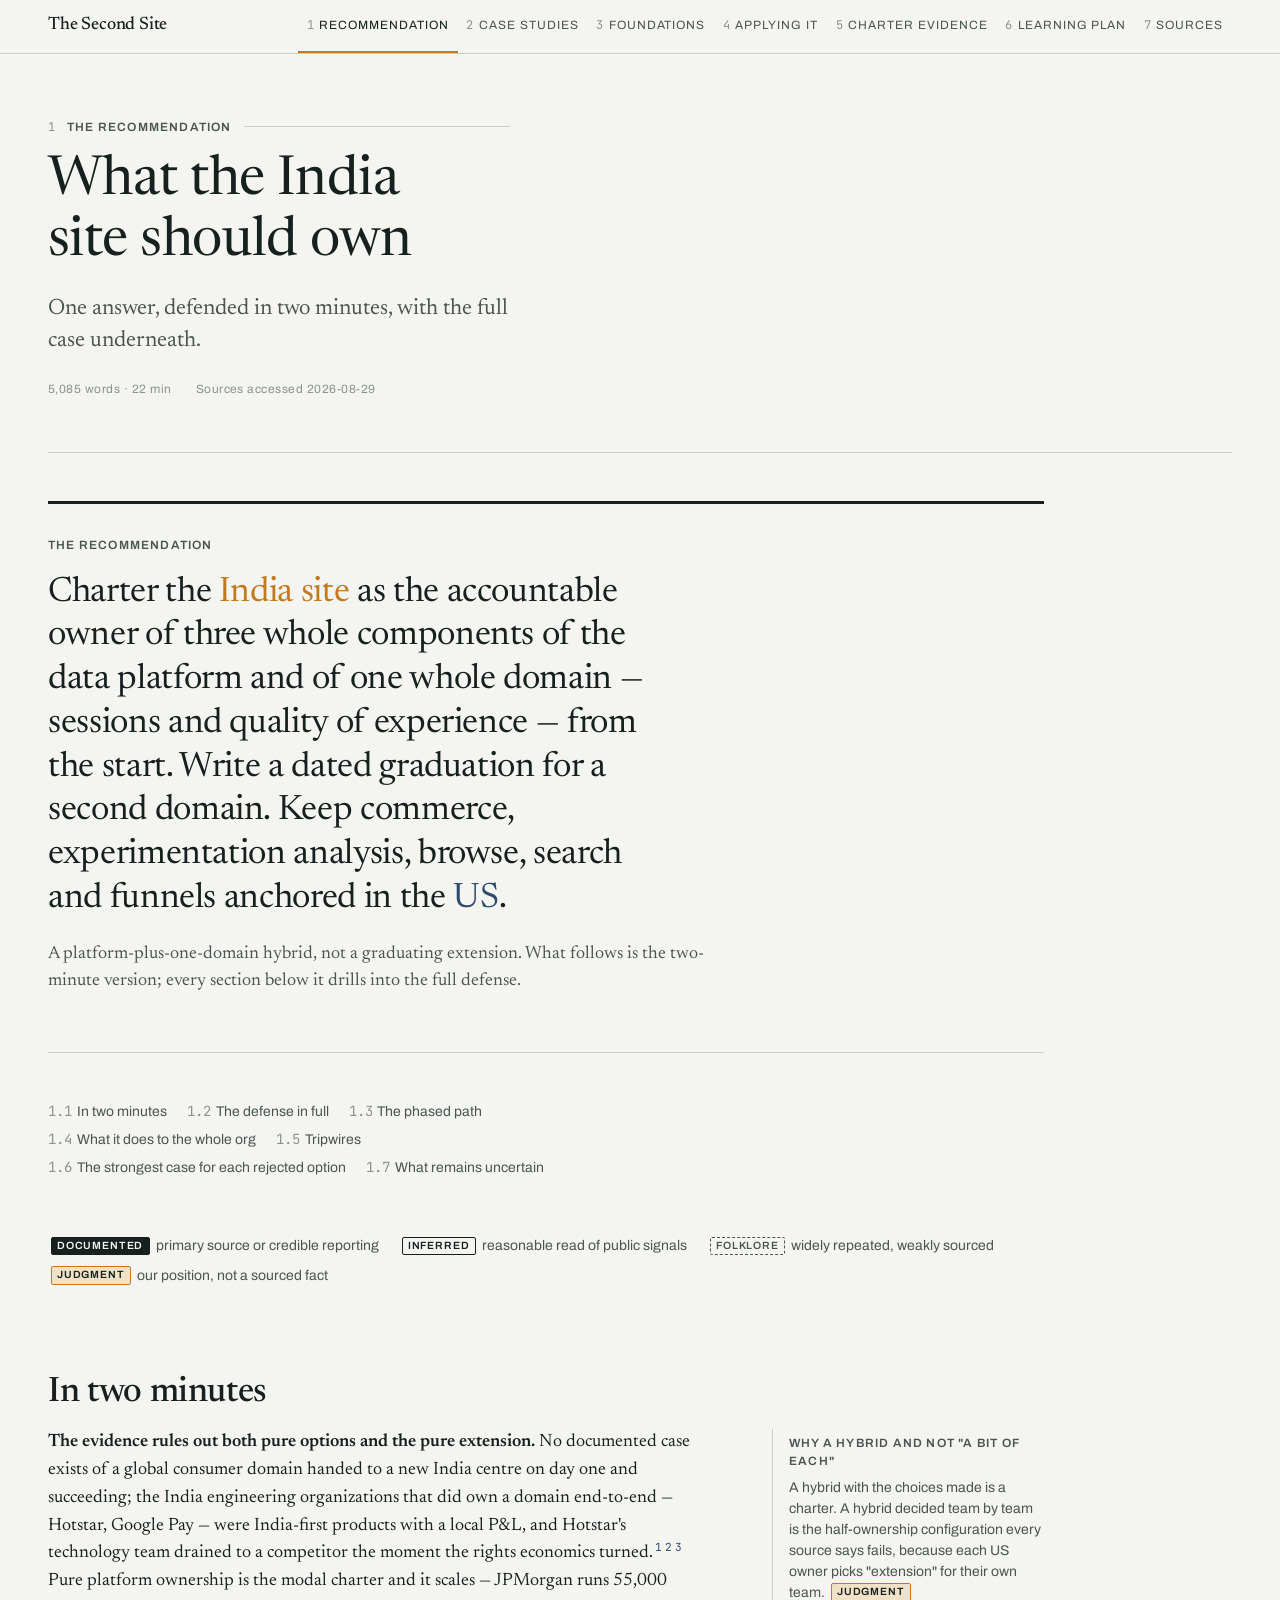
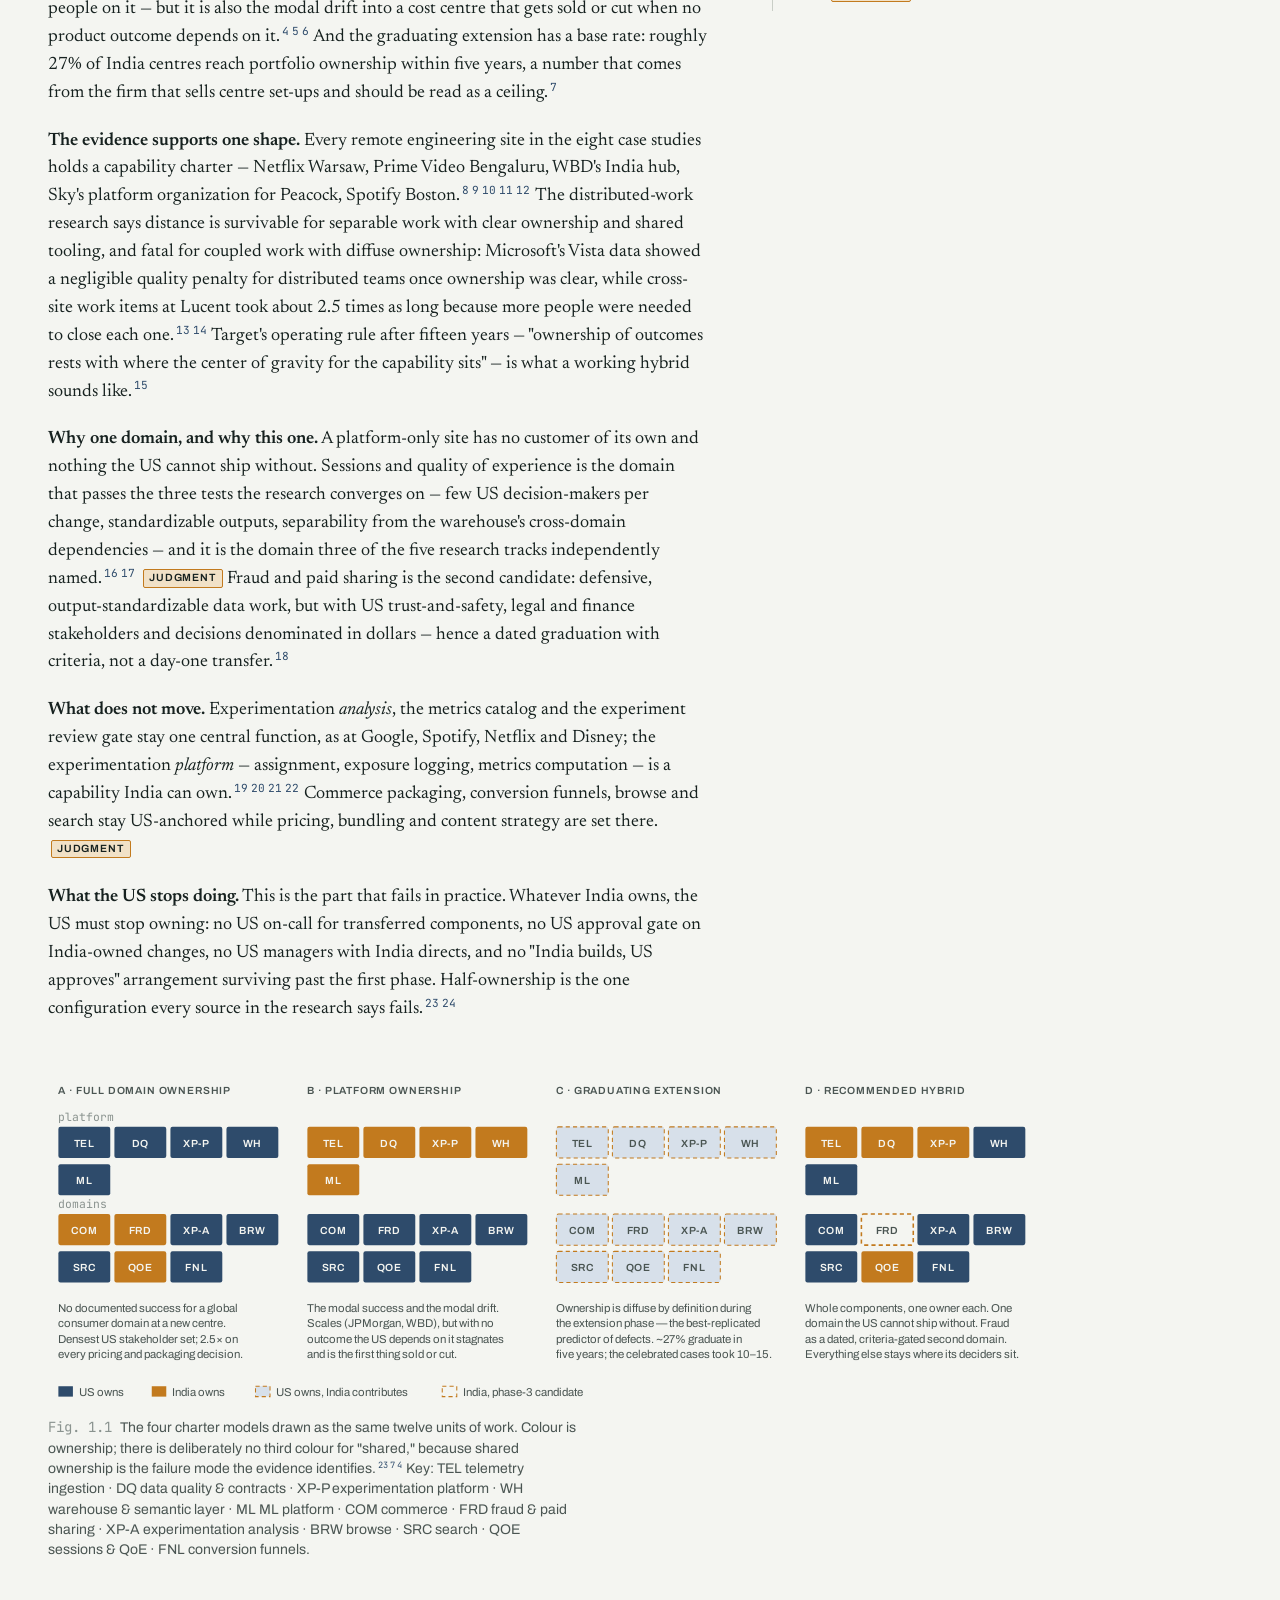
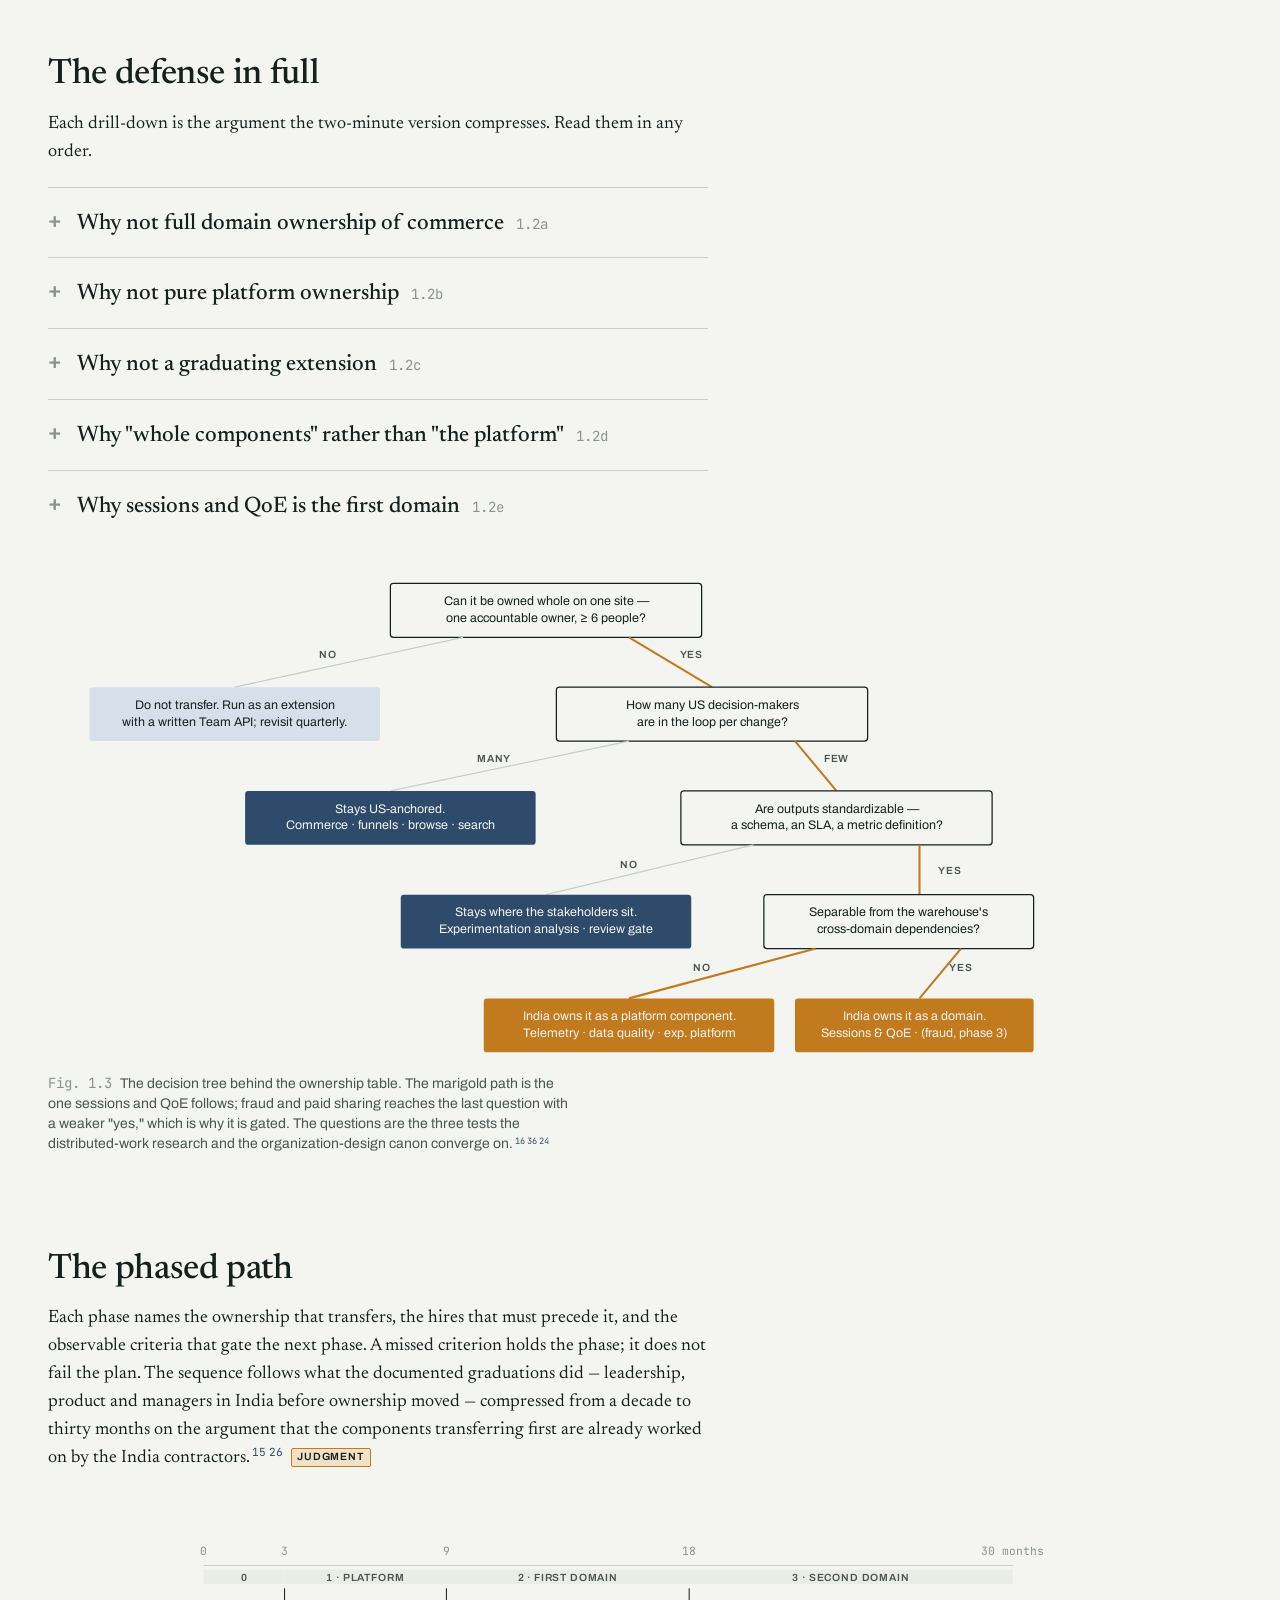
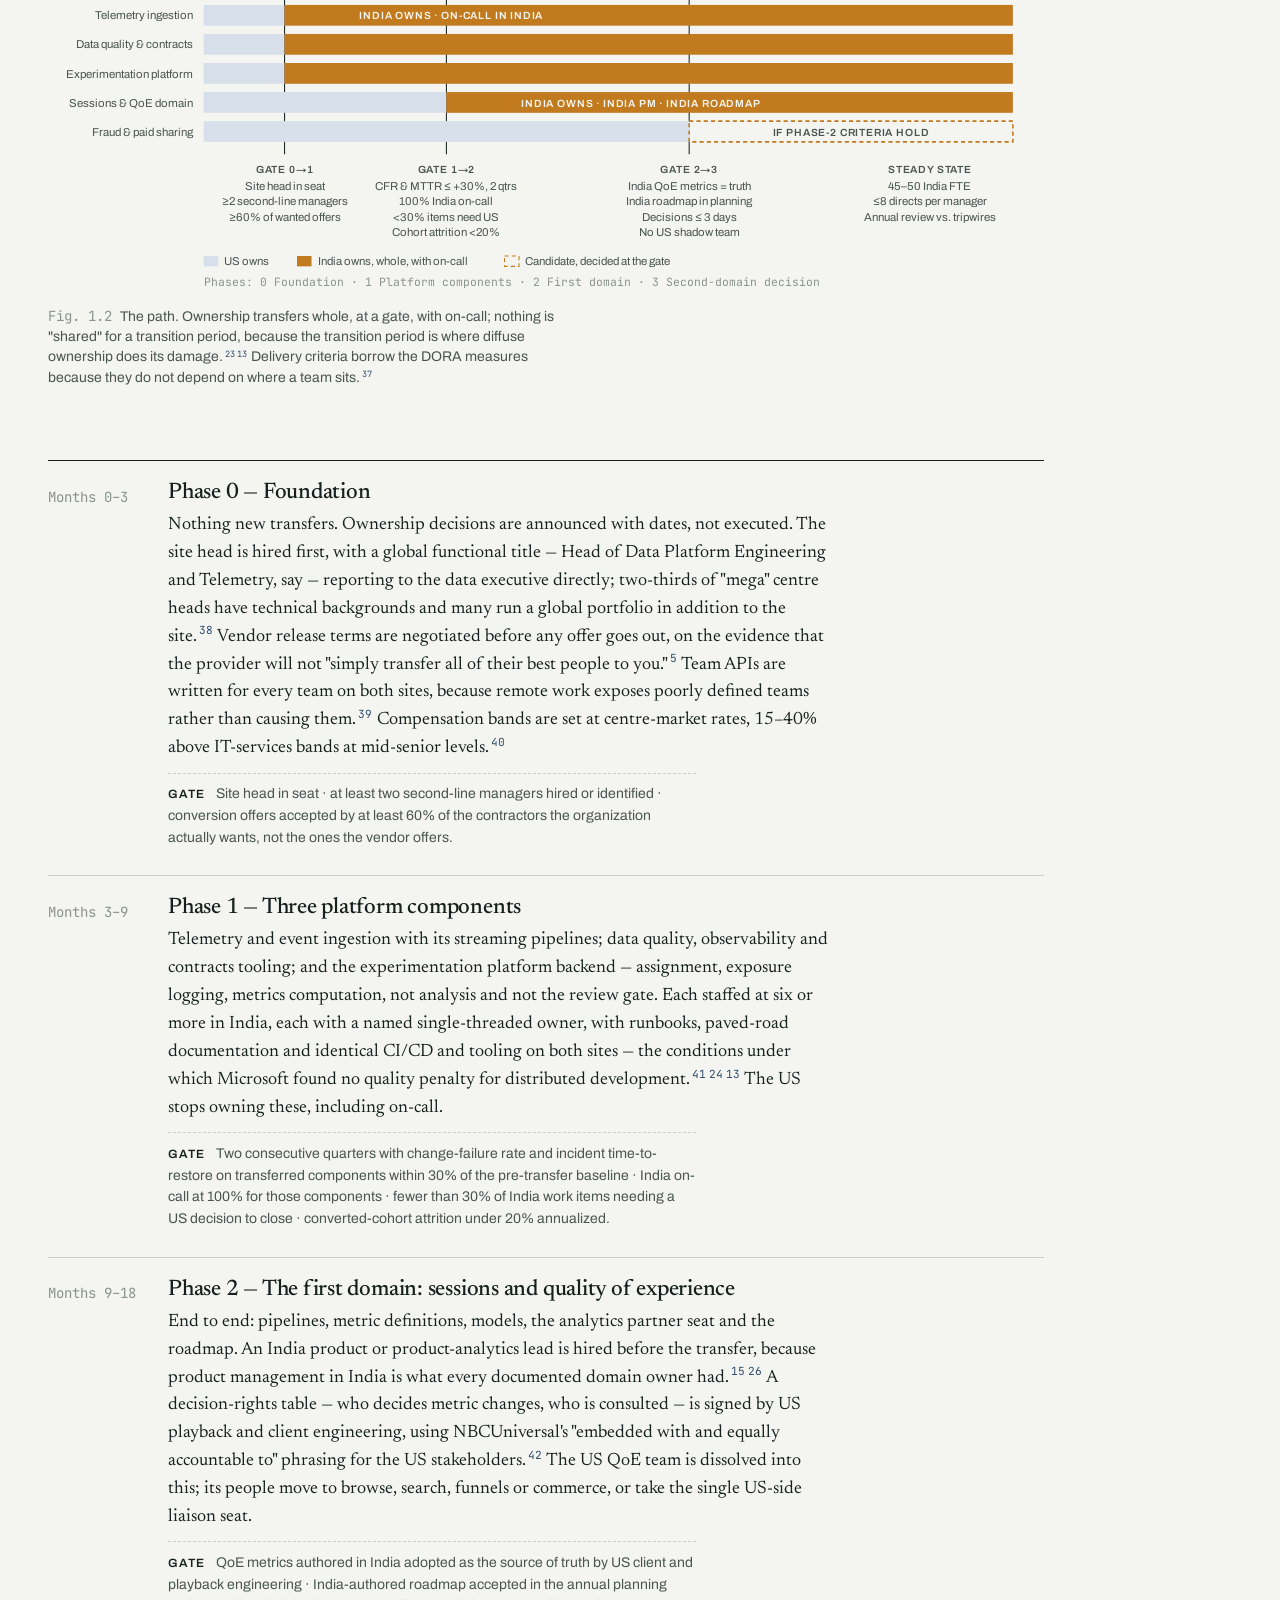
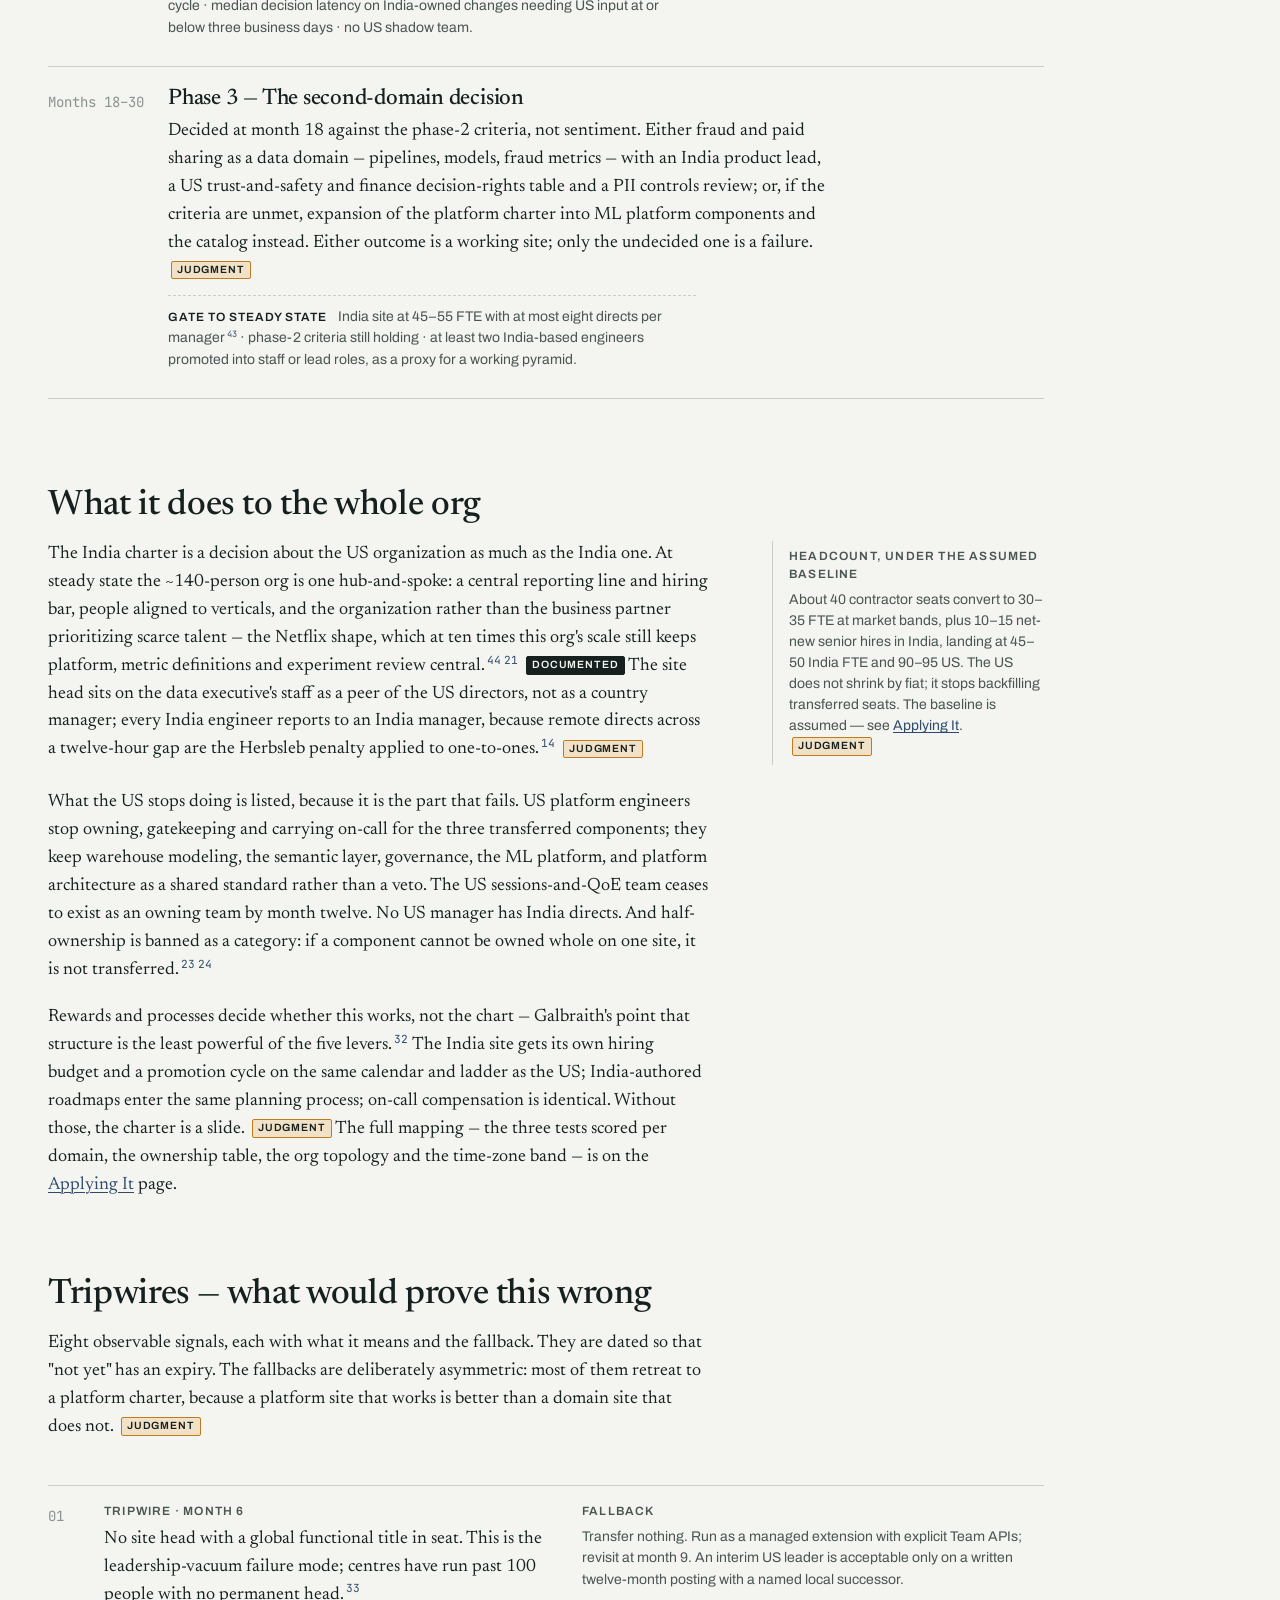
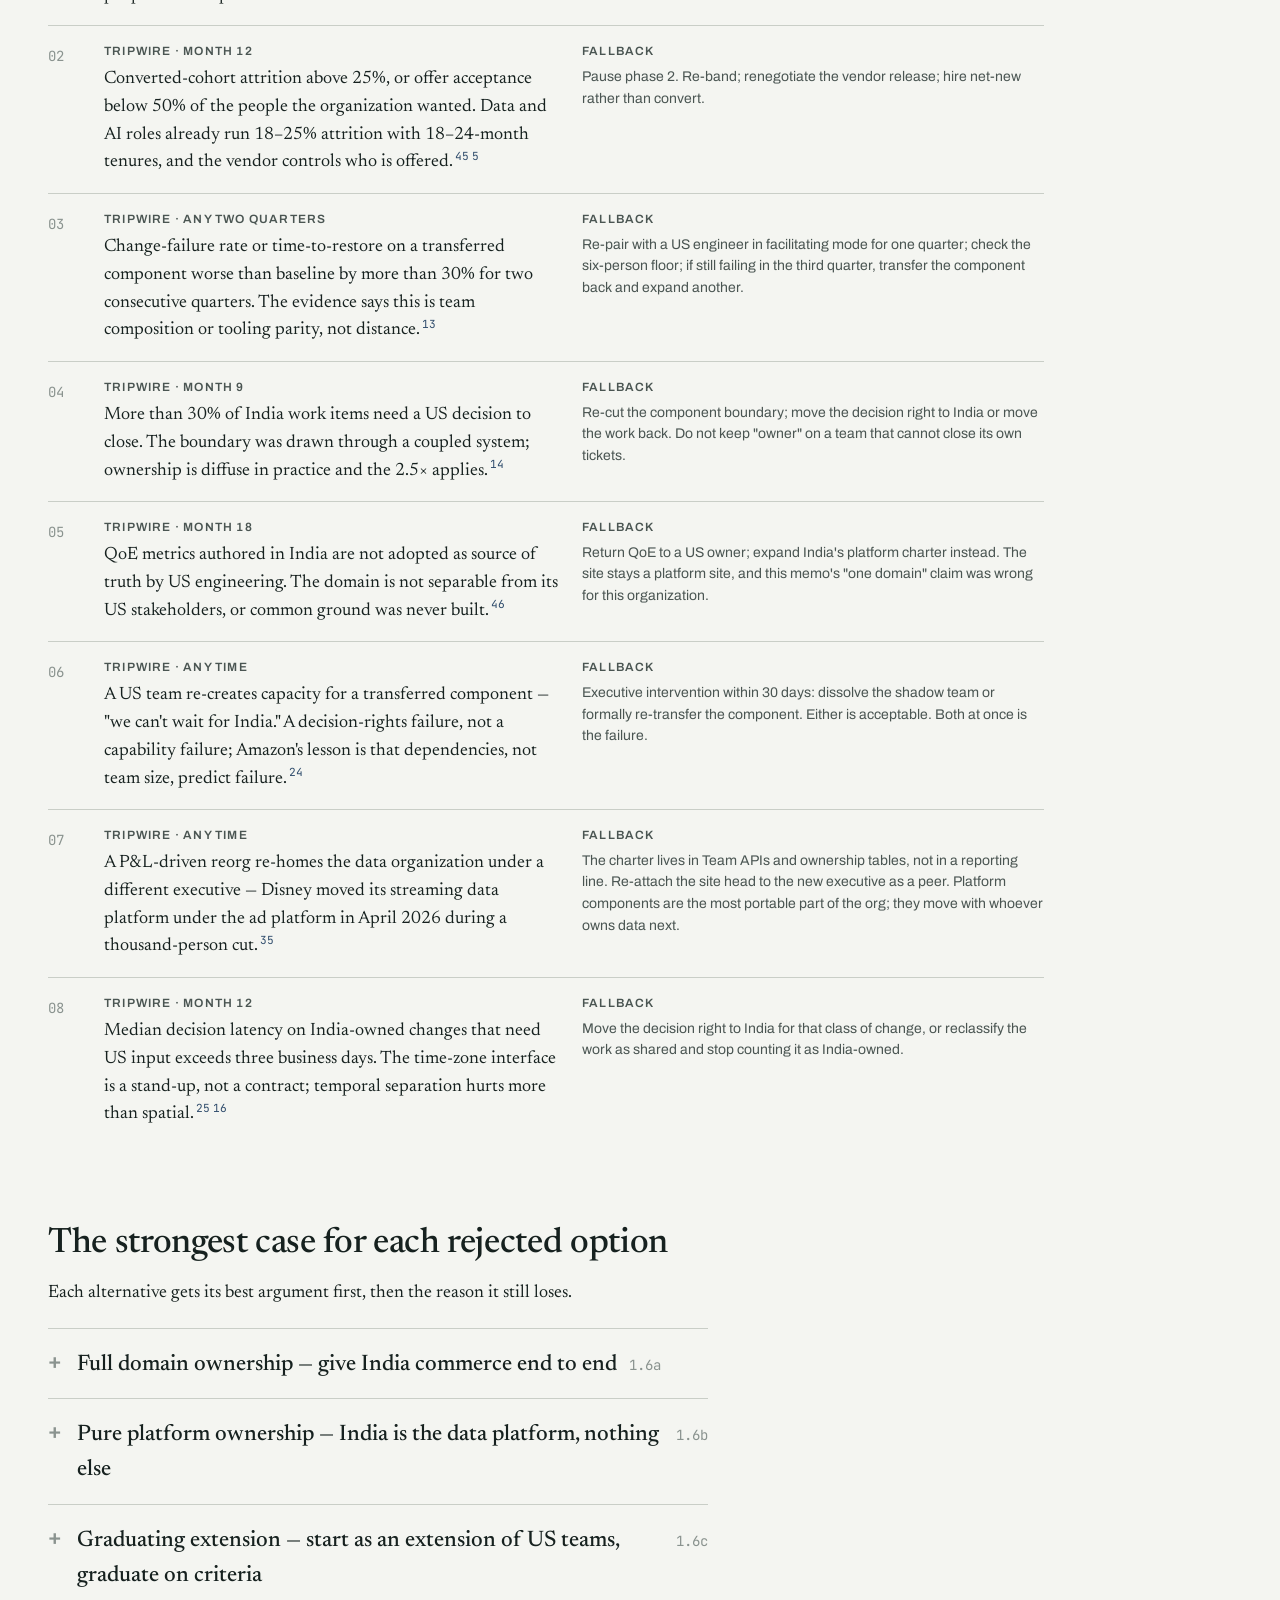
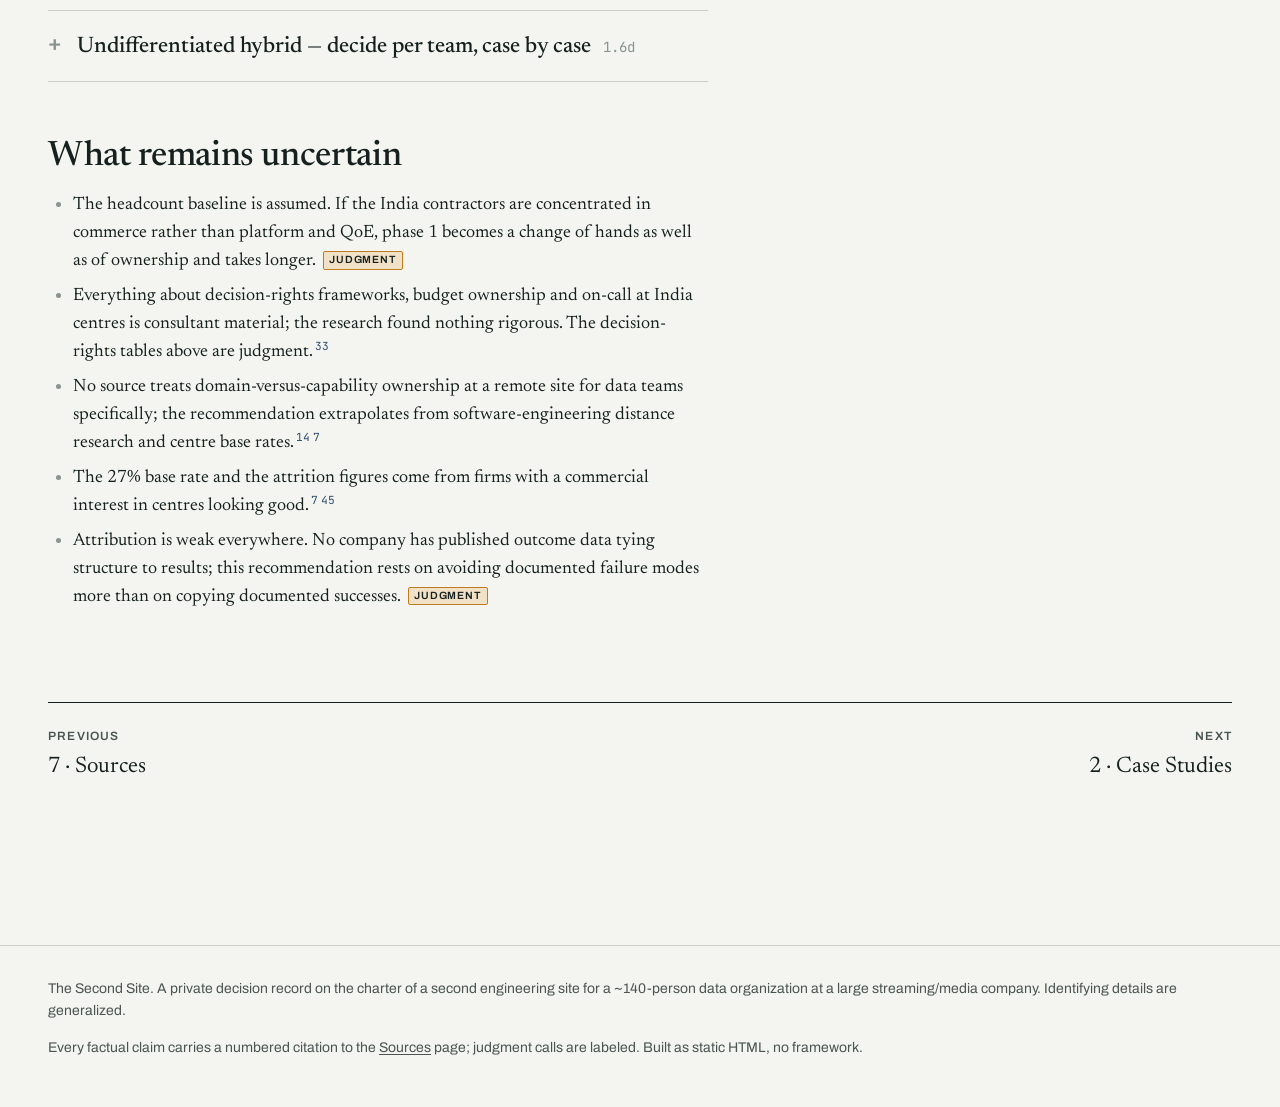
==== docs/index.html @ 0bad2005 "Phase 3: site design and build - Design system: cool-paper ground, two-hue ownership colour (US stee" ====
<!DOCTYPE html>
<html lang="en">
<head>
<meta charset="utf-8">
<meta name="viewport" content="width=device-width, initial-scale=1">
<title>The Recommendation — The Second Site</title>
<meta name="description" content="The recommendation on the India site&#x27;s charter for a ~140-person data organization, with phases, tripwires and steelmanned alternatives.">
<link rel="preconnect" href="https://fonts.googleapis.com">
<link rel="preconnect" href="https://fonts.gstatic.com" crossorigin>
<link rel="stylesheet" href="https://fonts.googleapis.com/css2?family=Newsreader:ital,opsz,wght@0,6..72,400;0,6..72,500;1,6..72,400&family=Archivo:wght@400;600&family=JetBrains+Mono:wght@400&display=swap">
<link rel="stylesheet" href="assets/site.css">
</head>
<body>
<a class="skip" href="#main">Skip to content</a>
<header class="site-header">
  <div class="inner">
    <a class="brand" href="index.html">The Second Site <em>— an org-design decision record</em></a>
    <nav class="site-nav" aria-label="Sections">
      <ol>
        <li><a href="index.html" aria-current="page"><span class="n">1</span>Recommendation</a></li>
        <li><a href="case-studies.html"><span class="n">2</span>Case Studies</a></li>
        <li><a href="foundations.html"><span class="n">3</span>Foundations</a></li>
        <li><a href="applying-it.html"><span class="n">4</span>Applying It</a></li>
        <li><a href="charter-evidence.html"><span class="n">5</span>Charter Evidence</a></li>
        <li><a href="learning-plan.html"><span class="n">6</span>Learning Plan</a></li>
        <li><a href="sources.html"><span class="n">7</span>Sources</a></li>
      </ol>
    </nav>
  </div>
  <div class="progress" aria-hidden="true"></div>
</header>

<main id="main" class="page">
  <div class="page-head">
    <p class="eyebrow"><span class="num">1</span> The Recommendation</p>
    <h1>What the India site should own</h1>
    <p class="dek">One answer, defended in two minutes, with the full case underneath.</p>
    <p class="meta"><span>5,085 words · 22 min</span><span>Sources accessed 2026-08-29</span></p>
  </div>

  <div class="body">
    <div class="answer wide">
  <span class="label">The recommendation</span>
  <p class="thesis">Charter the <span class="in">India site</span> as the accountable owner of three whole components of the data platform and of one whole domain — sessions and quality of experience — from the start. Write a dated graduation for a second domain. Keep commerce, experimentation analysis, browse, search and funnels anchored in the <span class="us">US</span>.</p>
  <p class="muted" data-cite="none">A platform-plus-one-domain hybrid, not a graduating extension. What follows is the two-minute version; every section below it drills into the full defense.</p>
</div>

<ul class="toc">
  <li><a href="#two-minutes"><span class="n">1.1</span>In two minutes</a></li>
  <li><a href="#defense"><span class="n">1.2</span>The defense in full</a></li>
  <li><a href="#phases"><span class="n">1.3</span>The phased path</a></li>
  <li><a href="#org"><span class="n">1.4</span>What it does to the whole org</a></li>
  <li><a href="#tripwires"><span class="n">1.5</span>Tripwires</a></li>
  <li><a href="#steelmen"><span class="n">1.6</span>The strongest case for each rejected option</a></li>
  <li><a href="#uncertain"><span class="n">1.7</span>What remains uncertain</a></li>
</ul>

<div class="tag-key wide"><span><span class="tag tag-doc">documented</span> primary source or credible reporting</span><span><span class="tag tag-inf">inferred</span> reasonable read of public signals</span><span><span class="tag tag-folk">folklore</span> widely repeated, weakly sourced</span><span><span class="tag tag-judg">judgment</span> our position, not a sourced fact</span></div>

<h2 id="two-minutes">In two minutes</h2>

<p><strong>The evidence rules out both pure options and the pure extension.</strong> No documented case exists of a global consumer domain handed to a new India centre on day one and succeeding; the India engineering organizations that did own a domain end-to-end — Hotstar, Google Pay — were India-first products with a local P&amp;L, and Hotstar's technology team drained to a competitor the moment the rights economics turned.<sup class="c"><a href="sources.html#s-1">1</a></sup><sup class="c"><a href="sources.html#s-2">2</a></sup><sup class="c"><a href="sources.html#s-3">3</a></sup> Pure platform ownership is the modal charter and it scales — JPMorgan runs 55,000 people on it — but it is also the modal drift into a cost centre that gets sold or cut when no product outcome depends on it.<sup class="c"><a href="sources.html#s-4">4</a></sup><sup class="c"><a href="sources.html#s-5">5</a></sup><sup class="c"><a href="sources.html#s-6">6</a></sup> And the graduating extension has a base rate: roughly 27% of India centres reach portfolio ownership within five years, a number that comes from the firm that sells centre set-ups and should be read as a ceiling.<sup class="c"><a href="sources.html#s-7">7</a></sup></p>

<aside class="rail"><span class="label">Why a hybrid and not "a bit of each"</span><p>A hybrid with the choices made is a charter. A hybrid decided team by team is the half-ownership configuration every source says fails, because each US owner picks "extension" for their own team. <span class="tag tag-judg">judgment</span></p></aside>

<p><strong>The evidence supports one shape.</strong> Every remote engineering site in the eight case studies holds a capability charter — Netflix Warsaw, Prime Video Bengaluru, WBD's India hub, Sky's platform organization for Peacock, Spotify Boston.<sup class="c"><a href="sources.html#s-8">8</a></sup><sup class="c"><a href="sources.html#s-9">9</a></sup><sup class="c"><a href="sources.html#s-10">10</a></sup><sup class="c"><a href="sources.html#s-11">11</a></sup><sup class="c"><a href="sources.html#s-12">12</a></sup> The distributed-work research says distance is survivable for separable work with clear ownership and shared tooling, and fatal for coupled work with diffuse ownership: Microsoft's Vista data showed a negligible quality penalty for distributed teams once ownership was clear, while cross-site work items at Lucent took about 2.5 times as long because more people were needed to close each one.<sup class="c"><a href="sources.html#s-13">13</a></sup><sup class="c"><a href="sources.html#s-14">14</a></sup> Target's operating rule after fifteen years — "ownership of outcomes rests with where the center of gravity for the capability sits" — is what a working hybrid sounds like.<sup class="c"><a href="sources.html#s-15">15</a></sup></p>

<p><strong>Why one domain, and why this one.</strong> A platform-only site has no customer of its own and nothing the US cannot ship without. Sessions and quality of experience is the domain that passes the three tests the research converges on — few US decision-makers per change, standardizable outputs, separability from the warehouse's cross-domain dependencies — and it is the domain three of the five research tracks independently named.<sup class="c"><a href="sources.html#s-16">16</a></sup><sup class="c"><a href="sources.html#s-17">17</a></sup> <span class="tag tag-judg">judgment</span> Fraud and paid sharing is the second candidate: defensive, output-standardizable data work, but with US trust-and-safety, legal and finance stakeholders and decisions denominated in dollars — hence a dated graduation with criteria, not a day-one transfer.<sup class="c"><a href="sources.html#s-18">18</a></sup></p>

<p><strong>What does not move.</strong> Experimentation <em>analysis</em>, the metrics catalog and the experiment review gate stay one central function, as at Google, Spotify, Netflix and Disney; the experimentation <em>platform</em> — assignment, exposure logging, metrics computation — is a capability India can own.<sup class="c"><a href="sources.html#s-19">19</a></sup><sup class="c"><a href="sources.html#s-20">20</a></sup><sup class="c"><a href="sources.html#s-21">21</a></sup><sup class="c"><a href="sources.html#s-22">22</a></sup> Commerce packaging, conversion funnels, browse and search stay US-anchored while pricing, bundling and content strategy are set there. <span class="tag tag-judg">judgment</span></p>

<p><strong>What the US stops doing.</strong> This is the part that fails in practice. Whatever India owns, the US must stop owning: no US on-call for transferred components, no US approval gate on India-owned changes, no US managers with India directs, and no "India builds, US approves" arrangement surviving past the first phase. Half-ownership is the one configuration every source in the research says fails.<sup class="c"><a href="sources.html#s-23">23</a></sup><sup class="c"><a href="sources.html#s-24">24</a></sup></p>

<figure class="wide">
<svg viewBox="0 0 960 318" role="img" aria-labelledby="f11t f11d">
<title id="f11t">Four charter models drawn as the same twelve units of work, coloured by owning site</title>
<desc id="f11d">Four panels. Full domain ownership colours commerce and QoE marigold for India. Platform ownership colours the five platform components marigold. Graduating extension colours everything US blue with dashed marigold outlines meaning India contributes but does not own. The recommended hybrid colours three platform components and QoE marigold, fraud with a dashed outline as a phase-three candidate, and everything else US blue.</desc>
<!-- panel titles -->
<text x="10" y="18" class="fig-l">A · Full domain ownership</text>
<text x="250" y="18" class="fig-l">B · Platform ownership</text>
<text x="490" y="18" class="fig-l">C · Graduating extension</text>
<text x="730" y="18" class="fig-l fig-in">D · Recommended hybrid</text>
<!-- row labels -->
<text x="10" y="44" class="fig-m">platform</text>
<text x="10" y="128" class="fig-m">domains</text>
<!-- Panel A: x=10 -->
<g>
 <rect x="10" y="50" width="50" height="30" rx="2" class="fig-us"/><text x="35" y="69" text-anchor="middle" class="fig-l fig-on">TEL</text>
 <rect x="64" y="50" width="50" height="30" rx="2" class="fig-us"/><text x="89" y="69" text-anchor="middle" class="fig-l fig-on">DQ</text>
 <rect x="118" y="50" width="50" height="30" rx="2" class="fig-us"/><text x="143" y="69" text-anchor="middle" class="fig-l fig-on">XP-P</text>
 <rect x="172" y="50" width="50" height="30" rx="2" class="fig-us"/><text x="197" y="69" text-anchor="middle" class="fig-l fig-on">WH</text>
 <rect x="10" y="86" width="50" height="30" rx="2" class="fig-us"/><text x="35" y="105" text-anchor="middle" class="fig-l fig-on">ML</text>
 <rect x="10" y="134" width="50" height="30" rx="2" class="fig-in"/><text x="35" y="153" text-anchor="middle" class="fig-l fig-on">COM</text>
 <rect x="64" y="134" width="50" height="30" rx="2" class="fig-in"/><text x="89" y="153" text-anchor="middle" class="fig-l fig-on">FRD</text>
 <rect x="118" y="134" width="50" height="30" rx="2" class="fig-us"/><text x="143" y="153" text-anchor="middle" class="fig-l fig-on">XP-A</text>
 <rect x="172" y="134" width="50" height="30" rx="2" class="fig-us"/><text x="197" y="153" text-anchor="middle" class="fig-l fig-on">BRW</text>
 <rect x="10" y="170" width="50" height="30" rx="2" class="fig-us"/><text x="35" y="189" text-anchor="middle" class="fig-l fig-on">SRC</text>
 <rect x="64" y="170" width="50" height="30" rx="2" class="fig-in"/><text x="89" y="189" text-anchor="middle" class="fig-l fig-on">QOE</text>
 <rect x="118" y="170" width="50" height="30" rx="2" class="fig-us"/><text x="143" y="189" text-anchor="middle" class="fig-l fig-on">FNL</text>
 <text x="10" y="228" class="fig-t2">No documented success for a global</text>
 <text x="10" y="243" class="fig-t2">consumer domain at a new centre.</text>
 <text x="10" y="258" class="fig-t2">Densest US stakeholder set; 2.5× on</text>
 <text x="10" y="273" class="fig-t2">every pricing and packaging decision.</text>
</g>
<!-- Panel B: x=250 -->
<g>
 <rect x="250" y="50" width="50" height="30" rx="2" class="fig-in"/><text x="275" y="69" text-anchor="middle" class="fig-l fig-on">TEL</text>
 <rect x="304" y="50" width="50" height="30" rx="2" class="fig-in"/><text x="329" y="69" text-anchor="middle" class="fig-l fig-on">DQ</text>
 <rect x="358" y="50" width="50" height="30" rx="2" class="fig-in"/><text x="383" y="69" text-anchor="middle" class="fig-l fig-on">XP-P</text>
 <rect x="412" y="50" width="50" height="30" rx="2" class="fig-in"/><text x="437" y="69" text-anchor="middle" class="fig-l fig-on">WH</text>
 <rect x="250" y="86" width="50" height="30" rx="2" class="fig-in"/><text x="275" y="105" text-anchor="middle" class="fig-l fig-on">ML</text>
 <rect x="250" y="134" width="50" height="30" rx="2" class="fig-us"/><text x="275" y="153" text-anchor="middle" class="fig-l fig-on">COM</text>
 <rect x="304" y="134" width="50" height="30" rx="2" class="fig-us"/><text x="329" y="153" text-anchor="middle" class="fig-l fig-on">FRD</text>
 <rect x="358" y="134" width="50" height="30" rx="2" class="fig-us"/><text x="383" y="153" text-anchor="middle" class="fig-l fig-on">XP-A</text>
 <rect x="412" y="134" width="50" height="30" rx="2" class="fig-us"/><text x="437" y="153" text-anchor="middle" class="fig-l fig-on">BRW</text>
 <rect x="250" y="170" width="50" height="30" rx="2" class="fig-us"/><text x="275" y="189" text-anchor="middle" class="fig-l fig-on">SRC</text>
 <rect x="304" y="170" width="50" height="30" rx="2" class="fig-us"/><text x="329" y="189" text-anchor="middle" class="fig-l fig-on">QOE</text>
 <rect x="358" y="170" width="50" height="30" rx="2" class="fig-us"/><text x="383" y="189" text-anchor="middle" class="fig-l fig-on">FNL</text>
 <text x="250" y="228" class="fig-t2">The modal success and the modal drift.</text>
 <text x="250" y="243" class="fig-t2">Scales (JPMorgan, WBD), but with no</text>
 <text x="250" y="258" class="fig-t2">outcome the US depends on it stagnates</text>
 <text x="250" y="273" class="fig-t2">and is the first thing sold or cut.</text>
</g>
<!-- Panel C: x=490 (US-soft with dashed India outline) -->
<g class="fig-dash">
 <rect x="490" y="50" width="50" height="30" rx="2" class="fig-us-soft fig-stroke-in"/><text x="515" y="69" text-anchor="middle" class="fig-l">TEL</text>
 <rect x="544" y="50" width="50" height="30" rx="2" class="fig-us-soft fig-stroke-in"/><text x="569" y="69" text-anchor="middle" class="fig-l">DQ</text>
 <rect x="598" y="50" width="50" height="30" rx="2" class="fig-us-soft fig-stroke-in"/><text x="623" y="69" text-anchor="middle" class="fig-l">XP-P</text>
 <rect x="652" y="50" width="50" height="30" rx="2" class="fig-us-soft fig-stroke-in"/><text x="677" y="69" text-anchor="middle" class="fig-l">WH</text>
 <rect x="490" y="86" width="50" height="30" rx="2" class="fig-us-soft fig-stroke-in"/><text x="515" y="105" text-anchor="middle" class="fig-l">ML</text>
 <rect x="490" y="134" width="50" height="30" rx="2" class="fig-us-soft fig-stroke-in"/><text x="515" y="153" text-anchor="middle" class="fig-l">COM</text>
 <rect x="544" y="134" width="50" height="30" rx="2" class="fig-us-soft fig-stroke-in"/><text x="569" y="153" text-anchor="middle" class="fig-l">FRD</text>
 <rect x="598" y="134" width="50" height="30" rx="2" class="fig-us-soft fig-stroke-in"/><text x="623" y="153" text-anchor="middle" class="fig-l">XP-A</text>
 <rect x="652" y="134" width="50" height="30" rx="2" class="fig-us-soft fig-stroke-in"/><text x="677" y="153" text-anchor="middle" class="fig-l">BRW</text>
 <rect x="490" y="170" width="50" height="30" rx="2" class="fig-us-soft fig-stroke-in"/><text x="515" y="189" text-anchor="middle" class="fig-l">SRC</text>
 <rect x="544" y="170" width="50" height="30" rx="2" class="fig-us-soft fig-stroke-in"/><text x="569" y="189" text-anchor="middle" class="fig-l">QOE</text>
 <rect x="598" y="170" width="50" height="30" rx="2" class="fig-us-soft fig-stroke-in"/><text x="623" y="189" text-anchor="middle" class="fig-l">FNL</text>
</g>
<text x="490" y="228" class="fig-t2">Ownership is diffuse by definition during</text>
<text x="490" y="243" class="fig-t2">the extension phase — the best-replicated</text>
<text x="490" y="258" class="fig-t2">predictor of defects. ~27% graduate in</text>
<text x="490" y="273" class="fig-t2">five years; the celebrated cases took 10–15.</text>
<!-- Panel D: x=730 -->
<g>
 <rect x="730" y="50" width="50" height="30" rx="2" class="fig-in"/><text x="755" y="69" text-anchor="middle" class="fig-l fig-on">TEL</text>
 <rect x="784" y="50" width="50" height="30" rx="2" class="fig-in"/><text x="809" y="69" text-anchor="middle" class="fig-l fig-on">DQ</text>
 <rect x="838" y="50" width="50" height="30" rx="2" class="fig-in"/><text x="863" y="69" text-anchor="middle" class="fig-l fig-on">XP-P</text>
 <rect x="892" y="50" width="50" height="30" rx="2" class="fig-us"/><text x="917" y="69" text-anchor="middle" class="fig-l fig-on">WH</text>
 <rect x="730" y="86" width="50" height="30" rx="2" class="fig-us"/><text x="755" y="105" text-anchor="middle" class="fig-l fig-on">ML</text>
 <rect x="730" y="134" width="50" height="30" rx="2" class="fig-us"/><text x="755" y="153" text-anchor="middle" class="fig-l fig-on">COM</text>
 <rect x="784" y="134" width="50" height="30" rx="2" class="fig-paper fig-stroke-in fig-dash" stroke-width="1.5"/><text x="809" y="153" text-anchor="middle" class="fig-l fig-in">FRD</text>
 <rect x="838" y="134" width="50" height="30" rx="2" class="fig-us"/><text x="863" y="153" text-anchor="middle" class="fig-l fig-on">XP-A</text>
 <rect x="892" y="134" width="50" height="30" rx="2" class="fig-us"/><text x="917" y="153" text-anchor="middle" class="fig-l fig-on">BRW</text>
 <rect x="730" y="170" width="50" height="30" rx="2" class="fig-us"/><text x="755" y="189" text-anchor="middle" class="fig-l fig-on">SRC</text>
 <rect x="784" y="170" width="50" height="30" rx="2" class="fig-in"/><text x="809" y="189" text-anchor="middle" class="fig-l fig-on">QOE</text>
 <rect x="838" y="170" width="50" height="30" rx="2" class="fig-us"/><text x="863" y="189" text-anchor="middle" class="fig-l fig-on">FNL</text>
 <text x="730" y="228" class="fig-t2">Whole components, one owner each. One</text>
 <text x="730" y="243" class="fig-t2">domain the US cannot ship without. Fraud</text>
 <text x="730" y="258" class="fig-t2">as a dated, criteria-gated second domain.</text>
 <text x="730" y="273" class="fig-t2">Everything else stays where its deciders sit.</text>
</g>
<!-- legend -->
<rect x="10" y="300" width="14" height="10" class="fig-us"/><text x="30" y="309" class="fig-t2">US owns</text>
<rect x="100" y="300" width="14" height="10" class="fig-in"/><text x="120" y="309" class="fig-t2">India owns</text>
<rect x="200" y="300" width="14" height="10" class="fig-us-soft fig-stroke-in fig-dash"/><text x="220" y="309" class="fig-t2">US owns, India contributes</text>
<rect x="380" y="300" width="14" height="10" class="fig-paper fig-stroke-in fig-dash"/><text x="400" y="309" class="fig-t2">India, phase-3 candidate</text>
</svg>
<figcaption><span class="fig">Fig. 1.1</span>The four charter models drawn as the same twelve units of work. Colour is ownership; there is deliberately no third colour for "shared," because shared ownership is the failure mode the evidence identifies.<sup class="c"><a href="sources.html#s-23">23</a></sup><sup class="c"><a href="sources.html#s-7">7</a></sup><sup class="c"><a href="sources.html#s-4">4</a></sup> Key: TEL telemetry ingestion · DQ data quality &amp; contracts · XP-P experimentation platform · WH warehouse &amp; semantic layer · ML ML platform · COM commerce · FRD fraud &amp; paid sharing · XP-A experimentation analysis · BRW browse · SRC search · QOE sessions &amp; QoE · FNL conversion funnels.</figcaption>
</figure>

<h2 id="defense">The defense in full</h2>

<p data-cite="none">Each drill-down is the argument the two-minute version compresses. Read them in any order.</p>

<details class="drill" id="why-not-domain">
<summary>Why not full domain ownership of commerce <span class="k">1.2a</span></summary>
<div class="in">
<p>The domain-ownership success stories are real and they are all the wrong kind. Hotstar was built and scaled in India to 25 million and later 59 million concurrent viewers and its platform was reused for Disney+ in Southeast Asia, Israel, South Africa and the Middle East — but it was a home-market product with a local P&amp;L, not a charter handed to a centre.<sup class="c"><a href="sources.html#s-1">1</a></sup> <span class="tag tag-doc">documented</span> Google's Bengaluru campus post says the same thing in its own words: "building from India, for the world," citing Google Pay.<sup class="c"><a href="sources.html#s-2">2</a></sup> <span class="tag tag-doc">documented</span> The pattern is India-first products that later globalized, not global products handed over. <span class="tag tag-inf">inferred</span></p>
<p>Commerce is also the domain with the densest set of US decision-makers per change — pricing, bundling, finance, legal, trust and safety — and the research on cross-site work is specific about what that costs: work items spanning sites took about 2.5 times as long, not because individuals were slower but because more people were needed to resolve each one, and time-zone separation hurt more than distance.<sup class="c"><a href="sources.html#s-14">14</a></sup><sup class="c"><a href="sources.html#s-25">25</a></sup> <span class="tag tag-doc">documented</span> The site also lacks today the three things the documented domain owners hired first: a site head with a global title, product management, and second-line managers.<sup class="c"><a href="sources.html#s-15">15</a></sup><sup class="c"><a href="sources.html#s-26">26</a></sup> <span class="tag tag-doc">documented</span></p>
<p>And the Hotstar coda is the risk, not the reward: after losing the IPL rights in 2022, Hotstar "lost a considerable portion of its technology team" to the competitor, and Disney then folded the whole business into a joint venture it does not control.<sup class="c"><a href="sources.html#s-3">3</a></sup><sup class="c"><a href="sources.html#s-1">1</a></sup> <span class="tag tag-inf">inferred</span> A self-contained India organization is easy to lose whole.</p>
</div>
</details>

<details class="drill" id="why-not-platform">
<summary>Why not pure platform ownership <span class="k">1.2b</span></summary>
<div class="in">
<p>This is the option the recommendation is closest to, and the difference matters in year three rather than year one. Platform charters are the modal successful centre: JPMorgan runs about 55,000 people in India on "technology solutions, business and functional support"; Warner Bros. Discovery describes its India hub as "fundamental to building our global technology platforms"; Lowe's India ended a ten-year graduation with India-based vice presidents owning applied AI and data platforms.<sup class="c"><a href="sources.html#s-4">4</a></sup><sup class="c"><a href="sources.html#s-10">10</a></sup><sup class="c"><a href="sources.html#s-26">26</a></sup> <span class="tag tag-doc">documented</span> Platform work is coordinated by standardization, which is the kind of work distance tolerates.<sup class="c"><a href="sources.html#s-17">17</a></sup><sup class="c"><a href="sources.html#s-13">13</a></sup></p>
<p>But platform-only is also the modal drift. Citi's captive was sold to TCS after a decade as support; a 2024 practitioner survey describes captives that "become stagnant with marginal improvements over time" without external pressure; Sky cut 600 technology roles in 2025 while consolidating its platform operations.<sup class="c"><a href="sources.html#s-27">27</a></sup><sup class="c"><a href="sources.html#s-5">5</a></sup><sup class="c"><a href="sources.html#s-6">6</a></sup> <span class="tag tag-doc">documented</span> Team Topologies' own framing is that a platform is a product with internal customers; a platform team with no customer on its own site loses that feedback loop.<sup class="c"><a href="sources.html#s-28">28</a></sup> A platform-only site also builds the junior-heavy pyramid that never produces the second-line managers the site will need.<sup class="c"><a href="sources.html#s-29">29</a></sup> <span class="tag tag-judg">judgment</span> Adding one whole domain is what gives the site an outcome the US cannot ship without.</p>
</div>
</details>

<details class="drill" id="why-not-extension">
<summary>Why not a graduating extension <span class="k">1.2c</span></summary>
<div class="in">
<p>The extension model is the lowest-risk option on paper and the documented stagnation path in practice. The market-wide picture: 56% of India centres are still execution shops, and about 27% reach "portfolio hub" ownership within five years — a figure from Zinnov, which sells centre set-ups, so treat it as an upper bound.<sup class="c"><a href="sources.html#s-7">7</a></sup> <span class="tag tag-doc">documented</span> Forrester found in 2007 that more than 60% of India captives were "struggling," and the 2008–09 divestiture wave was made of support charters that never got anything to own.<sup class="c"><a href="sources.html#s-30">30</a></sup><sup class="c"><a href="sources.html#s-27">27</a></sup> <span class="tag tag-doc">documented</span></p>
<p>The two celebrated graduations are slow and front-loaded: Target went from IT support in 2005 to an "integrated global headquarters" over about fifteen years; Lowe's from "one team, multiple locations" in 2015 to India-based platform VPs in ten — and both hired product, data science and managers in India before ownership moved.<sup class="c"><a href="sources.html#s-15">15</a></sup><sup class="c"><a href="sources.html#s-31">31</a></sup><sup class="c"><a href="sources.html#s-26">26</a></sup> <span class="tag tag-doc">documented</span></p>
<p>The structural problem is that during the extension phase ownership is diffuse by definition, and diffuse ownership is the best-replicated predictor of defects in the software-engineering literature — Microsoft's organizational metrics predicted failure-prone binaries at around 86% precision, beating code churn and complexity.<sup class="c"><a href="sources.html#s-23">23</a></sup> <span class="tag tag-doc">documented</span> Galbraith's point that rewards and processes decide whether a structure works cuts the same way: nothing in a US owner's incentives pushes a hand-off later.<sup class="c"><a href="sources.html#s-32">32</a></sup> <span class="tag tag-judg">judgment</span> The recommendation keeps the mechanism — dated gates, written criteria — and drops the starting state.</p>
</div>
</details>

<details class="drill" id="why-whole-components">
<summary>Why "whole components" rather than "the platform" <span class="k">1.2d</span></summary>
<div class="in">
<p>Moving the entire platform on day one would strip the US of platform architecture while the site has no senior leadership — the vacuum Zinnov describes when "the first three hiring decisions shape the center more than the next ninety-seven combined" and centres run past 100 people with no permanent head.<sup class="c"><a href="sources.html#s-33">33</a></sup> <span class="tag tag-doc">documented</span> Team Topologies allows a platform to be several teams with clean interfaces, each a product for the stream-aligned teams it serves.<sup class="c"><a href="sources.html#s-34">34</a></sup> Amazon's correction to the two-pizza rule was that team size was not the variable — dependencies were — and that every separable unit needs one accountable owner.<sup class="c"><a href="sources.html#s-24">24</a></sup> <span class="tag tag-doc">documented</span> So: three components with the cleanest interfaces (a schema, an SLA, an API) move first, each with one owner on one site; warehouse modeling, the semantic layer, governance and the ML platform stay in the US until a later, criteria-gated decision. <span class="tag tag-judg">judgment</span></p>
</div>
</details>

<details class="drill" id="why-qoe">
<summary>Why sessions and QoE is the first domain <span class="k">1.2e</span></summary>
<div class="in">
<p>The research tracks disagreed on this and the disagreement is instructive. The organization-design canon favours defence-heavy work — fraud, commerce data quality — because it is coordinated by standardized outputs.<sup class="c"><a href="sources.html#s-18">18</a></sup> The India evidence favours telemetry-shaped domains — experimentation platform, QoE, sessions — because they have the fewest US business stakeholders.<sup class="c"><a href="sources.html#s-16">16</a></sup> The case studies name QoE or sessions as the best-instrumented and least politically contested candidates, and name commerce packaging and funnels as the domains most exposed to strategy swings.<sup class="c"><a href="sources.html#s-22">22</a></sup><sup class="c"><a href="sources.html#s-35">35</a></sup> <span class="tag tag-doc">documented</span></p>
<p>The criterion all three actually share is: few US decision-makers per change, standardizable outputs, and separability from the warehouse's reciprocal dependencies. Sessions and QoE passes all three — telemetry in, metrics out, and its consumers are engineers and one analytics group, not the pricing committee. Fraud passes the first two but not cleanly the third. Commerce, funnels, browse and search fail the first while pricing and content strategy are set in the US. Experimentation splits: the platform is a capability, the analysis and review gate are not. <span class="tag tag-judg">judgment</span> The worked scoring is on the <a href="applying-it.html#tests">Applying It</a> page.</p>
</div>
</details>

<figure class="wide">
<svg viewBox="0 0 960 470" role="img" aria-labelledby="f13t f13d">
<title id="f13t">Decision tree for whether a unit of work moves to the India site, with the sessions-and-QoE path highlighted</title>
<desc id="f13d">Root question: can the unit be owned whole on one site by a single accountable owner with at least six people? If no, keep it as an extension with a written Team API. If yes: are there many US decision-makers per change? If many, it stays in the US. If few: are outputs standardizable as a schema, SLA or metric? If no, it stays in the US as adhocratic work. If yes: is it separable from the warehouse's cross-domain dependencies? If no, it moves as a platform component, not a domain. If yes, India owns it as a domain. The sessions-and-QoE path follows every yes branch.</desc>
<!-- root -->
<rect x="330" y="10" width="300" height="52" rx="3" class="fig-paper fig-stroke-ink" stroke-width="1.2"/>
<text x="480" y="31" text-anchor="middle" class="fig-t">Can it be owned whole on one site —</text>
<text x="480" y="47" text-anchor="middle" class="fig-t">one accountable owner, ≥ 6 people?</text>
<!-- root branches -->
<line x1="400" y1="62" x2="180" y2="110" class="fig-rule" stroke-width="1.2"/>
<line x1="560" y1="62" x2="640" y2="110" class="fig-stroke-in" stroke-width="2"/>
<text x="270" y="82" text-anchor="middle" class="fig-l">no</text>
<text x="620" y="82" text-anchor="middle" class="fig-l fig-in">yes</text>
<!-- leaf: extension -->
<rect x="40" y="110" width="280" height="52" rx="3" class="fig-us-soft"/>
<text x="180" y="131" text-anchor="middle" class="fig-t">Do not transfer. Run as an extension</text>
<text x="180" y="147" text-anchor="middle" class="fig-t">with a written Team API; revisit quarterly.</text>
<!-- q2 -->
<rect x="490" y="110" width="300" height="52" rx="3" class="fig-paper fig-stroke-ink" stroke-width="1.2"/>
<text x="640" y="131" text-anchor="middle" class="fig-t">How many US decision-makers</text>
<text x="640" y="147" text-anchor="middle" class="fig-t">are in the loop per change?</text>
<line x1="560" y1="162" x2="330" y2="210" class="fig-rule" stroke-width="1.2"/>
<line x1="720" y1="162" x2="760" y2="210" class="fig-stroke-in" stroke-width="2"/>
<text x="430" y="182" text-anchor="middle" class="fig-l">many</text>
<text x="760" y="182" text-anchor="middle" class="fig-l fig-in">few</text>
<!-- leaf: stays US (stakeholders) -->
<rect x="190" y="210" width="280" height="52" rx="3" class="fig-us"/>
<text x="330" y="231" text-anchor="middle" class="fig-t fig-on">Stays US-anchored.</text>
<text x="330" y="247" text-anchor="middle" class="fig-t fig-on">Commerce · funnels · browse · search</text>
<!-- q3 -->
<rect x="610" y="210" width="300" height="52" rx="3" class="fig-paper fig-stroke-ink" stroke-width="1.2"/>
<text x="760" y="231" text-anchor="middle" class="fig-t">Are outputs standardizable —</text>
<text x="760" y="247" text-anchor="middle" class="fig-t">a schema, an SLA, a metric definition?</text>
<line x1="680" y1="262" x2="480" y2="310" class="fig-rule" stroke-width="1.2"/>
<line x1="840" y1="262" x2="840" y2="310" class="fig-stroke-in" stroke-width="2"/>
<text x="560" y="284" text-anchor="middle" class="fig-l">no</text>
<text x="858" y="290" class="fig-l fig-in">yes</text>
<!-- leaf: stays US (adhocratic) -->
<rect x="340" y="310" width="280" height="52" rx="3" class="fig-us"/>
<text x="480" y="331" text-anchor="middle" class="fig-t fig-on">Stays where the stakeholders sit.</text>
<text x="480" y="347" text-anchor="middle" class="fig-t fig-on">Experimentation analysis · review gate</text>
<!-- q4 -->
<rect x="690" y="310" width="260" height="52" rx="3" class="fig-paper fig-stroke-ink" stroke-width="1.2"/>
<text x="820" y="331" text-anchor="middle" class="fig-t">Separable from the warehouse's</text>
<text x="820" y="347" text-anchor="middle" class="fig-t">cross-domain dependencies?</text>
<line x1="740" y1="362" x2="560" y2="410" class="fig-stroke-in" stroke-width="2"/>
<line x1="880" y1="362" x2="840" y2="410" class="fig-stroke-in" stroke-width="2"/>
<text x="630" y="384" text-anchor="middle" class="fig-l fig-in">no</text>
<text x="880" y="384" text-anchor="middle" class="fig-l fig-in">yes</text>
<!-- leaf: platform component -->
<rect x="420" y="410" width="280" height="52" rx="3" class="fig-in"/>
<text x="560" y="431" text-anchor="middle" class="fig-t fig-on">India owns it as a platform component.</text>
<text x="560" y="447" text-anchor="middle" class="fig-t fig-on">Telemetry · data quality · exp. platform</text>
<!-- leaf: domain -->
<rect x="720" y="410" width="230" height="52" rx="3" class="fig-in"/>
<text x="835" y="431" text-anchor="middle" class="fig-t fig-on">India owns it as a domain.</text>
<text x="835" y="447" text-anchor="middle" class="fig-t fig-on">Sessions &amp; QoE · (fraud, phase 3)</text>
</svg>
<figcaption><span class="fig">Fig. 1.3</span>The decision tree behind the ownership table. The marigold path is the one sessions and QoE follows; fraud and paid sharing reaches the last question with a weaker "yes," which is why it is gated. The questions are the three tests the distributed-work research and the organization-design canon converge on.<sup class="c"><a href="sources.html#s-16">16</a></sup><sup class="c"><a href="sources.html#s-36">36</a></sup><sup class="c"><a href="sources.html#s-24">24</a></sup></figcaption>
</figure>

<h2 id="phases">The phased path</h2>

<p>Each phase names the ownership that transfers, the hires that must precede it, and the observable criteria that gate the next phase. A missed criterion holds the phase; it does not fail the plan. The sequence follows what the documented graduations did — leadership, product and managers in India before ownership moved — compressed from a decade to thirty months on the argument that the components transferring first are already worked on by the India contractors.<sup class="c"><a href="sources.html#s-15">15</a></sup><sup class="c"><a href="sources.html#s-26">26</a></sup> <span class="tag tag-judg">judgment</span></p>

<figure class="wide">
<svg viewBox="0 0 960 356" role="img" aria-labelledby="f12t f12d">
<title id="f12t">The phased charter path over thirty months: what India owns, when, and the gate criteria between phases</title>
<desc id="f12d">A month axis from 0 to 30. Four phase bands: foundation months 0 to 3, platform components months 3 to 9, first domain months 9 to 18, second-domain decision months 18 to 30. Five swimlanes show units of work turning marigold when India takes ownership: telemetry ingestion, data quality and contracts, and experimentation platform at month 3; sessions and QoE at month 9; fraud and paid sharing dashed from month 18 as a candidate. Gate markers at months 3, 9 and 18 carry their criteria.</desc>
<!-- axis: month m -> x = 150 + m*26 -->
<line x1="150" y1="40" x2="930" y2="40" class="fig-rule"/>
<g class="fig-m">
<text x="150" y="30" text-anchor="middle">0</text><text x="228" y="30" text-anchor="middle">3</text><text x="384" y="30" text-anchor="middle">9</text><text x="618" y="30" text-anchor="middle">18</text><text x="930" y="30" text-anchor="middle">30 months</text>
</g>
<!-- phase bands -->
<rect x="150" y="44" width="78" height="14" class="fig-paper2"/><text x="189" y="55" text-anchor="middle" class="fig-l">0</text>
<rect x="228" y="44" width="156" height="14" class="fig-paper2"/><text x="306" y="55" text-anchor="middle" class="fig-l">1 · Platform</text>
<rect x="384" y="44" width="234" height="14" class="fig-paper2"/><text x="501" y="55" text-anchor="middle" class="fig-l">2 · First domain</text>
<rect x="618" y="44" width="312" height="14" class="fig-paper2"/><text x="774" y="55" text-anchor="middle" class="fig-l">3 · Second domain</text>
<!-- gate lines -->
<line x1="228" y1="62" x2="228" y2="222" class="fig-stroke-ink" stroke-width="1"/>
<line x1="384" y1="62" x2="384" y2="222" class="fig-stroke-ink" stroke-width="1"/>
<line x1="618" y1="62" x2="618" y2="222" class="fig-stroke-ink" stroke-width="1"/>
<!-- swimlanes: y rows 78, 106, 134, 162, 190 ; height 20 -->
<g class="fig-t2">
<text x="140" y="92" text-anchor="end">Telemetry ingestion</text>
<text x="140" y="120" text-anchor="end">Data quality &amp; contracts</text>
<text x="140" y="148" text-anchor="end">Experimentation platform</text>
<text x="140" y="176" text-anchor="end">Sessions &amp; QoE domain</text>
<text x="140" y="204" text-anchor="end">Fraud &amp; paid sharing</text>
</g>
<!-- US-owned segments (soft) before transfer -->
<rect x="150" y="78" width="78" height="20" class="fig-us-soft"/>
<rect x="150" y="106" width="78" height="20" class="fig-us-soft"/>
<rect x="150" y="134" width="78" height="20" class="fig-us-soft"/>
<rect x="150" y="162" width="234" height="20" class="fig-us-soft"/>
<rect x="150" y="190" width="468" height="20" class="fig-us-soft"/>
<!-- India-owned -->
<rect x="228" y="78" width="702" height="20" class="fig-in"/>
<rect x="228" y="106" width="702" height="20" class="fig-in"/>
<rect x="228" y="134" width="702" height="20" class="fig-in"/>
<rect x="384" y="162" width="546" height="20" class="fig-in"/>
<rect x="618" y="190" width="312" height="20" class="fig-paper fig-stroke-in fig-dash" stroke-width="1.5"/>
<text x="774" y="204" text-anchor="middle" class="fig-l fig-in">if phase-2 criteria hold</text>
<text x="300" y="92" class="fig-l fig-on">India owns · on-call in India</text>
<text x="456" y="176" class="fig-l fig-on">India owns · India PM · India roadmap</text>
<!-- gate criteria -->
<g class="fig-t2">
<text x="228" y="240" text-anchor="middle" class="fig-l">Gate 0→1</text>
<text x="228" y="256" text-anchor="middle">Site head in seat</text>
<text x="228" y="271" text-anchor="middle">≥2 second-line managers</text>
<text x="228" y="286" text-anchor="middle">≥60% of wanted offers</text>
<text x="384" y="240" text-anchor="middle" class="fig-l">Gate 1→2</text>
<text x="384" y="256" text-anchor="middle">CFR &amp; MTTR ≤ +30%, 2 qtrs</text>
<text x="384" y="271" text-anchor="middle">100% India on-call</text>
<text x="384" y="286" text-anchor="middle">&lt;30% items need US</text>
<text x="384" y="301" text-anchor="middle">Cohort attrition &lt;20%</text>
<text x="618" y="240" text-anchor="middle" class="fig-l">Gate 2→3</text>
<text x="618" y="256" text-anchor="middle">India QoE metrics = truth</text>
<text x="618" y="271" text-anchor="middle">India roadmap in planning</text>
<text x="618" y="286" text-anchor="middle">Decisions ≤ 3 days</text>
<text x="618" y="301" text-anchor="middle">No US shadow team</text>
<text x="850" y="240" text-anchor="middle" class="fig-l">Steady state</text>
<text x="850" y="256" text-anchor="middle">45–50 India FTE</text>
<text x="850" y="271" text-anchor="middle">≤8 directs per manager</text>
<text x="850" y="286" text-anchor="middle">Annual review vs. tripwires</text>
</g>
<rect x="150" y="320" width="14" height="10" class="fig-us-soft"/><text x="170" y="329" class="fig-t2">US owns</text>
<rect x="240" y="320" width="14" height="10" class="fig-in"/><text x="260" y="329" class="fig-t2">India owns, whole, with on-call</text>
<rect x="440" y="320" width="14" height="10" class="fig-paper fig-stroke-in fig-dash"/><text x="460" y="329" class="fig-t2">Candidate, decided at the gate</text>
<text x="150" y="349" class="fig-m">Phases: 0 Foundation · 1 Platform components · 2 First domain · 3 Second-domain decision</text>
</svg>
<figcaption><span class="fig">Fig. 1.2</span>The path. Ownership transfers whole, at a gate, with on-call; nothing is "shared" for a transition period, because the transition period is where diffuse ownership does its damage.<sup class="c"><a href="sources.html#s-23">23</a></sup><sup class="c"><a href="sources.html#s-13">13</a></sup> Delivery criteria borrow the DORA measures because they do not depend on where a team sits.<sup class="c"><a href="sources.html#s-37">37</a></sup></figcaption>
</figure>

<ol class="phases wide">
<li><div class="ph">Months 0–3</div><div>
<h3>Phase 0 — Foundation</h3>
<p>Nothing new transfers. Ownership decisions are announced with dates, not executed. The site head is hired first, with a global functional title — Head of Data Platform Engineering and Telemetry, say — reporting to the data executive directly; two-thirds of "mega" centre heads have technical backgrounds and many run a global portfolio in addition to the site.<sup class="c"><a href="sources.html#s-38">38</a></sup> Vendor release terms are negotiated before any offer goes out, on the evidence that the provider will not "simply transfer all of their best people to you."<sup class="c"><a href="sources.html#s-5">5</a></sup> Team APIs are written for every team on both sites, because remote work exposes poorly defined teams rather than causing them.<sup class="c"><a href="sources.html#s-39">39</a></sup> Compensation bands are set at centre-market rates, 15–40% above IT-services bands at mid-senior levels.<sup class="c"><a href="sources.html#s-40">40</a></sup></p>
<p class="gate"><strong>Gate</strong> Site head in seat · at least two second-line managers hired or identified · conversion offers accepted by at least 60% of the contractors the organization actually wants, not the ones the vendor offers.</p>
</div></li>
<li><div class="ph">Months 3–9</div><div>
<h3>Phase 1 — Three platform components</h3>
<p>Telemetry and event ingestion with its streaming pipelines; data quality, observability and contracts tooling; and the experimentation platform backend — assignment, exposure logging, metrics computation, not analysis and not the review gate. Each staffed at six or more in India, each with a named single-threaded owner, with runbooks, paved-road documentation and identical CI/CD and tooling on both sites — the conditions under which Microsoft found no quality penalty for distributed development.<sup class="c"><a href="sources.html#s-41">41</a></sup><sup class="c"><a href="sources.html#s-24">24</a></sup><sup class="c"><a href="sources.html#s-13">13</a></sup> The US stops owning these, including on-call.</p>
<p class="gate"><strong>Gate</strong> Two consecutive quarters with change-failure rate and incident time-to-restore on transferred components within 30% of the pre-transfer baseline · India on-call at 100% for those components · fewer than 30% of India work items needing a US decision to close · converted-cohort attrition under 20% annualized.</p>
</div></li>
<li><div class="ph">Months 9–18</div><div>
<h3>Phase 2 — The first domain: sessions and quality of experience</h3>
<p>End to end: pipelines, metric definitions, models, the analytics partner seat and the roadmap. An India product or product-analytics lead is hired before the transfer, because product management in India is what every documented domain owner had.<sup class="c"><a href="sources.html#s-15">15</a></sup><sup class="c"><a href="sources.html#s-26">26</a></sup> A decision-rights table — who decides metric changes, who is consulted — is signed by US playback and client engineering, using NBCUniversal's "embedded with and equally accountable to" phrasing for the US stakeholders.<sup class="c"><a href="sources.html#s-42">42</a></sup> The US QoE team is dissolved into this; its people move to browse, search, funnels or commerce, or take the single US-side liaison seat.</p>
<p class="gate"><strong>Gate</strong> QoE metrics authored in India adopted as the source of truth by US client and playback engineering · India-authored roadmap accepted in the annual planning cycle · median decision latency on India-owned changes needing US input at or below three business days · no US shadow team.</p>
</div></li>
<li><div class="ph">Months 18–30</div><div>
<h3>Phase 3 — The second-domain decision</h3>
<p>Decided at month 18 against the phase-2 criteria, not sentiment. Either fraud and paid sharing as a data domain — pipelines, models, fraud metrics — with an India product lead, a US trust-and-safety and finance decision-rights table and a PII controls review; or, if the criteria are unmet, expansion of the platform charter into ML platform components and the catalog instead. Either outcome is a working site; only the undecided one is a failure. <span class="tag tag-judg">judgment</span></p>
<p class="gate"><strong>Gate to steady state</strong> India site at 45–55 FTE with at most eight directs per manager<sup class="c"><a href="sources.html#s-43">43</a></sup> · phase-2 criteria still holding · at least two India-based engineers promoted into staff or lead roles, as a proxy for a working pyramid.</p>
</div></li>
</ol>

<h2 id="org">What it does to the whole org</h2>

<p>The India charter is a decision about the US organization as much as the India one. At steady state the ~140-person org is one hub-and-spoke: a central reporting line and hiring bar, people aligned to verticals, and the organization rather than the business partner prioritizing scarce talent — the Netflix shape, which at ten times this org's scale still keeps platform, metric definitions and experiment review central.<sup class="c"><a href="sources.html#s-44">44</a></sup><sup class="c"><a href="sources.html#s-21">21</a></sup> <span class="tag tag-doc">documented</span> The site head sits on the data executive's staff as a peer of the US directors, not as a country manager; every India engineer reports to an India manager, because remote directs across a twelve-hour gap are the Herbsleb penalty applied to one-to-ones.<sup class="c"><a href="sources.html#s-14">14</a></sup> <span class="tag tag-judg">judgment</span></p>

<aside class="rail"><span class="label">Headcount, under the assumed baseline</span><p>About 40 contractor seats convert to 30–35 FTE at market bands, plus 10–15 net-new senior hires in India, landing at 45–50 India FTE and 90–95 US. The US does not shrink by fiat; it stops backfilling transferred seats. The baseline is assumed — see <a href="applying-it.html#baseline">Applying It</a>. <span class="tag tag-judg">judgment</span></p></aside>

<p>What the US stops doing is listed, because it is the part that fails. US platform engineers stop owning, gatekeeping and carrying on-call for the three transferred components; they keep warehouse modeling, the semantic layer, governance, the ML platform, and platform architecture as a shared standard rather than a veto. The US sessions-and-QoE team ceases to exist as an owning team by month twelve. No US manager has India directs. And half-ownership is banned as a category: if a component cannot be owned whole on one site, it is not transferred.<sup class="c"><a href="sources.html#s-23">23</a></sup><sup class="c"><a href="sources.html#s-24">24</a></sup></p>

<p>Rewards and processes decide whether this works, not the chart — Galbraith's point that structure is the least powerful of the five levers.<sup class="c"><a href="sources.html#s-32">32</a></sup> The India site gets its own hiring budget and a promotion cycle on the same calendar and ladder as the US; India-authored roadmaps enter the same planning process; on-call compensation is identical. Without those, the charter is a slide. <span class="tag tag-judg">judgment</span> The full mapping — the three tests scored per domain, the ownership table, the org topology and the time-zone band — is on the <a href="applying-it.html">Applying It</a> page.</p>

<h2 id="tripwires">Tripwires — what would prove this wrong</h2>

<p>Eight observable signals, each with what it means and the fallback. They are dated so that "not yet" has an expiry. The fallbacks are deliberately asymmetric: most of them retreat to a platform charter, because a platform site that works is better than a domain site that does not. <span class="tag tag-judg">judgment</span></p>

<ol class="tripwires wide">
<li><div><span class="label">Tripwire · month 6</span><p>No site head with a global functional title in seat. This is the leadership-vacuum failure mode; centres have run past 100 people with no permanent head.<sup class="c"><a href="sources.html#s-33">33</a></sup></p></div><div class="fb"><span class="label">Fallback</span><p>Transfer nothing. Run as a managed extension with explicit Team APIs; revisit at month 9. An interim US leader is acceptable only on a written twelve-month posting with a named local successor.</p></div></li>
<li><div><span class="label">Tripwire · month 12</span><p>Converted-cohort attrition above 25%, or offer acceptance below 50% of the people the organization wanted. Data and AI roles already run 18–25% attrition with 18–24-month tenures, and the vendor controls who is offered.<sup class="c"><a href="sources.html#s-45">45</a></sup><sup class="c"><a href="sources.html#s-5">5</a></sup></p></div><div class="fb"><span class="label">Fallback</span><p>Pause phase 2. Re-band; renegotiate the vendor release; hire net-new rather than convert.</p></div></li>
<li><div><span class="label">Tripwire · any two quarters</span><p>Change-failure rate or time-to-restore on a transferred component worse than baseline by more than 30% for two consecutive quarters. The evidence says this is team composition or tooling parity, not distance.<sup class="c"><a href="sources.html#s-13">13</a></sup></p></div><div class="fb"><span class="label">Fallback</span><p>Re-pair with a US engineer in facilitating mode for one quarter; check the six-person floor; if still failing in the third quarter, transfer the component back and expand another.</p></div></li>
<li><div><span class="label">Tripwire · month 9</span><p>More than 30% of India work items need a US decision to close. The boundary was drawn through a coupled system; ownership is diffuse in practice and the 2.5× applies.<sup class="c"><a href="sources.html#s-14">14</a></sup></p></div><div class="fb"><span class="label">Fallback</span><p>Re-cut the component boundary; move the decision right to India or move the work back. Do not keep "owner" on a team that cannot close its own tickets.</p></div></li>
<li><div><span class="label">Tripwire · month 18</span><p>QoE metrics authored in India are not adopted as source of truth by US engineering. The domain is not separable from its US stakeholders, or common ground was never built.<sup class="c"><a href="sources.html#s-46">46</a></sup></p></div><div class="fb"><span class="label">Fallback</span><p>Return QoE to a US owner; expand India's platform charter instead. The site stays a platform site, and this memo's "one domain" claim was wrong for this organization.</p></div></li>
<li><div><span class="label">Tripwire · any time</span><p>A US team re-creates capacity for a transferred component — "we can't wait for India." A decision-rights failure, not a capability failure; Amazon's lesson is that dependencies, not team size, predict failure.<sup class="c"><a href="sources.html#s-24">24</a></sup></p></div><div class="fb"><span class="label">Fallback</span><p>Executive intervention within 30 days: dissolve the shadow team or formally re-transfer the component. Either is acceptable. Both at once is the failure.</p></div></li>
<li><div><span class="label">Tripwire · any time</span><p>A P&amp;L-driven reorg re-homes the data organization under a different executive — Disney moved its streaming data platform under the ad platform in April 2026 during a thousand-person cut.<sup class="c"><a href="sources.html#s-35">35</a></sup></p></div><div class="fb"><span class="label">Fallback</span><p>The charter lives in Team APIs and ownership tables, not in a reporting line. Re-attach the site head to the new executive as a peer. Platform components are the most portable part of the org; they move with whoever owns data next.</p></div></li>
<li><div><span class="label">Tripwire · month 12</span><p>Median decision latency on India-owned changes that need US input exceeds three business days. The time-zone interface is a stand-up, not a contract; temporal separation hurts more than spatial.<sup class="c"><a href="sources.html#s-25">25</a></sup><sup class="c"><a href="sources.html#s-16">16</a></sup></p></div><div class="fb"><span class="label">Fallback</span><p>Move the decision right to India for that class of change, or reclassify the work as shared and stop counting it as India-owned.</p></div></li>
</ol>

<h2 id="steelmen">The strongest case for each rejected option</h2>

<p data-cite="none">Each alternative gets its best argument first, then the reason it still loses.</p>

<details class="drill" id="steel-domain">
<summary>Full domain ownership — give India commerce end to end <span class="k">1.6a</span></summary>
<div class="in">
<p><em>Strongest case.</em> Hotstar proves an India engineering organization can own a streaming product at record concurrency and export its platform to other markets.<sup class="c"><a href="sources.html#s-1">1</a></sup> Amazon's lesson is to move the decision-maker with the team and to treat dependencies as defects; a whole domain with a single-threaded leader on site is exactly that.<sup class="c"><a href="sources.html#s-24">24</a></sup> Contractors already touch commerce pipelines; commerce has the clearest P&amp;L, so India would own an outcome the company cares about. Decisive ownership beats a five-year graduation that roughly three-quarters of sites never complete.<sup class="c"><a href="sources.html#s-7">7</a></sup></p>
<p><em>Why it still loses.</em> Hotstar and Google Pay were India-first products with local P&amp;L; there is no verified case of a global consumer domain handed to a new centre on day one succeeding.<sup class="c"><a href="sources.html#s-2">2</a></sup> Commerce has the densest US stakeholder set and the most latency-sensitive decisions; every pricing, bundling and paid-sharing decision becomes a cross-site work item at 2.5×.<sup class="c"><a href="sources.html#s-14">14</a></sup> The site has no product manager, no second-line managers and no site head today — the three things the successful owners hired first.<sup class="c"><a href="sources.html#s-15">15</a></sup> And a self-contained India organization is easy to lose whole.<sup class="c"><a href="sources.html#s-3">3</a></sup> <span class="tag tag-judg">judgment</span></p>
</div>
</details>

<details class="drill" id="steel-platform">
<summary>Pure platform ownership — India is the data platform, nothing else <span class="k">1.6b</span></summary>
<div class="in">
<p><em>Strongest case.</em> It is the modal successful centre charter — JPMorgan, WBD's hub, Lowe's platform VPs.<sup class="c"><a href="sources.html#s-4">4</a></sup><sup class="c"><a href="sources.html#s-10">10</a></sup><sup class="c"><a href="sources.html#s-26">26</a></sup> Platform work is coordinated by standardization, which distance tolerates; interfaces are APIs and schemas, not product debates.<sup class="c"><a href="sources.html#s-17">17</a></sup><sup class="c"><a href="sources.html#s-13">13</a></sup> It is what the contractors already do, fastest to charter, easiest to defend to a CFO.</p>
<p><em>Why it still loses as the whole charter.</em> Captives with no product outcome depending on them stagnate and get sold or cut.<sup class="c"><a href="sources.html#s-27">27</a></sup><sup class="c"><a href="sources.html#s-5">5</a></sup><sup class="c"><a href="sources.html#s-6">6</a></sup> A platform with no internal customer on its own site loses the platform-as-product feedback loop.<sup class="c"><a href="sources.html#s-28">28</a></sup> It builds a junior-heavy pyramid with no path to the second-line managers the site will need.<sup class="c"><a href="sources.html#s-29">29</a></sup> The recommendation is mostly this option, with one domain added so the site has an outcome the US cannot ship without; the difference is small on paper and large in year three. <span class="tag tag-judg">judgment</span></p>
</div>
</details>

<details class="drill" id="steel-extension">
<summary>Graduating extension — start as an extension of US teams, graduate on criteria <span class="k">1.6c</span></summary>
<div class="in">
<p><em>Strongest case.</em> Lowest immediate risk; it lets the organization learn who the converted people actually are before committing ownership. Target and Lowe's are real graduations.<sup class="c"><a href="sources.html#s-15">15</a></sup><sup class="c"><a href="sources.html#s-31">31</a></sup> Olson and Olson found that common ground must precede remote collaboration, and an extension phase is how common ground gets built.<sup class="c"><a href="sources.html#s-46">46</a></sup> Galbraith's lateral-relations-first sequencing is respectable theory.<sup class="c"><a href="sources.html#s-47">47</a></sup></p>
<p><em>Why it still loses.</em> The base rate is about 27% in five years and the celebrated cases took ten to fifteen.<sup class="c"><a href="sources.html#s-7">7</a></sup> During the extension phase ownership is diffuse — the defect predictor, and Spotify's "responsibility without accountability" pattern.<sup class="c"><a href="sources.html#s-23">23</a></sup><sup class="c"><a href="sources.html#s-48">48</a></sup> Nothing in the incentive structure pushes a US owner to hand off, and graduation criteria for centres are not documented anywhere the research could verify — the organization would be inventing them under pressure later. The recommendation keeps the mechanism and drops the starting state. <span class="tag tag-judg">judgment</span></p>
</div>
</details>

<details class="drill" id="steel-hybrid">
<summary>Undifferentiated hybrid — decide per team, case by case <span class="k">1.6d</span></summary>
<div class="in">
<p><em>Strongest case.</em> Target's "center of gravity" rule is a hybrid and it worked; Walmart runs global platforms next to a separately owned local product company; domains differ, as the offence–defence framing of data strategy says they should.<sup class="c"><a href="sources.html#s-15">15</a></sup><sup class="c"><a href="sources.html#s-49">49</a></sup><sup class="c"><a href="sources.html#s-18">18</a></sup></p>
<p><em>Why it still loses.</em> "Hybrid" is what mature sites became after a decade, not what they were chartered as.<sup class="c"><a href="sources.html#s-15">15</a></sup> Without naming which domain and which components on day one, per-team choice produces the half-ownership configuration every source says fails, because each US owner chooses "extension" for their own team.<sup class="c"><a href="sources.html#s-23">23</a></sup><sup class="c"><a href="sources.html#s-24">24</a></sup> The recommendation is a hybrid with the choices made. <span class="tag tag-judg">judgment</span></p>
</div>
</details>

<h2 id="uncertain">What remains uncertain</h2>

<ul>
<li>The headcount baseline is assumed. If the India contractors are concentrated in commerce rather than platform and QoE, phase 1 becomes a change of hands as well as of ownership and takes longer. <span class="tag tag-judg">judgment</span></li>
<li>Everything about decision-rights frameworks, budget ownership and on-call at India centres is consultant material; the research found nothing rigorous. The decision-rights tables above are judgment.<sup class="c"><a href="sources.html#s-33">33</a></sup></li>
<li>No source treats domain-versus-capability ownership at a remote site for data teams specifically; the recommendation extrapolates from software-engineering distance research and centre base rates.<sup class="c"><a href="sources.html#s-14">14</a></sup><sup class="c"><a href="sources.html#s-7">7</a></sup></li>
<li>The 27% base rate and the attrition figures come from firms with a commercial interest in centres looking good.<sup class="c"><a href="sources.html#s-7">7</a></sup><sup class="c"><a href="sources.html#s-45">45</a></sup></li>
<li>Attribution is weak everywhere. No company has published outcome data tying structure to results; this recommendation rests on avoiding documented failure modes more than on copying documented successes. <span class="tag tag-judg">judgment</span></li>
</ul>

  </div>

  <nav class="pager" aria-label="Previous and next section">
    <a href="sources.html"><span class="label">Previous</span><span class="t">7 · Sources</span></a>
    <a class="next" href="case-studies.html"><span class="label">Next</span><span class="t">2 · Case Studies</span></a>
  </nav>
</main>

<footer class="site-footer">
  <div class="inner">
    <span>The Second Site. A private decision record on the charter of a second engineering site for a ~140-person data organization at a large streaming/media company. Identifying details are generalized.</span>
    <span>Every factual claim carries a numbered citation to the <a href="sources.html">Sources</a> page; judgment calls are labeled. Built as static HTML, no framework.</span>
  </div>
</footer>
<template id="src-index"><div data-id="s-1"><strong>1.</strong> Disney+ Hotstar<br><span class="who">Wikipedia · Wikipedia · 2026</span> <span class="tag tag-doc">documented</span><br><a href="https://en.wikipedia.org/wiki/Disney%2B_Hotstar">https://en.wikipedia.org/wiki/Disney%2B_Hotstar</a></div><div data-id="s-2"><strong>2.</strong> Welcome to Ananta, Google India&#x27;s new campus in Bengaluru<br><span class="who">Rangarajan, A. &amp; Rao, S. · Google India Blog · 2025</span> <span class="tag tag-doc">documented</span><br><a href="https://blog.google/intl/en-in/company-news/welcome-to-ananta-google-indias-new-campus-in-bengaluru/">https://blog.google/intl/en-in/company-news/welcome-to-ananta-google-indias-new-campus-in-bengaluru/</a></div><div data-id="s-3"><strong>3.</strong> The shift in Hotstar&#x27;s North Star<br><span class="who">The Core / The Signal · The Signal (newsletter) · 2023</span> <span class="tag tag-inf">inferred</span><br><a href="https://newsletter.thesignal.co/p/hbo-disney-ipl-jio-viacom-hotstar-4c5a">https://newsletter.thesignal.co/p/hbo-disney-ipl-jio-viacom-hotstar-4c5a</a></div><div data-id="s-4"><strong>4.</strong> JPMorgan To Add 1,000 Tech Roles At India GCC Despite AI-Driven Workforce Gains<br><span class="who">Outlook Business · Outlook Business · 2026</span> <span class="tag tag-doc">documented</span><br><a href="https://www.outlookbusiness.com/corporate/jpmorgan-to-add-1000-tech-roles-at-india-gcc-despite-ai-driven-workforce-gains">https://www.outlookbusiness.com/corporate/jpmorgan-to-add-1000-tech-roles-at-india-gcc-despite-ai-driven-workforce-gains</a></div><div data-id="s-5"><strong>5.</strong> Captive centers are back. Is DIY offshoring right for you?<br><span class="who">Overby, S. · CIO · 2024</span> <span class="tag tag-doc">documented</span><br><a href="https://www.cio.com/article/1309580/captive-centers-are-back-is-diy-offshoring-right-for-you.html">https://www.cio.com/article/1309580/captive-centers-are-back-is-diy-offshoring-right-for-you.html</a></div><div data-id="s-6"><strong>6.</strong> Comcast&#x27;s Sky to eliminate 600 tech jobs amid streaming shift<br><span class="who">Keys, M. · The Desk · 2025</span> <span class="tag tag-doc">documented</span><br><a href="https://thedesk.net/2025/09/comcast-sky-job-cuts-uk/">https://thedesk.net/2025/09/comcast-sky-job-cuts-uk/</a></div><div data-id="s-7"><strong>7.</strong> India GCC Landscape Report 2026<br><span class="who">Zinnov &amp; nasscom · Zinnov · 2026</span> <span class="tag tag-doc">documented</span><br><a href="https://zinnov.com/centers-of-excellence/zinnov-nasscom-india-gcc-landscape-2026-report/">https://zinnov.com/centers-of-excellence/zinnov-nasscom-india-gcc-landscape-2026-report/</a></div><div data-id="s-8"><strong>8.</strong> Netflix Celebrates 10 Years in Poland and Supercharges Warsaw Presence With New Office<br><span class="who">Netflix · About Netflix · 2026</span> <span class="tag tag-doc">documented</span><br><a href="https://about.netflix.com/en/news/netflix-celebrates-10-years-in-poland-and-supercharges-warsaw-presence-with-new-office">https://about.netflix.com/en/news/netflix-celebrates-10-years-in-poland-and-supercharges-warsaw-presence-with-new-office</a></div><div data-id="s-9"><strong>9.</strong> Principal Software Engineer, Prime Video &amp; Studios CoreTech — Bengaluru (Job ID 3146219)<br><span class="who">Amazon.jobs · Amazon.jobs · 2026</span> <span class="tag tag-doc">documented</span><br><a href="https://amazon.jobs/en/jobs/3146219/principal-software-engineer-prime-video-studios-coretech">https://amazon.jobs/en/jobs/3146219/principal-software-engineer-prime-video-studios-coretech</a></div><div data-id="s-10"><strong>10.</strong> India Innovation Hub<br><span class="who">Warner Bros. Discovery · Warner Bros. Discovery Careers · 2026</span> <span class="tag tag-doc">documented</span><br><a href="https://careers.wbd.com/global/en/india-innovation-Hub">https://careers.wbd.com/global/en/india-innovation-Hub</a></div><div data-id="s-11"><strong>11.</strong> Peacock&#x27;s CTO Patrick Miceli Talks Exclusive NFL Wildcard Game, Olympics and The Future of Streaming<br><span class="who">Comcast Corporation · Comcast Corporation (stories) · 2024</span> <span class="tag tag-doc">documented</span><br><a href="https://corporate.comcast.com/stories/peacock-cto-patrick-miceli-nfl-wildcard-game-olympics-future-of-streaming">https://corporate.comcast.com/stories/peacock-cto-patrick-miceli-nfl-wildcard-game-olympics-future-of-streaming</a></div><div data-id="s-12"><strong>12.</strong> Spotify Acquires The Echo Nest<br><span class="who">TechCrunch · TechCrunch · 2014</span> <span class="tag tag-doc">documented</span><br><a href="https://techcrunch.com/2014/03/06/spotify-acquires-the-echo-nest/">https://techcrunch.com/2014/03/06/spotify-acquires-the-echo-nest/</a></div><div data-id="s-13"><strong>13.</strong> Does Distributed Development Affect Software Quality? An Empirical Case Study of Windows Vista<br><span class="who">Bird, C., Nagappan, N., Devanbu, P., Gall, H. &amp; Murphy, B. · ICSE 2009; Communications of the ACM 52(8) · 2009</span> <span class="tag tag-doc">documented</span><br><a href="https://cacm.acm.org/research/does-distributed-development-affect-software-quality/">https://cacm.acm.org/research/does-distributed-development-affect-software-quality/</a></div><div data-id="s-14"><strong>14.</strong> An Empirical Study of Speed and Communication in Globally Distributed Software Development<br><span class="who">Herbsleb, J. D. &amp; Mockus, A. · IEEE Transactions on Software Engineering 29(6) · 2003</span> <span class="tag tag-doc">documented</span><br><a href="https://herbsleb.org/web-pubs/pdfs/Herbsleb-Empirical-2003.pdf">https://herbsleb.org/web-pubs/pdfs/Herbsleb-Empirical-2003.pdf</a></div><div data-id="s-15"><strong>15.</strong> Target India: 21 Years of Retail Innovation &amp; Transformation (interview with Andrea Zimmerman)<br><span class="who">GCC Pulse · GCC Pulse · 2026</span> <span class="tag tag-doc">documented</span><br><a href="https://gcc-pulse.com/gcc-ecosystem/retail-e-commerce/target-india-journey/">https://gcc-pulse.com/gcc-ecosystem/retail-e-commerce/target-india-journey/</a></div><div data-id="s-16"><strong>16.</strong> Tactical Approaches for Alleviating Distance in Global Software Development<br><span class="who">Carmel, E. &amp; Agarwal, R. · IEEE Software 18(2) · 2001</span> <span class="tag tag-doc">documented</span><br><a href="https://ieeexplore.ieee.org/document/914734/">https://ieeexplore.ieee.org/document/914734/</a></div><div data-id="s-17"><strong>17.</strong> Structure in 5&#x27;s: A Synthesis of the Research on Organization Design<br><span class="who">Mintzberg, H. · Management Science 26(3) · 1980</span> <span class="tag tag-doc">documented</span><br><a href="https://pubsonline.informs.org/doi/10.1287/mnsc.26.3.322">https://pubsonline.informs.org/doi/10.1287/mnsc.26.3.322</a></div><div data-id="s-18"><strong>18.</strong> What&#x27;s Your Data Strategy?<br><span class="who">DalleMule, L. &amp; Davenport, T. H. · Harvard Business Review · 2017</span> <span class="tag tag-doc">documented</span><br><a href="https://hbr.org/2017/05/whats-your-data-strategy">https://hbr.org/2017/05/whats-your-data-strategy</a></div><div data-id="s-19"><strong>19.</strong> Overlapping Experiment Infrastructure: More, Better, Faster Experimentation<br><span class="who">Tang, D., Agarwal, A., O&#x27;Brien, D. &amp; Meyer, M. · KDD 2010 (Google Research) · 2010</span> <span class="tag tag-doc">documented</span><br><a href="https://research.google.com/pubs/archive/36500.pdf">https://research.google.com/pubs/archive/36500.pdf</a></div><div data-id="s-20"><strong>20.</strong> Beyond Winning: Spotify&#x27;s Experiments with Learning Framework<br><span class="who">Bellato, M., Schultzberg, M. &amp; Ankargren, S. · Spotify Engineering · 2025</span> <span class="tag tag-doc">documented</span><br><a href="https://engineering.atspotify.com/2025/9/spotifys-experiments-with-learning-framework">https://engineering.atspotify.com/2025/9/spotifys-experiments-with-learning-framework</a></div><div data-id="s-21"><strong>21.</strong> Experimentation is a major focus of Data Science across Netflix<br><span class="who">Tingley, M. et al. · Netflix TechBlog · 2022</span> <span class="tag tag-doc">documented</span><br><a href="https://netflixtechblog.com/experimentation-is-a-major-focus-of-data-science-across-netflix-f67923f8e985">https://netflixtechblog.com/experimentation-is-a-major-focus-of-data-science-across-netflix-f67923f8e985</a></div><div data-id="s-22"><strong>22.</strong> Disney Streaming Embraces 3 Key Tenets of Experimentation<br><span class="who">Jerman, D. (with Harrison, M., Leong, A. &amp; Ramm, M.) · Disney Streaming engineering blog (Medium) · 2022</span> <span class="tag tag-doc">documented</span><br><a href="https://medium.com/disney-streaming/disney-streaming-embraces-3-key-tenets-of-experimentation-b20bb34c7ad4">https://medium.com/disney-streaming/disney-streaming-embraces-3-key-tenets-of-experimentation-b20bb34c7ad4</a></div><div data-id="s-23"><strong>23.</strong> The Influence of Organizational Structure on Software Quality: An Empirical Case Study<br><span class="who">Nagappan, N., Murphy, B. &amp; Basili, V. · ICSE 2008 · 2008</span> <span class="tag tag-doc">documented</span><br><a href="https://dl.acm.org/doi/10.1145/1368088.1368160">https://dl.acm.org/doi/10.1145/1368088.1368160</a></div><div data-id="s-24"><strong>24.</strong> The myth of Amazon&#x27;s 2-pizza teams<br><span class="who">Schuler, S. · Product Leadership IO · 2023</span> <span class="tag tag-doc">documented</span><br><a href="https://www.productleadership.io/p/the-myth-of-amazons-2-pizza-teams-d14f2b4d834f">https://www.productleadership.io/p/the-myth-of-amazons-2-pizza-teams-d14f2b4d834f</a></div><div data-id="s-25"><strong>25.</strong> Crossing Spatial and Temporal Boundaries in Globally Distributed Projects: A Relational Model of Coordination Delay<br><span class="who">Cummings, J. N., Espinosa, J. A. &amp; Pickering, C. K. · Information Systems Research 20(3) · 2009</span> <span class="tag tag-doc">documented</span><br><a href="https://pubsonline.informs.org/doi/10.1287/isre.1090.0239">https://pubsonline.informs.org/doi/10.1287/isre.1090.0239</a></div><div data-id="s-26"><strong>26.</strong> About Lowe&#x27;s India<br><span class="who">Lowe&#x27;s India · lowes.co.in · 2026</span> <span class="tag tag-doc">documented</span><br><a href="https://lowes.co.in/about/">https://lowes.co.in/about/</a></div><div data-id="s-27"><strong>27.</strong> Outsourcing: The Demise of the Offshore Captive Center<br><span class="who">Overby, S. · CIO · 2009</span> <span class="tag tag-doc">documented</span><br><a href="https://www.cio.com/article/278296/outsourcing-outsourcing-the-demise-of-the-offshore-captive-center.html">https://www.cio.com/article/278296/outsourcing-outsourcing-the-demise-of-the-offshore-captive-center.html</a></div><div data-id="s-28"><strong>28.</strong> What is a Thinnest Viable Platform (TVP)?<br><span class="who">Team Topologies · teamtopologies.com · n.d.</span> <span class="tag tag-doc">documented</span><br><a href="https://teamtopologies.com/key-concepts-content/what-is-a-thinnest-viable-platform-tvp">https://teamtopologies.com/key-concepts-content/what-is-a-thinnest-viable-platform-tvp</a></div><div data-id="s-29"><strong>29.</strong> India&#x27;s GCC Expansion Faces Leadership Talent Crunch<br><span class="who">VARINDIA · VARINDIA · 2025</span> <span class="tag tag-doc">documented</span><br><a href="https://www.varindia.com/news/India%E2%80%99s-GCC-Expansion-Faces-Leadership-Talent-Crunch">https://www.varindia.com/news/India%E2%80%99s-GCC-Expansion-Faces-Leadership-Talent-Crunch</a></div><div data-id="s-30"><strong>30.</strong> Shattering The Offshore Captive Center Myth<br><span class="who">Apte, S. · Forrester Research · 2007</span> <span class="tag tag-doc">documented</span><br><a href="https://www.forrester.com/report/shattering-the-offshore-captive-center-myth/RES42059">https://www.forrester.com/report/shattering-the-offshore-captive-center-myth/RES42059</a></div><div data-id="s-31"><strong>31.</strong> Lowe&#x27;s Announces the Opening of Global Innovation Center in Bangalore, India<br><span class="who">Lowe&#x27;s Companies · PR Newswire · 2015</span> <span class="tag tag-doc">documented</span><br><a href="https://www.prnewswire.com/in/news-releases/lowes-announces-the-opening-of-global-innovation-center-in-bangalore-india-291514481.html">https://www.prnewswire.com/in/news-releases/lowes-announces-the-opening-of-global-innovation-center-in-bangalore-india-291514481.html</a></div><div data-id="s-32"><strong>32.</strong> The Star Model<br><span class="who">Galbraith, J. R. · Galbraith Management Consultants (white paper) · n.d.</span> <span class="tag tag-doc">documented</span><br><a href="https://jaygalbraith.com/wp-content/uploads/2024/03/StarModel.pdf">https://jaygalbraith.com/wp-content/uploads/2024/03/StarModel.pdf</a></div><div data-id="s-33"><strong>33.</strong> What No One Tells You About GCC Talent<br><span class="who">Goel, N. &amp; Kejriwal, R. · Zinnov · 2026</span> <span class="tag tag-doc">documented</span><br><a href="https://zinnov.com/centers-of-excellence/what-no-one-tells-you-about-global-capability-center-gcc-talent-blog/">https://zinnov.com/centers-of-excellence/what-no-one-tells-you-about-global-capability-center-gcc-talent-blog/</a></div><div data-id="s-34"><strong>34.</strong> Team Topologies: Organizing Business and Technology Teams for Fast Flow<br><span class="who">Skelton, M. &amp; Pais, M. · IT Revolution Press · 2019</span> <span class="tag tag-doc">documented</span><br><a href="https://itrevolution.com/product/team-topologies-second-edition/">https://itrevolution.com/product/team-topologies-second-edition/</a></div><div data-id="s-35"><strong>35.</strong> Disney shakes up streaming executive team following key departure<br><span class="who">Keys, M. · The Desk · 2026</span> <span class="tag tag-doc">documented</span><br><a href="https://thedesk.net/2026/04/disney-streaming-shake-up-arora-leaving/">https://thedesk.net/2026/04/disney-streaming-shake-up-arora-leaving/</a></div><div data-id="s-36"><strong>36.</strong> Organizations in Action: Social Science Bases of Administrative Theory<br><span class="who">Thompson, J. D. · McGraw-Hill · 1967</span> <span class="tag tag-doc">documented</span><br><a href="https://amsacta.unibo.it/5737/1/ThompsonAnniversary.pdf">https://amsacta.unibo.it/5737/1/ThompsonAnniversary.pdf</a></div><div data-id="s-37"><strong>37.</strong> Accelerate: The Science of Lean Software and DevOps<br><span class="who">Forsgren, N., Humble, J. &amp; Kim, G. · IT Revolution Press · 2018</span> <span class="tag tag-doc">documented</span><br><a href="https://itrevolution.com/product/accelerate/">https://itrevolution.com/product/accelerate/</a></div><div data-id="s-38"><strong>38.</strong> 5 Shifts Defining India&#x27;s Global Capability Centers Story in 2025<br><span class="who">Goel, N. &amp; Bhat, S. · Zinnov · 2026</span> <span class="tag tag-doc">documented</span><br><a href="https://zinnov.com/centers-of-excellence/5-shifts-defining-indias-global-capability-centers-gccs-story-in-2025-blog/">https://zinnov.com/centers-of-excellence/5-shifts-defining-indias-global-capability-centers-gccs-story-in-2025-blog/</a></div><div data-id="s-39"><strong>39.</strong> Remote Team Interactions Workbook: Using Team Topologies Patterns for Remote Working<br><span class="who">Skelton, M. &amp; Pais, M. · IT Revolution Press · 2022</span> <span class="tag tag-doc">documented</span><br><a href="https://itrevolution.com/product/remote-team-interactions-workbook/">https://itrevolution.com/product/remote-team-interactions-workbook/</a></div><div data-id="s-40"><strong>40.</strong> India&#x27;s IT services industry built the talent. Its biggest clients are now hiring it directly through GCCs<br><span class="who">Saha, P. · HRKatha · 2026</span> <span class="tag tag-doc">documented</span><br><a href="https://www.hrkatha.com/special/editorial/indias-it-services-industry-built-the-talent-its-biggest-clients-are-now-hiring-it-directly-through-gccs/">https://www.hrkatha.com/special/editorial/indias-it-services-industry-built-the-talent-its-biggest-clients-are-now-hiring-it-directly-through-gccs/</a></div><div data-id="s-41"><strong>41.</strong> Sizing engineering teams<br><span class="who">Larson, W. · Irrational Exuberance · 2018</span> <span class="tag tag-doc">documented</span><br><a href="https://lethain.com/sizing-engineering-teams/">https://lethain.com/sizing-engineering-teams/</a></div><div data-id="s-42"><strong>42.</strong> NBCU Merges Research, Data Science Ops Across All TV and Streaming Divisions Under Peacock&#x27;s Will Gonzalez<br><span class="who">Maas, J. · Variety · 2023</span> <span class="tag tag-doc">documented</span><br><a href="https://variety.com/2023/tv/news/nbcu-research-data-science-peacock-will-gonzalez-promotion-1235486146/">https://variety.com/2023/tv/news/nbcu-research-data-science-peacock-will-gonzalez-promotion-1235486146/</a></div><div data-id="s-43"><strong>43.</strong> How to identify the right &#x27;spans of control&#x27; for your organization<br><span class="who">McKinsey &amp; Company · McKinsey &amp; Company · n.d.</span> <span class="tag tag-doc">documented</span><br><a href="https://www.mckinsey.com/~/media/mckinsey/business%20functions/organization/our%20insights/how%20to%20identify%20the%20right%20spans%20of%20control%20for%20your%20organization/how-to-identify-the-right-spans-of-control-for-your-organization.pdf">https://www.mckinsey.com/~/media/mckinsey/business%20functions/organization/our%20insights/how%20to%20identify%20the%20right%20spans%20of%20control%20for%20your%20organization/how-to-identify-the-right-spans-of-control-for-your-organization.pdf</a></div><div data-id="s-44"><strong>44.</strong> Analytics at Netflix: Who We Are and What We Do<br><span class="who">Jackman, M. &amp; Reddy, M. · Netflix TechBlog · 2020</span> <span class="tag tag-doc">documented</span><br><a href="https://netflixtechblog.com/analytics-at-netflix-who-we-are-and-what-we-do-7d9c08fe6965">https://netflixtechblog.com/analytics-at-netflix-who-we-are-and-what-we-do-7d9c08fe6965</a></div><div data-id="s-45"><strong>45.</strong> India GCCs: Retaining the Right Talent or Just Enough?<br><span class="who">Goel, N. &amp; Batul, S. · Zinnov · 2026</span> <span class="tag tag-doc">documented</span><br><a href="https://zinnov.com/global-talent/high-performer-attrition-gcc-india-2026-zinnov-blog/">https://zinnov.com/global-talent/high-performer-attrition-gcc-india-2026-zinnov-blog/</a></div><div data-id="s-46"><strong>46.</strong> Distance Matters<br><span class="who">Olson, G. M. &amp; Olson, J. S. · Human-Computer Interaction 15(2–3) · 2000</span> <span class="tag tag-doc">documented</span><br><a href="https://dl.acm.org/doi/10.1207/S15327051HCI1523_4">https://dl.acm.org/doi/10.1207/S15327051HCI1523_4</a></div><div data-id="s-47"><strong>47.</strong> Organization Design: An Information Processing View<br><span class="who">Galbraith, J. R. · Interfaces 4(3) · 1974</span> <span class="tag tag-doc">documented</span><br><a href="https://pubsonline.informs.org/doi/10.1287/inte.4.3.28">https://pubsonline.informs.org/doi/10.1287/inte.4.3.28</a></div><div data-id="s-48"><strong>48.</strong> Spotify&#x27;s Failed #SquadGoals<br><span class="who">Lee, J. · jeremiahlee.com · 2020</span> <span class="tag tag-doc">documented</span><br><a href="https://www.jeremiahlee.com/posts/failed-squad-goals/">https://www.jeremiahlee.com/posts/failed-squad-goals/</a></div><div data-id="s-49"><strong>49.</strong> Walmart in India<br><span class="who">Walmart Inc. · corporate.walmart.com · 2026</span> <span class="tag tag-doc">documented</span><br><a href="https://corporate.walmart.com/about/international/markets/india">https://corporate.walmart.com/about/international/markets/india</a></div></template>
<script src="assets/site.js"></script>
</body>
</html>
---- docs/assets/site.css ----
/* The Second Site — shared stylesheet. Hand-authored; no framework. */

:root {
  --paper: #F4F5F1;
  --paper-2: #EAECE6;
  --paper-3: #DFE2DB;
  --ink: #16211F;
  --ink-2: #4A5552;
  --ink-3: #8A938F;
  --rule: #C9CEC7;
  --us: #2E4B6B;
  --us-soft: #D7E0EA;
  --in: #C27A1E;
  --in-soft: #F1E1C7;
  --accent: var(--us);
  --focus: #2E4B6B;
  --shadow: 0 1px 0 rgba(22,33,31,.06);

  --serif: "Newsreader", Georgia, "Times New Roman", serif;
  --sans: "Archivo", "Helvetica Neue", Arial, sans-serif;
  --mono: "JetBrains Mono", ui-monospace, Menlo, Consolas, monospace;

  --s-1: 0.75rem;   /* 12 */
  --s0: 0.875rem;   /* 14 */
  --s1: 1.125rem;   /* 18 */
  --s2: 1.40625rem; /* 22.5 */
  --s3: 1.75rem;    /* 28 */
  --s4: 2.1875rem;  /* 35 */
  --s5: 2.75rem;    /* 44 */
  --s6: 3.4375rem;  /* 55 */

  --measure: 66ch;
  --rail: 17rem;
  --gutter: clamp(1.25rem, 4vw, 3rem);
  color-scheme: light dark;
}
@media (prefers-color-scheme: dark) {
  :root:not([data-theme="light"]) {
    --paper: #121716; --paper-2: #1A211F; --paper-3: #232B29;
    --ink: #E8EBE7; --ink-2: #AEB6B2; --ink-3: #6E7773; --rule: #2E3734;
    --us: #8FB0D4; --us-soft: #23364A; --in: #E0A24E; --in-soft: #4A3417;
    --focus: #8FB0D4; --shadow: none;
  }
}
:root[data-theme="dark"] {
  --paper: #121716; --paper-2: #1A211F; --paper-3: #232B29;
  --ink: #E8EBE7; --ink-2: #AEB6B2; --ink-3: #6E7773; --rule: #2E3734;
  --us: #8FB0D4; --us-soft: #23364A; --in: #E0A24E; --in-soft: #4A3417;
  --focus: #8FB0D4; --shadow: none;
}

/* ---------- base ---------- */
*, *::before, *::after { box-sizing: border-box; }
html { -webkit-text-size-adjust: 100%; scroll-behavior: smooth; }
@media (prefers-reduced-motion: reduce) {
  html { scroll-behavior: auto; }
  *, *::before, *::after { transition: none !important; animation: none !important; }
}
body {
  margin: 0;
  background: var(--paper);
  color: var(--ink);
  font-family: var(--serif);
  font-size: var(--s1);
  line-height: 1.55;
  font-optical-sizing: auto;
  -webkit-font-smoothing: antialiased;
  text-rendering: optimizeLegibility;
}
a { color: var(--accent); text-decoration-thickness: 1px; text-underline-offset: 0.15em; }
a:hover { text-decoration-thickness: 2px; }
:focus-visible { outline: 2px solid var(--focus); outline-offset: 3px; border-radius: 2px; }
::selection { background: var(--us-soft); }

h1, h2, h3, h4 { font-family: var(--serif); font-weight: 500; line-height: 1.1; margin: 0; text-wrap: balance; letter-spacing: -0.01em; }
h1 { font-size: clamp(var(--s4), 5.5vw, var(--s6)); font-weight: 400; }
h2 { font-size: var(--s4); margin-top: 3.5rem; margin-bottom: 1rem; }
h3 { font-size: var(--s2); margin-top: 2.25rem; margin-bottom: .6rem; }
h4 { font-family: var(--sans); font-size: var(--s0); text-transform: uppercase; letter-spacing: .08em; color: var(--ink-2); margin-top: 1.75rem; margin-bottom: .5rem; font-weight: 600; }
p { margin: 0 0 1.1em; max-width: var(--measure); }
ul, ol { max-width: var(--measure); padding-left: 1.4em; margin: 0 0 1.1em; }
li { margin-bottom: .4em; }
li::marker { color: var(--ink-3); font-family: var(--mono); font-size: .85em; }
strong { font-weight: 600; }
em { font-style: italic; }
hr { border: 0; border-top: 1px solid var(--rule); margin: 3rem 0; max-width: var(--measure); }
blockquote { margin: 1.5rem 0; padding-left: 1.25rem; border-left: 2px solid var(--in); max-width: var(--measure); font-style: italic; color: var(--ink-2); }
blockquote p { margin-bottom: .5em; }
code { font-family: var(--mono); font-size: .85em; background: var(--paper-2); padding: .1em .35em; border-radius: 3px; }
small, .small { font-size: var(--s0); }
.muted { color: var(--ink-2); }
.skip { position: absolute; left: -999px; top: .5rem; background: var(--ink); color: var(--paper); padding: .5rem .75rem; font-family: var(--sans); z-index: 100; }
.skip:focus { left: .5rem; }

/* ---------- labels / eyebrows ---------- */
.eyebrow, .label {
  font-family: var(--sans); font-size: var(--s-1); text-transform: uppercase; letter-spacing: .1em; color: var(--ink-2); font-weight: 600;
}
.eyebrow { display: flex; gap: .75rem; align-items: baseline; margin-bottom: 1rem; }
.eyebrow .num { font-family: var(--mono); color: var(--ink-3); letter-spacing: 0; font-weight: 400; }
.eyebrow::after { content: ""; flex: 1; height: 1px; background: var(--rule); align-self: center; }

/* ---------- header / nav ---------- */
.site-header { border-bottom: 1px solid var(--rule); background: var(--paper); position: sticky; top: 0; z-index: 50; }
.site-header .inner { max-width: 84rem; margin: 0 auto; padding: 0 var(--gutter); display: flex; align-items: center; gap: 1.5rem; min-height: 3.25rem; }
.brand { font-family: var(--serif); font-size: var(--s1); font-weight: 500; color: var(--ink); text-decoration: none; white-space: nowrap; letter-spacing: -0.01em; }
.brand em { font-style: italic; color: var(--ink-2); }
@media (max-width: 1360px) { .brand em { display: none; } }
@media (max-width: 900px) { .site-nav a .n { display: none; } .site-nav a { padding: .9rem .5rem; } }
.site-nav { margin-left: auto; overflow-x: auto; scrollbar-width: none; }
.site-nav::-webkit-scrollbar { display: none; }
.site-nav ol { list-style: none; display: flex; gap: 0; margin: 0; padding: 0; max-width: none; }
.site-nav li { margin: 0; }
.site-nav a { display: block; padding: 1rem .55rem; font-family: var(--sans); font-size: var(--s-1); text-transform: uppercase; letter-spacing: .08em; color: var(--ink-2); text-decoration: none; white-space: nowrap; border-bottom: 2px solid transparent; }
.site-nav a .n { font-family: var(--mono); color: var(--ink-3); margin-right: .35rem; letter-spacing: 0; }
.site-nav a:hover { color: var(--ink); }
.site-nav a[aria-current="page"] { color: var(--ink); border-bottom-color: var(--in); }
.progress { position: absolute; left: 0; bottom: -1px; height: 2px; width: 0; background: var(--us); transition: width 80ms linear; }

/* ---------- page shell ---------- */
.page { max-width: 84rem; margin: 0 auto; padding: 0 var(--gutter) 6rem; }
.page-head { padding: 4rem 0 2.5rem; border-bottom: 1px solid var(--rule); margin-bottom: 3rem; }
.page-head h1 { max-width: 22ch; }
.page-head h1 { margin-bottom: 1.25rem; }
.dek { font-size: var(--s2); line-height: 1.4; color: var(--ink-2); max-width: 40ch; margin: 0; font-weight: 400; }
.page-head .meta { margin-top: 1.5rem; font-family: var(--sans); font-size: var(--s-1); color: var(--ink-3); letter-spacing: .04em; display: flex; gap: 1.5rem; flex-wrap: wrap; }

/* two-column reading + rail */
.body { display: grid; grid-template-columns: minmax(0, var(--measure)) minmax(0, var(--rail)); column-gap: clamp(2rem, 5vw, 5rem); align-items: start; }
.body > * { grid-column: 1; }
.body > .rail { grid-column: 2; }
.body > .wide { grid-column: 1 / -1; max-width: none; }
.rail { font-family: var(--sans); font-size: var(--s0); line-height: 1.5; color: var(--ink-2); padding-top: .35rem; border-left: 1px solid var(--rule); padding-left: 1rem; margin: 0 0 1.5rem; }
.rail .label { display: block; margin-bottom: .4rem; }
.rail p { max-width: none; margin-bottom: .6em; }
@media (max-width: 1100px) {
  .body { grid-template-columns: minmax(0, 1fr); }
  .body > .rail { grid-column: 1; max-width: var(--measure); border-left: 0; border-top: 1px solid var(--rule); padding: .75rem 0 0; margin: .5rem 0 1.5rem; }
}

/* ---------- the answer block ---------- */
.answer { margin: 0 0 3rem; padding: 2rem 0 2.25rem; border-top: 3px solid var(--ink); border-bottom: 1px solid var(--rule); max-width: 52rem; }
.answer .label { display: block; margin-bottom: 1rem; }
.answer p.thesis { font-family: var(--serif); font-size: clamp(var(--s2), 3vw, var(--s4)); line-height: 1.25; font-weight: 400; max-width: 30ch; margin: 0 0 1.25rem; letter-spacing: -0.01em; }
.answer p.thesis .us { color: var(--us); }
.answer p.thesis .in { color: var(--in); }

/* ---------- evidence chips ---------- */
.tag { display: inline-block; font-family: var(--sans); font-size: 10.5px; letter-spacing: .08em; text-transform: uppercase; line-height: 1; padding: .3em .5em .28em; border-radius: 2px; vertical-align: .15em; margin-left: .25em; white-space: nowrap; font-weight: 600; }
.tag-doc { background: var(--ink); color: var(--paper); border: 1px solid var(--ink); }
.tag-inf { background: transparent; color: var(--ink); border: 1px solid var(--ink); }
.tag-folk { background: transparent; color: var(--ink-2); border: 1px dashed var(--ink-2); }
.tag-judg { background: var(--in-soft); color: var(--ink); border: 1px solid var(--in); }
.tag-key { display: flex; flex-wrap: wrap; gap: .5rem 1.25rem; font-family: var(--sans); font-size: var(--s0); color: var(--ink-2); margin: 1rem 0 2rem; }
.tag-key span { display: inline-flex; align-items: center; gap: .4rem; }

/* ---------- citations ---------- */
sup.c { font-family: var(--mono); font-size: .62em; line-height: 0; vertical-align: .55em; margin-left: .08em; }
sup.c a { text-decoration: none; color: var(--us); padding: 0 .1em; }
sup.c a:hover { text-decoration: underline; }
.cite-pop { position: absolute; z-index: 60; max-width: 22rem; background: var(--paper); color: var(--ink); border: 1px solid var(--rule); box-shadow: 0 6px 24px rgba(0,0,0,.12); padding: .75rem .9rem; font-family: var(--sans); font-size: var(--s0); line-height: 1.45; border-radius: 3px; }
.cite-pop .who { color: var(--ink-2); }
.cite-pop a { word-break: break-all; }

/* ---------- details / drill-down ---------- */
details.drill { border-top: 1px solid var(--rule); max-width: var(--measure); }
details.drill:last-of-type { border-bottom: 1px solid var(--rule); }
details.drill > summary { cursor: pointer; list-style: none; padding: 1rem 0; font-family: var(--serif); font-size: var(--s2); font-weight: 500; display: flex; align-items: baseline; gap: .75rem; }
details.drill > summary::-webkit-details-marker { display: none; }
details.drill > summary::before { content: "+"; font-family: var(--mono); color: var(--ink-3); width: 1.2ch; flex: none; }
details.drill[open] > summary::before { content: "−"; }
details.drill > summary .k { font-family: var(--mono); font-size: var(--s0); color: var(--ink-3); font-weight: 400; }
details.drill > .in { padding: 0 0 1.5rem 1.95ch; }

/* ---------- tables ---------- */
.tbl-wrap { overflow-x: auto; margin: 1.5rem 0 2rem; max-width: none; }
table { border-collapse: collapse; width: 100%; font-family: var(--sans); font-size: var(--s0); line-height: 1.4; }
th, td { text-align: left; vertical-align: top; padding: .6rem .75rem .6rem 0; border-bottom: 1px solid var(--rule); }
th { font-size: var(--s-1); text-transform: uppercase; letter-spacing: .08em; color: var(--ink-2); font-weight: 600; border-bottom: 1px solid var(--ink); }
td.num, th.num { font-family: var(--mono); font-variant-numeric: tabular-nums; text-align: right; padding-right: .75rem; }
tbody tr:nth-child(even) td { background: color-mix(in srgb, var(--paper-2) 55%, transparent); }
td .tag { margin-left: 0; }

/* ---------- figures ---------- */
figure { margin: 2rem 0 2.5rem; max-width: none; }
figure svg { width: 100%; height: auto; display: block; font-family: var(--sans); }
figcaption { font-family: var(--sans); font-size: var(--s0); color: var(--ink-2); margin-top: .75rem; max-width: var(--measure); line-height: 1.45; }
figcaption .fig { font-family: var(--mono); color: var(--ink-3); margin-right: .5rem; }
.fig-us { fill: var(--us); } .fig-in { fill: var(--in); }
.fig-us-soft { fill: var(--us-soft); } .fig-in-soft { fill: var(--in-soft); }
.fig-ink { fill: var(--ink); } .fig-ink2 { fill: var(--ink-2); } .fig-ink3 { fill: var(--ink-3); }
.fig-paper { fill: var(--paper); } .fig-paper2 { fill: var(--paper-2); }
.fig-rule { stroke: var(--rule); } .fig-stroke-ink { stroke: var(--ink); } .fig-stroke-us { stroke: var(--us); } .fig-stroke-in { stroke: var(--in); }
.fig-t { font-family: var(--sans); font-size: 12px; fill: var(--ink); }
.fig-t2 { font-family: var(--sans); font-size: 11px; fill: var(--ink-2); }
.fig-l { font-family: var(--sans); font-size: 10px; letter-spacing: .08em; text-transform: uppercase; fill: var(--ink-2); font-weight: 600; }
.fig-m { font-family: var(--mono); font-size: 11px; fill: var(--ink-3); }

/* ---------- callouts ---------- */
.note { border-left: 2px solid var(--us); padding: .1rem 0 .1rem 1.1rem; margin: 1.5rem 0; max-width: var(--measure); }
.note.in { border-left-color: var(--in); }
.note .label { display: block; margin-bottom: .35rem; }
.judgment { background: var(--paper-2); padding: 1rem 1.25rem; margin: 1.5rem 0; max-width: var(--measure); border-radius: 2px; }
.judgment .label { display: block; margin-bottom: .35rem; color: var(--in); }

/* tripwires & phases */
.phases { list-style: none; padding: 0; margin: 2rem 0; max-width: none; display: grid; gap: 0; border-top: 1px solid var(--ink); }
.phases li { margin: 0; padding: 1.25rem 0; border-bottom: 1px solid var(--rule); display: grid; grid-template-columns: 6rem minmax(0, 1fr); gap: 1.5rem; }
.phases .ph { font-family: var(--mono); font-size: var(--s0); color: var(--ink-3); padding-top: .35rem; }
.phases h3 { margin: 0 0 .4rem; }
.phases p { margin-bottom: .5em; }
.phases .gate { font-family: var(--sans); font-size: var(--s0); color: var(--ink-2); border-top: 1px dashed var(--rule); padding-top: .6rem; margin-top: .6rem; }
.phases .gate strong { color: var(--ink); text-transform: uppercase; letter-spacing: .08em; font-size: var(--s-1); margin-right: .5rem; }
@media (max-width: 640px) { .phases li { grid-template-columns: 1fr; gap: .25rem; } }

.tripwires { counter-reset: tw; list-style: none; padding: 0; margin: 1.5rem 0; max-width: none; }
.tripwires li { counter-increment: tw; display: grid; grid-template-columns: 2.5rem minmax(0, 1fr) minmax(0, 1fr); gap: 1rem; padding: 1rem 0; border-top: 1px solid var(--rule); margin: 0; }
.tripwires li::before { content: counter(tw, decimal-leading-zero); font-family: var(--mono); color: var(--ink-3); font-size: var(--s0); padding-top: .25rem; }
.tripwires .label { display: block; margin-bottom: .3rem; }
.tripwires p { margin: 0; max-width: none; }
.tripwires .fb { font-family: var(--sans); font-size: var(--s0); color: var(--ink-2); }
@media (max-width: 760px) { .tripwires li { grid-template-columns: 2.5rem minmax(0, 1fr); } .tripwires .fb { grid-column: 2; } }

/* case study cards */
.cases { display: grid; grid-template-columns: repeat(auto-fill, minmax(17rem, 1fr)); gap: 1.5rem 2rem; margin: 2rem 0; max-width: none; }
.case { border-top: 2px solid var(--ink); padding-top: .75rem; }
.case h3 { margin: 0 0 .25rem; font-size: var(--s2); }
.case .co { font-family: var(--sans); font-size: var(--s-1); text-transform: uppercase; letter-spacing: .08em; color: var(--ink-3); margin-bottom: .6rem; }
.case p { font-size: var(--s0); font-family: var(--sans); color: var(--ink-2); max-width: none; }

/* learning plan */
.rank { list-style: none; padding: 0; margin: 2rem 0; counter-reset: r; max-width: none; }
.rank li { counter-increment: r; display: grid; grid-template-columns: 3rem minmax(0, 1fr); gap: 1rem; padding: 1.25rem 0; border-top: 1px solid var(--rule); margin: 0; }
.rank li::before { content: counter(r, decimal-leading-zero); font-family: var(--mono); font-size: var(--s2); color: var(--ink-3); line-height: 1.1; }
.rank h3 { margin: 0 0 .2rem; }
.rank .by { font-family: var(--sans); font-size: var(--s0); color: var(--ink-2); margin-bottom: .6rem; }
.rank .when { display: inline-block; font-family: var(--sans); font-size: var(--s-1); text-transform: uppercase; letter-spacing: .08em; color: var(--in); font-weight: 600; margin-top: .25rem; }
.rank p { margin-bottom: .5em; }

/* sources */
.src { list-style: none; padding: 0; margin: 2rem 0; max-width: none; }
.src li { display: grid; grid-template-columns: 3.5rem minmax(0, 1fr) auto; gap: 1rem; padding: .85rem 0; border-top: 1px solid var(--rule); font-family: var(--sans); font-size: var(--s0); line-height: 1.45; margin: 0; scroll-margin-top: 4.5rem; }
.src li:target { background: var(--in-soft); box-shadow: -1rem 0 0 var(--in-soft), 1rem 0 0 var(--in-soft); }
.src .id { font-family: var(--mono); color: var(--ink-3); padding-top: .1rem; }
.src .t { font-family: var(--serif); font-size: var(--s1); color: var(--ink); }
.src .who { color: var(--ink-2); }
.src .url { display: block; word-break: break-all; margin-top: .2rem; }
.src .acc { color: var(--ink-3); font-family: var(--mono); font-size: var(--s-1); }
.src .tg { padding-top: .1rem; }
@media (max-width: 640px) { .src li { grid-template-columns: 3rem minmax(0,1fr); } .src .tg { grid-column: 2; } }

/* ---------- footer ---------- */
.site-footer { border-top: 1px solid var(--rule); margin-top: 4rem; padding: 2rem var(--gutter) 3rem; font-family: var(--sans); font-size: var(--s0); color: var(--ink-2); }
.site-footer .inner { max-width: 84rem; margin: 0 auto; display: flex; flex-wrap: wrap; gap: 1rem 3rem; justify-content: space-between; }
.site-footer a { color: var(--ink-2); }
.pager { display: flex; justify-content: space-between; gap: 2rem; margin-top: 4rem; padding-top: 1.5rem; border-top: 1px solid var(--ink); max-width: none; font-family: var(--sans); font-size: var(--s0); }
.pager a { text-decoration: none; color: var(--ink); display: block; }
.pager .label { display: block; margin-bottom: .25rem; }
.pager .t { font-family: var(--serif); font-size: var(--s2); }
.pager .next { text-align: right; margin-left: auto; }

/* toc */
.toc { font-family: var(--sans); font-size: var(--s0); margin: 0 0 2.5rem; padding: 0; list-style: none; max-width: var(--measure); display: flex; flex-wrap: wrap; gap: .4rem 1.25rem; }
.toc li { margin: 0; }
.toc a { color: var(--ink-2); text-decoration: none; }
.toc a:hover { color: var(--ink); text-decoration: underline; }
.toc .n { font-family: var(--mono); color: var(--ink-3); margin-right: .3rem; }

/* print */
@media print {
  .site-header, .site-footer, .pager, .progress { display: none; }
  body { font-size: 11pt; }
  sup.c a { color: inherit; }
}

/* text on solid fills inside figures (must follow the fig text classes) */
.fig-on { fill: var(--paper); }
.fig-dash { stroke-dasharray: 4 3; }
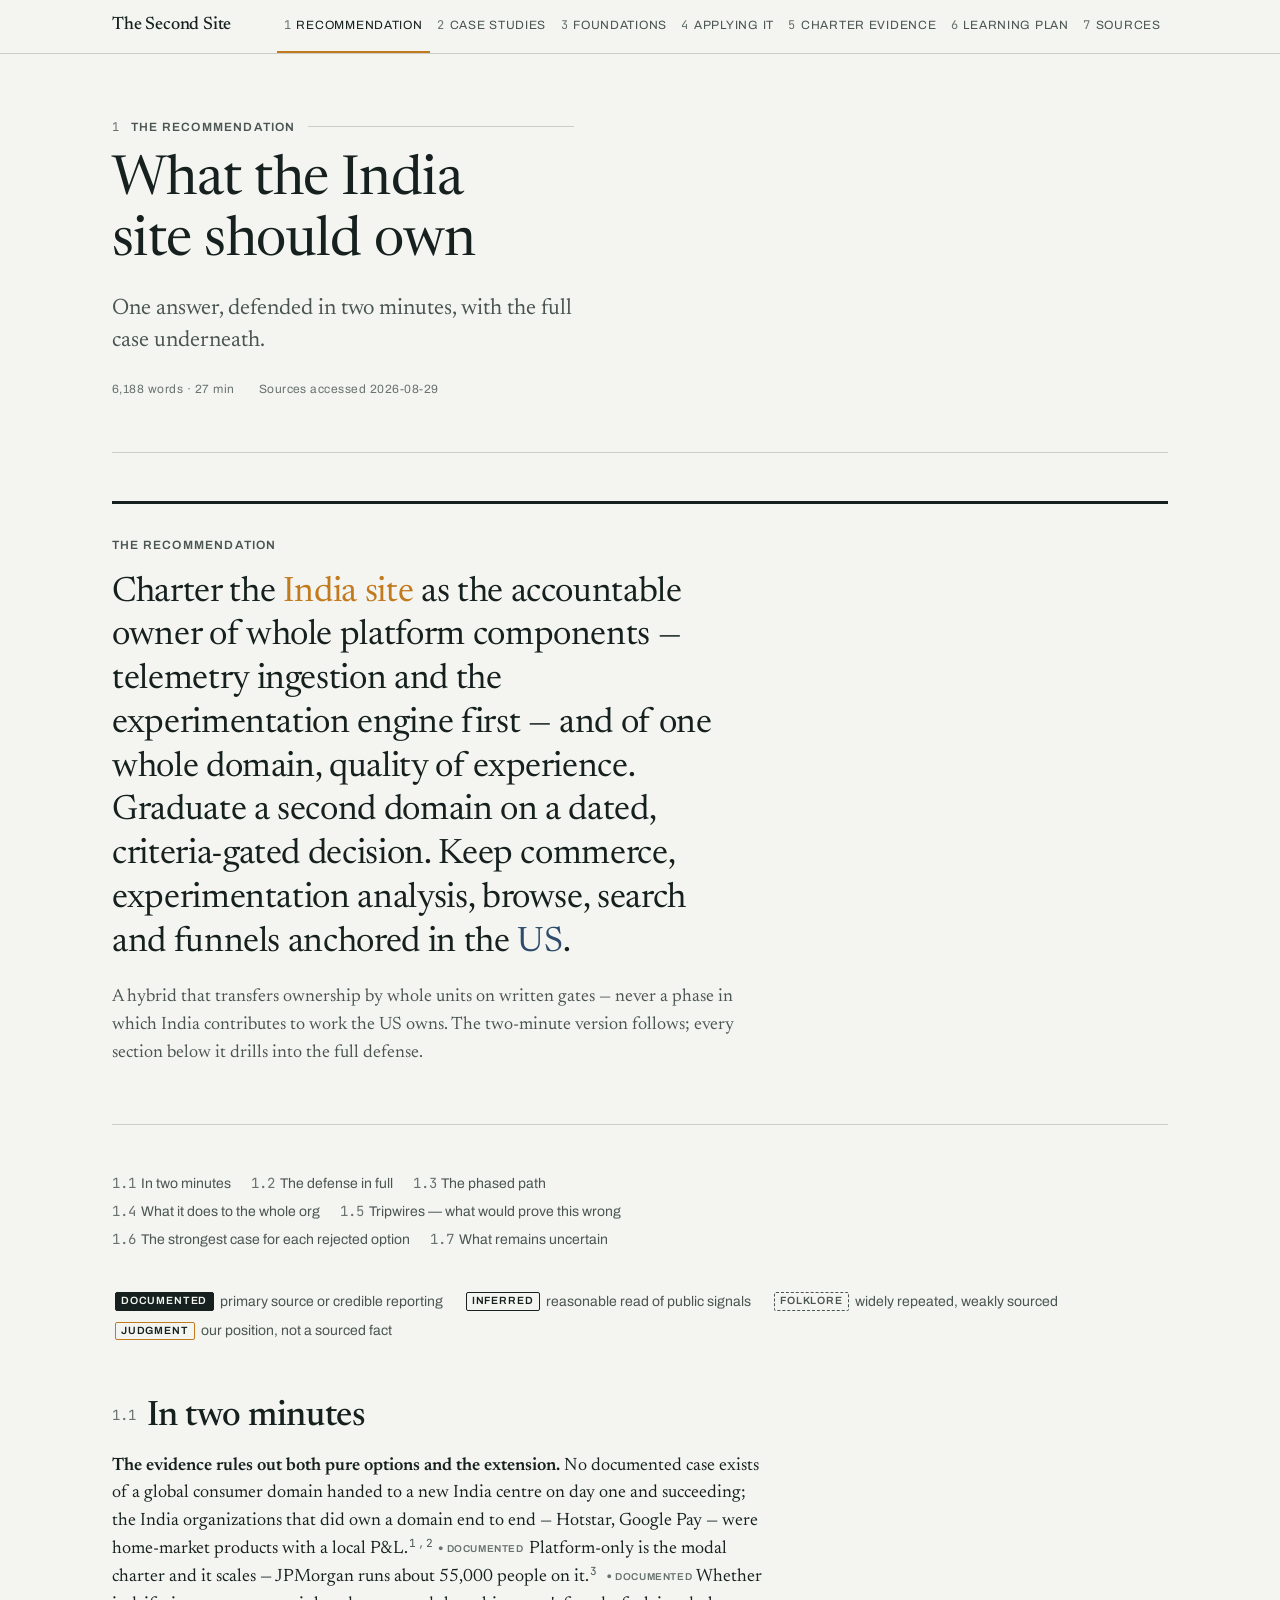
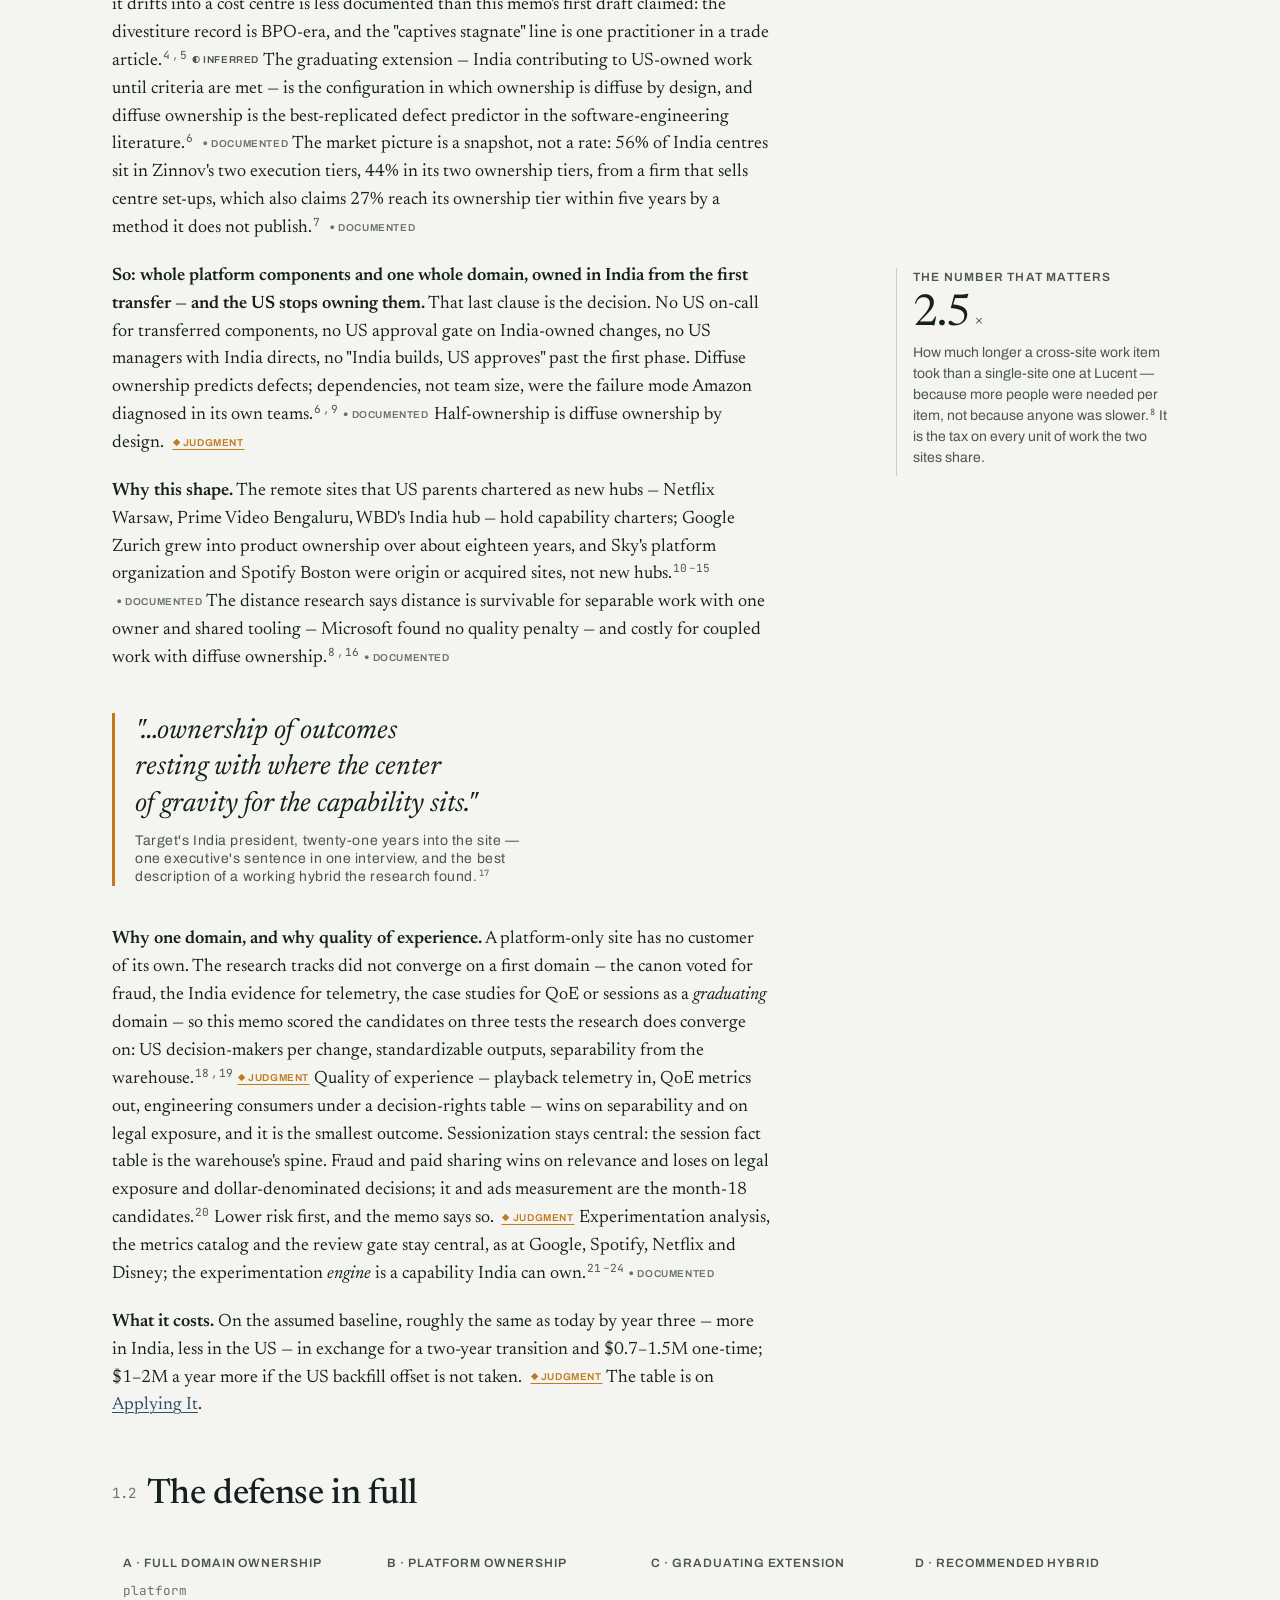
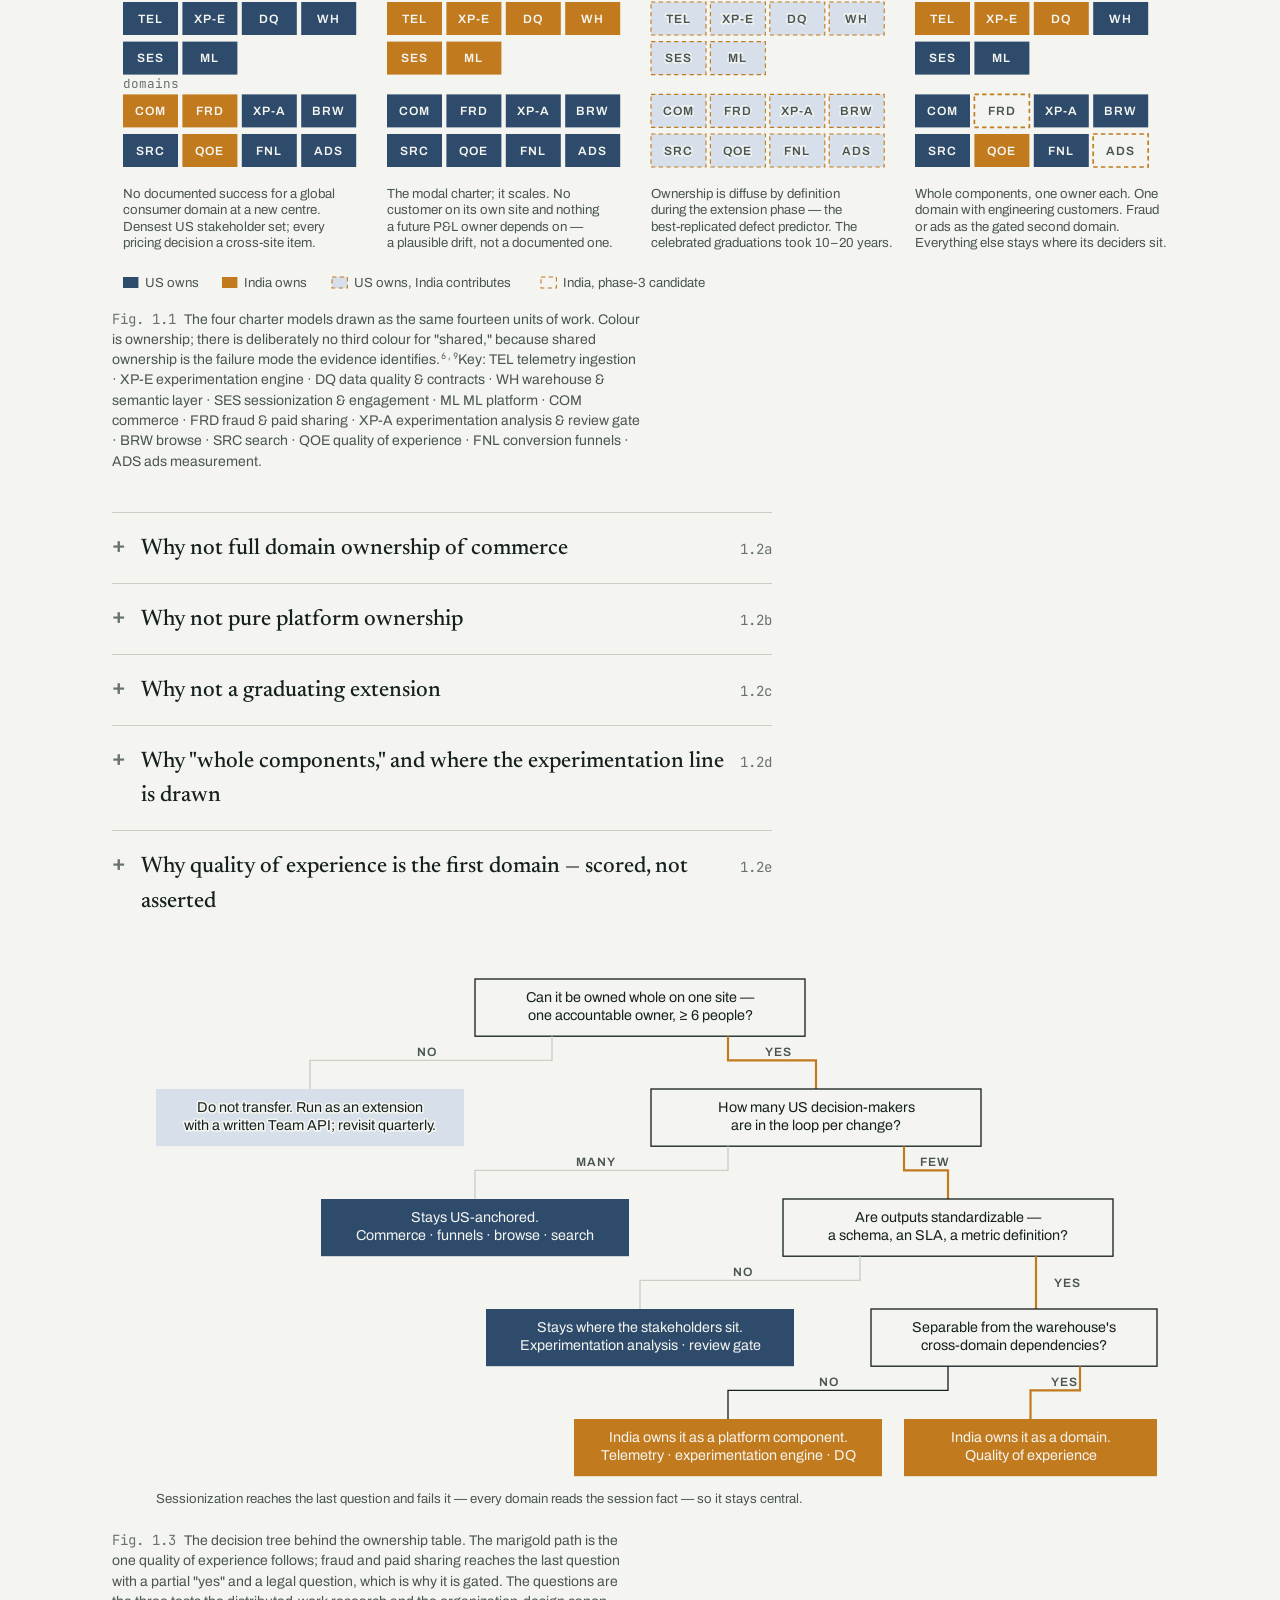
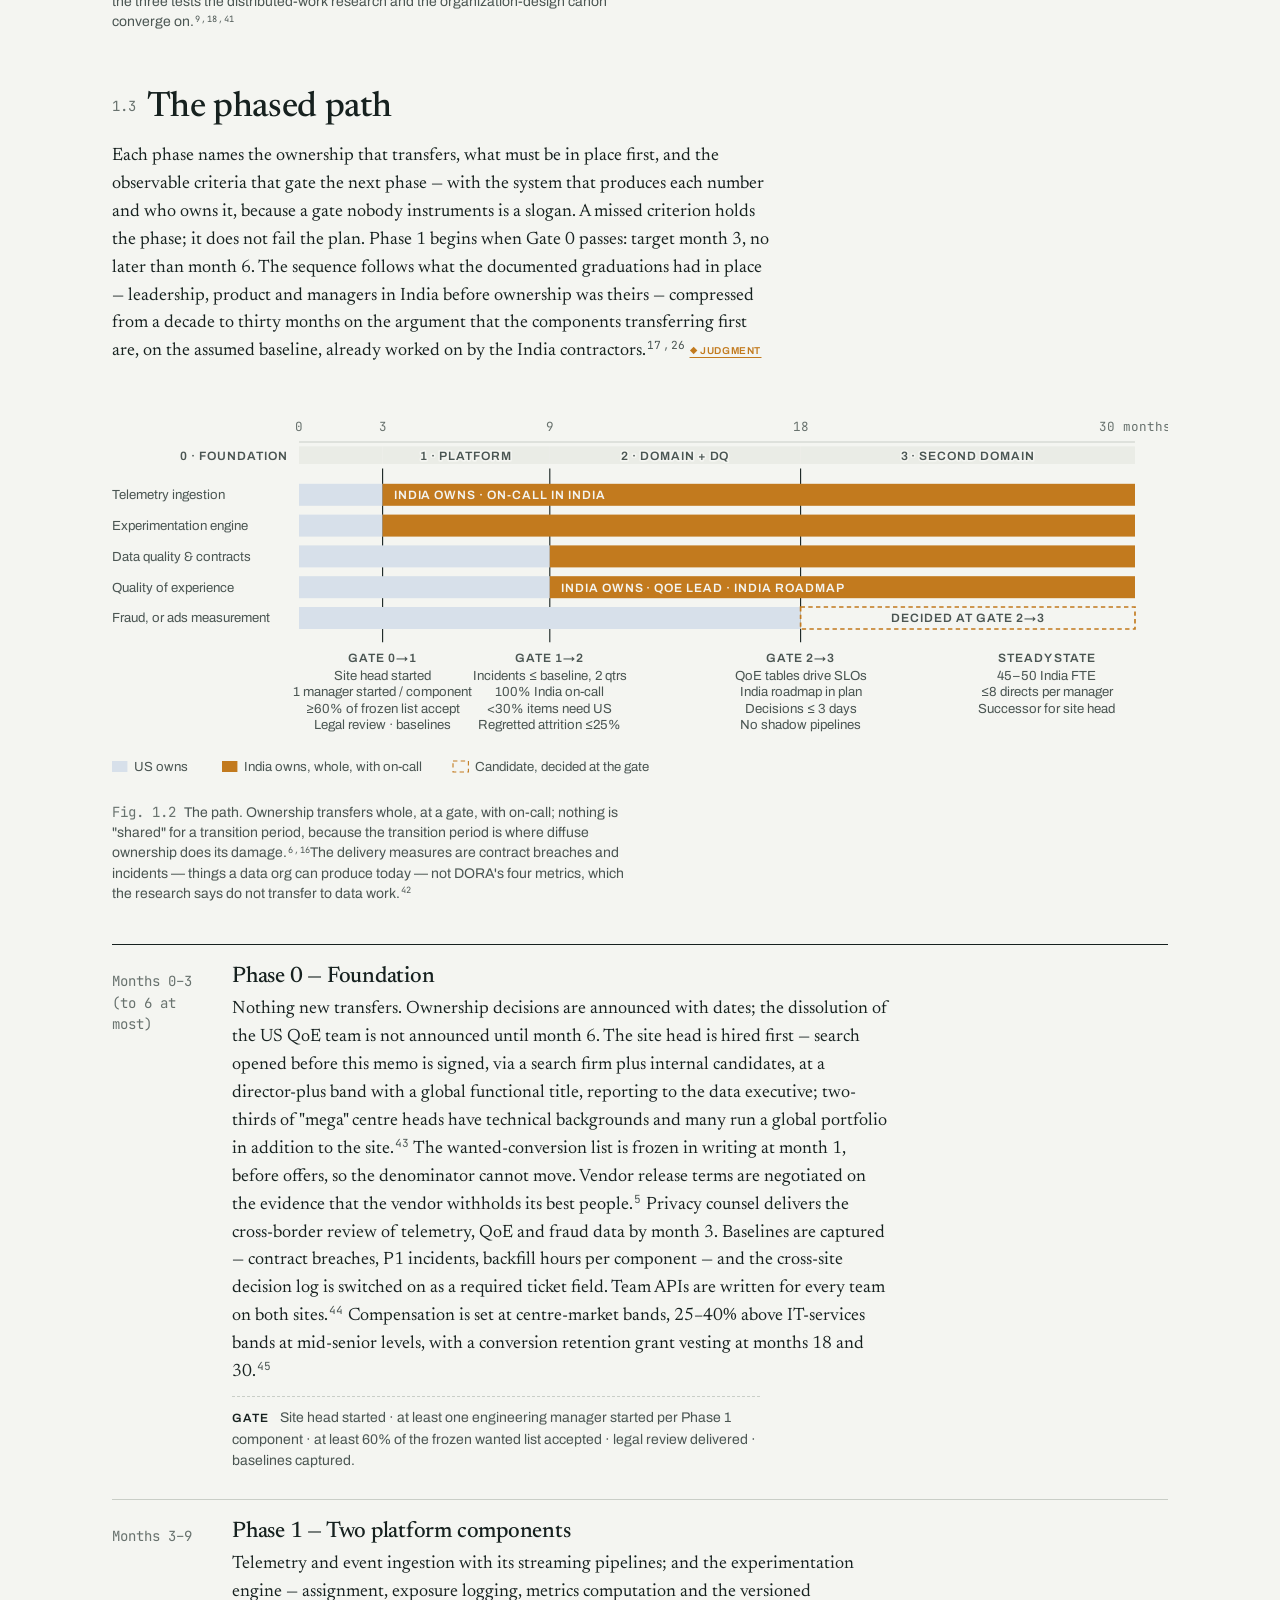
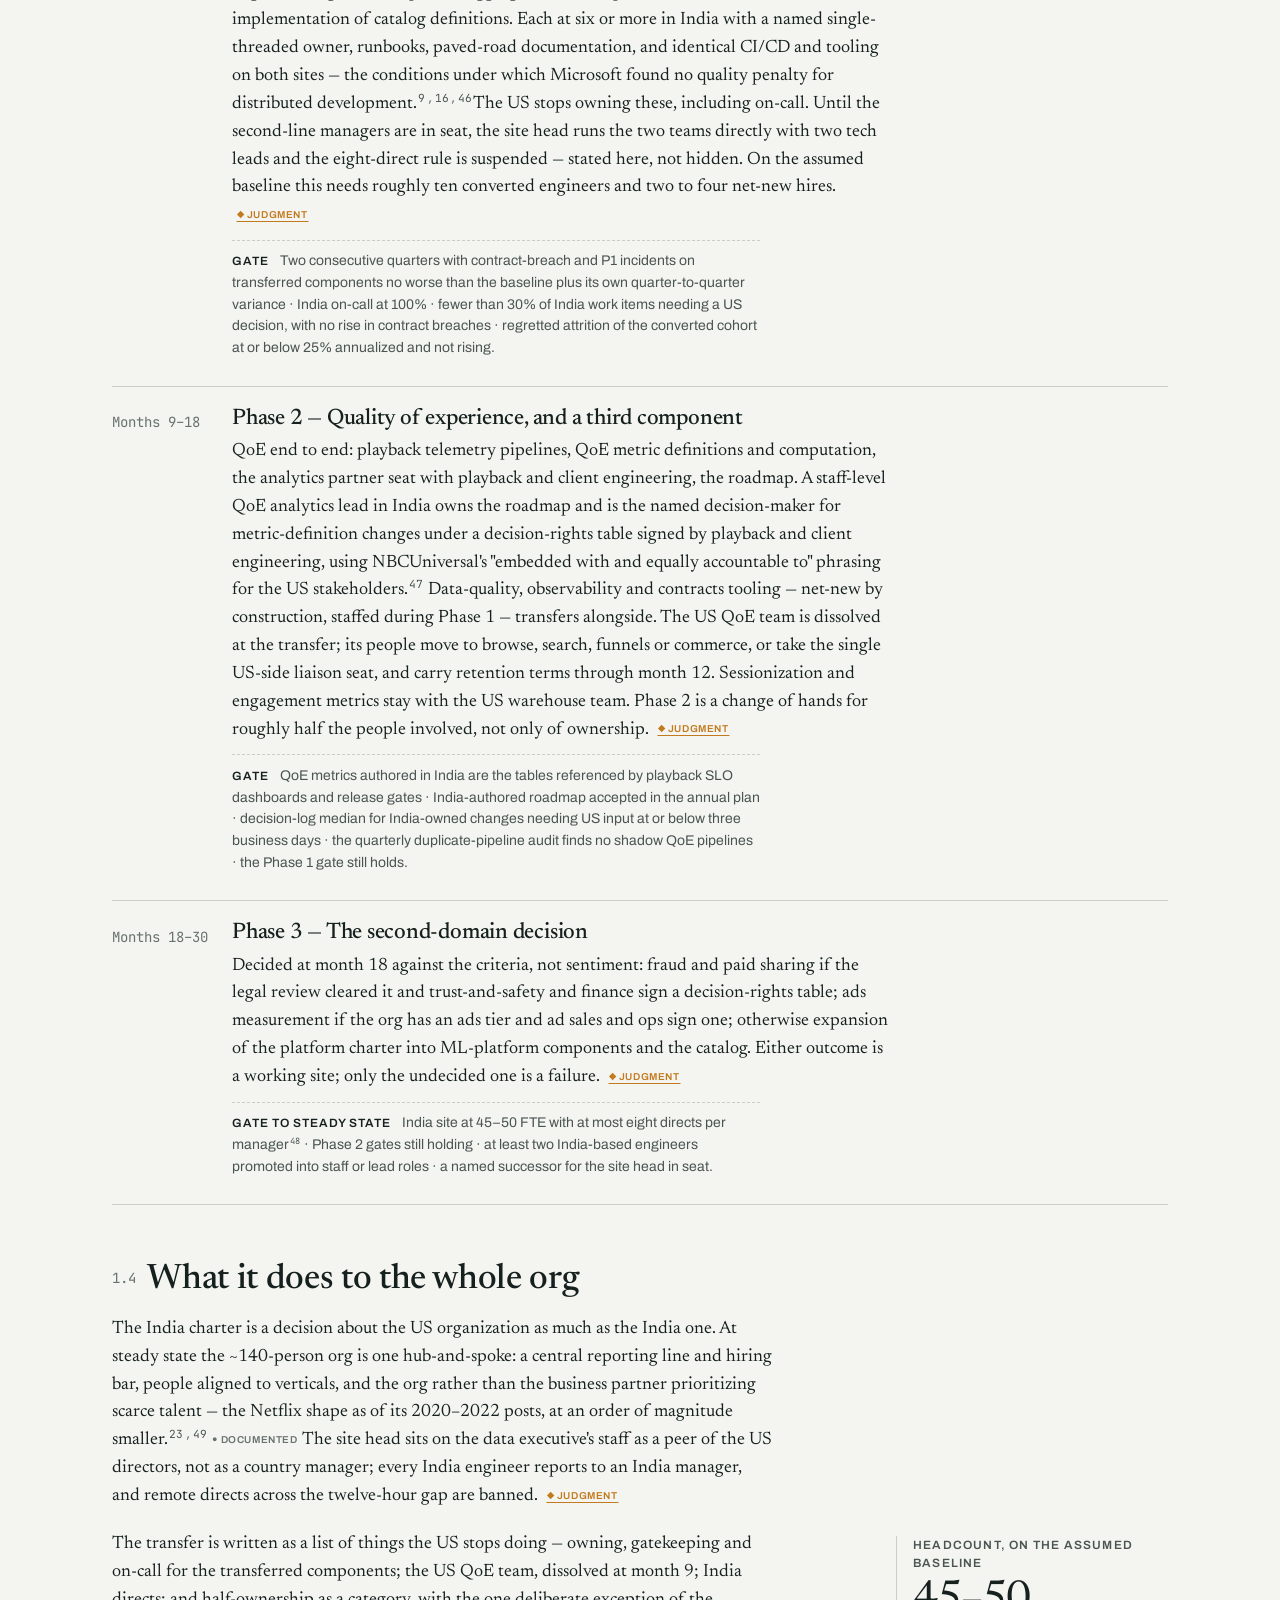
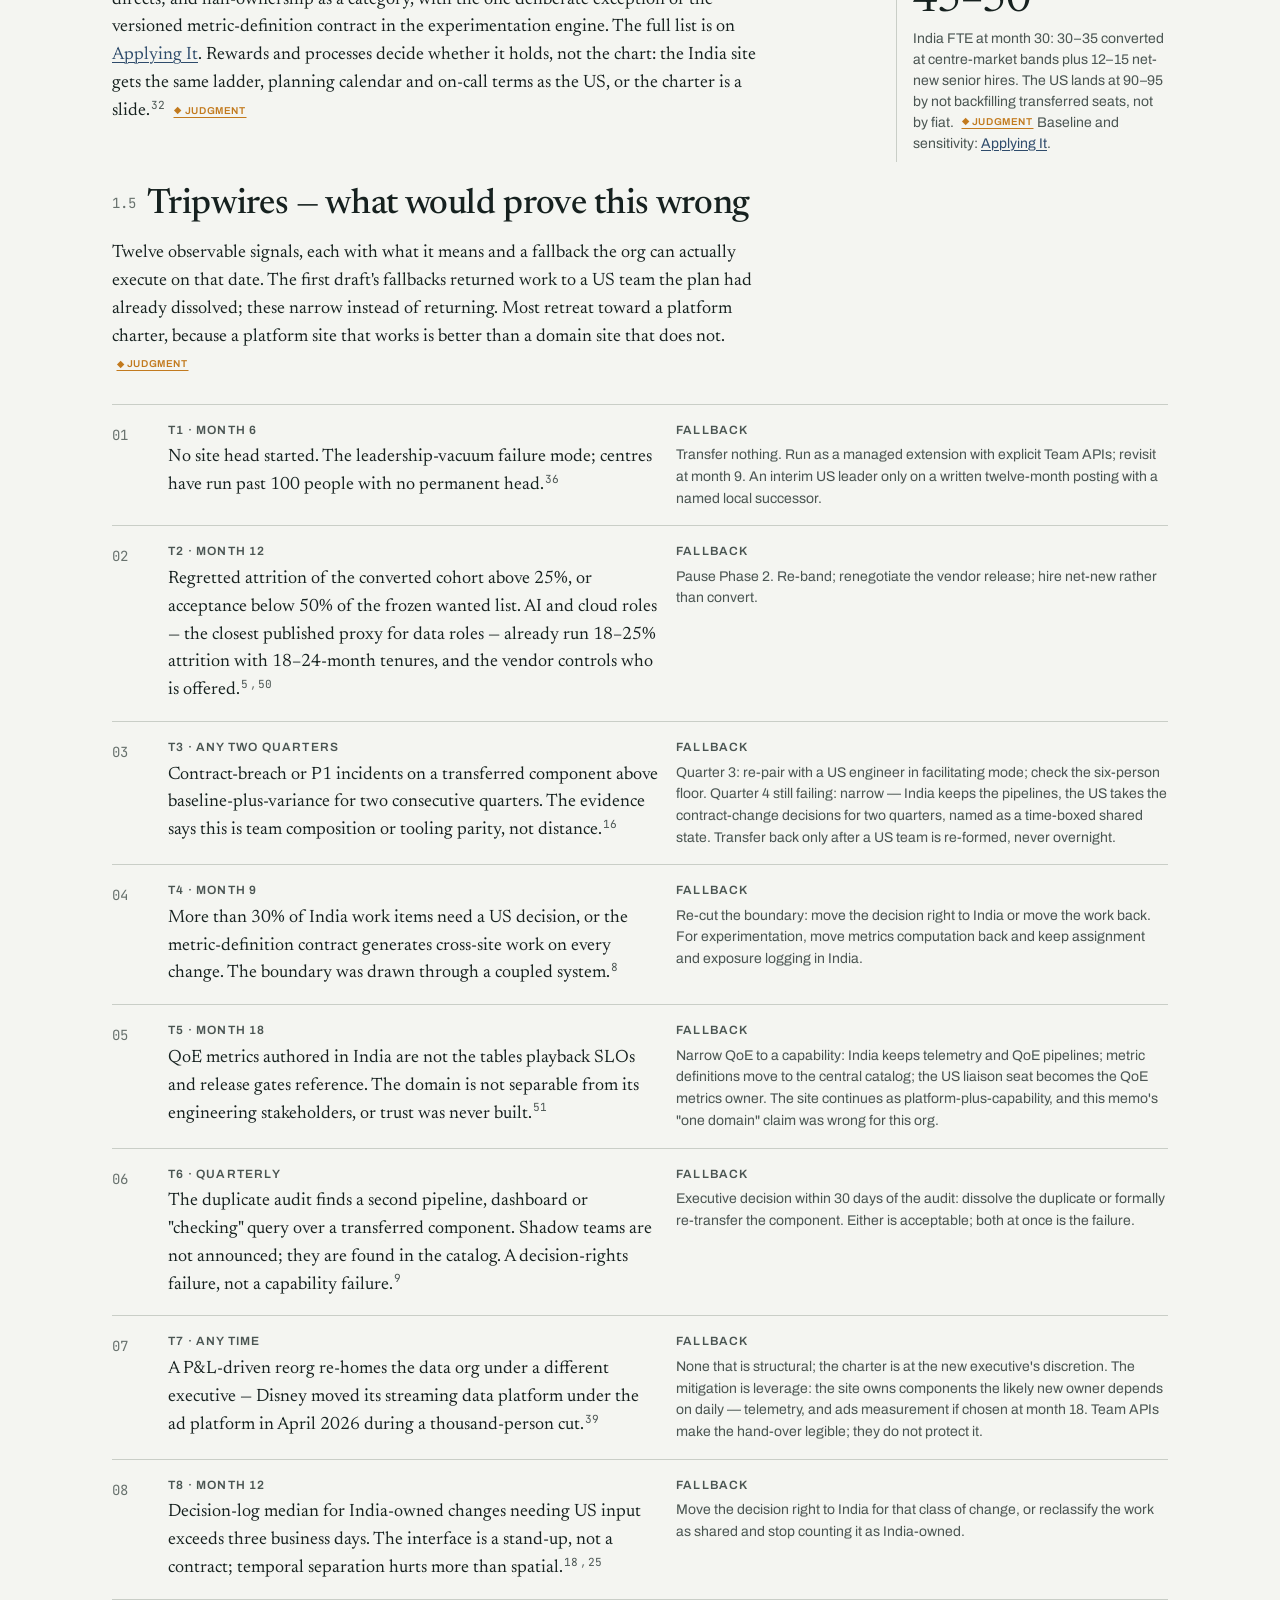
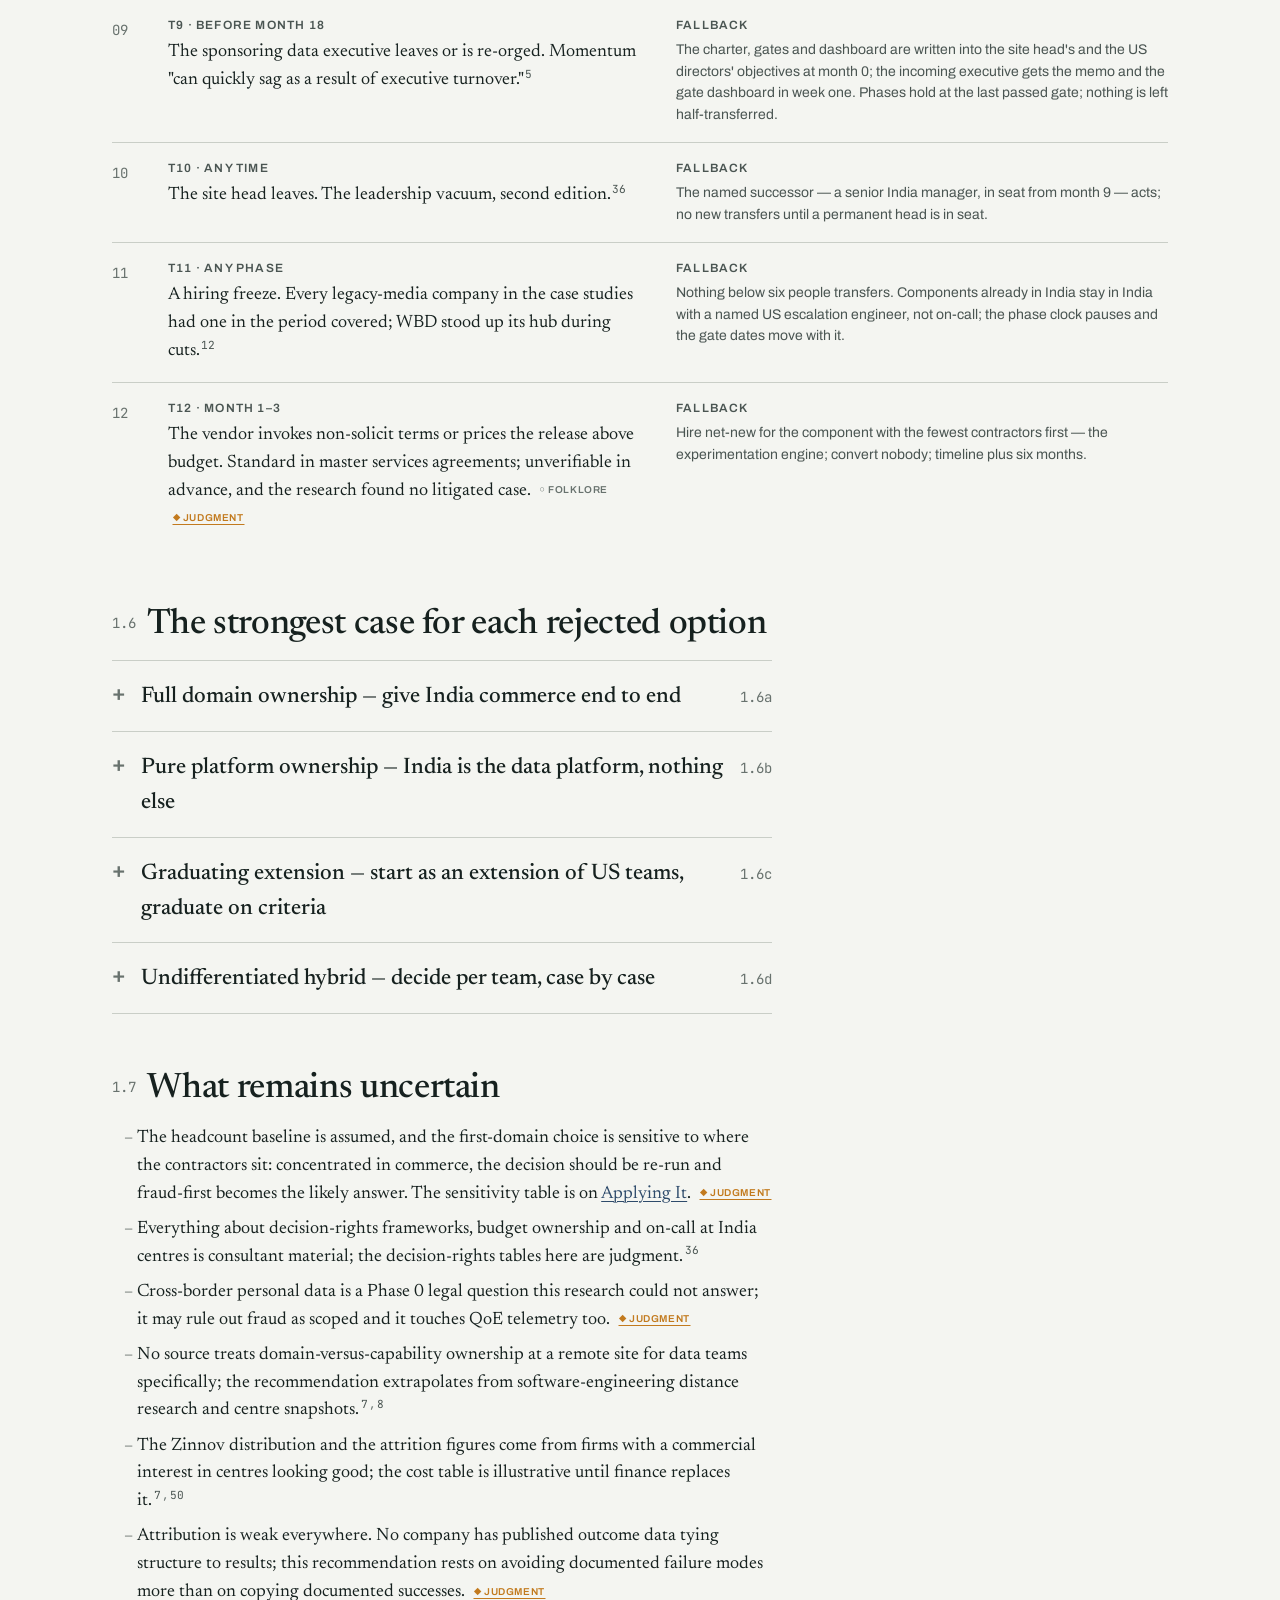
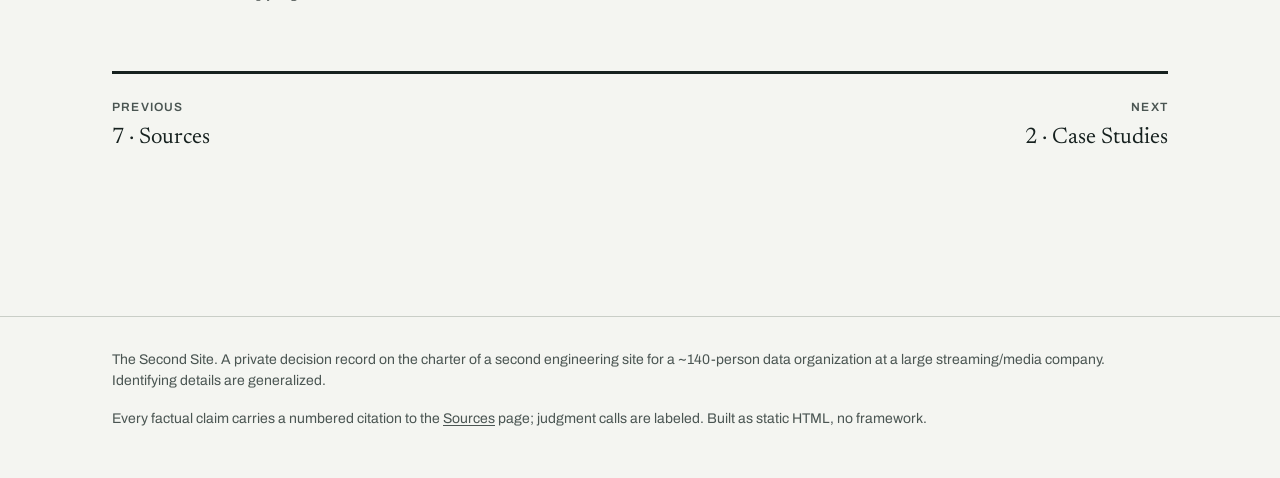
==== commit e7124cfb: "Phase 4, cycle 1: four reviews, responses, and the v2 recommendation Reviews: red team (27 items, 6 " ====
--- a/docs/index.html
+++ b/docs/index.html
@@ -7,6 +7,7 @@
 <meta name="description" content="The recommendation on the India site&#x27;s charter for a ~140-person data organization, with phases, tripwires and steelmanned alternatives.">
 <link rel="preconnect" href="https://fonts.googleapis.com">
 <link rel="preconnect" href="https://fonts.gstatic.com" crossorigin>
+<link rel="preload" as="style" href="https://fonts.googleapis.com/css2?family=Newsreader:ital,opsz,wght@0,6..72,400;0,6..72,500;1,6..72,400&family=Archivo:wght@400;600&family=JetBrains+Mono:wght@400&display=swap">
 <link rel="stylesheet" href="https://fonts.googleapis.com/css2?family=Newsreader:ital,opsz,wght@0,6..72,400;0,6..72,500;1,6..72,400&family=Archivo:wght@400;600&family=JetBrains+Mono:wght@400&display=swap">
 <link rel="stylesheet" href="assets/site.css">
 </head>
@@ -17,13 +18,13 @@
     <a class="brand" href="index.html">The Second Site <em>— an org-design decision record</em></a>
     <nav class="site-nav" aria-label="Sections">
       <ol>
-        <li><a href="index.html" aria-current="page"><span class="n">1</span>Recommendation</a></li>
-        <li><a href="case-studies.html"><span class="n">2</span>Case Studies</a></li>
-        <li><a href="foundations.html"><span class="n">3</span>Foundations</a></li>
-        <li><a href="applying-it.html"><span class="n">4</span>Applying It</a></li>
-        <li><a href="charter-evidence.html"><span class="n">5</span>Charter Evidence</a></li>
-        <li><a href="learning-plan.html"><span class="n">6</span>Learning Plan</a></li>
-        <li><a href="sources.html"><span class="n">7</span>Sources</a></li>
+        <li><a href="index.html" aria-current="page"><span class="n">1</span><span class="t">Recommendation</span></a></li>
+        <li><a href="case-studies.html"><span class="n">2</span><span class="t">Case Studies</span></a></li>
+        <li><a href="foundations.html"><span class="n">3</span><span class="t">Foundations</span></a></li>
+        <li><a href="applying-it.html"><span class="n">4</span><span class="t">Applying It</span></a></li>
+        <li><a href="charter-evidence.html"><span class="n">5</span><span class="t">Charter Evidence</span></a></li>
+        <li><a href="learning-plan.html"><span class="n">6</span><span class="t">Learning Plan</span></a></li>
+        <li><a href="sources.html"><span class="n">7</span><span class="t">Sources</span></a></li>
       </ol>
     </nav>
   </div>
@@ -35,410 +36,412 @@
     <p class="eyebrow"><span class="num">1</span> The Recommendation</p>
     <h1>What the India site should own</h1>
     <p class="dek">One answer, defended in two minutes, with the full case underneath.</p>
-    <p class="meta"><span>5,085 words · 22 min</span><span>Sources accessed 2026-08-29</span></p>
+    <p class="meta"><span>6,188 words · 27 min</span><span>Sources accessed 2026-08-29</span></p>
   </div>
 
   <div class="body">
     <div class="answer wide">
   <span class="label">The recommendation</span>
-  <p class="thesis">Charter the <span class="in">India site</span> as the accountable owner of three whole components of the data platform and of one whole domain — sessions and quality of experience — from the start. Write a dated graduation for a second domain. Keep commerce, experimentation analysis, browse, search and funnels anchored in the <span class="us">US</span>.</p>
-  <p class="muted" data-cite="none">A platform-plus-one-domain hybrid, not a graduating extension. What follows is the two-minute version; every section below it drills into the full defense.</p>
-</div>
-
-<ul class="toc">
-  <li><a href="#two-minutes"><span class="n">1.1</span>In two minutes</a></li>
-  <li><a href="#defense"><span class="n">1.2</span>The defense in full</a></li>
-  <li><a href="#phases"><span class="n">1.3</span>The phased path</a></li>
-  <li><a href="#org"><span class="n">1.4</span>What it does to the whole org</a></li>
-  <li><a href="#tripwires"><span class="n">1.5</span>Tripwires</a></li>
-  <li><a href="#steelmen"><span class="n">1.6</span>The strongest case for each rejected option</a></li>
-  <li><a href="#uncertain"><span class="n">1.7</span>What remains uncertain</a></li>
-</ul>
+  <p class="thesis">Charter the <span class="in">India site</span> as the accountable owner of whole platform components — telemetry ingestion and the experimentation engine first — and of one whole domain, quality of experience. Graduate a second domain on a dated, criteria-gated decision. Keep commerce, experimentation analysis, browse, search and funnels anchored in the <span class="us">US</span>.</p>
+  <p class="muted" data-cite="none">A hybrid that transfers ownership by whole units on written gates — never a phase in which India contributes to work the US owns. The two-minute version follows; every section below it drills into the full defense.</p>
+</div>
+
+<ul class="toc"><li><a href="#two-minutes"><span class="n">1.1</span>In two minutes</a></li><li><a href="#defense"><span class="n">1.2</span>The defense in full</a></li><li><a href="#phases"><span class="n">1.3</span>The phased path</a></li><li><a href="#org"><span class="n">1.4</span>What it does to the whole org</a></li><li><a href="#tripwires"><span class="n">1.5</span>Tripwires — what would prove this wrong</a></li><li><a href="#steelmen"><span class="n">1.6</span>The strongest case for each rejected option</a></li><li><a href="#uncertain"><span class="n">1.7</span>What remains uncertain</a></li></ul>
 
 <div class="tag-key wide"><span><span class="tag tag-doc">documented</span> primary source or credible reporting</span><span><span class="tag tag-inf">inferred</span> reasonable read of public signals</span><span><span class="tag tag-folk">folklore</span> widely repeated, weakly sourced</span><span><span class="tag tag-judg">judgment</span> our position, not a sourced fact</span></div>
 
-<h2 id="two-minutes">In two minutes</h2>
-
-<p><strong>The evidence rules out both pure options and the pure extension.</strong> No documented case exists of a global consumer domain handed to a new India centre on day one and succeeding; the India engineering organizations that did own a domain end-to-end — Hotstar, Google Pay — were India-first products with a local P&amp;L, and Hotstar's technology team drained to a competitor the moment the rights economics turned.<sup class="c"><a href="sources.html#s-1">1</a></sup><sup class="c"><a href="sources.html#s-2">2</a></sup><sup class="c"><a href="sources.html#s-3">3</a></sup> Pure platform ownership is the modal charter and it scales — JPMorgan runs 55,000 people on it — but it is also the modal drift into a cost centre that gets sold or cut when no product outcome depends on it.<sup class="c"><a href="sources.html#s-4">4</a></sup><sup class="c"><a href="sources.html#s-5">5</a></sup><sup class="c"><a href="sources.html#s-6">6</a></sup> And the graduating extension has a base rate: roughly 27% of India centres reach portfolio ownership within five years, a number that comes from the firm that sells centre set-ups and should be read as a ceiling.<sup class="c"><a href="sources.html#s-7">7</a></sup></p>
-
-<aside class="rail"><span class="label">Why a hybrid and not "a bit of each"</span><p>A hybrid with the choices made is a charter. A hybrid decided team by team is the half-ownership configuration every source says fails, because each US owner picks "extension" for their own team. <span class="tag tag-judg">judgment</span></p></aside>
-
-<p><strong>The evidence supports one shape.</strong> Every remote engineering site in the eight case studies holds a capability charter — Netflix Warsaw, Prime Video Bengaluru, WBD's India hub, Sky's platform organization for Peacock, Spotify Boston.<sup class="c"><a href="sources.html#s-8">8</a></sup><sup class="c"><a href="sources.html#s-9">9</a></sup><sup class="c"><a href="sources.html#s-10">10</a></sup><sup class="c"><a href="sources.html#s-11">11</a></sup><sup class="c"><a href="sources.html#s-12">12</a></sup> The distributed-work research says distance is survivable for separable work with clear ownership and shared tooling, and fatal for coupled work with diffuse ownership: Microsoft's Vista data showed a negligible quality penalty for distributed teams once ownership was clear, while cross-site work items at Lucent took about 2.5 times as long because more people were needed to close each one.<sup class="c"><a href="sources.html#s-13">13</a></sup><sup class="c"><a href="sources.html#s-14">14</a></sup> Target's operating rule after fifteen years — "ownership of outcomes rests with where the center of gravity for the capability sits" — is what a working hybrid sounds like.<sup class="c"><a href="sources.html#s-15">15</a></sup></p>
-
-<p><strong>Why one domain, and why this one.</strong> A platform-only site has no customer of its own and nothing the US cannot ship without. Sessions and quality of experience is the domain that passes the three tests the research converges on — few US decision-makers per change, standardizable outputs, separability from the warehouse's cross-domain dependencies — and it is the domain three of the five research tracks independently named.<sup class="c"><a href="sources.html#s-16">16</a></sup><sup class="c"><a href="sources.html#s-17">17</a></sup> <span class="tag tag-judg">judgment</span> Fraud and paid sharing is the second candidate: defensive, output-standardizable data work, but with US trust-and-safety, legal and finance stakeholders and decisions denominated in dollars — hence a dated graduation with criteria, not a day-one transfer.<sup class="c"><a href="sources.html#s-18">18</a></sup></p>
-
-<p><strong>What does not move.</strong> Experimentation <em>analysis</em>, the metrics catalog and the experiment review gate stay one central function, as at Google, Spotify, Netflix and Disney; the experimentation <em>platform</em> — assignment, exposure logging, metrics computation — is a capability India can own.<sup class="c"><a href="sources.html#s-19">19</a></sup><sup class="c"><a href="sources.html#s-20">20</a></sup><sup class="c"><a href="sources.html#s-21">21</a></sup><sup class="c"><a href="sources.html#s-22">22</a></sup> Commerce packaging, conversion funnels, browse and search stay US-anchored while pricing, bundling and content strategy are set there. <span class="tag tag-judg">judgment</span></p>
-
-<p><strong>What the US stops doing.</strong> This is the part that fails in practice. Whatever India owns, the US must stop owning: no US on-call for transferred components, no US approval gate on India-owned changes, no US managers with India directs, and no "India builds, US approves" arrangement surviving past the first phase. Half-ownership is the one configuration every source in the research says fails.<sup class="c"><a href="sources.html#s-23">23</a></sup><sup class="c"><a href="sources.html#s-24">24</a></sup></p>
+<h2 id="two-minutes"><span class="n">1.1</span>In two minutes</h2>
+
+<p><strong>The evidence rules out both pure options and the extension.</strong> No documented case exists of a global consumer domain handed to a new India centre on day one and succeeding; the India organizations that did own a domain end to end — Hotstar, Google Pay — were home-market products with a local P&amp;L.<sup class="c"><a href="sources.html#s-1">1</a><a href="sources.html#s-2">2</a></sup><span class="tag tag-doc">documented</span> Platform-only is the modal charter and it scales — JPMorgan runs about 55,000 people on it.<sup class="c"><a href="sources.html#s-3">3</a></sup> <span class="tag tag-doc">documented</span> Whether it drifts into a cost centre is less documented than this memo's first draft claimed: the divestiture record is BPO-era, and the "captives stagnate" line is one practitioner in a trade article.<sup class="c"><a href="sources.html#s-4">4</a><a href="sources.html#s-5">5</a></sup><span class="tag tag-inf">inferred</span> The graduating extension — India contributing to US-owned work until criteria are met — is the configuration in which ownership is diffuse by design, and diffuse ownership is the best-replicated defect predictor in the software-engineering literature.<sup class="c"><a href="sources.html#s-6">6</a></sup> <span class="tag tag-doc">documented</span> The market picture is a snapshot, not a rate: 56% of India centres sit in Zinnov's two execution tiers, 44% in its two ownership tiers, from a firm that sells centre set-ups, which also claims 27% reach its ownership tier within five years by a method it does not publish.<sup class="c"><a href="sources.html#s-7">7</a></sup> <span class="tag tag-doc">documented</span></p>
+
+<aside class="rail"><span class="label">The number that matters</span><span class="big">2.5<small>×</small></span><p>How much longer a cross-site work item took than a single-site one at Lucent — because more people were needed per item, not because anyone was slower.<sup class="c"><a href="sources.html#s-8">8</a></sup> It is the tax on every unit of work the two sites share.</p></aside>
+
+<p><strong>So: whole platform components and one whole domain, owned in India from the first transfer — and the US stops owning them.</strong> That last clause is the decision. No US on-call for transferred components, no US approval gate on India-owned changes, no US managers with India directs, no "India builds, US approves" past the first phase. Diffuse ownership predicts defects; dependencies, not team size, were the failure mode Amazon diagnosed in its own teams.<sup class="c"><a href="sources.html#s-6">6</a><a href="sources.html#s-9">9</a></sup><span class="tag tag-doc">documented</span> Half-ownership is diffuse ownership by design. <span class="tag tag-judg">judgment</span></p>
+
+<p><strong>Why this shape.</strong> The remote sites that US parents chartered as new hubs — Netflix Warsaw, Prime Video Bengaluru, WBD's India hub — hold capability charters; Google Zurich grew into product ownership over about eighteen years, and Sky's platform organization and Spotify Boston were origin or acquired sites, not new hubs.<sup class="c"><a href="sources.html#s-10">10</a><a href="sources.html#s-15" class="r">15</a></sup><span class="tag tag-doc">documented</span> The distance research says distance is survivable for separable work with one owner and shared tooling — Microsoft found no quality penalty — and costly for coupled work with diffuse ownership.<sup class="c"><a href="sources.html#s-8">8</a><a href="sources.html#s-16">16</a></sup><span class="tag tag-doc">documented</span></p>
+
+<blockquote class="pull">"…ownership of outcomes resting with where the center of gravity for the capability sits."<span class="who">Target's India president, twenty-one years into the site — one executive's sentence in one interview, and the best description of a working hybrid the research found.<sup class="c"><a href="sources.html#s-17">17</a></sup></span></blockquote>
+
+<p><strong>Why one domain, and why quality of experience.</strong> A platform-only site has no customer of its own. The research tracks did not converge on a first domain — the canon voted for fraud, the India evidence for telemetry, the case studies for QoE or sessions as a <em>graduating</em> domain — so this memo scored the candidates on three tests the research does converge on: US decision-makers per change, standardizable outputs, separability from the warehouse.<sup class="c"><a href="sources.html#s-18">18</a><a href="sources.html#s-19">19</a></sup><span class="tag tag-judg">judgment</span> Quality of experience — playback telemetry in, QoE metrics out, engineering consumers under a decision-rights table — wins on separability and on legal exposure, and it is the smallest outcome. Sessionization stays central: the session fact table is the warehouse's spine. Fraud and paid sharing wins on relevance and loses on legal exposure and dollar-denominated decisions; it and ads measurement are the month-18 candidates.<sup class="c"><a href="sources.html#s-20">20</a></sup> Lower risk first, and the memo says so. <span class="tag tag-judg">judgment</span> Experimentation analysis, the metrics catalog and the review gate stay central, as at Google, Spotify, Netflix and Disney; the experimentation <em>engine</em> is a capability India can own.<sup class="c"><a href="sources.html#s-21">21</a><a href="sources.html#s-24" class="r">24</a></sup><span class="tag tag-doc">documented</span></p>
+
+<p><strong>What it costs.</strong> On the assumed baseline, roughly the same as today by year three — more in India, less in the US — in exchange for a two-year transition and $0.7–1.5M one-time; $1–2M a year more if the US backfill offset is not taken. <span class="tag tag-judg">judgment</span> The table is on <a href="applying-it.html#arithmetic">Applying It</a>.</p>
+
+<h2 id="defense"><span class="n">1.2</span>The defense in full</h2>
 
 <figure class="wide">
 <svg viewBox="0 0 960 318" role="img" aria-labelledby="f11t f11d">
-<title id="f11t">Four charter models drawn as the same twelve units of work, coloured by owning site</title>
-<desc id="f11d">Four panels. Full domain ownership colours commerce and QoE marigold for India. Platform ownership colours the five platform components marigold. Graduating extension colours everything US blue with dashed marigold outlines meaning India contributes but does not own. The recommended hybrid colours three platform components and QoE marigold, fraud with a dashed outline as a phase-three candidate, and everything else US blue.</desc>
-<!-- panel titles -->
+<title id="f11t">Four charter models drawn as the same fourteen units of work, coloured by owning site</title>
+<desc id="f11d">Four panels. Full domain ownership colours commerce, fraud and QoE marigold for India. Platform ownership colours all six platform components marigold. Graduating extension colours everything US blue with dashed marigold outlines meaning India contributes but does not own. The recommended hybrid colours telemetry, the experimentation engine, data quality tooling and quality of experience marigold; fraud and ads measurement carry a dashed outline as phase-three candidates; warehouse, sessionization, ML platform and the remaining domains are US blue.</desc>
 <text x="10" y="18" class="fig-l">A · Full domain ownership</text>
 <text x="250" y="18" class="fig-l">B · Platform ownership</text>
 <text x="490" y="18" class="fig-l">C · Graduating extension</text>
 <text x="730" y="18" class="fig-l fig-in">D · Recommended hybrid</text>
-<!-- row labels -->
 <text x="10" y="44" class="fig-m">platform</text>
 <text x="10" y="128" class="fig-m">domains</text>
-<!-- Panel A: x=10 -->
+<!-- Panel A -->
 <g>
- <rect x="10" y="50" width="50" height="30" rx="2" class="fig-us"/><text x="35" y="69" text-anchor="middle" class="fig-l fig-on">TEL</text>
- <rect x="64" y="50" width="50" height="30" rx="2" class="fig-us"/><text x="89" y="69" text-anchor="middle" class="fig-l fig-on">DQ</text>
- <rect x="118" y="50" width="50" height="30" rx="2" class="fig-us"/><text x="143" y="69" text-anchor="middle" class="fig-l fig-on">XP-P</text>
- <rect x="172" y="50" width="50" height="30" rx="2" class="fig-us"/><text x="197" y="69" text-anchor="middle" class="fig-l fig-on">WH</text>
- <rect x="10" y="86" width="50" height="30" rx="2" class="fig-us"/><text x="35" y="105" text-anchor="middle" class="fig-l fig-on">ML</text>
- <rect x="10" y="134" width="50" height="30" rx="2" class="fig-in"/><text x="35" y="153" text-anchor="middle" class="fig-l fig-on">COM</text>
- <rect x="64" y="134" width="50" height="30" rx="2" class="fig-in"/><text x="89" y="153" text-anchor="middle" class="fig-l fig-on">FRD</text>
- <rect x="118" y="134" width="50" height="30" rx="2" class="fig-us"/><text x="143" y="153" text-anchor="middle" class="fig-l fig-on">XP-A</text>
- <rect x="172" y="134" width="50" height="30" rx="2" class="fig-us"/><text x="197" y="153" text-anchor="middle" class="fig-l fig-on">BRW</text>
- <rect x="10" y="170" width="50" height="30" rx="2" class="fig-us"/><text x="35" y="189" text-anchor="middle" class="fig-l fig-on">SRC</text>
- <rect x="64" y="170" width="50" height="30" rx="2" class="fig-in"/><text x="89" y="189" text-anchor="middle" class="fig-l fig-on">QOE</text>
- <rect x="118" y="170" width="50" height="30" rx="2" class="fig-us"/><text x="143" y="189" text-anchor="middle" class="fig-l fig-on">FNL</text>
+ <rect x="10" y="50" width="50" height="30" class="fig-us"/><text x="35" y="69" text-anchor="middle" class="fig-l fig-on">TEL</text>
+ <rect x="64" y="50" width="50" height="30" class="fig-us"/><text x="89" y="69" text-anchor="middle" class="fig-l fig-on">XP-E</text>
+ <rect x="118" y="50" width="50" height="30" class="fig-us"/><text x="143" y="69" text-anchor="middle" class="fig-l fig-on">DQ</text>
+ <rect x="172" y="50" width="50" height="30" class="fig-us"/><text x="197" y="69" text-anchor="middle" class="fig-l fig-on">WH</text>
+ <rect x="10" y="86" width="50" height="30" class="fig-us"/><text x="35" y="105" text-anchor="middle" class="fig-l fig-on">SES</text>
+ <rect x="64" y="86" width="50" height="30" class="fig-us"/><text x="89" y="105" text-anchor="middle" class="fig-l fig-on">ML</text>
+ <rect x="10" y="134" width="50" height="30" class="fig-in"/><text x="35" y="153" text-anchor="middle" class="fig-l fig-on">COM</text>
+ <rect x="64" y="134" width="50" height="30" class="fig-in"/><text x="89" y="153" text-anchor="middle" class="fig-l fig-on">FRD</text>
+ <rect x="118" y="134" width="50" height="30" class="fig-us"/><text x="143" y="153" text-anchor="middle" class="fig-l fig-on">XP-A</text>
+ <rect x="172" y="134" width="50" height="30" class="fig-us"/><text x="197" y="153" text-anchor="middle" class="fig-l fig-on">BRW</text>
+ <rect x="10" y="170" width="50" height="30" class="fig-us"/><text x="35" y="189" text-anchor="middle" class="fig-l fig-on">SRC</text>
+ <rect x="64" y="170" width="50" height="30" class="fig-in"/><text x="89" y="189" text-anchor="middle" class="fig-l fig-on">QOE</text>
+ <rect x="118" y="170" width="50" height="30" class="fig-us"/><text x="143" y="189" text-anchor="middle" class="fig-l fig-on">FNL</text>
+ <rect x="172" y="170" width="50" height="30" class="fig-us"/><text x="197" y="189" text-anchor="middle" class="fig-l fig-on">ADS</text>
  <text x="10" y="228" class="fig-t2">No documented success for a global</text>
  <text x="10" y="243" class="fig-t2">consumer domain at a new centre.</text>
- <text x="10" y="258" class="fig-t2">Densest US stakeholder set; 2.5× on</text>
- <text x="10" y="273" class="fig-t2">every pricing and packaging decision.</text>
-</g>
-<!-- Panel B: x=250 -->
+ <text x="10" y="258" class="fig-t2">Densest US stakeholder set; every</text>
+ <text x="10" y="273" class="fig-t2">pricing decision a cross-site item.</text>
+</g>
+<!-- Panel B -->
 <g>
- <rect x="250" y="50" width="50" height="30" rx="2" class="fig-in"/><text x="275" y="69" text-anchor="middle" class="fig-l fig-on">TEL</text>
- <rect x="304" y="50" width="50" height="30" rx="2" class="fig-in"/><text x="329" y="69" text-anchor="middle" class="fig-l fig-on">DQ</text>
- <rect x="358" y="50" width="50" height="30" rx="2" class="fig-in"/><text x="383" y="69" text-anchor="middle" class="fig-l fig-on">XP-P</text>
- <rect x="412" y="50" width="50" height="30" rx="2" class="fig-in"/><text x="437" y="69" text-anchor="middle" class="fig-l fig-on">WH</text>
- <rect x="250" y="86" width="50" height="30" rx="2" class="fig-in"/><text x="275" y="105" text-anchor="middle" class="fig-l fig-on">ML</text>
- <rect x="250" y="134" width="50" height="30" rx="2" class="fig-us"/><text x="275" y="153" text-anchor="middle" class="fig-l fig-on">COM</text>
- <rect x="304" y="134" width="50" height="30" rx="2" class="fig-us"/><text x="329" y="153" text-anchor="middle" class="fig-l fig-on">FRD</text>
- <rect x="358" y="134" width="50" height="30" rx="2" class="fig-us"/><text x="383" y="153" text-anchor="middle" class="fig-l fig-on">XP-A</text>
- <rect x="412" y="134" width="50" height="30" rx="2" class="fig-us"/><text x="437" y="153" text-anchor="middle" class="fig-l fig-on">BRW</text>
- <rect x="250" y="170" width="50" height="30" rx="2" class="fig-us"/><text x="275" y="189" text-anchor="middle" class="fig-l fig-on">SRC</text>
- <rect x="304" y="170" width="50" height="30" rx="2" class="fig-us"/><text x="329" y="189" text-anchor="middle" class="fig-l fig-on">QOE</text>
- <rect x="358" y="170" width="50" height="30" rx="2" class="fig-us"/><text x="383" y="189" text-anchor="middle" class="fig-l fig-on">FNL</text>
- <text x="250" y="228" class="fig-t2">The modal success and the modal drift.</text>
- <text x="250" y="243" class="fig-t2">Scales (JPMorgan, WBD), but with no</text>
- <text x="250" y="258" class="fig-t2">outcome the US depends on it stagnates</text>
- <text x="250" y="273" class="fig-t2">and is the first thing sold or cut.</text>
-</g>
-<!-- Panel C: x=490 (US-soft with dashed India outline) -->
+ <rect x="250" y="50" width="50" height="30" class="fig-in"/><text x="275" y="69" text-anchor="middle" class="fig-l fig-on">TEL</text>
+ <rect x="304" y="50" width="50" height="30" class="fig-in"/><text x="329" y="69" text-anchor="middle" class="fig-l fig-on">XP-E</text>
+ <rect x="358" y="50" width="50" height="30" class="fig-in"/><text x="383" y="69" text-anchor="middle" class="fig-l fig-on">DQ</text>
+ <rect x="412" y="50" width="50" height="30" class="fig-in"/><text x="437" y="69" text-anchor="middle" class="fig-l fig-on">WH</text>
+ <rect x="250" y="86" width="50" height="30" class="fig-in"/><text x="275" y="105" text-anchor="middle" class="fig-l fig-on">SES</text>
+ <rect x="304" y="86" width="50" height="30" class="fig-in"/><text x="329" y="105" text-anchor="middle" class="fig-l fig-on">ML</text>
+ <rect x="250" y="134" width="50" height="30" class="fig-us"/><text x="275" y="153" text-anchor="middle" class="fig-l fig-on">COM</text>
+ <rect x="304" y="134" width="50" height="30" class="fig-us"/><text x="329" y="153" text-anchor="middle" class="fig-l fig-on">FRD</text>
+ <rect x="358" y="134" width="50" height="30" class="fig-us"/><text x="383" y="153" text-anchor="middle" class="fig-l fig-on">XP-A</text>
+ <rect x="412" y="134" width="50" height="30" class="fig-us"/><text x="437" y="153" text-anchor="middle" class="fig-l fig-on">BRW</text>
+ <rect x="250" y="170" width="50" height="30" class="fig-us"/><text x="275" y="189" text-anchor="middle" class="fig-l fig-on">SRC</text>
+ <rect x="304" y="170" width="50" height="30" class="fig-us"/><text x="329" y="189" text-anchor="middle" class="fig-l fig-on">QOE</text>
+ <rect x="358" y="170" width="50" height="30" class="fig-us"/><text x="383" y="189" text-anchor="middle" class="fig-l fig-on">FNL</text>
+ <rect x="412" y="170" width="50" height="30" class="fig-us"/><text x="437" y="189" text-anchor="middle" class="fig-l fig-on">ADS</text>
+ <text x="250" y="228" class="fig-t2">The modal charter; it scales. No</text>
+ <text x="250" y="243" class="fig-t2">customer on its own site and nothing</text>
+ <text x="250" y="258" class="fig-t2">a future P&amp;L owner depends on —</text>
+ <text x="250" y="273" class="fig-t2">a plausible drift, not a documented one.</text>
+</g>
+<!-- Panel C -->
 <g class="fig-dash">
- <rect x="490" y="50" width="50" height="30" rx="2" class="fig-us-soft fig-stroke-in"/><text x="515" y="69" text-anchor="middle" class="fig-l">TEL</text>
- <rect x="544" y="50" width="50" height="30" rx="2" class="fig-us-soft fig-stroke-in"/><text x="569" y="69" text-anchor="middle" class="fig-l">DQ</text>
- <rect x="598" y="50" width="50" height="30" rx="2" class="fig-us-soft fig-stroke-in"/><text x="623" y="69" text-anchor="middle" class="fig-l">XP-P</text>
- <rect x="652" y="50" width="50" height="30" rx="2" class="fig-us-soft fig-stroke-in"/><text x="677" y="69" text-anchor="middle" class="fig-l">WH</text>
- <rect x="490" y="86" width="50" height="30" rx="2" class="fig-us-soft fig-stroke-in"/><text x="515" y="105" text-anchor="middle" class="fig-l">ML</text>
- <rect x="490" y="134" width="50" height="30" rx="2" class="fig-us-soft fig-stroke-in"/><text x="515" y="153" text-anchor="middle" class="fig-l">COM</text>
- <rect x="544" y="134" width="50" height="30" rx="2" class="fig-us-soft fig-stroke-in"/><text x="569" y="153" text-anchor="middle" class="fig-l">FRD</text>
- <rect x="598" y="134" width="50" height="30" rx="2" class="fig-us-soft fig-stroke-in"/><text x="623" y="153" text-anchor="middle" class="fig-l">XP-A</text>
- <rect x="652" y="134" width="50" height="30" rx="2" class="fig-us-soft fig-stroke-in"/><text x="677" y="153" text-anchor="middle" class="fig-l">BRW</text>
- <rect x="490" y="170" width="50" height="30" rx="2" class="fig-us-soft fig-stroke-in"/><text x="515" y="189" text-anchor="middle" class="fig-l">SRC</text>
- <rect x="544" y="170" width="50" height="30" rx="2" class="fig-us-soft fig-stroke-in"/><text x="569" y="189" text-anchor="middle" class="fig-l">QOE</text>
- <rect x="598" y="170" width="50" height="30" rx="2" class="fig-us-soft fig-stroke-in"/><text x="623" y="189" text-anchor="middle" class="fig-l">FNL</text>
-</g>
-<text x="490" y="228" class="fig-t2">Ownership is diffuse by definition during</text>
-<text x="490" y="243" class="fig-t2">the extension phase — the best-replicated</text>
-<text x="490" y="258" class="fig-t2">predictor of defects. ~27% graduate in</text>
-<text x="490" y="273" class="fig-t2">five years; the celebrated cases took 10–15.</text>
-<!-- Panel D: x=730 -->
+ <rect x="490" y="50" width="50" height="30" class="fig-us-soft fig-stroke-in"/><text x="515" y="69" text-anchor="middle" class="fig-l">TEL</text>
+ <rect x="544" y="50" width="50" height="30" class="fig-us-soft fig-stroke-in"/><text x="569" y="69" text-anchor="middle" class="fig-l">XP-E</text>
+ <rect x="598" y="50" width="50" height="30" class="fig-us-soft fig-stroke-in"/><text x="623" y="69" text-anchor="middle" class="fig-l">DQ</text>
+ <rect x="652" y="50" width="50" height="30" class="fig-us-soft fig-stroke-in"/><text x="677" y="69" text-anchor="middle" class="fig-l">WH</text>
+ <rect x="490" y="86" width="50" height="30" class="fig-us-soft fig-stroke-in"/><text x="515" y="105" text-anchor="middle" class="fig-l">SES</text>
+ <rect x="544" y="86" width="50" height="30" class="fig-us-soft fig-stroke-in"/><text x="569" y="105" text-anchor="middle" class="fig-l">ML</text>
+ <rect x="490" y="134" width="50" height="30" class="fig-us-soft fig-stroke-in"/><text x="515" y="153" text-anchor="middle" class="fig-l">COM</text>
+ <rect x="544" y="134" width="50" height="30" class="fig-us-soft fig-stroke-in"/><text x="569" y="153" text-anchor="middle" class="fig-l">FRD</text>
+ <rect x="598" y="134" width="50" height="30" class="fig-us-soft fig-stroke-in"/><text x="623" y="153" text-anchor="middle" class="fig-l">XP-A</text>
+ <rect x="652" y="134" width="50" height="30" class="fig-us-soft fig-stroke-in"/><text x="677" y="153" text-anchor="middle" class="fig-l">BRW</text>
+ <rect x="490" y="170" width="50" height="30" class="fig-us-soft fig-stroke-in"/><text x="515" y="189" text-anchor="middle" class="fig-l">SRC</text>
+ <rect x="544" y="170" width="50" height="30" class="fig-us-soft fig-stroke-in"/><text x="569" y="189" text-anchor="middle" class="fig-l">QOE</text>
+ <rect x="598" y="170" width="50" height="30" class="fig-us-soft fig-stroke-in"/><text x="623" y="189" text-anchor="middle" class="fig-l">FNL</text>
+ <rect x="652" y="170" width="50" height="30" class="fig-us-soft fig-stroke-in"/><text x="677" y="189" text-anchor="middle" class="fig-l">ADS</text>
+</g>
+<text x="490" y="228" class="fig-t2">Ownership is diffuse by definition</text>
+<text x="490" y="243" class="fig-t2">during the extension phase — the</text>
+<text x="490" y="258" class="fig-t2">best-replicated defect predictor. The</text>
+<text x="490" y="273" class="fig-t2">celebrated graduations took 10–20 years.</text>
+<!-- Panel D -->
 <g>
- <rect x="730" y="50" width="50" height="30" rx="2" class="fig-in"/><text x="755" y="69" text-anchor="middle" class="fig-l fig-on">TEL</text>
- <rect x="784" y="50" width="50" height="30" rx="2" class="fig-in"/><text x="809" y="69" text-anchor="middle" class="fig-l fig-on">DQ</text>
- <rect x="838" y="50" width="50" height="30" rx="2" class="fig-in"/><text x="863" y="69" text-anchor="middle" class="fig-l fig-on">XP-P</text>
- <rect x="892" y="50" width="50" height="30" rx="2" class="fig-us"/><text x="917" y="69" text-anchor="middle" class="fig-l fig-on">WH</text>
- <rect x="730" y="86" width="50" height="30" rx="2" class="fig-us"/><text x="755" y="105" text-anchor="middle" class="fig-l fig-on">ML</text>
- <rect x="730" y="134" width="50" height="30" rx="2" class="fig-us"/><text x="755" y="153" text-anchor="middle" class="fig-l fig-on">COM</text>
- <rect x="784" y="134" width="50" height="30" rx="2" class="fig-paper fig-stroke-in fig-dash" stroke-width="1.5"/><text x="809" y="153" text-anchor="middle" class="fig-l fig-in">FRD</text>
- <rect x="838" y="134" width="50" height="30" rx="2" class="fig-us"/><text x="863" y="153" text-anchor="middle" class="fig-l fig-on">XP-A</text>
- <rect x="892" y="134" width="50" height="30" rx="2" class="fig-us"/><text x="917" y="153" text-anchor="middle" class="fig-l fig-on">BRW</text>
- <rect x="730" y="170" width="50" height="30" rx="2" class="fig-us"/><text x="755" y="189" text-anchor="middle" class="fig-l fig-on">SRC</text>
- <rect x="784" y="170" width="50" height="30" rx="2" class="fig-in"/><text x="809" y="189" text-anchor="middle" class="fig-l fig-on">QOE</text>
- <rect x="838" y="170" width="50" height="30" rx="2" class="fig-us"/><text x="863" y="189" text-anchor="middle" class="fig-l fig-on">FNL</text>
+ <rect x="730" y="50" width="50" height="30" class="fig-in"/><text x="755" y="69" text-anchor="middle" class="fig-l fig-on">TEL</text>
+ <rect x="784" y="50" width="50" height="30" class="fig-in"/><text x="809" y="69" text-anchor="middle" class="fig-l fig-on">XP-E</text>
+ <rect x="838" y="50" width="50" height="30" class="fig-in"/><text x="863" y="69" text-anchor="middle" class="fig-l fig-on">DQ</text>
+ <rect x="892" y="50" width="50" height="30" class="fig-us"/><text x="917" y="69" text-anchor="middle" class="fig-l fig-on">WH</text>
+ <rect x="730" y="86" width="50" height="30" class="fig-us"/><text x="755" y="105" text-anchor="middle" class="fig-l fig-on">SES</text>
+ <rect x="784" y="86" width="50" height="30" class="fig-us"/><text x="809" y="105" text-anchor="middle" class="fig-l fig-on">ML</text>
+ <rect x="730" y="134" width="50" height="30" class="fig-us"/><text x="755" y="153" text-anchor="middle" class="fig-l fig-on">COM</text>
+ <rect x="784" y="134" width="50" height="30" class="fig-paper fig-stroke-in fig-dash" stroke-width="1.5"/><text x="809" y="153" text-anchor="middle" class="fig-l fig-in">FRD</text>
+ <rect x="838" y="134" width="50" height="30" class="fig-us"/><text x="863" y="153" text-anchor="middle" class="fig-l fig-on">XP-A</text>
+ <rect x="892" y="134" width="50" height="30" class="fig-us"/><text x="917" y="153" text-anchor="middle" class="fig-l fig-on">BRW</text>
+ <rect x="730" y="170" width="50" height="30" class="fig-us"/><text x="755" y="189" text-anchor="middle" class="fig-l fig-on">SRC</text>
+ <rect x="784" y="170" width="50" height="30" class="fig-in"/><text x="809" y="189" text-anchor="middle" class="fig-l fig-on">QOE</text>
+ <rect x="838" y="170" width="50" height="30" class="fig-us"/><text x="863" y="189" text-anchor="middle" class="fig-l fig-on">FNL</text>
+ <rect x="892" y="170" width="50" height="30" class="fig-paper fig-stroke-in fig-dash" stroke-width="1.5"/><text x="917" y="189" text-anchor="middle" class="fig-l fig-in">ADS</text>
  <text x="730" y="228" class="fig-t2">Whole components, one owner each. One</text>
- <text x="730" y="243" class="fig-t2">domain the US cannot ship without. Fraud</text>
- <text x="730" y="258" class="fig-t2">as a dated, criteria-gated second domain.</text>
+ <text x="730" y="243" class="fig-t2">domain with engineering customers. Fraud</text>
+ <text x="730" y="258" class="fig-t2">or ads as the gated second domain.</text>
  <text x="730" y="273" class="fig-t2">Everything else stays where its deciders sit.</text>
 </g>
-<!-- legend -->
 <rect x="10" y="300" width="14" height="10" class="fig-us"/><text x="30" y="309" class="fig-t2">US owns</text>
 <rect x="100" y="300" width="14" height="10" class="fig-in"/><text x="120" y="309" class="fig-t2">India owns</text>
 <rect x="200" y="300" width="14" height="10" class="fig-us-soft fig-stroke-in fig-dash"/><text x="220" y="309" class="fig-t2">US owns, India contributes</text>
-<rect x="380" y="300" width="14" height="10" class="fig-paper fig-stroke-in fig-dash"/><text x="400" y="309" class="fig-t2">India, phase-3 candidate</text>
+<rect x="390" y="300" width="14" height="10" class="fig-paper fig-stroke-in fig-dash"/><text x="410" y="309" class="fig-t2">India, phase-3 candidate</text>
 </svg>
-<figcaption><span class="fig">Fig. 1.1</span>The four charter models drawn as the same twelve units of work. Colour is ownership; there is deliberately no third colour for "shared," because shared ownership is the failure mode the evidence identifies.<sup class="c"><a href="sources.html#s-23">23</a></sup><sup class="c"><a href="sources.html#s-7">7</a></sup><sup class="c"><a href="sources.html#s-4">4</a></sup> Key: TEL telemetry ingestion · DQ data quality &amp; contracts · XP-P experimentation platform · WH warehouse &amp; semantic layer · ML ML platform · COM commerce · FRD fraud &amp; paid sharing · XP-A experimentation analysis · BRW browse · SRC search · QOE sessions &amp; QoE · FNL conversion funnels.</figcaption>
+<figcaption><span class="fig">Fig. 1.1</span>The four charter models drawn as the same fourteen units of work. Colour is ownership; there is deliberately no third colour for "shared," because shared ownership is the failure mode the evidence identifies.<sup class="c"><a href="sources.html#s-6">6</a><a href="sources.html#s-9">9</a></sup>Key: TEL telemetry ingestion · XP-E experimentation engine · DQ data quality &amp; contracts · WH warehouse &amp; semantic layer · SES sessionization &amp; engagement · ML ML platform · COM commerce · FRD fraud &amp; paid sharing · XP-A experimentation analysis &amp; review gate · BRW browse · SRC search · QOE quality of experience · FNL conversion funnels · ADS ads measurement.</figcaption>
 </figure>
-
-<h2 id="defense">The defense in full</h2>
-
-<p data-cite="none">Each drill-down is the argument the two-minute version compresses. Read them in any order.</p>
 
 <details class="drill" id="why-not-domain">
 <summary>Why not full domain ownership of commerce <span class="k">1.2a</span></summary>
 <div class="in">
-<p>The domain-ownership success stories are real and they are all the wrong kind. Hotstar was built and scaled in India to 25 million and later 59 million concurrent viewers and its platform was reused for Disney+ in Southeast Asia, Israel, South Africa and the Middle East — but it was a home-market product with a local P&amp;L, not a charter handed to a centre.<sup class="c"><a href="sources.html#s-1">1</a></sup> <span class="tag tag-doc">documented</span> Google's Bengaluru campus post says the same thing in its own words: "building from India, for the world," citing Google Pay.<sup class="c"><a href="sources.html#s-2">2</a></sup> <span class="tag tag-doc">documented</span> The pattern is India-first products that later globalized, not global products handed over. <span class="tag tag-inf">inferred</span></p>
-<p>Commerce is also the domain with the densest set of US decision-makers per change — pricing, bundling, finance, legal, trust and safety — and the research on cross-site work is specific about what that costs: work items spanning sites took about 2.5 times as long, not because individuals were slower but because more people were needed to resolve each one, and time-zone separation hurt more than distance.<sup class="c"><a href="sources.html#s-14">14</a></sup><sup class="c"><a href="sources.html#s-25">25</a></sup> <span class="tag tag-doc">documented</span> The site also lacks today the three things the documented domain owners hired first: a site head with a global title, product management, and second-line managers.<sup class="c"><a href="sources.html#s-15">15</a></sup><sup class="c"><a href="sources.html#s-26">26</a></sup> <span class="tag tag-doc">documented</span></p>
-<p>And the Hotstar coda is the risk, not the reward: after losing the IPL rights in 2022, Hotstar "lost a considerable portion of its technology team" to the competitor, and Disney then folded the whole business into a joint venture it does not control.<sup class="c"><a href="sources.html#s-3">3</a></sup><sup class="c"><a href="sources.html#s-1">1</a></sup> <span class="tag tag-inf">inferred</span> A self-contained India organization is easy to lose whole.</p>
+<p>The domain-ownership success stories are real and they are all the wrong kind. Hotstar was built and scaled in India and its platform was reused for Disney+ in Southeast Asia, Israel, South Africa and the Middle East — but it was a home-market product with a local P&amp;L, not a charter handed to a centre (the full account is on <a href="case-studies.html#disney">Case Studies</a>).<sup class="c"><a href="sources.html#s-1">1</a></sup> <span class="tag tag-doc">documented</span> Google's Bengaluru campus post says the same thing in its own words: "building from India, for the world," citing Google Pay.<sup class="c"><a href="sources.html#s-2">2</a></sup> <span class="tag tag-doc">documented</span> The pattern is India-first products that later globalized, not global products handed over. <span class="tag tag-inf">inferred</span></p>
+<p>Commerce is also the domain with the densest set of US decision-makers per change — pricing, bundling, finance, legal, trust and safety — and the research on cross-site work is specific about what that costs: work items spanning sites took about 2.5 times as long, not because individuals were slower but because more people were needed to resolve each one, and time-zone separation hurt more than distance.<sup class="c"><a href="sources.html#s-8">8</a><a href="sources.html#s-25">25</a></sup><span class="tag tag-doc">documented</span> The documented domain owners had three things by the time ownership was described as theirs — a site head with a global title, product management, second-line managers; the sequence is not documented — and on the assumed baseline this site has none of them today.<sup class="c"><a href="sources.html#s-17">17</a><a href="sources.html#s-26">26</a></sup><span class="tag tag-doc">documented</span></p>
+<p>Hotstar's coda is often read as the risk of domain charters. It is not. After losing the IPL rights in 2022 its technology team drained toward the rights' new holder, per one trade newsletter quoting an unnamed executive, and Disney then folded the business into a joint venture it does not control.<sup class="c"><a href="sources.html#s-1">1</a><a href="sources.html#s-27">27</a></sup><span class="tag tag-inf">inferred</span> That shows a self-contained site follows its market's P&amp;L — which is true of any charter — not that domain ownership fails. <span class="tag tag-judg">judgment</span> The commerce sub-domain with the best case, fraud and paid sharing, is scored and gated below.</p>
 </div>
 </details>
 
 <details class="drill" id="why-not-platform">
 <summary>Why not pure platform ownership <span class="k">1.2b</span></summary>
 <div class="in">
-<p>This is the option the recommendation is closest to, and the difference matters in year three rather than year one. Platform charters are the modal successful centre: JPMorgan runs about 55,000 people in India on "technology solutions, business and functional support"; Warner Bros. Discovery describes its India hub as "fundamental to building our global technology platforms"; Lowe's India ended a ten-year graduation with India-based vice presidents owning applied AI and data platforms.<sup class="c"><a href="sources.html#s-4">4</a></sup><sup class="c"><a href="sources.html#s-10">10</a></sup><sup class="c"><a href="sources.html#s-26">26</a></sup> <span class="tag tag-doc">documented</span> Platform work is coordinated by standardization, which is the kind of work distance tolerates.<sup class="c"><a href="sources.html#s-17">17</a></sup><sup class="c"><a href="sources.html#s-13">13</a></sup></p>
-<p>But platform-only is also the modal drift. Citi's captive was sold to TCS after a decade as support; a 2024 practitioner survey describes captives that "become stagnant with marginal improvements over time" without external pressure; Sky cut 600 technology roles in 2025 while consolidating its platform operations.<sup class="c"><a href="sources.html#s-27">27</a></sup><sup class="c"><a href="sources.html#s-5">5</a></sup><sup class="c"><a href="sources.html#s-6">6</a></sup> <span class="tag tag-doc">documented</span> Team Topologies' own framing is that a platform is a product with internal customers; a platform team with no customer on its own site loses that feedback loop.<sup class="c"><a href="sources.html#s-28">28</a></sup> A platform-only site also builds the junior-heavy pyramid that never produces the second-line managers the site will need.<sup class="c"><a href="sources.html#s-29">29</a></sup> <span class="tag tag-judg">judgment</span> Adding one whole domain is what gives the site an outcome the US cannot ship without.</p>
+<p>This is the option the recommendation is closest to — about eighty percent of it. Platform charters are the modal successful centre: JPMorgan runs about 55,000 people in India on what it calls "technology solutions, business and functional support";<sup class="c"><a href="sources.html#s-28">28</a></sup> Warner Bros. Discovery describes its India hub as "fundamental to building our global technology platforms"; Lowe's India ended a ten-year graduation with India-based vice presidents owning applied AI and data platforms.<sup class="c"><a href="sources.html#s-3">3</a><a href="sources.html#s-12">12</a><a href="sources.html#s-26">26</a></sup><span class="tag tag-doc">documented</span> Platform work is coordinated by standardization, which is the kind of work distance tolerates.<sup class="c"><a href="sources.html#s-16">16</a><a href="sources.html#s-19">19</a></sup><span class="tag tag-doc">documented</span></p>
+<p>The first draft of this memo said platform-only "drifts into a cost centre." The evidence for that is thinner than the sentence: Citi's captive was a BPO and IT-support operation sold in 2008; the "captives become stagnant" line is one practitioner in a trade article; Sky's 2025 technology cuts are a platform consolidation, not a failed charter.<sup class="c"><a href="sources.html#s-4">4</a><a href="sources.html#s-5">5</a><a href="sources.html#s-29">29</a></sup><span class="tag tag-inf">inferred</span> What remains is a structural argument, not a documented base rate: a platform with no customer on its own site loses the platform-as-product feedback loop; a platform-only site builds a junior-heavy pyramid with no path to the second-line managers the site will need; and it gives a future P&amp;L-driven owner nothing to notice.<sup class="c"><a href="sources.html#s-30">30</a><a href="sources.html#s-31">31</a></sup><span class="tag tag-judg">judgment</span> One domain is a hedge with a written test (tripwire T5). If the test fails, the site <em>is</em> this option, and that is an acceptable landing — not a failure.</p>
 </div>
 </details>
 
 <details class="drill" id="why-not-extension">
 <summary>Why not a graduating extension <span class="k">1.2c</span></summary>
 <div class="in">
-<p>The extension model is the lowest-risk option on paper and the documented stagnation path in practice. The market-wide picture: 56% of India centres are still execution shops, and about 27% reach "portfolio hub" ownership within five years — a figure from Zinnov, which sells centre set-ups, so treat it as an upper bound.<sup class="c"><a href="sources.html#s-7">7</a></sup> <span class="tag tag-doc">documented</span> Forrester found in 2007 that more than 60% of India captives were "struggling," and the 2008–09 divestiture wave was made of support charters that never got anything to own.<sup class="c"><a href="sources.html#s-30">30</a></sup><sup class="c"><a href="sources.html#s-27">27</a></sup> <span class="tag tag-doc">documented</span></p>
-<p>The two celebrated graduations are slow and front-loaded: Target went from IT support in 2005 to an "integrated global headquarters" over about fifteen years; Lowe's from "one team, multiple locations" in 2015 to India-based platform VPs in ten — and both hired product, data science and managers in India before ownership moved.<sup class="c"><a href="sources.html#s-15">15</a></sup><sup class="c"><a href="sources.html#s-31">31</a></sup><sup class="c"><a href="sources.html#s-26">26</a></sup> <span class="tag tag-doc">documented</span></p>
-<p>The structural problem is that during the extension phase ownership is diffuse by definition, and diffuse ownership is the best-replicated predictor of defects in the software-engineering literature — Microsoft's organizational metrics predicted failure-prone binaries at around 86% precision, beating code churn and complexity.<sup class="c"><a href="sources.html#s-23">23</a></sup> <span class="tag tag-doc">documented</span> Galbraith's point that rewards and processes decide whether a structure works cuts the same way: nothing in a US owner's incentives pushes a hand-off later.<sup class="c"><a href="sources.html#s-32">32</a></sup> <span class="tag tag-judg">judgment</span> The recommendation keeps the mechanism — dated gates, written criteria — and drops the starting state.</p>
+<p>The extension model is the lowest-risk option on paper. The structural problem is that during the extension phase ownership is diffuse by definition, and diffuse ownership is the best-replicated predictor of defects in the software-engineering literature — Microsoft's organizational metrics predicted failure-prone binaries at around 86% precision, beating code churn and complexity.<sup class="c"><a href="sources.html#s-6">6</a></sup> <span class="tag tag-doc">documented</span> Galbraith's point that rewards and processes decide whether a structure works cuts the same way: nothing in a US owner's incentives pushes a hand-off later.<sup class="c"><a href="sources.html#s-32">32</a></sup> <span class="tag tag-judg">judgment</span></p>
+<p>The market picture is a snapshot, not a rate. Zinnov's ladder puts 13% of India centres at "outpost," 43% at "satellite," 39% at "portfolio hub" and 5% at "transformation hub" — 56% in the two execution tiers — and it comes from a firm that sells centre set-ups. Zinnov also states that 27% of centres reach its portfolio-hub tier within five years of set-up; the method behind that figure is not published, so it is Zinnov's claim, not a base rate this memo can stand on.<sup class="c"><a href="sources.html#s-7">7</a></sup> <span class="tag tag-doc">documented</span> Forrester found in 2007 that more than 60% of India captives were "struggling," and the 2008–09 divestitures were support charters that never got anything to own.<sup class="c"><a href="sources.html#s-4">4</a><a href="sources.html#s-33">33</a></sup><span class="tag tag-doc">documented</span> The two celebrated graduations are slow: Target from IT support in 2005<sup class="c"><a href="sources.html#s-34">34</a></sup> to an "integrated global headquarters" over roughly two decades; Lowe's from "one team, multiple locations" in 2015 to India-based platform VPs in ten.<sup class="c"><a href="sources.html#s-17">17</a><a href="sources.html#s-26">26</a><a href="sources.html#s-35">35</a></sup><span class="tag tag-doc">documented</span></p>
+<p>This recommendation also graduates — QoE at month 9, a second domain at month 18 — and it says so. Its gate criteria are invented, as any org's would be. The honest distinction from the option it rejects is the starting state: whole ownership from the first transfer, never contribution to work the US owns. <span class="tag tag-judg">judgment</span></p>
 </div>
 </details>
 
 <details class="drill" id="why-whole-components">
-<summary>Why "whole components" rather than "the platform" <span class="k">1.2d</span></summary>
-<div class="in">
-<p>Moving the entire platform on day one would strip the US of platform architecture while the site has no senior leadership — the vacuum Zinnov describes when "the first three hiring decisions shape the center more than the next ninety-seven combined" and centres run past 100 people with no permanent head.<sup class="c"><a href="sources.html#s-33">33</a></sup> <span class="tag tag-doc">documented</span> Team Topologies allows a platform to be several teams with clean interfaces, each a product for the stream-aligned teams it serves.<sup class="c"><a href="sources.html#s-34">34</a></sup> Amazon's correction to the two-pizza rule was that team size was not the variable — dependencies were — and that every separable unit needs one accountable owner.<sup class="c"><a href="sources.html#s-24">24</a></sup> <span class="tag tag-doc">documented</span> So: three components with the cleanest interfaces (a schema, an SLA, an API) move first, each with one owner on one site; warehouse modeling, the semantic layer, governance and the ML platform stay in the US until a later, criteria-gated decision. <span class="tag tag-judg">judgment</span></p>
+<summary>Why "whole components," and where the experimentation line is drawn <span class="k">1.2d</span></summary>
+<div class="in">
+<p>Moving the entire platform on day one would strip the US of platform architecture while the site has no senior leadership — the vacuum Zinnov documents, where "the first three hiring decisions shape the center more than the next ninety-seven combined."<sup class="c"><a href="sources.html#s-36">36</a></sup> <span class="tag tag-doc">documented</span> Team Topologies allows a platform to be several teams with clean interfaces, each a product for the teams it serves.<sup class="c"><a href="sources.html#s-37">37</a></sup> Amazon's correction to the two-pizza rule was that dependencies, not size, predict failure, and that every separable unit needs one accountable owner.<sup class="c"><a href="sources.html#s-9">9</a></sup> <span class="tag tag-doc">documented</span> So components move one at a time, each with one owner on one site: telemetry ingestion and the experimentation engine first; data-quality and contracts tooling — net-new by construction — alongside the first domain; warehouse modeling, sessionization, governance and the ML platform stay in the US until a later, criteria-gated decision. <span class="tag tag-judg">judgment</span></p>
+<p>The experimentation platform is the hard case, because its customers — analysis and the review gate — stay in the US. The line: India owns assignment, exposure logging and the metrics-computation engine, including the implementation of metric definitions as versioned configuration; the US owns the semantic definitions, the catalog and the review gate. A definition change is a US-authored configuration change against a schema India maintains; a computation change is India's. That is X-as-a-service with a versioned contract — the interaction mode designed for remote customers — not "India builds, US approves."<sup class="c"><a href="sources.html#s-38">38</a></sup> <span class="tag tag-judg">judgment</span> If the contract cannot be held (tripwire T4), metrics computation moves back and India keeps assignment and exposure logging.</p>
 </div>
 </details>
 
 <details class="drill" id="why-qoe">
-<summary>Why sessions and QoE is the first domain <span class="k">1.2e</span></summary>
-<div class="in">
-<p>The research tracks disagreed on this and the disagreement is instructive. The organization-design canon favours defence-heavy work — fraud, commerce data quality — because it is coordinated by standardized outputs.<sup class="c"><a href="sources.html#s-18">18</a></sup> The India evidence favours telemetry-shaped domains — experimentation platform, QoE, sessions — because they have the fewest US business stakeholders.<sup class="c"><a href="sources.html#s-16">16</a></sup> The case studies name QoE or sessions as the best-instrumented and least politically contested candidates, and name commerce packaging and funnels as the domains most exposed to strategy swings.<sup class="c"><a href="sources.html#s-22">22</a></sup><sup class="c"><a href="sources.html#s-35">35</a></sup> <span class="tag tag-doc">documented</span></p>
-<p>The criterion all three actually share is: few US decision-makers per change, standardizable outputs, and separability from the warehouse's reciprocal dependencies. Sessions and QoE passes all three — telemetry in, metrics out, and its consumers are engineers and one analytics group, not the pricing committee. Fraud passes the first two but not cleanly the third. Commerce, funnels, browse and search fail the first while pricing and content strategy are set in the US. Experimentation splits: the platform is a capability, the analysis and review gate are not. <span class="tag tag-judg">judgment</span> The worked scoring is on the <a href="applying-it.html#tests">Applying It</a> page.</p>
+<summary>Why quality of experience is the first domain — scored, not asserted <span class="k">1.2e</span></summary>
+<div class="in">
+<p>The research tracks disagreed, and the disagreement is instructive. The organization-design canon favoured defence-heavy work — fraud, commerce data quality — because it is coordinated by standardized outputs.<sup class="c"><a href="sources.html#s-20">20</a></sup> The India evidence named QoE and sessions <em>telemetry</em> as a capability.<sup class="c"><a href="sources.html#s-18">18</a></sup> Both case-study tracks named QoE or sessions as candidates for <em>graduating</em> domain ownership, and one of them listed fraud first.<sup class="c"><a href="sources.html#s-24">24</a><a href="sources.html#s-39">39</a></sup><span class="tag tag-doc">documented</span> No track named a day-one domain. The choice is this memo's, made against the three tests plus a legal gate. <span class="tag tag-judg">judgment</span></p>
+<div class="tbl-wrap wide"><table>
+<thead><tr><th>Candidate</th><th>US decision-makers per change</th><th>Outputs standardize</th><th>Separable from warehouse</th><th>Cross-border data</th><th>Outcome the parent notices</th></tr></thead>
+<tbody>
+<tr><td><strong>Quality of experience</strong> — playback telemetry → QoE metrics → analytics partner to playback, client and CDN engineering</td><td>Partial: engineering consumers sign off metric-definition changes, which are rare and industry-standardized; pipeline changes need nobody</td><td>Pass</td><td>Pass, if sessionization is excluded — consumers read QoE tables, they do not co-edit them</td><td>Device and network identifiers; no payment instruments — reviewable in Phase 0</td><td>Modest. Playback engineering could compute its own; the month-18 gate tests whether it stops</td></tr>
+<tr><td><strong>Sessions and engagement</strong> — sessionization, hours viewed</td><td>Many: finance, content, marketing, product</td><td>Pass</td><td><strong>Fail</strong> — the most reciprocally-read table in a streaming warehouse</td><td>Account identifiers</td><td>Large</td></tr>
+<tr><td><strong>Fraud and paid sharing</strong></td><td>Partial: trust and safety, finance, legal; fewer people than QoE's consumers, but dollar-denominated and latency-sensitive</td><td>Pass</td><td>Partial — reads account, payment, device and session facts</td><td>Payment tokens, household graphs, EU-scoped data — may be non-transferable as scoped</td><td>Largest: paid-sharing enforcement drove the 2023–25 streaming P&amp;L turns</td></tr>
+<tr><td><strong>Ads measurement</strong> (if the org has an ads tier)</td><td>Partial: ad sales and ops; standards are external</td><td>Pass — outputs are contracts by construction</td><td>Partial — identity-graph coupling</td><td>Identity data</td><td>Large — the data every P&amp;L-driven reorg chases</td></tr>
+</tbody></table></div>
+<p>QoE wins on separability and legal exposure, and it is the smallest outcome. Fraud wins on relevance and loses on legal exposure and decision latency. Ads measurement is what Disney and Paramount pulled their data platforms toward in 2026, which makes it the candidate that would give the site leverage in a future reorg.<sup class="c"><a href="sources.html#s-39">39</a><a href="sources.html#s-40">40</a></sup><span class="tag tag-doc">documented</span> The memo chooses lower risk first: QoE now; fraud or ads at month 18, depending on the Phase 0 legal review and whether the org has an ads tier. If QoE metrics are not the source of truth for playback SLOs by month 18, the domain claim was wrong for this org and the site continues as platform-plus-capability (tripwire T5). <span class="tag tag-judg">judgment</span> The worked scoring of every unit, including the ones that stay in the US, is on <a href="applying-it.html#tests">Applying It</a>; the first-domain choice is sensitive to where the contractors sit, which <a href="applying-it.html#arithmetic">§4.5</a> shows.</p>
 </div>
 </details>
 
 <figure class="wide">
-<svg viewBox="0 0 960 470" role="img" aria-labelledby="f13t f13d">
-<title id="f13t">Decision tree for whether a unit of work moves to the India site, with the sessions-and-QoE path highlighted</title>
-<desc id="f13d">Root question: can the unit be owned whole on one site by a single accountable owner with at least six people? If no, keep it as an extension with a written Team API. If yes: are there many US decision-makers per change? If many, it stays in the US. If few: are outputs standardizable as a schema, SLA or metric? If no, it stays in the US as adhocratic work. If yes: is it separable from the warehouse's cross-domain dependencies? If no, it moves as a platform component, not a domain. If yes, India owns it as a domain. The sessions-and-QoE path follows every yes branch.</desc>
+<svg viewBox="0 0 960 500" role="img" aria-labelledby="f13t f13d">
+<title id="f13t">Decision tree for whether a unit of work moves to the India site, with the quality-of-experience path highlighted</title>
+<desc id="f13d">Root question: can the unit be owned whole on one site by a single accountable owner with at least six people? If no, keep it as an extension with a written Team API. If yes: are there many US decision-makers per change? If many, it stays in the US. If few: are outputs standardizable as a schema, SLA or metric? If no, it stays in the US as adhocratic work. If yes: is it separable from the warehouse's cross-domain dependencies? If no, it moves as a platform component, not a domain. If yes, India owns it as a domain. Quality of experience follows every yes branch; sessionization fails the last question and stays central.</desc>
 <!-- root -->
-<rect x="330" y="10" width="300" height="52" rx="3" class="fig-paper fig-stroke-ink" stroke-width="1.2"/>
+<rect x="330" y="10" width="300" height="52" class="fig-paper fig-stroke-ink" stroke-width="1.2"/>
 <text x="480" y="31" text-anchor="middle" class="fig-t">Can it be owned whole on one site —</text>
 <text x="480" y="47" text-anchor="middle" class="fig-t">one accountable owner, ≥ 6 people?</text>
-<!-- root branches -->
-<line x1="400" y1="62" x2="180" y2="110" class="fig-rule" stroke-width="1.2"/>
-<line x1="560" y1="62" x2="640" y2="110" class="fig-stroke-in" stroke-width="2"/>
-<text x="270" y="82" text-anchor="middle" class="fig-l">no</text>
-<text x="620" y="82" text-anchor="middle" class="fig-l fig-in">yes</text>
-<!-- leaf: extension -->
-<rect x="40" y="110" width="280" height="52" rx="3" class="fig-us-soft"/>
+<!-- root → extension (no) : orthogonal -->
+<path d="M400 62 V84 H180 V110" fill="none" class="fig-rule" stroke-width="1.2"/>
+<text x="286" y="80" text-anchor="middle" class="fig-l">no</text>
+<!-- root → q2 (yes) -->
+<path d="M560 62 V84 H640 V110" fill="none" class="fig-stroke-in" stroke-width="2"/>
+<text x="606" y="80" text-anchor="middle" class="fig-l fig-in">yes</text>
+<rect x="40" y="110" width="280" height="52" class="fig-us-soft"/>
 <text x="180" y="131" text-anchor="middle" class="fig-t">Do not transfer. Run as an extension</text>
 <text x="180" y="147" text-anchor="middle" class="fig-t">with a written Team API; revisit quarterly.</text>
-<!-- q2 -->
-<rect x="490" y="110" width="300" height="52" rx="3" class="fig-paper fig-stroke-ink" stroke-width="1.2"/>
+<rect x="490" y="110" width="300" height="52" class="fig-paper fig-stroke-ink" stroke-width="1.2"/>
 <text x="640" y="131" text-anchor="middle" class="fig-t">How many US decision-makers</text>
 <text x="640" y="147" text-anchor="middle" class="fig-t">are in the loop per change?</text>
-<line x1="560" y1="162" x2="330" y2="210" class="fig-rule" stroke-width="1.2"/>
-<line x1="720" y1="162" x2="760" y2="210" class="fig-stroke-in" stroke-width="2"/>
-<text x="430" y="182" text-anchor="middle" class="fig-l">many</text>
-<text x="760" y="182" text-anchor="middle" class="fig-l fig-in">few</text>
-<!-- leaf: stays US (stakeholders) -->
-<rect x="190" y="210" width="280" height="52" rx="3" class="fig-us"/>
+<!-- q2 → stays US (many) -->
+<path d="M560 162 V184 H330 V210" fill="none" class="fig-rule" stroke-width="1.2"/>
+<text x="440" y="180" text-anchor="middle" class="fig-l">many</text>
+<!-- q2 → q3 (few) -->
+<path d="M720 162 V184 H760 V210" fill="none" class="fig-stroke-in" stroke-width="2"/>
+<text x="748" y="180" text-anchor="middle" class="fig-l fig-in">few</text>
+<rect x="190" y="210" width="280" height="52" class="fig-us"/>
 <text x="330" y="231" text-anchor="middle" class="fig-t fig-on">Stays US-anchored.</text>
 <text x="330" y="247" text-anchor="middle" class="fig-t fig-on">Commerce · funnels · browse · search</text>
-<!-- q3 -->
-<rect x="610" y="210" width="300" height="52" rx="3" class="fig-paper fig-stroke-ink" stroke-width="1.2"/>
+<rect x="610" y="210" width="300" height="52" class="fig-paper fig-stroke-ink" stroke-width="1.2"/>
 <text x="760" y="231" text-anchor="middle" class="fig-t">Are outputs standardizable —</text>
 <text x="760" y="247" text-anchor="middle" class="fig-t">a schema, an SLA, a metric definition?</text>
-<line x1="680" y1="262" x2="480" y2="310" class="fig-rule" stroke-width="1.2"/>
-<line x1="840" y1="262" x2="840" y2="310" class="fig-stroke-in" stroke-width="2"/>
-<text x="560" y="284" text-anchor="middle" class="fig-l">no</text>
-<text x="858" y="290" class="fig-l fig-in">yes</text>
-<!-- leaf: stays US (adhocratic) -->
-<rect x="340" y="310" width="280" height="52" rx="3" class="fig-us"/>
+<!-- q3 → stays US (no) -->
+<path d="M680 262 V284 H480 V310" fill="none" class="fig-rule" stroke-width="1.2"/>
+<text x="574" y="280" text-anchor="middle" class="fig-l">no</text>
+<!-- q3 → q4 (yes) -->
+<path d="M840 262 V310" fill="none" class="fig-stroke-in" stroke-width="2"/>
+<text x="856" y="290" class="fig-l fig-in">yes</text>
+<rect x="340" y="310" width="280" height="52" class="fig-us"/>
 <text x="480" y="331" text-anchor="middle" class="fig-t fig-on">Stays where the stakeholders sit.</text>
 <text x="480" y="347" text-anchor="middle" class="fig-t fig-on">Experimentation analysis · review gate</text>
-<!-- q4 -->
-<rect x="690" y="310" width="260" height="52" rx="3" class="fig-paper fig-stroke-ink" stroke-width="1.2"/>
+<rect x="690" y="310" width="260" height="52" class="fig-paper fig-stroke-ink" stroke-width="1.2"/>
 <text x="820" y="331" text-anchor="middle" class="fig-t">Separable from the warehouse's</text>
 <text x="820" y="347" text-anchor="middle" class="fig-t">cross-domain dependencies?</text>
-<line x1="740" y1="362" x2="560" y2="410" class="fig-stroke-in" stroke-width="2"/>
-<line x1="880" y1="362" x2="840" y2="410" class="fig-stroke-in" stroke-width="2"/>
-<text x="630" y="384" text-anchor="middle" class="fig-l fig-in">no</text>
-<text x="880" y="384" text-anchor="middle" class="fig-l fig-in">yes</text>
-<!-- leaf: platform component -->
-<rect x="420" y="410" width="280" height="52" rx="3" class="fig-in"/>
+<!-- q4 → platform component (no) -->
+<path d="M760 362 V384 H560 V410" fill="none" class="fig-stroke-ink" stroke-width="1.2"/>
+<text x="652" y="380" text-anchor="middle" class="fig-l">no</text>
+<!-- q4 → domain (yes) -->
+<path d="M880 362 V384 H835 V410" fill="none" class="fig-stroke-in" stroke-width="2"/>
+<text x="866" y="380" text-anchor="middle" class="fig-l fig-in">yes</text>
+<rect x="420" y="410" width="280" height="52" class="fig-in"/>
 <text x="560" y="431" text-anchor="middle" class="fig-t fig-on">India owns it as a platform component.</text>
-<text x="560" y="447" text-anchor="middle" class="fig-t fig-on">Telemetry · data quality · exp. platform</text>
-<!-- leaf: domain -->
-<rect x="720" y="410" width="230" height="52" rx="3" class="fig-in"/>
+<text x="560" y="447" text-anchor="middle" class="fig-t fig-on">Telemetry · experimentation engine · DQ</text>
+<rect x="720" y="410" width="230" height="52" class="fig-in"/>
 <text x="835" y="431" text-anchor="middle" class="fig-t fig-on">India owns it as a domain.</text>
-<text x="835" y="447" text-anchor="middle" class="fig-t fig-on">Sessions &amp; QoE · (fraud, phase 3)</text>
+<text x="835" y="447" text-anchor="middle" class="fig-t fig-on">Quality of experience</text>
+<text x="40" y="486" class="fig-t2">Sessionization reaches the last question and fails it — every domain reads the session fact — so it stays central.</text>
 </svg>
-<figcaption><span class="fig">Fig. 1.3</span>The decision tree behind the ownership table. The marigold path is the one sessions and QoE follows; fraud and paid sharing reaches the last question with a weaker "yes," which is why it is gated. The questions are the three tests the distributed-work research and the organization-design canon converge on.<sup class="c"><a href="sources.html#s-16">16</a></sup><sup class="c"><a href="sources.html#s-36">36</a></sup><sup class="c"><a href="sources.html#s-24">24</a></sup></figcaption>
+<figcaption><span class="fig">Fig. 1.3</span>The decision tree behind the ownership table. The marigold path is the one quality of experience follows; fraud and paid sharing reaches the last question with a partial "yes" and a legal question, which is why it is gated. The questions are the three tests the distributed-work research and the organization-design canon converge on.<sup class="c"><a href="sources.html#s-9">9</a><a href="sources.html#s-18">18</a><a href="sources.html#s-41">41</a></sup></figcaption>
 </figure>
 
-<h2 id="phases">The phased path</h2>
-
-<p>Each phase names the ownership that transfers, the hires that must precede it, and the observable criteria that gate the next phase. A missed criterion holds the phase; it does not fail the plan. The sequence follows what the documented graduations did — leadership, product and managers in India before ownership moved — compressed from a decade to thirty months on the argument that the components transferring first are already worked on by the India contractors.<sup class="c"><a href="sources.html#s-15">15</a></sup><sup class="c"><a href="sources.html#s-26">26</a></sup> <span class="tag tag-judg">judgment</span></p>
+<h2 id="phases"><span class="n">1.3</span>The phased path</h2>
+
+<p>Each phase names the ownership that transfers, what must be in place first, and the observable criteria that gate the next phase — with the system that produces each number and who owns it, because a gate nobody instruments is a slogan. A missed criterion holds the phase; it does not fail the plan. Phase 1 begins when Gate 0 passes: target month 3, no later than month 6. The sequence follows what the documented graduations had in place — leadership, product and managers in India before ownership was theirs — compressed from a decade to thirty months on the argument that the components transferring first are, on the assumed baseline, already worked on by the India contractors.<sup class="c"><a href="sources.html#s-17">17</a><a href="sources.html#s-26">26</a></sup><span class="tag tag-judg">judgment</span></p>
 
 <figure class="wide">
 <svg viewBox="0 0 960 356" role="img" aria-labelledby="f12t f12d">
 <title id="f12t">The phased charter path over thirty months: what India owns, when, and the gate criteria between phases</title>
-<desc id="f12d">A month axis from 0 to 30. Four phase bands: foundation months 0 to 3, platform components months 3 to 9, first domain months 9 to 18, second-domain decision months 18 to 30. Five swimlanes show units of work turning marigold when India takes ownership: telemetry ingestion, data quality and contracts, and experimentation platform at month 3; sessions and QoE at month 9; fraud and paid sharing dashed from month 18 as a candidate. Gate markers at months 3, 9 and 18 carry their criteria.</desc>
-<!-- axis: month m -> x = 150 + m*26 -->
-<line x1="150" y1="40" x2="930" y2="40" class="fig-rule"/>
+<desc id="f12d">A month axis from 0 to 30. Phase bands: foundation months 0 to 3, two platform components months 3 to 9, first domain plus data-quality tooling months 9 to 18, second-domain decision months 18 to 30. Five swimlanes turn marigold when India takes ownership: telemetry ingestion and the experimentation engine at month 3; data quality and contracts tooling and quality of experience at month 9; fraud or ads measurement dashed from month 18 as a candidate. Gate markers at months 3, 9 and 18 carry their criteria.</desc>
+<line x1="170" y1="40" x2="930" y2="40" class="fig-rule"/>
 <g class="fig-m">
-<text x="150" y="30" text-anchor="middle">0</text><text x="228" y="30" text-anchor="middle">3</text><text x="384" y="30" text-anchor="middle">9</text><text x="618" y="30" text-anchor="middle">18</text><text x="930" y="30" text-anchor="middle">30 months</text>
-</g>
-<!-- phase bands -->
-<rect x="150" y="44" width="78" height="14" class="fig-paper2"/><text x="189" y="55" text-anchor="middle" class="fig-l">0</text>
-<rect x="228" y="44" width="156" height="14" class="fig-paper2"/><text x="306" y="55" text-anchor="middle" class="fig-l">1 · Platform</text>
-<rect x="384" y="44" width="234" height="14" class="fig-paper2"/><text x="501" y="55" text-anchor="middle" class="fig-l">2 · First domain</text>
-<rect x="618" y="44" width="312" height="14" class="fig-paper2"/><text x="774" y="55" text-anchor="middle" class="fig-l">3 · Second domain</text>
-<!-- gate lines -->
-<line x1="228" y1="62" x2="228" y2="222" class="fig-stroke-ink" stroke-width="1"/>
-<line x1="384" y1="62" x2="384" y2="222" class="fig-stroke-ink" stroke-width="1"/>
-<line x1="618" y1="62" x2="618" y2="222" class="fig-stroke-ink" stroke-width="1"/>
-<!-- swimlanes: y rows 78, 106, 134, 162, 190 ; height 20 -->
+<text x="170" y="30" text-anchor="middle">0</text><text x="246" y="30" text-anchor="middle">3</text><text x="398" y="30" text-anchor="middle">9</text><text x="626" y="30" text-anchor="middle">18</text><text x="930" y="30" text-anchor="middle">30 months</text>
+</g>
+<!-- phase bands: x = 170 + m*25.33 -->
+<rect x="170" y="44" width="76" height="16" class="fig-paper2"/>
+<rect x="246" y="44" width="152" height="16" class="fig-paper2"/><text x="322" y="56" text-anchor="middle" class="fig-l">1 · Platform</text>
+<rect x="398" y="44" width="228" height="16" class="fig-paper2"/><text x="512" y="56" text-anchor="middle" class="fig-l">2 · Domain + DQ</text>
+<rect x="626" y="44" width="304" height="16" class="fig-paper2"/><text x="778" y="56" text-anchor="middle" class="fig-l">3 · Second domain</text>
+<text x="160" y="56" text-anchor="end" class="fig-l">0 · Foundation</text>
+<line x1="246" y1="64" x2="246" y2="222" class="fig-stroke-ink" stroke-width="1"/>
+<line x1="398" y1="64" x2="398" y2="222" class="fig-stroke-ink" stroke-width="1"/>
+<line x1="626" y1="64" x2="626" y2="222" class="fig-stroke-ink" stroke-width="1"/>
 <g class="fig-t2">
-<text x="140" y="92" text-anchor="end">Telemetry ingestion</text>
-<text x="140" y="120" text-anchor="end">Data quality &amp; contracts</text>
-<text x="140" y="148" text-anchor="end">Experimentation platform</text>
-<text x="140" y="176" text-anchor="end">Sessions &amp; QoE domain</text>
-<text x="140" y="204" text-anchor="end">Fraud &amp; paid sharing</text>
-</g>
-<!-- US-owned segments (soft) before transfer -->
-<rect x="150" y="78" width="78" height="20" class="fig-us-soft"/>
-<rect x="150" y="106" width="78" height="20" class="fig-us-soft"/>
-<rect x="150" y="134" width="78" height="20" class="fig-us-soft"/>
-<rect x="150" y="162" width="234" height="20" class="fig-us-soft"/>
-<rect x="150" y="190" width="468" height="20" class="fig-us-soft"/>
-<!-- India-owned -->
-<rect x="228" y="78" width="702" height="20" class="fig-in"/>
-<rect x="228" y="106" width="702" height="20" class="fig-in"/>
-<rect x="228" y="134" width="702" height="20" class="fig-in"/>
-<rect x="384" y="162" width="546" height="20" class="fig-in"/>
-<rect x="618" y="190" width="312" height="20" class="fig-paper fig-stroke-in fig-dash" stroke-width="1.5"/>
-<text x="774" y="204" text-anchor="middle" class="fig-l fig-in">if phase-2 criteria hold</text>
-<text x="300" y="92" class="fig-l fig-on">India owns · on-call in India</text>
-<text x="456" y="176" class="fig-l fig-on">India owns · India PM · India roadmap</text>
-<!-- gate criteria -->
+<text x="0" y="92">Telemetry ingestion</text>
+<text x="0" y="120">Experimentation engine</text>
+<text x="0" y="148">Data quality &amp; contracts</text>
+<text x="0" y="176">Quality of experience</text>
+<text x="0" y="204">Fraud, or ads measurement</text>
+</g>
+<rect x="170" y="78" width="76" height="20" class="fig-us-soft"/>
+<rect x="170" y="106" width="76" height="20" class="fig-us-soft"/>
+<rect x="170" y="134" width="228" height="20" class="fig-us-soft"/>
+<rect x="170" y="162" width="228" height="20" class="fig-us-soft"/>
+<rect x="170" y="190" width="456" height="20" class="fig-us-soft"/>
+<rect x="246" y="78" width="684" height="20" class="fig-in"/>
+<rect x="246" y="106" width="684" height="20" class="fig-in"/>
+<rect x="398" y="134" width="532" height="20" class="fig-in"/>
+<rect x="398" y="162" width="532" height="20" class="fig-in"/>
+<rect x="626" y="190" width="304" height="20" class="fig-paper fig-stroke-in fig-dash" stroke-width="1.5"/>
+<text x="778" y="204" text-anchor="middle" class="fig-l fig-in">decided at gate 2→3</text>
+<text x="256" y="92" class="fig-l fig-on">India owns · on-call in India</text>
+<text x="408" y="176" class="fig-l fig-on">India owns · QoE lead · India roadmap</text>
 <g class="fig-t2">
-<text x="228" y="240" text-anchor="middle" class="fig-l">Gate 0→1</text>
-<text x="228" y="256" text-anchor="middle">Site head in seat</text>
-<text x="228" y="271" text-anchor="middle">≥2 second-line managers</text>
-<text x="228" y="286" text-anchor="middle">≥60% of wanted offers</text>
-<text x="384" y="240" text-anchor="middle" class="fig-l">Gate 1→2</text>
-<text x="384" y="256" text-anchor="middle">CFR &amp; MTTR ≤ +30%, 2 qtrs</text>
-<text x="384" y="271" text-anchor="middle">100% India on-call</text>
-<text x="384" y="286" text-anchor="middle">&lt;30% items need US</text>
-<text x="384" y="301" text-anchor="middle">Cohort attrition &lt;20%</text>
-<text x="618" y="240" text-anchor="middle" class="fig-l">Gate 2→3</text>
-<text x="618" y="256" text-anchor="middle">India QoE metrics = truth</text>
-<text x="618" y="271" text-anchor="middle">India roadmap in planning</text>
-<text x="618" y="286" text-anchor="middle">Decisions ≤ 3 days</text>
-<text x="618" y="301" text-anchor="middle">No US shadow team</text>
+<text x="246" y="240" text-anchor="middle" class="fig-l">Gate 0→1</text>
+<text x="246" y="256" text-anchor="middle">Site head started</text>
+<text x="246" y="271" text-anchor="middle">1 manager started / component</text>
+<text x="246" y="286" text-anchor="middle">≥60% of frozen list accept</text>
+<text x="246" y="301" text-anchor="middle">Legal review · baselines</text>
+<text x="398" y="240" text-anchor="middle" class="fig-l">Gate 1→2</text>
+<text x="398" y="256" text-anchor="middle">Incidents ≤ baseline, 2 qtrs</text>
+<text x="398" y="271" text-anchor="middle">100% India on-call</text>
+<text x="398" y="286" text-anchor="middle">&lt;30% items need US</text>
+<text x="398" y="301" text-anchor="middle">Regretted attrition ≤25%</text>
+<text x="626" y="240" text-anchor="middle" class="fig-l">Gate 2→3</text>
+<text x="626" y="256" text-anchor="middle">QoE tables drive SLOs</text>
+<text x="626" y="271" text-anchor="middle">India roadmap in plan</text>
+<text x="626" y="286" text-anchor="middle">Decisions ≤ 3 days</text>
+<text x="626" y="301" text-anchor="middle">No shadow pipelines</text>
 <text x="850" y="240" text-anchor="middle" class="fig-l">Steady state</text>
 <text x="850" y="256" text-anchor="middle">45–50 India FTE</text>
 <text x="850" y="271" text-anchor="middle">≤8 directs per manager</text>
-<text x="850" y="286" text-anchor="middle">Annual review vs. tripwires</text>
-</g>
-<rect x="150" y="320" width="14" height="10" class="fig-us-soft"/><text x="170" y="329" class="fig-t2">US owns</text>
-<rect x="240" y="320" width="14" height="10" class="fig-in"/><text x="260" y="329" class="fig-t2">India owns, whole, with on-call</text>
-<rect x="440" y="320" width="14" height="10" class="fig-paper fig-stroke-in fig-dash"/><text x="460" y="329" class="fig-t2">Candidate, decided at the gate</text>
-<text x="150" y="349" class="fig-m">Phases: 0 Foundation · 1 Platform components · 2 First domain · 3 Second-domain decision</text>
+<text x="850" y="286" text-anchor="middle">Successor for site head</text>
+</g>
+<rect x="0" y="330" width="14" height="10" class="fig-us-soft"/><text x="20" y="339" class="fig-t2">US owns</text>
+<rect x="100" y="330" width="14" height="10" class="fig-in"/><text x="120" y="339" class="fig-t2">India owns, whole, with on-call</text>
+<rect x="310" y="330" width="14" height="10" class="fig-paper fig-stroke-in fig-dash"/><text x="330" y="339" class="fig-t2">Candidate, decided at the gate</text>
 </svg>
-<figcaption><span class="fig">Fig. 1.2</span>The path. Ownership transfers whole, at a gate, with on-call; nothing is "shared" for a transition period, because the transition period is where diffuse ownership does its damage.<sup class="c"><a href="sources.html#s-23">23</a></sup><sup class="c"><a href="sources.html#s-13">13</a></sup> Delivery criteria borrow the DORA measures because they do not depend on where a team sits.<sup class="c"><a href="sources.html#s-37">37</a></sup></figcaption>
+<figcaption><span class="fig">Fig. 1.2</span>The path. Ownership transfers whole, at a gate, with on-call; nothing is "shared" for a transition period, because the transition period is where diffuse ownership does its damage.<sup class="c"><a href="sources.html#s-6">6</a><a href="sources.html#s-16">16</a></sup>The delivery measures are contract breaches and incidents — things a data org can produce today — not DORA's four metrics, which the research says do not transfer to data work.<sup class="c"><a href="sources.html#s-42">42</a></sup></figcaption>
 </figure>
 
 <ol class="phases wide">
-<li><div class="ph">Months 0–3</div><div>
+<li><div class="ph">Months 0–3<br>(to 6 at most)</div><div>
 <h3>Phase 0 — Foundation</h3>
-<p>Nothing new transfers. Ownership decisions are announced with dates, not executed. The site head is hired first, with a global functional title — Head of Data Platform Engineering and Telemetry, say — reporting to the data executive directly; two-thirds of "mega" centre heads have technical backgrounds and many run a global portfolio in addition to the site.<sup class="c"><a href="sources.html#s-38">38</a></sup> Vendor release terms are negotiated before any offer goes out, on the evidence that the provider will not "simply transfer all of their best people to you."<sup class="c"><a href="sources.html#s-5">5</a></sup> Team APIs are written for every team on both sites, because remote work exposes poorly defined teams rather than causing them.<sup class="c"><a href="sources.html#s-39">39</a></sup> Compensation bands are set at centre-market rates, 15–40% above IT-services bands at mid-senior levels.<sup class="c"><a href="sources.html#s-40">40</a></sup></p>
-<p class="gate"><strong>Gate</strong> Site head in seat · at least two second-line managers hired or identified · conversion offers accepted by at least 60% of the contractors the organization actually wants, not the ones the vendor offers.</p>
+<p>Nothing new transfers. Ownership decisions are announced with dates; the dissolution of the US QoE team is not announced until month 6. The site head is hired first — search opened before this memo is signed, via a search firm plus internal candidates, at a director-plus band with a global functional title, reporting to the data executive; two-thirds of "mega" centre heads have technical backgrounds and many run a global portfolio in addition to the site.<sup class="c"><a href="sources.html#s-43">43</a></sup> The wanted-conversion list is frozen in writing at month 1, before offers, so the denominator cannot move. Vendor release terms are negotiated on the evidence that the vendor withholds its best people.<sup class="c"><a href="sources.html#s-5">5</a></sup> Privacy counsel delivers the cross-border review of telemetry, QoE and fraud data by month 3. Baselines are captured — contract breaches, P1 incidents, backfill hours per component — and the cross-site decision log is switched on as a required ticket field. Team APIs are written for every team on both sites.<sup class="c"><a href="sources.html#s-44">44</a></sup> Compensation is set at centre-market bands, 25–40% above IT-services bands at mid-senior levels, with a conversion retention grant vesting at months 18 and 30.<sup class="c"><a href="sources.html#s-45">45</a></sup></p>
+<p class="gate"><strong>Gate</strong> Site head started · at least one engineering manager started per Phase 1 component · at least 60% of the frozen wanted list accepted · legal review delivered · baselines captured.</p>
 </div></li>
 <li><div class="ph">Months 3–9</div><div>
-<h3>Phase 1 — Three platform components</h3>
-<p>Telemetry and event ingestion with its streaming pipelines; data quality, observability and contracts tooling; and the experimentation platform backend — assignment, exposure logging, metrics computation, not analysis and not the review gate. Each staffed at six or more in India, each with a named single-threaded owner, with runbooks, paved-road documentation and identical CI/CD and tooling on both sites — the conditions under which Microsoft found no quality penalty for distributed development.<sup class="c"><a href="sources.html#s-41">41</a></sup><sup class="c"><a href="sources.html#s-24">24</a></sup><sup class="c"><a href="sources.html#s-13">13</a></sup> The US stops owning these, including on-call.</p>
-<p class="gate"><strong>Gate</strong> Two consecutive quarters with change-failure rate and incident time-to-restore on transferred components within 30% of the pre-transfer baseline · India on-call at 100% for those components · fewer than 30% of India work items needing a US decision to close · converted-cohort attrition under 20% annualized.</p>
+<h3>Phase 1 — Two platform components</h3>
+<p>Telemetry and event ingestion with its streaming pipelines; and the experimentation engine — assignment, exposure logging, metrics computation and the versioned implementation of catalog definitions. Each at six or more in India with a named single-threaded owner, runbooks, paved-road documentation, and identical CI/CD and tooling on both sites — the conditions under which Microsoft found no quality penalty for distributed development.<sup class="c"><a href="sources.html#s-9">9</a><a href="sources.html#s-16">16</a><a href="sources.html#s-46">46</a></sup>The US stops owning these, including on-call. Until the second-line managers are in seat, the site head runs the two teams directly with two tech leads and the eight-direct rule is suspended — stated here, not hidden. On the assumed baseline this needs roughly ten converted engineers and two to four net-new hires. <span class="tag tag-judg">judgment</span></p>
+<p class="gate"><strong>Gate</strong> Two consecutive quarters with contract-breach and P1 incidents on transferred components no worse than the baseline plus its own quarter-to-quarter variance · India on-call at 100% · fewer than 30% of India work items needing a US decision, with no rise in contract breaches · regretted attrition of the converted cohort at or below 25% annualized and not rising.</p>
 </div></li>
 <li><div class="ph">Months 9–18</div><div>
-<h3>Phase 2 — The first domain: sessions and quality of experience</h3>
-<p>End to end: pipelines, metric definitions, models, the analytics partner seat and the roadmap. An India product or product-analytics lead is hired before the transfer, because product management in India is what every documented domain owner had.<sup class="c"><a href="sources.html#s-15">15</a></sup><sup class="c"><a href="sources.html#s-26">26</a></sup> A decision-rights table — who decides metric changes, who is consulted — is signed by US playback and client engineering, using NBCUniversal's "embedded with and equally accountable to" phrasing for the US stakeholders.<sup class="c"><a href="sources.html#s-42">42</a></sup> The US QoE team is dissolved into this; its people move to browse, search, funnels or commerce, or take the single US-side liaison seat.</p>
-<p class="gate"><strong>Gate</strong> QoE metrics authored in India adopted as the source of truth by US client and playback engineering · India-authored roadmap accepted in the annual planning cycle · median decision latency on India-owned changes needing US input at or below three business days · no US shadow team.</p>
+<h3>Phase 2 — Quality of experience, and a third component</h3>
+<p>QoE end to end: playback telemetry pipelines, QoE metric definitions and computation, the analytics partner seat with playback and client engineering, the roadmap. A staff-level QoE analytics lead in India owns the roadmap and is the named decision-maker for metric-definition changes under a decision-rights table signed by playback and client engineering, using NBCUniversal's "embedded with and equally accountable to" phrasing for the US stakeholders.<sup class="c"><a href="sources.html#s-47">47</a></sup> Data-quality, observability and contracts tooling — net-new by construction, staffed during Phase 1 — transfers alongside. The US QoE team is dissolved at the transfer; its people move to browse, search, funnels or commerce, or take the single US-side liaison seat, and carry retention terms through month 12. Sessionization and engagement metrics stay with the US warehouse team. Phase 2 is a change of hands for roughly half the people involved, not only of ownership. <span class="tag tag-judg">judgment</span></p>
+<p class="gate"><strong>Gate</strong> QoE metrics authored in India are the tables referenced by playback SLO dashboards and release gates · India-authored roadmap accepted in the annual plan · decision-log median for India-owned changes needing US input at or below three business days · the quarterly duplicate-pipeline audit finds no shadow QoE pipelines · the Phase 1 gate still holds.</p>
 </div></li>
 <li><div class="ph">Months 18–30</div><div>
 <h3>Phase 3 — The second-domain decision</h3>
-<p>Decided at month 18 against the phase-2 criteria, not sentiment. Either fraud and paid sharing as a data domain — pipelines, models, fraud metrics — with an India product lead, a US trust-and-safety and finance decision-rights table and a PII controls review; or, if the criteria are unmet, expansion of the platform charter into ML platform components and the catalog instead. Either outcome is a working site; only the undecided one is a failure. <span class="tag tag-judg">judgment</span></p>
-<p class="gate"><strong>Gate to steady state</strong> India site at 45–55 FTE with at most eight directs per manager<sup class="c"><a href="sources.html#s-43">43</a></sup> · phase-2 criteria still holding · at least two India-based engineers promoted into staff or lead roles, as a proxy for a working pyramid.</p>
+<p>Decided at month 18 against the criteria, not sentiment: fraud and paid sharing if the legal review cleared it and trust-and-safety and finance sign a decision-rights table; ads measurement if the org has an ads tier and ad sales and ops sign one; otherwise expansion of the platform charter into ML-platform components and the catalog. Either outcome is a working site; only the undecided one is a failure. <span class="tag tag-judg">judgment</span></p>
+<p class="gate"><strong>Gate to steady state</strong> India site at 45–50 FTE with at most eight directs per manager<sup class="c"><a href="sources.html#s-48">48</a></sup> · Phase 2 gates still holding · at least two India-based engineers promoted into staff or lead roles · a named successor for the site head in seat.</p>
 </div></li>
 </ol>
 
-<h2 id="org">What it does to the whole org</h2>
-
-<p>The India charter is a decision about the US organization as much as the India one. At steady state the ~140-person org is one hub-and-spoke: a central reporting line and hiring bar, people aligned to verticals, and the organization rather than the business partner prioritizing scarce talent — the Netflix shape, which at ten times this org's scale still keeps platform, metric definitions and experiment review central.<sup class="c"><a href="sources.html#s-44">44</a></sup><sup class="c"><a href="sources.html#s-21">21</a></sup> <span class="tag tag-doc">documented</span> The site head sits on the data executive's staff as a peer of the US directors, not as a country manager; every India engineer reports to an India manager, because remote directs across a twelve-hour gap are the Herbsleb penalty applied to one-to-ones.<sup class="c"><a href="sources.html#s-14">14</a></sup> <span class="tag tag-judg">judgment</span></p>
-
-<aside class="rail"><span class="label">Headcount, under the assumed baseline</span><p>About 40 contractor seats convert to 30–35 FTE at market bands, plus 10–15 net-new senior hires in India, landing at 45–50 India FTE and 90–95 US. The US does not shrink by fiat; it stops backfilling transferred seats. The baseline is assumed — see <a href="applying-it.html#baseline">Applying It</a>. <span class="tag tag-judg">judgment</span></p></aside>
-
-<p>What the US stops doing is listed, because it is the part that fails. US platform engineers stop owning, gatekeeping and carrying on-call for the three transferred components; they keep warehouse modeling, the semantic layer, governance, the ML platform, and platform architecture as a shared standard rather than a veto. The US sessions-and-QoE team ceases to exist as an owning team by month twelve. No US manager has India directs. And half-ownership is banned as a category: if a component cannot be owned whole on one site, it is not transferred.<sup class="c"><a href="sources.html#s-23">23</a></sup><sup class="c"><a href="sources.html#s-24">24</a></sup></p>
-
-<p>Rewards and processes decide whether this works, not the chart — Galbraith's point that structure is the least powerful of the five levers.<sup class="c"><a href="sources.html#s-32">32</a></sup> The India site gets its own hiring budget and a promotion cycle on the same calendar and ladder as the US; India-authored roadmaps enter the same planning process; on-call compensation is identical. Without those, the charter is a slide. <span class="tag tag-judg">judgment</span> The full mapping — the three tests scored per domain, the ownership table, the org topology and the time-zone band — is on the <a href="applying-it.html">Applying It</a> page.</p>
-
-<h2 id="tripwires">Tripwires — what would prove this wrong</h2>
-
-<p>Eight observable signals, each with what it means and the fallback. They are dated so that "not yet" has an expiry. The fallbacks are deliberately asymmetric: most of them retreat to a platform charter, because a platform site that works is better than a domain site that does not. <span class="tag tag-judg">judgment</span></p>
+<h2 id="org"><span class="n">1.4</span>What it does to the whole org</h2>
+
+<p>The India charter is a decision about the US organization as much as the India one. At steady state the ~140-person org is one hub-and-spoke: a central reporting line and hiring bar, people aligned to verticals, and the org rather than the business partner prioritizing scarce talent — the Netflix shape as of its 2020–2022 posts, at an order of magnitude smaller.<sup class="c"><a href="sources.html#s-23">23</a><a href="sources.html#s-49">49</a></sup><span class="tag tag-doc">documented</span> The site head sits on the data executive's staff as a peer of the US directors, not as a country manager; every India engineer reports to an India manager, and remote directs across the twelve-hour gap are banned. <span class="tag tag-judg">judgment</span></p>
+
+<aside class="rail"><span class="label">Headcount, on the assumed baseline</span><span class="big">45–50</span><p>India FTE at month 30: 30–35 converted at centre-market bands plus 12–15 net-new senior hires. The US lands at 90–95 by not backfilling transferred seats, not by fiat. <span class="tag tag-judg">judgment</span> Baseline and sensitivity: <a href="applying-it.html#baseline">Applying It</a>.</p></aside>
+
+<p>The transfer is written as a list of things the US stops doing — owning, gatekeeping and on-call for the transferred components; the US QoE team, dissolved at month 9; India directs; and half-ownership as a category, with the one deliberate exception of the versioned metric-definition contract in the experimentation engine. The full list is on <a href="applying-it.html#us-stops">Applying It</a>. Rewards and processes decide whether it holds, not the chart: the India site gets the same ladder, planning calendar and on-call terms as the US, or the charter is a slide.<sup class="c"><a href="sources.html#s-32">32</a></sup> <span class="tag tag-judg">judgment</span></p>
+
+<h2 id="tripwires"><span class="n">1.5</span>Tripwires — what would prove this wrong</h2>
+
+<p>Twelve observable signals, each with what it means and a fallback the org can actually execute on that date. The first draft's fallbacks returned work to a US team the plan had already dissolved; these narrow instead of returning. Most retreat toward a platform charter, because a platform site that works is better than a domain site that does not. <span class="tag tag-judg">judgment</span></p>
 
 <ol class="tripwires wide">
-<li><div><span class="label">Tripwire · month 6</span><p>No site head with a global functional title in seat. This is the leadership-vacuum failure mode; centres have run past 100 people with no permanent head.<sup class="c"><a href="sources.html#s-33">33</a></sup></p></div><div class="fb"><span class="label">Fallback</span><p>Transfer nothing. Run as a managed extension with explicit Team APIs; revisit at month 9. An interim US leader is acceptable only on a written twelve-month posting with a named local successor.</p></div></li>
-<li><div><span class="label">Tripwire · month 12</span><p>Converted-cohort attrition above 25%, or offer acceptance below 50% of the people the organization wanted. Data and AI roles already run 18–25% attrition with 18–24-month tenures, and the vendor controls who is offered.<sup class="c"><a href="sources.html#s-45">45</a></sup><sup class="c"><a href="sources.html#s-5">5</a></sup></p></div><div class="fb"><span class="label">Fallback</span><p>Pause phase 2. Re-band; renegotiate the vendor release; hire net-new rather than convert.</p></div></li>
-<li><div><span class="label">Tripwire · any two quarters</span><p>Change-failure rate or time-to-restore on a transferred component worse than baseline by more than 30% for two consecutive quarters. The evidence says this is team composition or tooling parity, not distance.<sup class="c"><a href="sources.html#s-13">13</a></sup></p></div><div class="fb"><span class="label">Fallback</span><p>Re-pair with a US engineer in facilitating mode for one quarter; check the six-person floor; if still failing in the third quarter, transfer the component back and expand another.</p></div></li>
-<li><div><span class="label">Tripwire · month 9</span><p>More than 30% of India work items need a US decision to close. The boundary was drawn through a coupled system; ownership is diffuse in practice and the 2.5× applies.<sup class="c"><a href="sources.html#s-14">14</a></sup></p></div><div class="fb"><span class="label">Fallback</span><p>Re-cut the component boundary; move the decision right to India or move the work back. Do not keep "owner" on a team that cannot close its own tickets.</p></div></li>
-<li><div><span class="label">Tripwire · month 18</span><p>QoE metrics authored in India are not adopted as source of truth by US engineering. The domain is not separable from its US stakeholders, or common ground was never built.<sup class="c"><a href="sources.html#s-46">46</a></sup></p></div><div class="fb"><span class="label">Fallback</span><p>Return QoE to a US owner; expand India's platform charter instead. The site stays a platform site, and this memo's "one domain" claim was wrong for this organization.</p></div></li>
-<li><div><span class="label">Tripwire · any time</span><p>A US team re-creates capacity for a transferred component — "we can't wait for India." A decision-rights failure, not a capability failure; Amazon's lesson is that dependencies, not team size, predict failure.<sup class="c"><a href="sources.html#s-24">24</a></sup></p></div><div class="fb"><span class="label">Fallback</span><p>Executive intervention within 30 days: dissolve the shadow team or formally re-transfer the component. Either is acceptable. Both at once is the failure.</p></div></li>
-<li><div><span class="label">Tripwire · any time</span><p>A P&amp;L-driven reorg re-homes the data organization under a different executive — Disney moved its streaming data platform under the ad platform in April 2026 during a thousand-person cut.<sup class="c"><a href="sources.html#s-35">35</a></sup></p></div><div class="fb"><span class="label">Fallback</span><p>The charter lives in Team APIs and ownership tables, not in a reporting line. Re-attach the site head to the new executive as a peer. Platform components are the most portable part of the org; they move with whoever owns data next.</p></div></li>
-<li><div><span class="label">Tripwire · month 12</span><p>Median decision latency on India-owned changes that need US input exceeds three business days. The time-zone interface is a stand-up, not a contract; temporal separation hurts more than spatial.<sup class="c"><a href="sources.html#s-25">25</a></sup><sup class="c"><a href="sources.html#s-16">16</a></sup></p></div><div class="fb"><span class="label">Fallback</span><p>Move the decision right to India for that class of change, or reclassify the work as shared and stop counting it as India-owned.</p></div></li>
+<li><div><span class="label">T1 · month 6</span><p>No site head started. The leadership-vacuum failure mode; centres have run past 100 people with no permanent head.<sup class="c"><a href="sources.html#s-36">36</a></sup></p></div><div class="fb"><span class="label">Fallback</span><p>Transfer nothing. Run as a managed extension with explicit Team APIs; revisit at month 9. An interim US leader only on a written twelve-month posting with a named local successor.</p></div></li>
+<li><div><span class="label">T2 · month 12</span><p>Regretted attrition of the converted cohort above 25%, or acceptance below 50% of the frozen wanted list. AI and cloud roles — the closest published proxy for data roles — already run 18–25% attrition with 18–24-month tenures, and the vendor controls who is offered.<sup class="c"><a href="sources.html#s-5">5</a><a href="sources.html#s-50">50</a></sup></p></div><div class="fb"><span class="label">Fallback</span><p>Pause Phase 2. Re-band; renegotiate the vendor release; hire net-new rather than convert.</p></div></li>
+<li><div><span class="label">T3 · any two quarters</span><p>Contract-breach or P1 incidents on a transferred component above baseline-plus-variance for two consecutive quarters. The evidence says this is team composition or tooling parity, not distance.<sup class="c"><a href="sources.html#s-16">16</a></sup></p></div><div class="fb"><span class="label">Fallback</span><p>Quarter 3: re-pair with a US engineer in facilitating mode; check the six-person floor. Quarter 4 still failing: narrow — India keeps the pipelines, the US takes the contract-change decisions for two quarters, named as a time-boxed shared state. Transfer back only after a US team is re-formed, never overnight.</p></div></li>
+<li><div><span class="label">T4 · month 9</span><p>More than 30% of India work items need a US decision, or the metric-definition contract generates cross-site work on every change. The boundary was drawn through a coupled system.<sup class="c"><a href="sources.html#s-8">8</a></sup></p></div><div class="fb"><span class="label">Fallback</span><p>Re-cut the boundary: move the decision right to India or move the work back. For experimentation, move metrics computation back and keep assignment and exposure logging in India.</p></div></li>
+<li><div><span class="label">T5 · month 18</span><p>QoE metrics authored in India are not the tables playback SLOs and release gates reference. The domain is not separable from its engineering stakeholders, or trust was never built.<sup class="c"><a href="sources.html#s-51">51</a></sup></p></div><div class="fb"><span class="label">Fallback</span><p>Narrow QoE to a capability: India keeps telemetry and QoE pipelines; metric definitions move to the central catalog; the US liaison seat becomes the QoE metrics owner. The site continues as platform-plus-capability, and this memo's "one domain" claim was wrong for this org.</p></div></li>
+<li><div><span class="label">T6 · quarterly</span><p>The duplicate audit finds a second pipeline, dashboard or "checking" query over a transferred component. Shadow teams are not announced; they are found in the catalog. A decision-rights failure, not a capability failure.<sup class="c"><a href="sources.html#s-9">9</a></sup></p></div><div class="fb"><span class="label">Fallback</span><p>Executive decision within 30 days of the audit: dissolve the duplicate or formally re-transfer the component. Either is acceptable; both at once is the failure.</p></div></li>
+<li><div><span class="label">T7 · any time</span><p>A P&amp;L-driven reorg re-homes the data org under a different executive — Disney moved its streaming data platform under the ad platform in April 2026 during a thousand-person cut.<sup class="c"><a href="sources.html#s-39">39</a></sup></p></div><div class="fb"><span class="label">Fallback</span><p>None that is structural; the charter is at the new executive's discretion. The mitigation is leverage: the site owns components the likely new owner depends on daily — telemetry, and ads measurement if chosen at month 18. Team APIs make the hand-over legible; they do not protect it.</p></div></li>
+<li><div><span class="label">T8 · month 12</span><p>Decision-log median for India-owned changes needing US input exceeds three business days. The interface is a stand-up, not a contract; temporal separation hurts more than spatial.<sup class="c"><a href="sources.html#s-18">18</a><a href="sources.html#s-25">25</a></sup></p></div><div class="fb"><span class="label">Fallback</span><p>Move the decision right to India for that class of change, or reclassify the work as shared and stop counting it as India-owned.</p></div></li>
+<li><div><span class="label">T9 · before month 18</span><p>The sponsoring data executive leaves or is re-orged. Momentum "can quickly sag as a result of executive turnover."<sup class="c"><a href="sources.html#s-5">5</a></sup></p></div><div class="fb"><span class="label">Fallback</span><p>The charter, gates and dashboard are written into the site head's and the US directors' objectives at month 0; the incoming executive gets the memo and the gate dashboard in week one. Phases hold at the last passed gate; nothing is left half-transferred.</p></div></li>
+<li><div><span class="label">T10 · any time</span><p>The site head leaves. The leadership vacuum, second edition.<sup class="c"><a href="sources.html#s-36">36</a></sup></p></div><div class="fb"><span class="label">Fallback</span><p>The named successor — a senior India manager, in seat from month 9 — acts; no new transfers until a permanent head is in seat.</p></div></li>
+<li><div><span class="label">T11 · any phase</span><p>A hiring freeze. Every legacy-media company in the case studies had one in the period covered; WBD stood up its hub during cuts.<sup class="c"><a href="sources.html#s-12">12</a></sup></p></div><div class="fb"><span class="label">Fallback</span><p>Nothing below six people transfers. Components already in India stay in India with a named US escalation engineer, not on-call; the phase clock pauses and the gate dates move with it.</p></div></li>
+<li><div><span class="label">T12 · month 1–3</span><p>The vendor invokes non-solicit terms or prices the release above budget. Standard in master services agreements; unverifiable in advance, and the research found no litigated case. <span class="tag tag-folk">folklore</span> <span class="tag tag-judg">judgment</span></p></div><div class="fb"><span class="label">Fallback</span><p>Hire net-new for the component with the fewest contractors first — the experimentation engine; convert nobody; timeline plus six months.</p></div></li>
 </ol>
 
-<h2 id="steelmen">The strongest case for each rejected option</h2>
-
-<p data-cite="none">Each alternative gets its best argument first, then the reason it still loses.</p>
+<h2 id="steelmen"><span class="n">1.6</span>The strongest case for each rejected option</h2>
 
 <details class="drill" id="steel-domain">
 <summary>Full domain ownership — give India commerce end to end <span class="k">1.6a</span></summary>
 <div class="in">
-<p><em>Strongest case.</em> Hotstar proves an India engineering organization can own a streaming product at record concurrency and export its platform to other markets.<sup class="c"><a href="sources.html#s-1">1</a></sup> Amazon's lesson is to move the decision-maker with the team and to treat dependencies as defects; a whole domain with a single-threaded leader on site is exactly that.<sup class="c"><a href="sources.html#s-24">24</a></sup> Contractors already touch commerce pipelines; commerce has the clearest P&amp;L, so India would own an outcome the company cares about. Decisive ownership beats a five-year graduation that roughly three-quarters of sites never complete.<sup class="c"><a href="sources.html#s-7">7</a></sup></p>
-<p><em>Why it still loses.</em> Hotstar and Google Pay were India-first products with local P&amp;L; there is no verified case of a global consumer domain handed to a new centre on day one succeeding.<sup class="c"><a href="sources.html#s-2">2</a></sup> Commerce has the densest US stakeholder set and the most latency-sensitive decisions; every pricing, bundling and paid-sharing decision becomes a cross-site work item at 2.5×.<sup class="c"><a href="sources.html#s-14">14</a></sup> The site has no product manager, no second-line managers and no site head today — the three things the successful owners hired first.<sup class="c"><a href="sources.html#s-15">15</a></sup> And a self-contained India organization is easy to lose whole.<sup class="c"><a href="sources.html#s-3">3</a></sup> <span class="tag tag-judg">judgment</span></p>
+<p><em>Strongest case.</em> Hotstar proves an India engineering organization can own a streaming product at record concurrency and export its platform.<sup class="c"><a href="sources.html#s-1">1</a></sup> Amazon's lesson is to move the decision-maker with the team and to treat dependencies as defects; a whole domain with a single-threaded leader on site is exactly that.<sup class="c"><a href="sources.html#s-9">9</a></sup> Contractors already touch commerce pipelines; commerce has the clearest P&amp;L, so India would own an outcome the company cares about. Decisive ownership beats a decade-long graduation.</p>
+<p><em>Why it still loses.</em> Hotstar and Google Pay were India-first products with local P&amp;L; there is no verified case of a global consumer domain handed to a new centre on day one succeeding.<sup class="c"><a href="sources.html#s-2">2</a></sup> Commerce has the densest US stakeholder set and the most latency-sensitive decisions; every pricing, bundling and paid-sharing decision becomes a cross-site work item at 2.5×.<sup class="c"><a href="sources.html#s-8">8</a></sup> On the assumed baseline the site has no site head, no product owner and no second-line managers — what the documented owners had by the time they owned anything.<sup class="c"><a href="sources.html#s-17">17</a></sup> And the commerce sub-domain with the best case, fraud, is scored and gated in 1.2e. <span class="tag tag-judg">judgment</span></p>
 </div>
 </details>
 
 <details class="drill" id="steel-platform">
 <summary>Pure platform ownership — India is the data platform, nothing else <span class="k">1.6b</span></summary>
 <div class="in">
-<p><em>Strongest case.</em> It is the modal successful centre charter — JPMorgan, WBD's hub, Lowe's platform VPs.<sup class="c"><a href="sources.html#s-4">4</a></sup><sup class="c"><a href="sources.html#s-10">10</a></sup><sup class="c"><a href="sources.html#s-26">26</a></sup> Platform work is coordinated by standardization, which distance tolerates; interfaces are APIs and schemas, not product debates.<sup class="c"><a href="sources.html#s-17">17</a></sup><sup class="c"><a href="sources.html#s-13">13</a></sup> It is what the contractors already do, fastest to charter, easiest to defend to a CFO.</p>
-<p><em>Why it still loses as the whole charter.</em> Captives with no product outcome depending on them stagnate and get sold or cut.<sup class="c"><a href="sources.html#s-27">27</a></sup><sup class="c"><a href="sources.html#s-5">5</a></sup><sup class="c"><a href="sources.html#s-6">6</a></sup> A platform with no internal customer on its own site loses the platform-as-product feedback loop.<sup class="c"><a href="sources.html#s-28">28</a></sup> It builds a junior-heavy pyramid with no path to the second-line managers the site will need.<sup class="c"><a href="sources.html#s-29">29</a></sup> The recommendation is mostly this option, with one domain added so the site has an outcome the US cannot ship without; the difference is small on paper and large in year three. <span class="tag tag-judg">judgment</span></p>
+<p><em>Strongest case.</em> It is the modal successful centre charter — JPMorgan, WBD's hub, Lowe's platform VPs.<sup class="c"><a href="sources.html#s-3">3</a><a href="sources.html#s-12">12</a><a href="sources.html#s-26">26</a></sup>Platform work is coordinated by standardization, which distance tolerates; interfaces are APIs and schemas, not product debates.<sup class="c"><a href="sources.html#s-16">16</a><a href="sources.html#s-19">19</a></sup>It is what the contractors already do, fastest to charter, easiest to defend to a CFO. The recommendation is eighty percent this option.</p>
+<p><em>Why the memo adds one domain anyway.</em> Not because drift is documented for technology-platform sites — it is not; the divestiture record is BPO-era and the stagnation line is one practitioner.<sup class="c"><a href="sources.html#s-4">4</a><a href="sources.html#s-5">5</a></sup>Because a platform with no customer on its own site loses the platform-as-product feedback loop, builds a junior-heavy pyramid with no path to the managers the site will need, and gives a future P&amp;L-driven owner nothing to notice.<sup class="c"><a href="sources.html#s-30">30</a><a href="sources.html#s-31">31</a></sup>One domain is a hedge with a written test (T5); if the test fails, the site is this option, and that is an acceptable landing. <span class="tag tag-judg">judgment</span></p>
 </div>
 </details>
 
 <details class="drill" id="steel-extension">
 <summary>Graduating extension — start as an extension of US teams, graduate on criteria <span class="k">1.6c</span></summary>
 <div class="in">
-<p><em>Strongest case.</em> Lowest immediate risk; it lets the organization learn who the converted people actually are before committing ownership. Target and Lowe's are real graduations.<sup class="c"><a href="sources.html#s-15">15</a></sup><sup class="c"><a href="sources.html#s-31">31</a></sup> Olson and Olson found that common ground must precede remote collaboration, and an extension phase is how common ground gets built.<sup class="c"><a href="sources.html#s-46">46</a></sup> Galbraith's lateral-relations-first sequencing is respectable theory.<sup class="c"><a href="sources.html#s-47">47</a></sup></p>
-<p><em>Why it still loses.</em> The base rate is about 27% in five years and the celebrated cases took ten to fifteen.<sup class="c"><a href="sources.html#s-7">7</a></sup> During the extension phase ownership is diffuse — the defect predictor, and Spotify's "responsibility without accountability" pattern.<sup class="c"><a href="sources.html#s-23">23</a></sup><sup class="c"><a href="sources.html#s-48">48</a></sup> Nothing in the incentive structure pushes a US owner to hand off, and graduation criteria for centres are not documented anywhere the research could verify — the organization would be inventing them under pressure later. The recommendation keeps the mechanism and drops the starting state. <span class="tag tag-judg">judgment</span></p>
+<p><em>Strongest case.</em> Lowest immediate risk; it lets the org learn who the converted people actually are before committing ownership. Target and Lowe's are real graduations.<sup class="c"><a href="sources.html#s-17">17</a><a href="sources.html#s-35">35</a></sup>Olson and Olson found that common ground must precede remote collaboration, and an extension phase is how common ground gets built.<sup class="c"><a href="sources.html#s-51">51</a></sup> Galbraith's lateral-relations-first sequencing is respectable theory.<sup class="c"><a href="sources.html#s-52">52</a></sup></p>
+<p><em>Why it still loses.</em> During the extension phase ownership is diffuse — the defect predictor, and Spotify's "responsibility without accountability" pattern.<sup class="c"><a href="sources.html#s-6">6</a><a href="sources.html#s-53">53</a></sup>Nothing in the incentive structure pushes a US owner to hand off, and the celebrated graduations took ten to twenty years. The recommendation keeps the mechanism — dated gates, written criteria, invented here as they would be there — and changes the starting state: whole ownership from the first transfer, never contribution to work the US owns. <span class="tag tag-judg">judgment</span></p>
 </div>
 </details>
 
 <details class="drill" id="steel-hybrid">
 <summary>Undifferentiated hybrid — decide per team, case by case <span class="k">1.6d</span></summary>
 <div class="in">
-<p><em>Strongest case.</em> Target's "center of gravity" rule is a hybrid and it worked; Walmart runs global platforms next to a separately owned local product company; domains differ, as the offence–defence framing of data strategy says they should.<sup class="c"><a href="sources.html#s-15">15</a></sup><sup class="c"><a href="sources.html#s-49">49</a></sup><sup class="c"><a href="sources.html#s-18">18</a></sup></p>
-<p><em>Why it still loses.</em> "Hybrid" is what mature sites became after a decade, not what they were chartered as.<sup class="c"><a href="sources.html#s-15">15</a></sup> Without naming which domain and which components on day one, per-team choice produces the half-ownership configuration every source says fails, because each US owner chooses "extension" for their own team.<sup class="c"><a href="sources.html#s-23">23</a></sup><sup class="c"><a href="sources.html#s-24">24</a></sup> The recommendation is a hybrid with the choices made. <span class="tag tag-judg">judgment</span></p>
-</div>
-</details>
-
-<h2 id="uncertain">What remains uncertain</h2>
+<p><em>Strongest case.</em> Target's operating rule (<a href="charter-evidence.html#cases">Charter Evidence</a>) is a hybrid and it worked; Walmart runs global platforms next to a separately owned local product company; domains differ, as the offence–defence framing of data strategy says they should.<sup class="c"><a href="sources.html#s-17">17</a><a href="sources.html#s-20">20</a><a href="sources.html#s-54">54</a></sup></p>
+<p><em>Why it still loses.</em> "Hybrid" is what mature sites became after a decade, not what they were chartered as.<sup class="c"><a href="sources.html#s-17">17</a></sup> Without naming which units on day one, per-team choice produces half-ownership, because each US owner chooses "extension" for their own team.<sup class="c"><a href="sources.html#s-6">6</a><a href="sources.html#s-9">9</a></sup>The recommendation is a hybrid with the choices made and scored. <span class="tag tag-judg">judgment</span></p>
+</div>
+</details>
+
+<h2 id="uncertain"><span class="n">1.7</span>What remains uncertain</h2>
 
 <ul>
-<li>The headcount baseline is assumed. If the India contractors are concentrated in commerce rather than platform and QoE, phase 1 becomes a change of hands as well as of ownership and takes longer. <span class="tag tag-judg">judgment</span></li>
-<li>Everything about decision-rights frameworks, budget ownership and on-call at India centres is consultant material; the research found nothing rigorous. The decision-rights tables above are judgment.<sup class="c"><a href="sources.html#s-33">33</a></sup></li>
-<li>No source treats domain-versus-capability ownership at a remote site for data teams specifically; the recommendation extrapolates from software-engineering distance research and centre base rates.<sup class="c"><a href="sources.html#s-14">14</a></sup><sup class="c"><a href="sources.html#s-7">7</a></sup></li>
-<li>The 27% base rate and the attrition figures come from firms with a commercial interest in centres looking good.<sup class="c"><a href="sources.html#s-7">7</a></sup><sup class="c"><a href="sources.html#s-45">45</a></sup></li>
+<li>The headcount baseline is assumed, and the first-domain choice is sensitive to where the contractors sit: concentrated in commerce, the decision should be re-run and fraud-first becomes the likely answer. The sensitivity table is on <a href="applying-it.html#arithmetic">Applying It</a>. <span class="tag tag-judg">judgment</span></li>
+<li>Everything about decision-rights frameworks, budget ownership and on-call at India centres is consultant material; the decision-rights tables here are judgment.<sup class="c"><a href="sources.html#s-36">36</a></sup></li>
+<li>Cross-border personal data is a Phase 0 legal question this research could not answer; it may rule out fraud as scoped and it touches QoE telemetry too. <span class="tag tag-judg">judgment</span></li>
+<li>No source treats domain-versus-capability ownership at a remote site for data teams specifically; the recommendation extrapolates from software-engineering distance research and centre snapshots.<sup class="c"><a href="sources.html#s-7">7</a><a href="sources.html#s-8">8</a></sup></li>
+<li>The Zinnov distribution and the attrition figures come from firms with a commercial interest in centres looking good; the cost table is illustrative until finance replaces it.<sup class="c"><a href="sources.html#s-7">7</a><a href="sources.html#s-50">50</a></sup></li>
 <li>Attribution is weak everywhere. No company has published outcome data tying structure to results; this recommendation rests on avoiding documented failure modes more than on copying documented successes. <span class="tag tag-judg">judgment</span></li>
 </ul>
 
@@ -456,7 +459,7 @@
     <span>Every factual claim carries a numbered citation to the <a href="sources.html">Sources</a> page; judgment calls are labeled. Built as static HTML, no framework.</span>
   </div>
 </footer>
-<template id="src-index"><div data-id="s-1"><strong>1.</strong> Disney+ Hotstar<br><span class="who">Wikipedia · Wikipedia · 2026</span> <span class="tag tag-doc">documented</span><br><a href="https://en.wikipedia.org/wiki/Disney%2B_Hotstar">https://en.wikipedia.org/wiki/Disney%2B_Hotstar</a></div><div data-id="s-2"><strong>2.</strong> Welcome to Ananta, Google India&#x27;s new campus in Bengaluru<br><span class="who">Rangarajan, A. &amp; Rao, S. · Google India Blog · 2025</span> <span class="tag tag-doc">documented</span><br><a href="https://blog.google/intl/en-in/company-news/welcome-to-ananta-google-indias-new-campus-in-bengaluru/">https://blog.google/intl/en-in/company-news/welcome-to-ananta-google-indias-new-campus-in-bengaluru/</a></div><div data-id="s-3"><strong>3.</strong> The shift in Hotstar&#x27;s North Star<br><span class="who">The Core / The Signal · The Signal (newsletter) · 2023</span> <span class="tag tag-inf">inferred</span><br><a href="https://newsletter.thesignal.co/p/hbo-disney-ipl-jio-viacom-hotstar-4c5a">https://newsletter.thesignal.co/p/hbo-disney-ipl-jio-viacom-hotstar-4c5a</a></div><div data-id="s-4"><strong>4.</strong> JPMorgan To Add 1,000 Tech Roles At India GCC Despite AI-Driven Workforce Gains<br><span class="who">Outlook Business · Outlook Business · 2026</span> <span class="tag tag-doc">documented</span><br><a href="https://www.outlookbusiness.com/corporate/jpmorgan-to-add-1000-tech-roles-at-india-gcc-despite-ai-driven-workforce-gains">https://www.outlookbusiness.com/corporate/jpmorgan-to-add-1000-tech-roles-at-india-gcc-despite-ai-driven-workforce-gains</a></div><div data-id="s-5"><strong>5.</strong> Captive centers are back. Is DIY offshoring right for you?<br><span class="who">Overby, S. · CIO · 2024</span> <span class="tag tag-doc">documented</span><br><a href="https://www.cio.com/article/1309580/captive-centers-are-back-is-diy-offshoring-right-for-you.html">https://www.cio.com/article/1309580/captive-centers-are-back-is-diy-offshoring-right-for-you.html</a></div><div data-id="s-6"><strong>6.</strong> Comcast&#x27;s Sky to eliminate 600 tech jobs amid streaming shift<br><span class="who">Keys, M. · The Desk · 2025</span> <span class="tag tag-doc">documented</span><br><a href="https://thedesk.net/2025/09/comcast-sky-job-cuts-uk/">https://thedesk.net/2025/09/comcast-sky-job-cuts-uk/</a></div><div data-id="s-7"><strong>7.</strong> India GCC Landscape Report 2026<br><span class="who">Zinnov &amp; nasscom · Zinnov · 2026</span> <span class="tag tag-doc">documented</span><br><a href="https://zinnov.com/centers-of-excellence/zinnov-nasscom-india-gcc-landscape-2026-report/">https://zinnov.com/centers-of-excellence/zinnov-nasscom-india-gcc-landscape-2026-report/</a></div><div data-id="s-8"><strong>8.</strong> Netflix Celebrates 10 Years in Poland and Supercharges Warsaw Presence With New Office<br><span class="who">Netflix · About Netflix · 2026</span> <span class="tag tag-doc">documented</span><br><a href="https://about.netflix.com/en/news/netflix-celebrates-10-years-in-poland-and-supercharges-warsaw-presence-with-new-office">https://about.netflix.com/en/news/netflix-celebrates-10-years-in-poland-and-supercharges-warsaw-presence-with-new-office</a></div><div data-id="s-9"><strong>9.</strong> Principal Software Engineer, Prime Video &amp; Studios CoreTech — Bengaluru (Job ID 3146219)<br><span class="who">Amazon.jobs · Amazon.jobs · 2026</span> <span class="tag tag-doc">documented</span><br><a href="https://amazon.jobs/en/jobs/3146219/principal-software-engineer-prime-video-studios-coretech">https://amazon.jobs/en/jobs/3146219/principal-software-engineer-prime-video-studios-coretech</a></div><div data-id="s-10"><strong>10.</strong> India Innovation Hub<br><span class="who">Warner Bros. Discovery · Warner Bros. Discovery Careers · 2026</span> <span class="tag tag-doc">documented</span><br><a href="https://careers.wbd.com/global/en/india-innovation-Hub">https://careers.wbd.com/global/en/india-innovation-Hub</a></div><div data-id="s-11"><strong>11.</strong> Peacock&#x27;s CTO Patrick Miceli Talks Exclusive NFL Wildcard Game, Olympics and The Future of Streaming<br><span class="who">Comcast Corporation · Comcast Corporation (stories) · 2024</span> <span class="tag tag-doc">documented</span><br><a href="https://corporate.comcast.com/stories/peacock-cto-patrick-miceli-nfl-wildcard-game-olympics-future-of-streaming">https://corporate.comcast.com/stories/peacock-cto-patrick-miceli-nfl-wildcard-game-olympics-future-of-streaming</a></div><div data-id="s-12"><strong>12.</strong> Spotify Acquires The Echo Nest<br><span class="who">TechCrunch · TechCrunch · 2014</span> <span class="tag tag-doc">documented</span><br><a href="https://techcrunch.com/2014/03/06/spotify-acquires-the-echo-nest/">https://techcrunch.com/2014/03/06/spotify-acquires-the-echo-nest/</a></div><div data-id="s-13"><strong>13.</strong> Does Distributed Development Affect Software Quality? An Empirical Case Study of Windows Vista<br><span class="who">Bird, C., Nagappan, N., Devanbu, P., Gall, H. &amp; Murphy, B. · ICSE 2009; Communications of the ACM 52(8) · 2009</span> <span class="tag tag-doc">documented</span><br><a href="https://cacm.acm.org/research/does-distributed-development-affect-software-quality/">https://cacm.acm.org/research/does-distributed-development-affect-software-quality/</a></div><div data-id="s-14"><strong>14.</strong> An Empirical Study of Speed and Communication in Globally Distributed Software Development<br><span class="who">Herbsleb, J. D. &amp; Mockus, A. · IEEE Transactions on Software Engineering 29(6) · 2003</span> <span class="tag tag-doc">documented</span><br><a href="https://herbsleb.org/web-pubs/pdfs/Herbsleb-Empirical-2003.pdf">https://herbsleb.org/web-pubs/pdfs/Herbsleb-Empirical-2003.pdf</a></div><div data-id="s-15"><strong>15.</strong> Target India: 21 Years of Retail Innovation &amp; Transformation (interview with Andrea Zimmerman)<br><span class="who">GCC Pulse · GCC Pulse · 2026</span> <span class="tag tag-doc">documented</span><br><a href="https://gcc-pulse.com/gcc-ecosystem/retail-e-commerce/target-india-journey/">https://gcc-pulse.com/gcc-ecosystem/retail-e-commerce/target-india-journey/</a></div><div data-id="s-16"><strong>16.</strong> Tactical Approaches for Alleviating Distance in Global Software Development<br><span class="who">Carmel, E. &amp; Agarwal, R. · IEEE Software 18(2) · 2001</span> <span class="tag tag-doc">documented</span><br><a href="https://ieeexplore.ieee.org/document/914734/">https://ieeexplore.ieee.org/document/914734/</a></div><div data-id="s-17"><strong>17.</strong> Structure in 5&#x27;s: A Synthesis of the Research on Organization Design<br><span class="who">Mintzberg, H. · Management Science 26(3) · 1980</span> <span class="tag tag-doc">documented</span><br><a href="https://pubsonline.informs.org/doi/10.1287/mnsc.26.3.322">https://pubsonline.informs.org/doi/10.1287/mnsc.26.3.322</a></div><div data-id="s-18"><strong>18.</strong> What&#x27;s Your Data Strategy?<br><span class="who">DalleMule, L. &amp; Davenport, T. H. · Harvard Business Review · 2017</span> <span class="tag tag-doc">documented</span><br><a href="https://hbr.org/2017/05/whats-your-data-strategy">https://hbr.org/2017/05/whats-your-data-strategy</a></div><div data-id="s-19"><strong>19.</strong> Overlapping Experiment Infrastructure: More, Better, Faster Experimentation<br><span class="who">Tang, D., Agarwal, A., O&#x27;Brien, D. &amp; Meyer, M. · KDD 2010 (Google Research) · 2010</span> <span class="tag tag-doc">documented</span><br><a href="https://research.google.com/pubs/archive/36500.pdf">https://research.google.com/pubs/archive/36500.pdf</a></div><div data-id="s-20"><strong>20.</strong> Beyond Winning: Spotify&#x27;s Experiments with Learning Framework<br><span class="who">Bellato, M., Schultzberg, M. &amp; Ankargren, S. · Spotify Engineering · 2025</span> <span class="tag tag-doc">documented</span><br><a href="https://engineering.atspotify.com/2025/9/spotifys-experiments-with-learning-framework">https://engineering.atspotify.com/2025/9/spotifys-experiments-with-learning-framework</a></div><div data-id="s-21"><strong>21.</strong> Experimentation is a major focus of Data Science across Netflix<br><span class="who">Tingley, M. et al. · Netflix TechBlog · 2022</span> <span class="tag tag-doc">documented</span><br><a href="https://netflixtechblog.com/experimentation-is-a-major-focus-of-data-science-across-netflix-f67923f8e985">https://netflixtechblog.com/experimentation-is-a-major-focus-of-data-science-across-netflix-f67923f8e985</a></div><div data-id="s-22"><strong>22.</strong> Disney Streaming Embraces 3 Key Tenets of Experimentation<br><span class="who">Jerman, D. (with Harrison, M., Leong, A. &amp; Ramm, M.) · Disney Streaming engineering blog (Medium) · 2022</span> <span class="tag tag-doc">documented</span><br><a href="https://medium.com/disney-streaming/disney-streaming-embraces-3-key-tenets-of-experimentation-b20bb34c7ad4">https://medium.com/disney-streaming/disney-streaming-embraces-3-key-tenets-of-experimentation-b20bb34c7ad4</a></div><div data-id="s-23"><strong>23.</strong> The Influence of Organizational Structure on Software Quality: An Empirical Case Study<br><span class="who">Nagappan, N., Murphy, B. &amp; Basili, V. · ICSE 2008 · 2008</span> <span class="tag tag-doc">documented</span><br><a href="https://dl.acm.org/doi/10.1145/1368088.1368160">https://dl.acm.org/doi/10.1145/1368088.1368160</a></div><div data-id="s-24"><strong>24.</strong> The myth of Amazon&#x27;s 2-pizza teams<br><span class="who">Schuler, S. · Product Leadership IO · 2023</span> <span class="tag tag-doc">documented</span><br><a href="https://www.productleadership.io/p/the-myth-of-amazons-2-pizza-teams-d14f2b4d834f">https://www.productleadership.io/p/the-myth-of-amazons-2-pizza-teams-d14f2b4d834f</a></div><div data-id="s-25"><strong>25.</strong> Crossing Spatial and Temporal Boundaries in Globally Distributed Projects: A Relational Model of Coordination Delay<br><span class="who">Cummings, J. N., Espinosa, J. A. &amp; Pickering, C. K. · Information Systems Research 20(3) · 2009</span> <span class="tag tag-doc">documented</span><br><a href="https://pubsonline.informs.org/doi/10.1287/isre.1090.0239">https://pubsonline.informs.org/doi/10.1287/isre.1090.0239</a></div><div data-id="s-26"><strong>26.</strong> About Lowe&#x27;s India<br><span class="who">Lowe&#x27;s India · lowes.co.in · 2026</span> <span class="tag tag-doc">documented</span><br><a href="https://lowes.co.in/about/">https://lowes.co.in/about/</a></div><div data-id="s-27"><strong>27.</strong> Outsourcing: The Demise of the Offshore Captive Center<br><span class="who">Overby, S. · CIO · 2009</span> <span class="tag tag-doc">documented</span><br><a href="https://www.cio.com/article/278296/outsourcing-outsourcing-the-demise-of-the-offshore-captive-center.html">https://www.cio.com/article/278296/outsourcing-outsourcing-the-demise-of-the-offshore-captive-center.html</a></div><div data-id="s-28"><strong>28.</strong> What is a Thinnest Viable Platform (TVP)?<br><span class="who">Team Topologies · teamtopologies.com · n.d.</span> <span class="tag tag-doc">documented</span><br><a href="https://teamtopologies.com/key-concepts-content/what-is-a-thinnest-viable-platform-tvp">https://teamtopologies.com/key-concepts-content/what-is-a-thinnest-viable-platform-tvp</a></div><div data-id="s-29"><strong>29.</strong> India&#x27;s GCC Expansion Faces Leadership Talent Crunch<br><span class="who">VARINDIA · VARINDIA · 2025</span> <span class="tag tag-doc">documented</span><br><a href="https://www.varindia.com/news/India%E2%80%99s-GCC-Expansion-Faces-Leadership-Talent-Crunch">https://www.varindia.com/news/India%E2%80%99s-GCC-Expansion-Faces-Leadership-Talent-Crunch</a></div><div data-id="s-30"><strong>30.</strong> Shattering The Offshore Captive Center Myth<br><span class="who">Apte, S. · Forrester Research · 2007</span> <span class="tag tag-doc">documented</span><br><a href="https://www.forrester.com/report/shattering-the-offshore-captive-center-myth/RES42059">https://www.forrester.com/report/shattering-the-offshore-captive-center-myth/RES42059</a></div><div data-id="s-31"><strong>31.</strong> Lowe&#x27;s Announces the Opening of Global Innovation Center in Bangalore, India<br><span class="who">Lowe&#x27;s Companies · PR Newswire · 2015</span> <span class="tag tag-doc">documented</span><br><a href="https://www.prnewswire.com/in/news-releases/lowes-announces-the-opening-of-global-innovation-center-in-bangalore-india-291514481.html">https://www.prnewswire.com/in/news-releases/lowes-announces-the-opening-of-global-innovation-center-in-bangalore-india-291514481.html</a></div><div data-id="s-32"><strong>32.</strong> The Star Model<br><span class="who">Galbraith, J. R. · Galbraith Management Consultants (white paper) · n.d.</span> <span class="tag tag-doc">documented</span><br><a href="https://jaygalbraith.com/wp-content/uploads/2024/03/StarModel.pdf">https://jaygalbraith.com/wp-content/uploads/2024/03/StarModel.pdf</a></div><div data-id="s-33"><strong>33.</strong> What No One Tells You About GCC Talent<br><span class="who">Goel, N. &amp; Kejriwal, R. · Zinnov · 2026</span> <span class="tag tag-doc">documented</span><br><a href="https://zinnov.com/centers-of-excellence/what-no-one-tells-you-about-global-capability-center-gcc-talent-blog/">https://zinnov.com/centers-of-excellence/what-no-one-tells-you-about-global-capability-center-gcc-talent-blog/</a></div><div data-id="s-34"><strong>34.</strong> Team Topologies: Organizing Business and Technology Teams for Fast Flow<br><span class="who">Skelton, M. &amp; Pais, M. · IT Revolution Press · 2019</span> <span class="tag tag-doc">documented</span><br><a href="https://itrevolution.com/product/team-topologies-second-edition/">https://itrevolution.com/product/team-topologies-second-edition/</a></div><div data-id="s-35"><strong>35.</strong> Disney shakes up streaming executive team following key departure<br><span class="who">Keys, M. · The Desk · 2026</span> <span class="tag tag-doc">documented</span><br><a href="https://thedesk.net/2026/04/disney-streaming-shake-up-arora-leaving/">https://thedesk.net/2026/04/disney-streaming-shake-up-arora-leaving/</a></div><div data-id="s-36"><strong>36.</strong> Organizations in Action: Social Science Bases of Administrative Theory<br><span class="who">Thompson, J. D. · McGraw-Hill · 1967</span> <span class="tag tag-doc">documented</span><br><a href="https://amsacta.unibo.it/5737/1/ThompsonAnniversary.pdf">https://amsacta.unibo.it/5737/1/ThompsonAnniversary.pdf</a></div><div data-id="s-37"><strong>37.</strong> Accelerate: The Science of Lean Software and DevOps<br><span class="who">Forsgren, N., Humble, J. &amp; Kim, G. · IT Revolution Press · 2018</span> <span class="tag tag-doc">documented</span><br><a href="https://itrevolution.com/product/accelerate/">https://itrevolution.com/product/accelerate/</a></div><div data-id="s-38"><strong>38.</strong> 5 Shifts Defining India&#x27;s Global Capability Centers Story in 2025<br><span class="who">Goel, N. &amp; Bhat, S. · Zinnov · 2026</span> <span class="tag tag-doc">documented</span><br><a href="https://zinnov.com/centers-of-excellence/5-shifts-defining-indias-global-capability-centers-gccs-story-in-2025-blog/">https://zinnov.com/centers-of-excellence/5-shifts-defining-indias-global-capability-centers-gccs-story-in-2025-blog/</a></div><div data-id="s-39"><strong>39.</strong> Remote Team Interactions Workbook: Using Team Topologies Patterns for Remote Working<br><span class="who">Skelton, M. &amp; Pais, M. · IT Revolution Press · 2022</span> <span class="tag tag-doc">documented</span><br><a href="https://itrevolution.com/product/remote-team-interactions-workbook/">https://itrevolution.com/product/remote-team-interactions-workbook/</a></div><div data-id="s-40"><strong>40.</strong> India&#x27;s IT services industry built the talent. Its biggest clients are now hiring it directly through GCCs<br><span class="who">Saha, P. · HRKatha · 2026</span> <span class="tag tag-doc">documented</span><br><a href="https://www.hrkatha.com/special/editorial/indias-it-services-industry-built-the-talent-its-biggest-clients-are-now-hiring-it-directly-through-gccs/">https://www.hrkatha.com/special/editorial/indias-it-services-industry-built-the-talent-its-biggest-clients-are-now-hiring-it-directly-through-gccs/</a></div><div data-id="s-41"><strong>41.</strong> Sizing engineering teams<br><span class="who">Larson, W. · Irrational Exuberance · 2018</span> <span class="tag tag-doc">documented</span><br><a href="https://lethain.com/sizing-engineering-teams/">https://lethain.com/sizing-engineering-teams/</a></div><div data-id="s-42"><strong>42.</strong> NBCU Merges Research, Data Science Ops Across All TV and Streaming Divisions Under Peacock&#x27;s Will Gonzalez<br><span class="who">Maas, J. · Variety · 2023</span> <span class="tag tag-doc">documented</span><br><a href="https://variety.com/2023/tv/news/nbcu-research-data-science-peacock-will-gonzalez-promotion-1235486146/">https://variety.com/2023/tv/news/nbcu-research-data-science-peacock-will-gonzalez-promotion-1235486146/</a></div><div data-id="s-43"><strong>43.</strong> How to identify the right &#x27;spans of control&#x27; for your organization<br><span class="who">McKinsey &amp; Company · McKinsey &amp; Company · n.d.</span> <span class="tag tag-doc">documented</span><br><a href="https://www.mckinsey.com/~/media/mckinsey/business%20functions/organization/our%20insights/how%20to%20identify%20the%20right%20spans%20of%20control%20for%20your%20organization/how-to-identify-the-right-spans-of-control-for-your-organization.pdf">https://www.mckinsey.com/~/media/mckinsey/business%20functions/organization/our%20insights/how%20to%20identify%20the%20right%20spans%20of%20control%20for%20your%20organization/how-to-identify-the-right-spans-of-control-for-your-organization.pdf</a></div><div data-id="s-44"><strong>44.</strong> Analytics at Netflix: Who We Are and What We Do<br><span class="who">Jackman, M. &amp; Reddy, M. · Netflix TechBlog · 2020</span> <span class="tag tag-doc">documented</span><br><a href="https://netflixtechblog.com/analytics-at-netflix-who-we-are-and-what-we-do-7d9c08fe6965">https://netflixtechblog.com/analytics-at-netflix-who-we-are-and-what-we-do-7d9c08fe6965</a></div><div data-id="s-45"><strong>45.</strong> India GCCs: Retaining the Right Talent or Just Enough?<br><span class="who">Goel, N. &amp; Batul, S. · Zinnov · 2026</span> <span class="tag tag-doc">documented</span><br><a href="https://zinnov.com/global-talent/high-performer-attrition-gcc-india-2026-zinnov-blog/">https://zinnov.com/global-talent/high-performer-attrition-gcc-india-2026-zinnov-blog/</a></div><div data-id="s-46"><strong>46.</strong> Distance Matters<br><span class="who">Olson, G. M. &amp; Olson, J. S. · Human-Computer Interaction 15(2–3) · 2000</span> <span class="tag tag-doc">documented</span><br><a href="https://dl.acm.org/doi/10.1207/S15327051HCI1523_4">https://dl.acm.org/doi/10.1207/S15327051HCI1523_4</a></div><div data-id="s-47"><strong>47.</strong> Organization Design: An Information Processing View<br><span class="who">Galbraith, J. R. · Interfaces 4(3) · 1974</span> <span class="tag tag-doc">documented</span><br><a href="https://pubsonline.informs.org/doi/10.1287/inte.4.3.28">https://pubsonline.informs.org/doi/10.1287/inte.4.3.28</a></div><div data-id="s-48"><strong>48.</strong> Spotify&#x27;s Failed #SquadGoals<br><span class="who">Lee, J. · jeremiahlee.com · 2020</span> <span class="tag tag-doc">documented</span><br><a href="https://www.jeremiahlee.com/posts/failed-squad-goals/">https://www.jeremiahlee.com/posts/failed-squad-goals/</a></div><div data-id="s-49"><strong>49.</strong> Walmart in India<br><span class="who">Walmart Inc. · corporate.walmart.com · 2026</span> <span class="tag tag-doc">documented</span><br><a href="https://corporate.walmart.com/about/international/markets/india">https://corporate.walmart.com/about/international/markets/india</a></div></template>
+<template id="src-index"><div data-id="s-1"><strong>1.</strong> Disney+ Hotstar<br><span class="who">Wikipedia · Wikipedia · 2026</span> <span class="tag tag-doc">documented</span><br><a href="https://en.wikipedia.org/wiki/Disney%2B_Hotstar">https://en.wikipedia.org/wiki/Disney%2B_Hotstar</a></div><div data-id="s-2"><strong>2.</strong> Welcome to Ananta, Google India&#x27;s new campus in Bengaluru<br><span class="who">Rangarajan, A. &amp; Rao, S. · Google India Blog · 2025</span> <span class="tag tag-doc">documented</span><br><a href="https://blog.google/intl/en-in/company-news/welcome-to-ananta-google-indias-new-campus-in-bengaluru/">https://blog.google/intl/en-in/company-news/welcome-to-ananta-google-indias-new-campus-in-bengaluru/</a></div><div data-id="s-3"><strong>3.</strong> JPMorgan To Add 1,000 Tech Roles At India GCC Despite AI-Driven Workforce Gains<br><span class="who">Outlook Business · Outlook Business · 2026</span> <span class="tag tag-doc">documented</span><br><a href="https://www.outlookbusiness.com/corporate/jpmorgan-to-add-1000-tech-roles-at-india-gcc-despite-ai-driven-workforce-gains">https://www.outlookbusiness.com/corporate/jpmorgan-to-add-1000-tech-roles-at-india-gcc-despite-ai-driven-workforce-gains</a></div><div data-id="s-4"><strong>4.</strong> Outsourcing: The Demise of the Offshore Captive Center<br><span class="who">Overby, S. · CIO · 2009</span> <span class="tag tag-doc">documented</span><br><a href="https://www.cio.com/article/278296/outsourcing-outsourcing-the-demise-of-the-offshore-captive-center.html">https://www.cio.com/article/278296/outsourcing-outsourcing-the-demise-of-the-offshore-captive-center.html</a></div><div data-id="s-5"><strong>5.</strong> Captive centers are back. Is DIY offshoring right for you?<br><span class="who">Overby, S. · CIO · 2024</span> <span class="tag tag-doc">documented</span><br><a href="https://www.cio.com/article/1309580/captive-centers-are-back-is-diy-offshoring-right-for-you.html">https://www.cio.com/article/1309580/captive-centers-are-back-is-diy-offshoring-right-for-you.html</a></div><div data-id="s-6"><strong>6.</strong> The Influence of Organizational Structure on Software Quality: An Empirical Case Study<br><span class="who">Nagappan, N., Murphy, B. &amp; Basili, V. · ICSE 2008 · 2008</span> <span class="tag tag-doc">documented</span><br><a href="https://dl.acm.org/doi/10.1145/1368088.1368160">https://dl.acm.org/doi/10.1145/1368088.1368160</a></div><div data-id="s-7"><strong>7.</strong> India GCC Landscape Report 2026<br><span class="who">Zinnov &amp; nasscom · Zinnov · 2026</span> <span class="tag tag-doc">documented</span><br><a href="https://zinnov.com/centers-of-excellence/zinnov-nasscom-india-gcc-landscape-2026-report/">https://zinnov.com/centers-of-excellence/zinnov-nasscom-india-gcc-landscape-2026-report/</a></div><div data-id="s-8"><strong>8.</strong> An Empirical Study of Speed and Communication in Globally Distributed Software Development<br><span class="who">Herbsleb, J. D. &amp; Mockus, A. · IEEE Transactions on Software Engineering 29(6) · 2003</span> <span class="tag tag-doc">documented</span><br><a href="https://herbsleb.org/web-pubs/pdfs/Herbsleb-Empirical-2003.pdf">https://herbsleb.org/web-pubs/pdfs/Herbsleb-Empirical-2003.pdf</a></div><div data-id="s-9"><strong>9.</strong> The myth of Amazon&#x27;s 2-pizza teams<br><span class="who">Schuler, S. · Product Leadership IO · 2023</span> <span class="tag tag-doc">documented</span><br><a href="https://www.productleadership.io/p/the-myth-of-amazons-2-pizza-teams-d14f2b4d834f">https://www.productleadership.io/p/the-myth-of-amazons-2-pizza-teams-d14f2b4d834f</a></div><div data-id="s-10"><strong>10.</strong> Netflix Celebrates 10 Years in Poland and Supercharges Warsaw Presence With New Office<br><span class="who">Netflix · About Netflix · 2026</span> <span class="tag tag-doc">documented</span><br><a href="https://about.netflix.com/en/news/netflix-celebrates-10-years-in-poland-and-supercharges-warsaw-presence-with-new-office">https://about.netflix.com/en/news/netflix-celebrates-10-years-in-poland-and-supercharges-warsaw-presence-with-new-office</a></div><div data-id="s-11"><strong>11.</strong> Principal Software Engineer, Prime Video &amp; Studios CoreTech — Bengaluru (Job ID 3146219)<br><span class="who">Amazon.jobs · Amazon.jobs · 2026</span> <span class="tag tag-doc">documented</span><br><a href="https://amazon.jobs/en/jobs/3146219/principal-software-engineer-prime-video-studios-coretech">https://amazon.jobs/en/jobs/3146219/principal-software-engineer-prime-video-studios-coretech</a></div><div data-id="s-12"><strong>12.</strong> India Innovation Hub<br><span class="who">Warner Bros. Discovery · Warner Bros. Discovery Careers · 2026</span> <span class="tag tag-doc">documented</span><br><a href="https://careers.wbd.com/global/en/india-innovation-Hub">https://careers.wbd.com/global/en/india-innovation-Hub</a></div><div data-id="s-13"><strong>13.</strong> Google opens innovation center in Zurich<br><span class="who">Greater Zurich Area · Greater Zurich Area · 2022</span> <span class="tag tag-doc">documented</span><br><a href="https://www.greaterzuricharea.com/en/news/google-opens-innovation-center-zurich">https://www.greaterzuricharea.com/en/news/google-opens-innovation-center-zurich</a></div><div data-id="s-14"><strong>14.</strong> Peacock Case Study<br><span class="who">Amazon Web Services · AWS Case Studies · 2020</span> <span class="tag tag-doc">documented</span><br><a href="https://aws.amazon.com/solutions/case-studies/peacock-case-study/">https://aws.amazon.com/solutions/case-studies/peacock-case-study/</a></div><div data-id="s-15"><strong>15.</strong> Spotify Acquires The Echo Nest<br><span class="who">TechCrunch · TechCrunch · 2014</span> <span class="tag tag-doc">documented</span><br><a href="https://techcrunch.com/2014/03/06/spotify-acquires-the-echo-nest/">https://techcrunch.com/2014/03/06/spotify-acquires-the-echo-nest/</a></div><div data-id="s-16"><strong>16.</strong> Does Distributed Development Affect Software Quality? An Empirical Case Study of Windows Vista<br><span class="who">Bird, C., Nagappan, N., Devanbu, P., Gall, H. &amp; Murphy, B. · ICSE 2009; Communications of the ACM 52(8) · 2009</span> <span class="tag tag-doc">documented</span><br><a href="https://cacm.acm.org/research/does-distributed-development-affect-software-quality/">https://cacm.acm.org/research/does-distributed-development-affect-software-quality/</a></div><div data-id="s-17"><strong>17.</strong> Target India: 21 Years of Retail Innovation &amp; Transformation (interview with Andrea Zimmerman)<br><span class="who">GCC Pulse · GCC Pulse · 2026</span> <span class="tag tag-doc">documented</span><br><a href="https://gcc-pulse.com/gcc-ecosystem/retail-e-commerce/target-india-journey/">https://gcc-pulse.com/gcc-ecosystem/retail-e-commerce/target-india-journey/</a></div><div data-id="s-18"><strong>18.</strong> Tactical Approaches for Alleviating Distance in Global Software Development<br><span class="who">Carmel, E. &amp; Agarwal, R. · IEEE Software 18(2) · 2001</span> <span class="tag tag-doc">documented</span><br><a href="https://ieeexplore.ieee.org/document/914734/">https://ieeexplore.ieee.org/document/914734/</a></div><div data-id="s-19"><strong>19.</strong> Structure in 5&#x27;s: A Synthesis of the Research on Organization Design<br><span class="who">Mintzberg, H. · Management Science 26(3) · 1980</span> <span class="tag tag-doc">documented</span><br><a href="https://pubsonline.informs.org/doi/10.1287/mnsc.26.3.322">https://pubsonline.informs.org/doi/10.1287/mnsc.26.3.322</a></div><div data-id="s-20"><strong>20.</strong> What&#x27;s Your Data Strategy?<br><span class="who">DalleMule, L. &amp; Davenport, T. H. · Harvard Business Review · 2017</span> <span class="tag tag-doc">documented</span><br><a href="https://hbr.org/2017/05/whats-your-data-strategy">https://hbr.org/2017/05/whats-your-data-strategy</a></div><div data-id="s-21"><strong>21.</strong> Overlapping Experiment Infrastructure: More, Better, Faster Experimentation<br><span class="who">Tang, D., Agarwal, A., O&#x27;Brien, D. &amp; Meyer, M. · KDD 2010 (Google Research) · 2010</span> <span class="tag tag-doc">documented</span><br><a href="https://research.google.com/pubs/archive/36500.pdf">https://research.google.com/pubs/archive/36500.pdf</a></div><div data-id="s-22"><strong>22.</strong> Beyond Winning: Spotify&#x27;s Experiments with Learning Framework<br><span class="who">Bellato, M., Schultzberg, M. &amp; Ankargren, S. · Spotify Engineering · 2025</span> <span class="tag tag-doc">documented</span><br><a href="https://engineering.atspotify.com/2025/9/spotifys-experiments-with-learning-framework">https://engineering.atspotify.com/2025/9/spotifys-experiments-with-learning-framework</a></div><div data-id="s-23"><strong>23.</strong> Experimentation is a major focus of Data Science across Netflix<br><span class="who">Tingley, M. et al. · Netflix TechBlog · 2022</span> <span class="tag tag-doc">documented</span><br><a href="https://netflixtechblog.com/experimentation-is-a-major-focus-of-data-science-across-netflix-f67923f8e985">https://netflixtechblog.com/experimentation-is-a-major-focus-of-data-science-across-netflix-f67923f8e985</a></div><div data-id="s-24"><strong>24.</strong> Disney Streaming Embraces 3 Key Tenets of Experimentation<br><span class="who">Jerman, D. (with Harrison, M., Leong, A. &amp; Ramm, M.) · Disney Streaming engineering blog (Medium) · 2022</span> <span class="tag tag-doc">documented</span><br><a href="https://medium.com/disney-streaming/disney-streaming-embraces-3-key-tenets-of-experimentation-b20bb34c7ad4">https://medium.com/disney-streaming/disney-streaming-embraces-3-key-tenets-of-experimentation-b20bb34c7ad4</a></div><div data-id="s-25"><strong>25.</strong> Crossing Spatial and Temporal Boundaries in Globally Distributed Projects: A Relational Model of Coordination Delay<br><span class="who">Cummings, J. N., Espinosa, J. A. &amp; Pickering, C. K. · Information Systems Research 20(3) · 2009</span> <span class="tag tag-doc">documented</span><br><a href="https://pubsonline.informs.org/doi/10.1287/isre.1090.0239">https://pubsonline.informs.org/doi/10.1287/isre.1090.0239</a></div><div data-id="s-26"><strong>26.</strong> About Lowe&#x27;s India<br><span class="who">Lowe&#x27;s India · lowes.co.in · 2026</span> <span class="tag tag-doc">documented</span><br><a href="https://lowes.co.in/about/">https://lowes.co.in/about/</a></div><div data-id="s-27"><strong>27.</strong> The shift in Hotstar&#x27;s North Star<br><span class="who">The Core / The Signal · The Signal (newsletter) · 2023</span> <span class="tag tag-inf">inferred</span><br><a href="https://newsletter.thesignal.co/p/hbo-disney-ipl-jio-viacom-hotstar-4c5a">https://newsletter.thesignal.co/p/hbo-disney-ipl-jio-viacom-hotstar-4c5a</a></div><div data-id="s-28"><strong>28.</strong> JPMorgan Chase Opens New Offices in Mumbai and Bengaluru (press release)<br><span class="who">JPMorgan Chase · JPMorgan Chase newsroom · 2023</span> <span class="tag tag-doc">documented</span><br><a href="https://www.jpmorganchase.com/newsroom/press-releases/2023/jpmorgan-chase-opens-new-offices-in-mumbai-and-bengaluru">https://www.jpmorganchase.com/newsroom/press-releases/2023/jpmorgan-chase-opens-new-offices-in-mumbai-and-bengaluru</a></div><div data-id="s-29"><strong>29.</strong> Comcast&#x27;s Sky to eliminate 600 tech jobs amid streaming shift<br><span class="who">Keys, M. · The Desk · 2025</span> <span class="tag tag-doc">documented</span><br><a href="https://thedesk.net/2025/09/comcast-sky-job-cuts-uk/">https://thedesk.net/2025/09/comcast-sky-job-cuts-uk/</a></div><div data-id="s-30"><strong>30.</strong> What is a Thinnest Viable Platform (TVP)?<br><span class="who">Team Topologies · teamtopologies.com · n.d.</span> <span class="tag tag-doc">documented</span><br><a href="https://teamtopologies.com/key-concepts-content/what-is-a-thinnest-viable-platform-tvp">https://teamtopologies.com/key-concepts-content/what-is-a-thinnest-viable-platform-tvp</a></div><div data-id="s-31"><strong>31.</strong> India&#x27;s GCC Expansion Faces Leadership Talent Crunch<br><span class="who">VARINDIA · VARINDIA · 2025</span> <span class="tag tag-doc">documented</span><br><a href="https://www.varindia.com/news/India%E2%80%99s-GCC-Expansion-Faces-Leadership-Talent-Crunch">https://www.varindia.com/news/India%E2%80%99s-GCC-Expansion-Faces-Leadership-Talent-Crunch</a></div><div data-id="s-32"><strong>32.</strong> The Star Model<br><span class="who">Galbraith, J. R. · Galbraith Management Consultants (white paper) · n.d.</span> <span class="tag tag-doc">documented</span><br><a href="https://jaygalbraith.com/wp-content/uploads/2024/03/StarModel.pdf">https://jaygalbraith.com/wp-content/uploads/2024/03/StarModel.pdf</a></div><div data-id="s-33"><strong>33.</strong> Shattering The Offshore Captive Center Myth<br><span class="who">Apte, S. · Forrester Research · 2007</span> <span class="tag tag-doc">documented</span><br><a href="https://www.forrester.com/report/shattering-the-offshore-captive-center-myth/RES42059">https://www.forrester.com/report/shattering-the-offshore-captive-center-myth/RES42059</a></div><div data-id="s-34"><strong>34.</strong> Target in India: Empowering Global eCommerce Success (case study)<br><span class="who">ANSR · ANSR · n.d.</span> <span class="tag tag-doc">documented</span><br><a href="https://ansr.com/case-study/retail/stores-supermarket/target/">https://ansr.com/case-study/retail/stores-supermarket/target/</a></div><div data-id="s-35"><strong>35.</strong> Lowe&#x27;s Announces the Opening of Global Innovation Center in Bangalore, India<br><span class="who">Lowe&#x27;s Companies · PR Newswire · 2015</span> <span class="tag tag-doc">documented</span><br><a href="https://www.prnewswire.com/in/news-releases/lowes-announces-the-opening-of-global-innovation-center-in-bangalore-india-291514481.html">https://www.prnewswire.com/in/news-releases/lowes-announces-the-opening-of-global-innovation-center-in-bangalore-india-291514481.html</a></div><div data-id="s-36"><strong>36.</strong> What No One Tells You About GCC Talent<br><span class="who">Goel, N. &amp; Kejriwal, R. · Zinnov · 2026</span> <span class="tag tag-doc">documented</span><br><a href="https://zinnov.com/centers-of-excellence/what-no-one-tells-you-about-global-capability-center-gcc-talent-blog/">https://zinnov.com/centers-of-excellence/what-no-one-tells-you-about-global-capability-center-gcc-talent-blog/</a></div><div data-id="s-37"><strong>37.</strong> Team Topologies: Organizing Business and Technology Teams for Fast Flow<br><span class="who">Skelton, M. &amp; Pais, M. · IT Revolution Press · 2019</span> <span class="tag tag-doc">documented</span><br><a href="https://itrevolution.com/product/team-topologies-second-edition/">https://itrevolution.com/product/team-topologies-second-edition/</a></div><div data-id="s-38"><strong>38.</strong> Key Concepts<br><span class="who">Team Topologies · teamtopologies.com · n.d.</span> <span class="tag tag-doc">documented</span><br><a href="https://teamtopologies.com/key-concepts">https://teamtopologies.com/key-concepts</a></div><div data-id="s-39"><strong>39.</strong> Disney shakes up streaming executive team following key departure<br><span class="who">Keys, M. · The Desk · 2026</span> <span class="tag tag-doc">documented</span><br><a href="https://thedesk.net/2026/04/disney-streaming-shake-up-arora-leaving/">https://thedesk.net/2026/04/disney-streaming-shake-up-arora-leaving/</a></div><div data-id="s-40"><strong>40.</strong> Paramount is merging Pluto TV, BET+, and Paramount+ onto one tech stack to prepare for HBO Max<br><span class="who">Dina, C. · The Next Web · 2026</span> <span class="tag tag-doc">documented</span><br><a href="https://thenextweb.com/news/paramount-streaming-tech-stack-pluto-tv-hbo-max">https://thenextweb.com/news/paramount-streaming-tech-stack-pluto-tv-hbo-max</a></div><div data-id="s-41"><strong>41.</strong> Organizations in Action: Social Science Bases of Administrative Theory<br><span class="who">Thompson, J. D. · McGraw-Hill · 1967</span> <span class="tag tag-doc">documented</span><br><a href="https://amsacta.unibo.it/5737/1/ThompsonAnniversary.pdf">https://amsacta.unibo.it/5737/1/ThompsonAnniversary.pdf</a></div><div data-id="s-42"><strong>42.</strong> Accelerate: The Science of Lean Software and DevOps<br><span class="who">Forsgren, N., Humble, J. &amp; Kim, G. · IT Revolution Press · 2018</span> <span class="tag tag-doc">documented</span><br><a href="https://itrevolution.com/product/accelerate/">https://itrevolution.com/product/accelerate/</a></div><div data-id="s-43"><strong>43.</strong> 5 Shifts Defining India&#x27;s Global Capability Centers Story in 2025<br><span class="who">Goel, N. &amp; Bhat, S. · Zinnov · 2026</span> <span class="tag tag-doc">documented</span><br><a href="https://zinnov.com/centers-of-excellence/5-shifts-defining-indias-global-capability-centers-gccs-story-in-2025-blog/">https://zinnov.com/centers-of-excellence/5-shifts-defining-indias-global-capability-centers-gccs-story-in-2025-blog/</a></div><div data-id="s-44"><strong>44.</strong> Remote Team Interactions Workbook: Using Team Topologies Patterns for Remote Working<br><span class="who">Skelton, M. &amp; Pais, M. · IT Revolution Press · 2022</span> <span class="tag tag-doc">documented</span><br><a href="https://itrevolution.com/product/remote-team-interactions-workbook/">https://itrevolution.com/product/remote-team-interactions-workbook/</a></div><div data-id="s-45"><strong>45.</strong> India&#x27;s IT services industry built the talent. Its biggest clients are now hiring it directly through GCCs<br><span class="who">Saha, P. · HRKatha · 2026</span> <span class="tag tag-doc">documented</span><br><a href="https://www.hrkatha.com/special/editorial/indias-it-services-industry-built-the-talent-its-biggest-clients-are-now-hiring-it-directly-through-gccs/">https://www.hrkatha.com/special/editorial/indias-it-services-industry-built-the-talent-its-biggest-clients-are-now-hiring-it-directly-through-gccs/</a></div><div data-id="s-46"><strong>46.</strong> Sizing engineering teams<br><span class="who">Larson, W. · Irrational Exuberance · 2018</span> <span class="tag tag-doc">documented</span><br><a href="https://lethain.com/sizing-engineering-teams/">https://lethain.com/sizing-engineering-teams/</a></div><div data-id="s-47"><strong>47.</strong> NBCU Merges Research, Data Science Ops Across All TV and Streaming Divisions Under Peacock&#x27;s Will Gonzalez<br><span class="who">Maas, J. · Variety · 2023</span> <span class="tag tag-doc">documented</span><br><a href="https://variety.com/2023/tv/news/nbcu-research-data-science-peacock-will-gonzalez-promotion-1235486146/">https://variety.com/2023/tv/news/nbcu-research-data-science-peacock-will-gonzalez-promotion-1235486146/</a></div><div data-id="s-48"><strong>48.</strong> How to identify the right &#x27;spans of control&#x27; for your organization<br><span class="who">McKinsey &amp; Company · McKinsey &amp; Company · n.d.</span> <span class="tag tag-doc">documented</span><br><a href="https://www.mckinsey.com/capabilities/people-and-organizational-performance/our-insights/how-to-identify-the-right-spans-of-control-for-your-organization">https://www.mckinsey.com/capabilities/people-and-organizational-performance/our-insights/how-to-identify-the-right-spans-of-control-for-your-organization</a></div><div data-id="s-49"><strong>49.</strong> Analytics at Netflix: Who We Are and What We Do<br><span class="who">Jackman, M. &amp; Reddy, M. · Netflix TechBlog · 2020</span> <span class="tag tag-doc">documented</span><br><a href="https://netflixtechblog.com/analytics-at-netflix-who-we-are-and-what-we-do-7d9c08fe6965">https://netflixtechblog.com/analytics-at-netflix-who-we-are-and-what-we-do-7d9c08fe6965</a></div><div data-id="s-50"><strong>50.</strong> India GCCs: Retaining the Right Talent or Just Enough?<br><span class="who">Goel, N. &amp; Batul, S. · Zinnov · 2026</span> <span class="tag tag-doc">documented</span><br><a href="https://zinnov.com/global-talent/high-performer-attrition-gcc-india-2026-zinnov-blog/">https://zinnov.com/global-talent/high-performer-attrition-gcc-india-2026-zinnov-blog/</a></div><div data-id="s-51"><strong>51.</strong> Distance Matters<br><span class="who">Olson, G. M. &amp; Olson, J. S. · Human-Computer Interaction 15(2–3) · 2000</span> <span class="tag tag-doc">documented</span><br><a href="https://dl.acm.org/doi/10.1207/S15327051HCI1523_4">https://dl.acm.org/doi/10.1207/S15327051HCI1523_4</a></div><div data-id="s-52"><strong>52.</strong> Organization Design: An Information Processing View<br><span class="who">Galbraith, J. R. · Interfaces 4(3) · 1974</span> <span class="tag tag-doc">documented</span><br><a href="https://pubsonline.informs.org/doi/10.1287/inte.4.3.28">https://pubsonline.informs.org/doi/10.1287/inte.4.3.28</a></div><div data-id="s-53"><strong>53.</strong> Spotify&#x27;s Failed #SquadGoals<br><span class="who">Lee, J. · jeremiahlee.com · 2020</span> <span class="tag tag-doc">documented</span><br><a href="https://www.jeremiahlee.com/posts/failed-squad-goals/">https://www.jeremiahlee.com/posts/failed-squad-goals/</a></div><div data-id="s-54"><strong>54.</strong> Walmart in India<br><span class="who">Walmart Inc. · corporate.walmart.com · 2026</span> <span class="tag tag-doc">documented</span><br><a href="https://corporate.walmart.com/about/international/markets/india">https://corporate.walmart.com/about/international/markets/india</a></div></template>
 <script src="assets/site.js"></script>
 </body>
 </html>
--- a/docs/assets/site.css
+++ b/docs/assets/site.css
@@ -6,8 +6,9 @@
   --paper-3: #DFE2DB;
   --ink: #16211F;
   --ink-2: #4A5552;
-  --ink-3: #8A938F;
+  --ink-3: #68726E;
   --rule: #C9CEC7;
+  --page-max: 72rem;
   --us: #2E4B6B;
   --us-soft: #D7E0EA;
   --in: #C27A1E;
@@ -74,13 +75,18 @@
 
 h1, h2, h3, h4 { font-family: var(--serif); font-weight: 500; line-height: 1.1; margin: 0; text-wrap: balance; letter-spacing: -0.01em; }
 h1 { font-size: clamp(var(--s4), 5.5vw, var(--s6)); font-weight: 400; }
-h2 { font-size: var(--s4); margin-top: 3.5rem; margin-bottom: 1rem; }
+h2 { font-size: var(--s4); margin-top: 3.5rem; margin-bottom: 1rem; clear: both; }
+h2 .n { font-family: var(--mono); font-size: var(--s0); color: var(--ink-3); margin-right: .75em; vertical-align: .35em; letter-spacing: 0; font-weight: 400; }
+.pull { font-family: var(--serif); font-style: italic; font-size: var(--s3); line-height: 1.3; color: var(--ink); max-width: 30ch; margin: 2.5rem 0 2.5rem; padding-left: 1.25rem; border-left: 3px solid var(--in); text-wrap: balance; }
+.pull .who { display: block; font-style: normal; font-family: var(--sans); font-size: var(--s0); color: var(--ink-2); margin-top: .6rem; letter-spacing: .04em; }
 h3 { font-size: var(--s2); margin-top: 2.25rem; margin-bottom: .6rem; }
 h4 { font-family: var(--sans); font-size: var(--s0); text-transform: uppercase; letter-spacing: .08em; color: var(--ink-2); margin-top: 1.75rem; margin-bottom: .5rem; font-weight: 600; }
 p { margin: 0 0 1.1em; max-width: var(--measure); }
 ul, ol { max-width: var(--measure); padding-left: 1.4em; margin: 0 0 1.1em; }
 li { margin-bottom: .4em; }
-li::marker { color: var(--ink-3); font-family: var(--mono); font-size: .85em; }
+ol li::marker { color: var(--ink-3); font-family: var(--mono); font-size: .85em; }
+main ul:not([class]) li::marker { color: var(--ink-3); content: "– "; }
+ul[class] li::marker { content: none; }
 strong { font-weight: 600; }
 em { font-style: italic; }
 hr { border: 0; border-top: 1px solid var(--rule); margin: 3rem 0; max-width: var(--measure); }
@@ -102,40 +108,50 @@
 
 /* ---------- header / nav ---------- */
 .site-header { border-bottom: 1px solid var(--rule); background: var(--paper); position: sticky; top: 0; z-index: 50; }
-.site-header .inner { max-width: 84rem; margin: 0 auto; padding: 0 var(--gutter); display: flex; align-items: center; gap: 1.5rem; min-height: 3.25rem; }
+.site-header .inner { max-width: var(--page-max); margin: 0 auto; padding: 0 var(--gutter); display: flex; align-items: center; gap: 1.5rem; min-height: 3.25rem; }
 .brand { font-family: var(--serif); font-size: var(--s1); font-weight: 500; color: var(--ink); text-decoration: none; white-space: nowrap; letter-spacing: -0.01em; }
 .brand em { font-style: italic; color: var(--ink-2); }
-@media (max-width: 1360px) { .brand em { display: none; } }
-@media (max-width: 900px) { .site-nav a .n { display: none; } .site-nav a { padding: .9rem .5rem; } }
+@media (max-width: 1500px) { .brand em { display: none; } }
+@media (max-width: 900px) {
+  .site-nav a:not([aria-current]) .t { display: none; }
+  .site-nav a { padding: .9rem .5rem; }
+  .site-nav a .n { margin-right: .25rem; }
+  .site-nav a[aria-current="page"] .n { margin-right: .4rem; }
+  .site-nav ol { justify-content: flex-end; }
+}
 .site-nav { margin-left: auto; overflow-x: auto; scrollbar-width: none; }
 .site-nav::-webkit-scrollbar { display: none; }
 .site-nav ol { list-style: none; display: flex; gap: 0; margin: 0; padding: 0; max-width: none; }
 .site-nav li { margin: 0; }
-.site-nav a { display: block; padding: 1rem .55rem; font-family: var(--sans); font-size: var(--s-1); text-transform: uppercase; letter-spacing: .08em; color: var(--ink-2); text-decoration: none; white-space: nowrap; border-bottom: 2px solid transparent; }
+.site-nav a { display: block; padding: 1rem .45rem; font-family: var(--sans); font-size: var(--s-1); text-transform: uppercase; letter-spacing: .06em; color: var(--ink-2); text-decoration: none; white-space: nowrap; border-bottom: 2px solid transparent; }
 .site-nav a .n { font-family: var(--mono); color: var(--ink-3); margin-right: .35rem; letter-spacing: 0; }
 .site-nav a:hover { color: var(--ink); }
 .site-nav a[aria-current="page"] { color: var(--ink); border-bottom-color: var(--in); }
 .progress { position: absolute; left: 0; bottom: -1px; height: 2px; width: 0; background: var(--us); transition: width 80ms linear; }
 
 /* ---------- page shell ---------- */
-.page { max-width: 84rem; margin: 0 auto; padding: 0 var(--gutter) 6rem; }
+main.page { overflow-x: clip; }
+.page { max-width: var(--page-max); margin: 0 auto; padding: 0 var(--gutter) 6rem; }
 .page-head { padding: 4rem 0 2.5rem; border-bottom: 1px solid var(--rule); margin-bottom: 3rem; }
 .page-head h1 { max-width: 22ch; }
+@media (max-width: 640px) { .page-head { padding: 2.5rem 0 2rem; } }
 .page-head h1 { margin-bottom: 1.25rem; }
 .dek { font-size: var(--s2); line-height: 1.4; color: var(--ink-2); max-width: 40ch; margin: 0; font-weight: 400; }
 .page-head .meta { margin-top: 1.5rem; font-family: var(--sans); font-size: var(--s-1); color: var(--ink-3); letter-spacing: .04em; display: flex; gap: 1.5rem; flex-wrap: wrap; }
 
-/* two-column reading + rail */
-.body { display: grid; grid-template-columns: minmax(0, var(--measure)) minmax(0, var(--rail)); column-gap: clamp(2rem, 5vw, 5rem); align-items: start; }
-.body > * { grid-column: 1; }
-.body > .rail { grid-column: 2; }
-.body > .wide { grid-column: 1 / -1; max-width: none; }
-.rail { font-family: var(--sans); font-size: var(--s0); line-height: 1.5; color: var(--ink-2); padding-top: .35rem; border-left: 1px solid var(--rule); padding-left: 1rem; margin: 0 0 1.5rem; }
+/* reading column + marginalia rail (float-into-padding; rails never take a row) */
+.body { --railgap: clamp(2rem, 5vw, 5rem); padding-right: calc(var(--rail) + var(--railgap)); }
+.body > .rail { float: right; clear: right; width: var(--rail); margin: .35rem calc(-1 * (var(--rail) + var(--railgap))) 1.5rem 0; }
+.body > .wide { clear: both; margin-right: calc(-1 * (var(--rail) + var(--railgap))); max-width: none; }
+.rail { font-family: var(--sans); font-size: var(--s0); line-height: 1.5; color: var(--ink-2); border-left: 1px solid var(--rule); padding-left: 1rem; }
 .rail .label { display: block; margin-bottom: .4rem; }
 .rail p { max-width: none; margin-bottom: .6em; }
+.rail .big { display: block; font-family: var(--serif); font-size: var(--s5); line-height: 1; color: var(--ink); margin: .2rem 0 .3rem; letter-spacing: -0.02em; font-variant-numeric: tabular-nums; }
+.rail .big small { font-size: .45em; color: var(--ink-2); margin-left: .2em; }
 @media (max-width: 1100px) {
-  .body { grid-template-columns: minmax(0, 1fr); }
-  .body > .rail { grid-column: 1; max-width: var(--measure); border-left: 0; border-top: 1px solid var(--rule); padding: .75rem 0 0; margin: .5rem 0 1.5rem; }
+  .body { padding-right: 0; }
+  .body > .rail { float: none; width: auto; max-width: var(--measure); border-left: 0; border-top: 1px solid var(--rule); padding: .75rem 0 0; margin: .5rem 0 1.5rem; }
+  .body > .wide { margin-right: 0; }
 }
 
 /* ---------- the answer block ---------- */
@@ -145,18 +161,35 @@
 .answer p.thesis .us { color: var(--us); }
 .answer p.thesis .in { color: var(--in); }
 
-/* ---------- evidence chips ---------- */
+/* ---------- evidence chips ----------
+   Shape carries meaning: solid = documented, outline = inferred, dashed = folklore, marigold outline = judgment.
+   Inside running prose the chips are quiet annotations (glyph + word, no fill); in tables, keys and the
+   Sources list they are full chips. */
 .tag { display: inline-block; font-family: var(--sans); font-size: 10.5px; letter-spacing: .08em; text-transform: uppercase; line-height: 1; padding: .3em .5em .28em; border-radius: 2px; vertical-align: .15em; margin-left: .25em; white-space: nowrap; font-weight: 600; }
 .tag-doc { background: var(--ink); color: var(--paper); border: 1px solid var(--ink); }
 .tag-inf { background: transparent; color: var(--ink); border: 1px solid var(--ink); }
 .tag-folk { background: transparent; color: var(--ink-2); border: 1px dashed var(--ink-2); }
-.tag-judg { background: var(--in-soft); color: var(--ink); border: 1px solid var(--in); }
+.tag-judg { background: transparent; color: var(--ink); border: 1px solid var(--in); }
+p .tag, li .tag, .rail .tag, figcaption .tag, blockquote .tag, h3 .tag {
+  background: transparent; border-color: transparent; padding: 0; margin-left: .35em; letter-spacing: .06em; font-size: 10px; color: var(--ink-3); font-weight: 600;
+}
+p .tag::before, li .tag::before, .rail .tag::before, figcaption .tag::before, blockquote .tag::before, h3 .tag::before { display: inline-block; margin-right: .3em; font-size: 9px; vertical-align: .1em; }
+p .tag-doc::before, li .tag-doc::before, .rail .tag-doc::before, figcaption .tag-doc::before, blockquote .tag-doc::before, h3 .tag-doc::before { content: "●"; }
+p .tag-inf, li .tag-inf, .rail .tag-inf, figcaption .tag-inf, blockquote .tag-inf, h3 .tag-inf { color: var(--ink-2); }
+p .tag-inf::before, li .tag-inf::before, .rail .tag-inf::before, figcaption .tag-inf::before, blockquote .tag-inf::before, h3 .tag-inf::before { content: "◐"; }
+p .tag-folk::before, li .tag-folk::before, .rail .tag-folk::before, figcaption .tag-folk::before, blockquote .tag-folk::before, h3 .tag-folk::before { content: "○"; }
+p .tag-judg, li .tag-judg, .rail .tag-judg, figcaption .tag-judg, blockquote .tag-judg, h3 .tag-judg { color: var(--in); border-bottom: 1px solid var(--in); border-radius: 0; padding-bottom: .1em; }
+p .tag-judg::before, li .tag-judg::before, .rail .tag-judg::before, figcaption .tag-judg::before, blockquote .tag-judg::before, h3 .tag-judg::before { content: "◆"; }
 .tag-key { display: flex; flex-wrap: wrap; gap: .5rem 1.25rem; font-family: var(--sans); font-size: var(--s0); color: var(--ink-2); margin: 1rem 0 2rem; }
 .tag-key span { display: inline-flex; align-items: center; gap: .4rem; }
+td .tag, .src .tag, .tag-key .tag { background: initial; }
+td .tag-doc, .src .tag-doc, .tag-key .tag-doc { background: var(--ink); }
 
 /* ---------- citations ---------- */
 sup.c { font-family: var(--mono); font-size: .62em; line-height: 0; vertical-align: .55em; margin-left: .08em; }
-sup.c a { text-decoration: none; color: var(--us); padding: 0 .1em; }
+sup.c a { text-decoration: none; color: var(--ink-2); padding: 0 .05em; }
+sup.c a + a::before { content: ","; color: var(--ink-3); margin-right: .12em; }
+sup.c a.r::before { content: "–"; margin: 0; }
 sup.c a:hover { text-decoration: underline; }
 .cite-pop { position: absolute; z-index: 60; max-width: 22rem; background: var(--paper); color: var(--ink); border: 1px solid var(--rule); box-shadow: 0 6px 24px rgba(0,0,0,.12); padding: .75rem .9rem; font-family: var(--sans); font-size: var(--s0); line-height: 1.45; border-radius: 3px; }
 .cite-pop .who { color: var(--ink-2); }
@@ -169,7 +202,7 @@
 details.drill > summary::-webkit-details-marker { display: none; }
 details.drill > summary::before { content: "+"; font-family: var(--mono); color: var(--ink-3); width: 1.2ch; flex: none; }
 details.drill[open] > summary::before { content: "−"; }
-details.drill > summary .k { font-family: var(--mono); font-size: var(--s0); color: var(--ink-3); font-weight: 400; }
+details.drill > summary .k { font-family: var(--mono); font-size: var(--s0); color: var(--ink-3); font-weight: 400; margin-left: auto; }
 details.drill > .in { padding: 0 0 1.5rem 1.95ch; }
 
 /* ---------- tables ---------- */
@@ -191,17 +224,29 @@
 .fig-ink { fill: var(--ink); } .fig-ink2 { fill: var(--ink-2); } .fig-ink3 { fill: var(--ink-3); }
 .fig-paper { fill: var(--paper); } .fig-paper2 { fill: var(--paper-2); }
 .fig-rule { stroke: var(--rule); } .fig-stroke-ink { stroke: var(--ink); } .fig-stroke-us { stroke: var(--us); } .fig-stroke-in { stroke: var(--in); }
-.fig-t { font-family: var(--sans); font-size: 12px; fill: var(--ink); }
-.fig-t2 { font-family: var(--sans); font-size: 11px; fill: var(--ink-2); }
-.fig-l { font-family: var(--sans); font-size: 10px; letter-spacing: .08em; text-transform: uppercase; fill: var(--ink-2); font-weight: 600; }
-.fig-m { font-family: var(--mono); font-size: 11px; fill: var(--ink-3); }
+.fig-t { font-family: var(--sans); font-size: 13px; fill: var(--ink); }
+.fig-t2 { font-family: var(--sans); font-size: 12px; fill: var(--ink-2); }
+.fig-l { font-family: var(--sans); font-size: 11px; letter-spacing: .08em; text-transform: uppercase; fill: var(--ink-2); font-weight: 600; }
+.fig-m { font-family: var(--mono); font-size: 11.5px; fill: var(--ink-3); }
+.fig-t, .fig-t2, .fig-l, .fig-m { paint-order: stroke; stroke: var(--paper); stroke-width: 3px; stroke-linejoin: round; }
+.fig-on { fill: var(--paper); stroke: none; }
+figure.scroll { overflow-x: auto; scrollbar-width: thin; }
+figure.scroll svg { min-width: 720px; }
+figure.scroll .cue { display: none; font-family: var(--mono); font-size: var(--s-1); color: var(--ink-3); margin: .25rem 0 0; }
+@media (max-width: 760px) { figure.scroll .cue { display: block; } }
+figure details.alt { margin-top: .5rem; border-top: 1px solid var(--rule); max-width: var(--measure); }
+figure details.alt > summary { cursor: pointer; font-family: var(--sans); font-size: var(--s-1); text-transform: uppercase; letter-spacing: .08em; color: var(--ink-2); padding: .5rem 0; list-style: none; }
+figure details.alt > summary::-webkit-details-marker { display: none; }
+figure details.alt > summary::before { content: "+ "; font-family: var(--mono); color: var(--ink-3); }
+figure details.alt[open] > summary::before { content: "− "; }
+figure.inline-rail { max-width: 22rem; margin: 1rem 0 1.5rem; }
 
 /* ---------- callouts ---------- */
 .note { border-left: 2px solid var(--us); padding: .1rem 0 .1rem 1.1rem; margin: 1.5rem 0; max-width: var(--measure); }
 .note.in { border-left-color: var(--in); }
 .note .label { display: block; margin-bottom: .35rem; }
-.judgment { background: var(--paper-2); padding: 1rem 1.25rem; margin: 1.5rem 0; max-width: var(--measure); border-radius: 2px; }
-.judgment .label { display: block; margin-bottom: .35rem; color: var(--in); }
+.judgment { border-left: 2px solid var(--in); padding: .1rem 0 .1rem 1.1rem; margin: 1.5rem 0; max-width: var(--measure); }
+.judgment .label { display: block; margin-bottom: .35rem; color: var(--ink-2); }
 
 /* tripwires & phases */
 .phases { list-style: none; padding: 0; margin: 2rem 0; max-width: none; display: grid; gap: 0; border-top: 1px solid var(--ink); }
@@ -231,14 +276,16 @@
 /* learning plan */
 .rank { list-style: none; padding: 0; margin: 2rem 0; counter-reset: r; max-width: none; }
 .rank li { counter-increment: r; display: grid; grid-template-columns: 3rem minmax(0, 1fr); gap: 1rem; padding: 1.25rem 0; border-top: 1px solid var(--rule); margin: 0; }
-.rank li::before { content: counter(r, decimal-leading-zero); font-family: var(--mono); font-size: var(--s2); color: var(--ink-3); line-height: 1.1; }
+.rank li::before { content: counter(r, decimal-leading-zero); font-family: var(--mono); font-size: var(--s2); color: var(--ink-3); line-height: 1.1; grid-column: 1; grid-row: 1 / span 6; }
+.rank li > * { grid-column: 2; }
 .rank h3 { margin: 0 0 .2rem; }
 .rank .by { font-family: var(--sans); font-size: var(--s0); color: var(--ink-2); margin-bottom: .6rem; }
-.rank .when { display: inline-block; font-family: var(--sans); font-size: var(--s-1); text-transform: uppercase; letter-spacing: .08em; color: var(--in); font-weight: 600; margin-top: .25rem; }
+.rank .when { display: inline-block; font-family: var(--sans); font-size: var(--s-1); text-transform: uppercase; letter-spacing: .08em; color: var(--ink-2); font-weight: 600; margin-top: .25rem; border-left: 3px solid var(--in); padding-left: .5rem; }
 .rank p { margin-bottom: .5em; }
 
 /* sources */
 .src { list-style: none; padding: 0; margin: 2rem 0; max-width: none; }
+.src li > * { min-width: 0; overflow-wrap: anywhere; }
 .src li { display: grid; grid-template-columns: 3.5rem minmax(0, 1fr) auto; gap: 1rem; padding: .85rem 0; border-top: 1px solid var(--rule); font-family: var(--sans); font-size: var(--s0); line-height: 1.45; margin: 0; scroll-margin-top: 4.5rem; }
 .src li:target { background: var(--in-soft); box-shadow: -1rem 0 0 var(--in-soft), 1rem 0 0 var(--in-soft); }
 .src .id { font-family: var(--mono); color: var(--ink-3); padding-top: .1rem; }
@@ -246,14 +293,15 @@
 .src .who { color: var(--ink-2); }
 .src .url { display: block; word-break: break-all; margin-top: .2rem; }
 .src .acc { color: var(--ink-3); font-family: var(--mono); font-size: var(--s-1); }
-.src .tg { padding-top: .1rem; }
+.src .tg { padding-top: .1rem; display: flex; flex-direction: column; gap: .3rem; align-items: flex-start; }
+.src .q { font-family: var(--sans); font-size: 10px; letter-spacing: .06em; text-transform: uppercase; color: var(--ink-3); }
 @media (max-width: 640px) { .src li { grid-template-columns: 3rem minmax(0,1fr); } .src .tg { grid-column: 2; } }
 
 /* ---------- footer ---------- */
-.site-footer { border-top: 1px solid var(--rule); margin-top: 4rem; padding: 2rem var(--gutter) 3rem; font-family: var(--sans); font-size: var(--s0); color: var(--ink-2); }
-.site-footer .inner { max-width: 84rem; margin: 0 auto; display: flex; flex-wrap: wrap; gap: 1rem 3rem; justify-content: space-between; }
+.site-footer { border-top: 1px solid var(--rule); margin-top: 4rem; padding: 2rem 0 3rem; font-family: var(--sans); font-size: var(--s0); color: var(--ink-2); }
+.site-footer .inner { max-width: var(--page-max); margin: 0 auto; padding: 0 var(--gutter); display: flex; flex-wrap: wrap; gap: 1rem 3rem; justify-content: space-between; }
 .site-footer a { color: var(--ink-2); }
-.pager { display: flex; justify-content: space-between; gap: 2rem; margin-top: 4rem; padding-top: 1.5rem; border-top: 1px solid var(--ink); max-width: none; font-family: var(--sans); font-size: var(--s0); }
+.pager { display: flex; justify-content: space-between; gap: 2rem; margin-top: 4rem; padding-top: 1.5rem; border-top: 3px solid var(--ink); max-width: none; font-family: var(--sans); font-size: var(--s0); }
 .pager a { text-decoration: none; color: var(--ink); display: block; }
 .pager .label { display: block; margin-bottom: .25rem; }
 .pager .t { font-family: var(--serif); font-size: var(--s2); }
@@ -273,6 +321,4 @@
   sup.c a { color: inherit; }
 }
 
-/* text on solid fills inside figures (must follow the fig text classes) */
-.fig-on { fill: var(--paper); }
 .fig-dash { stroke-dasharray: 4 3; }
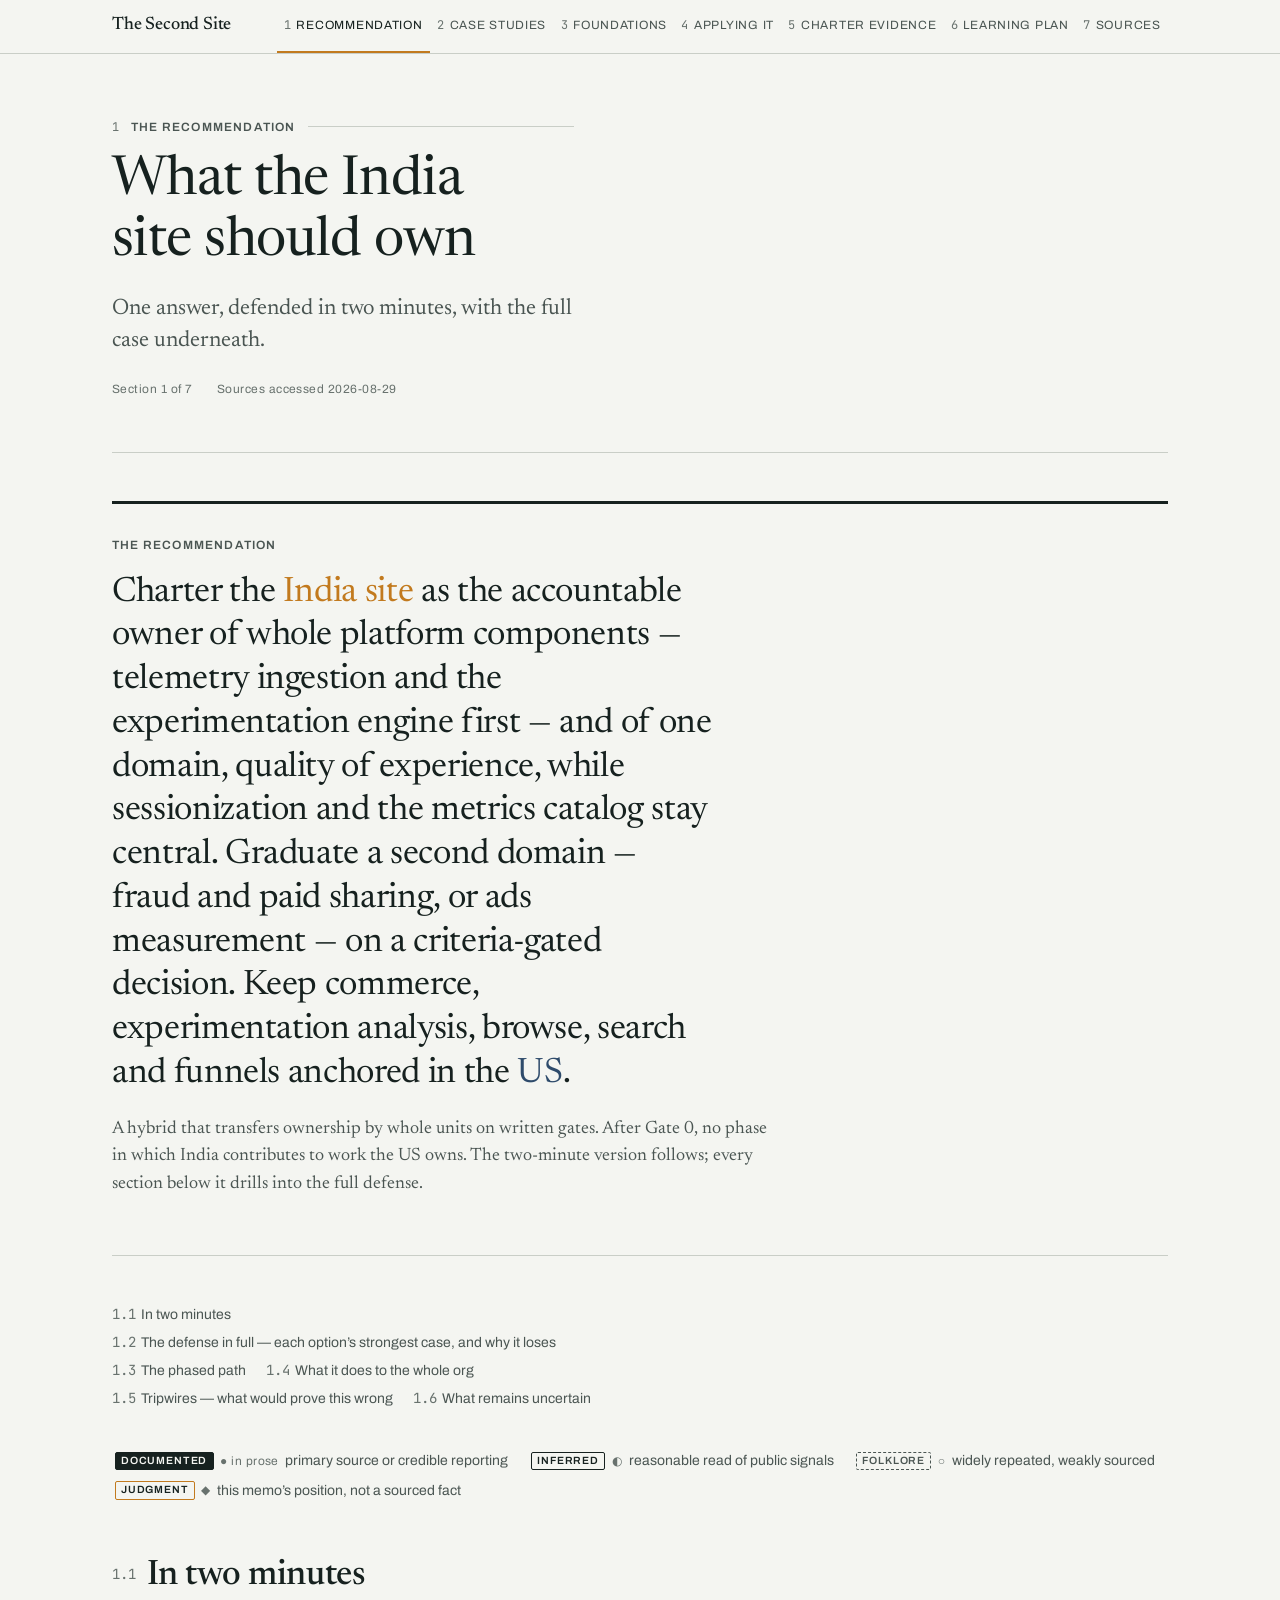
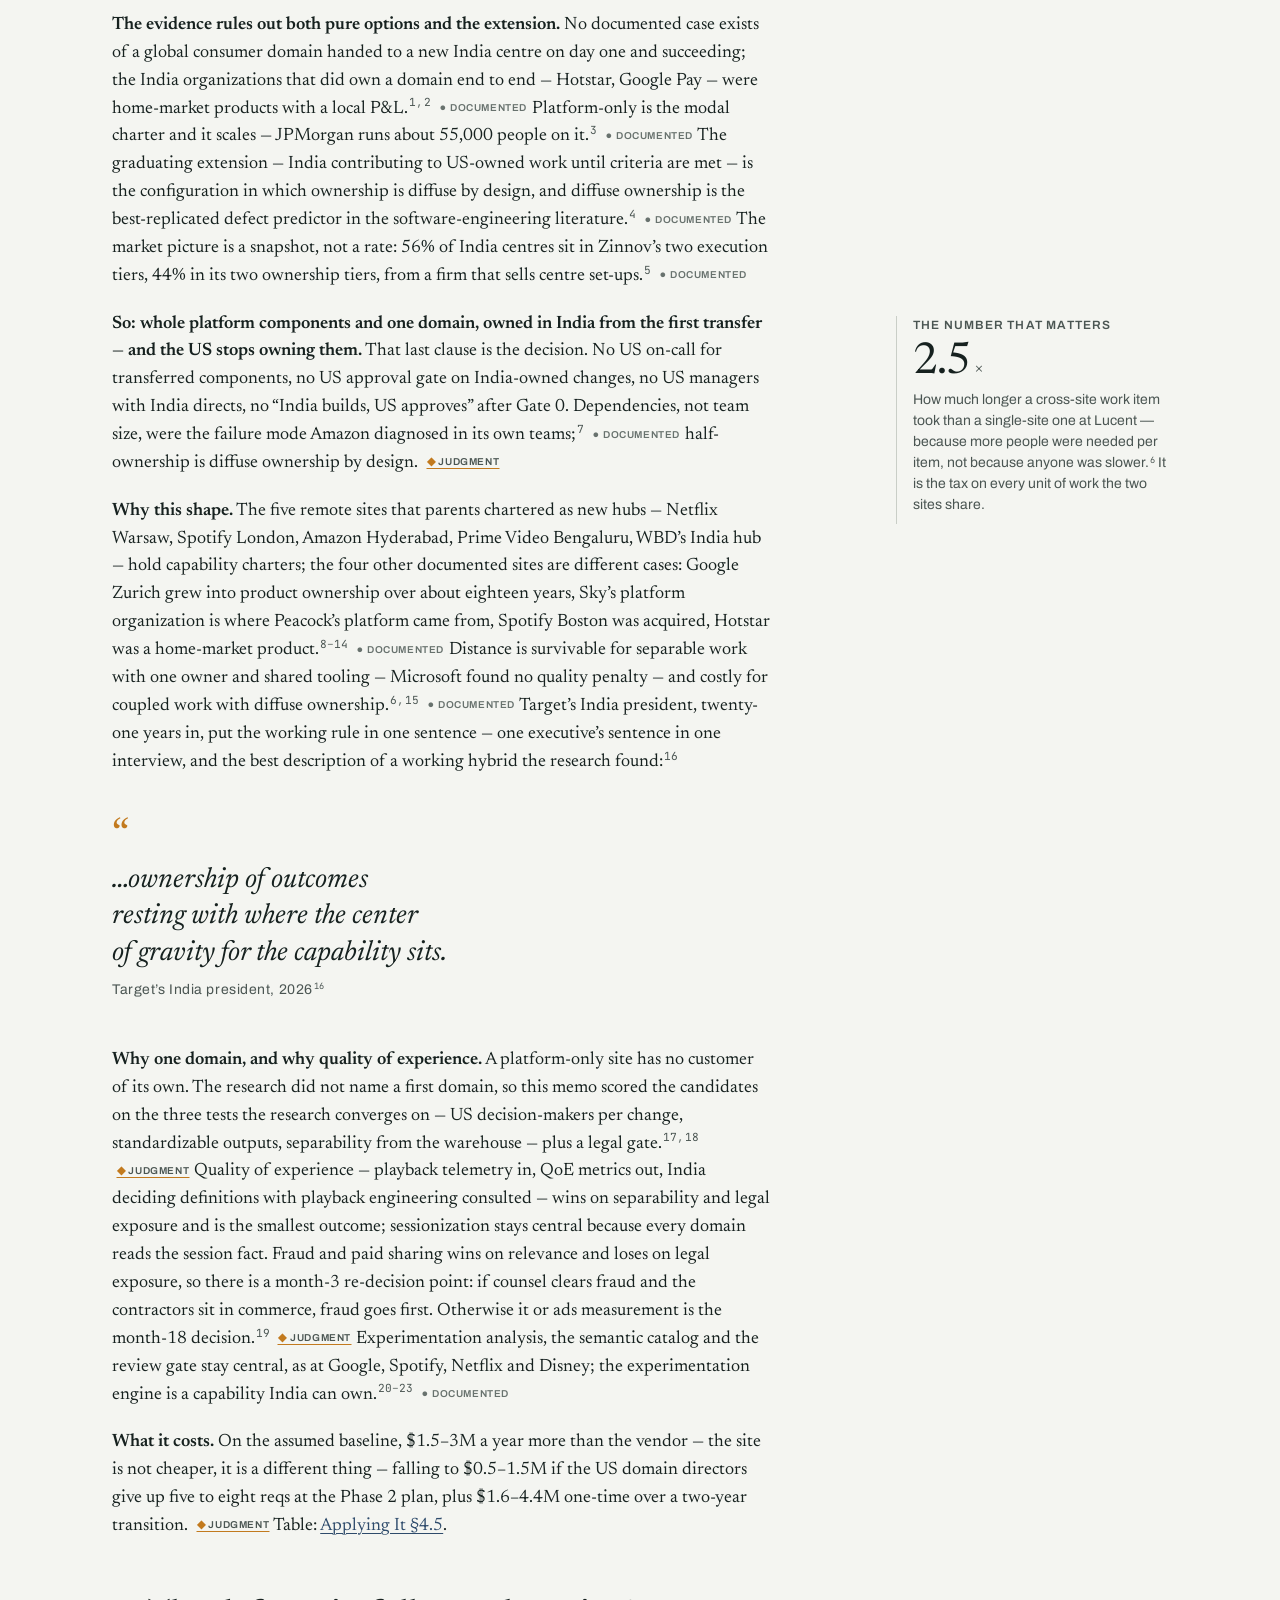
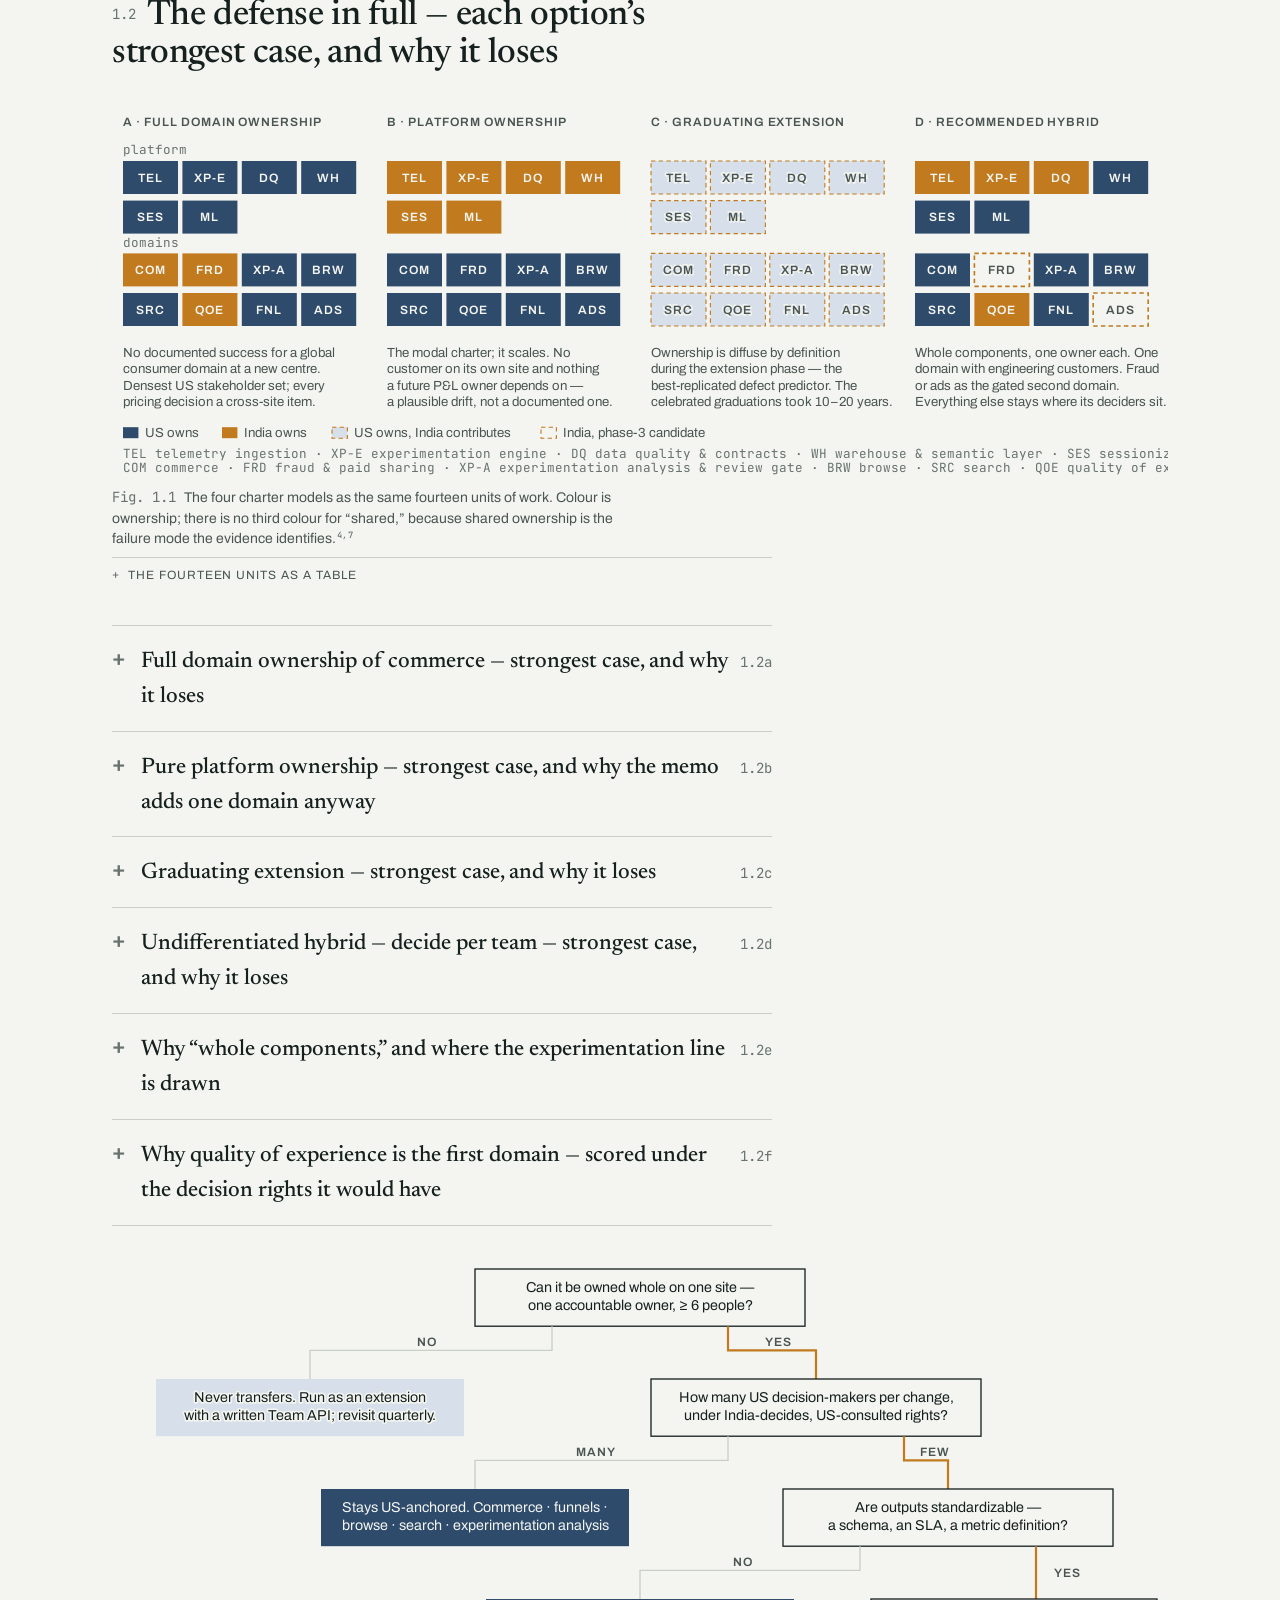
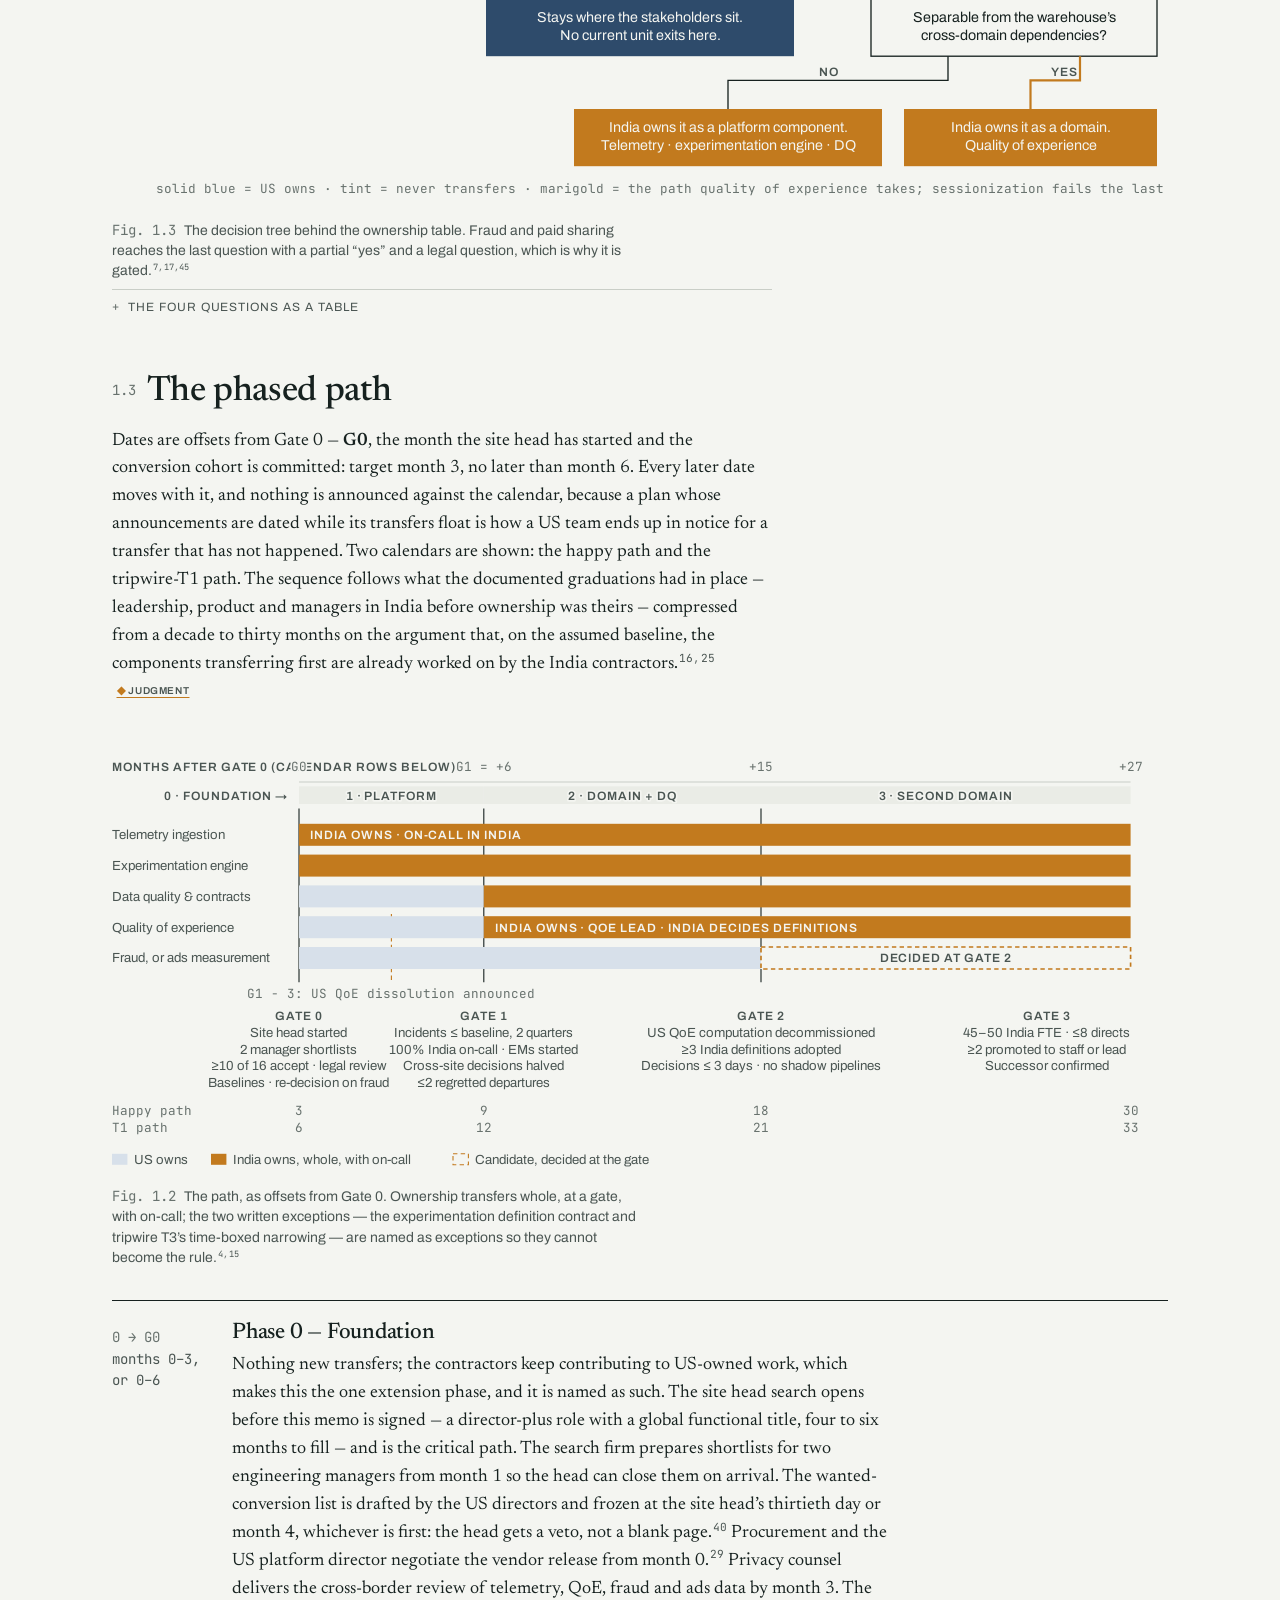
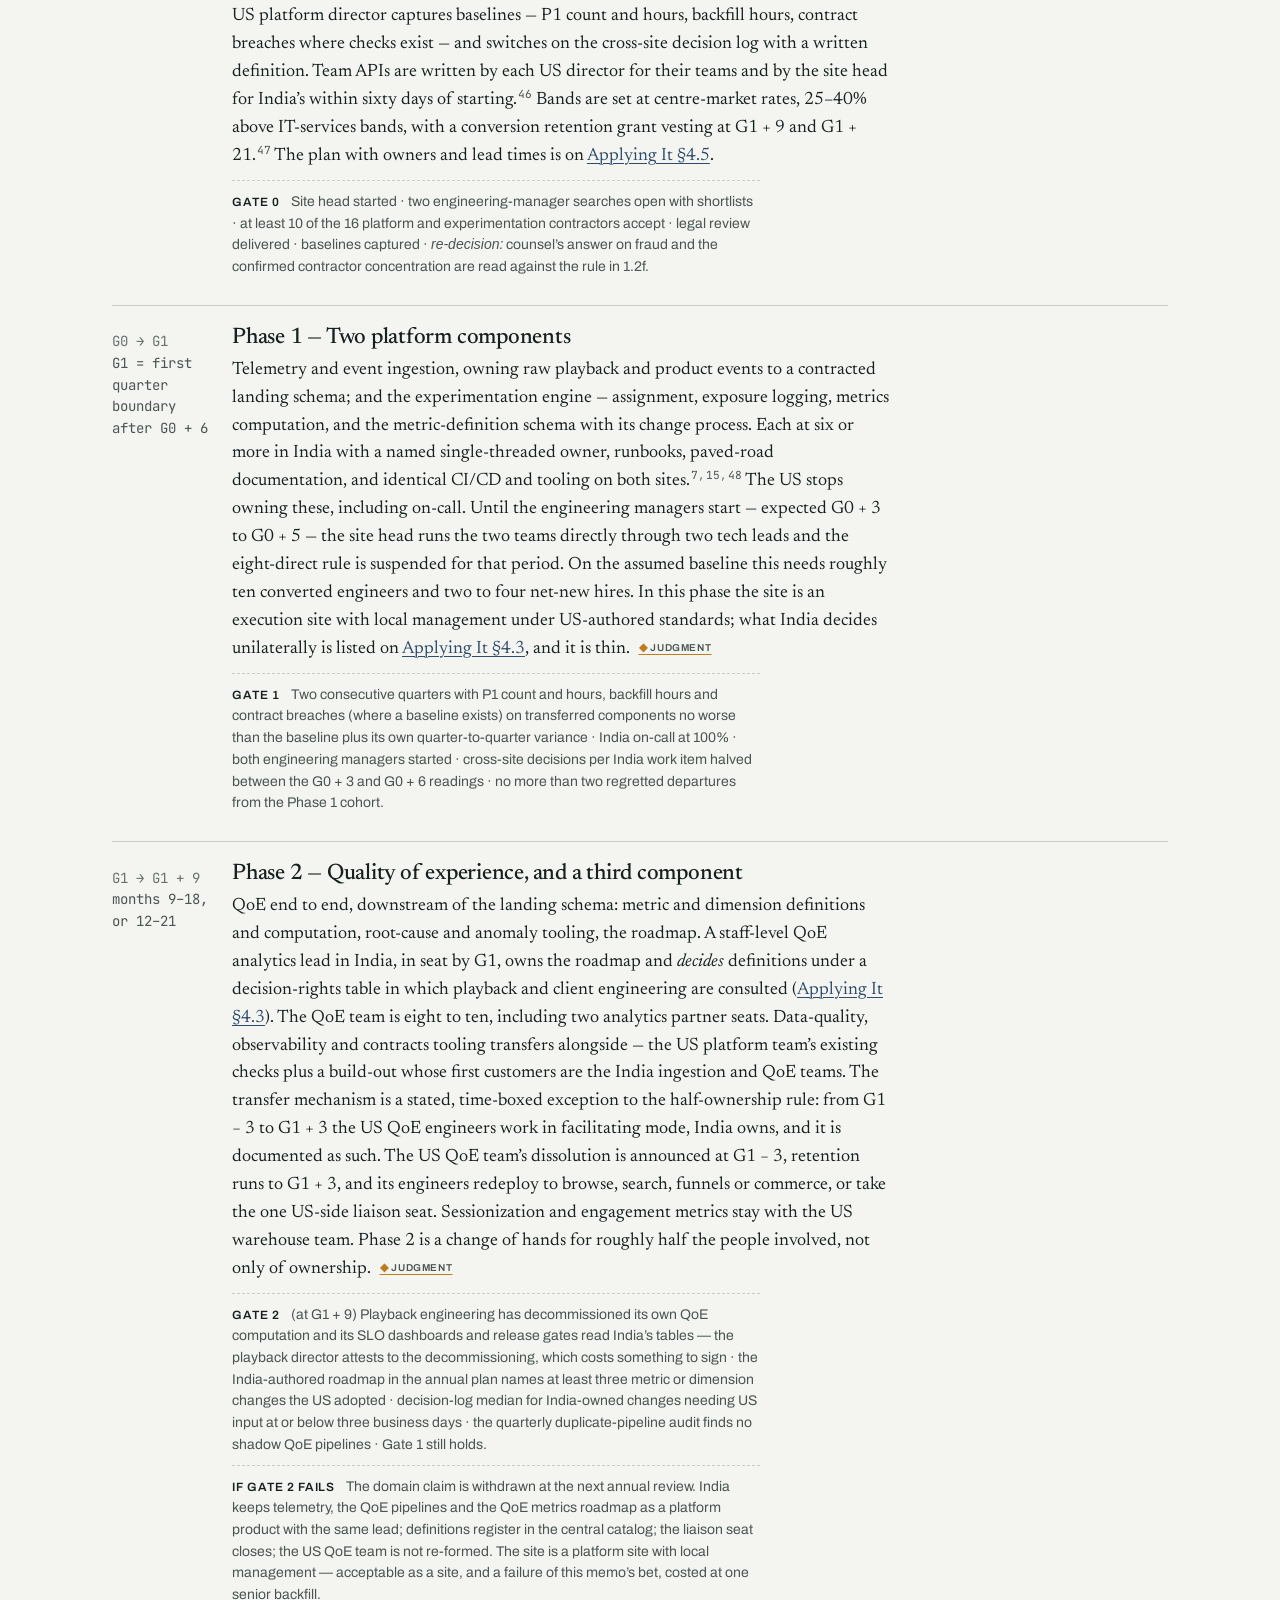
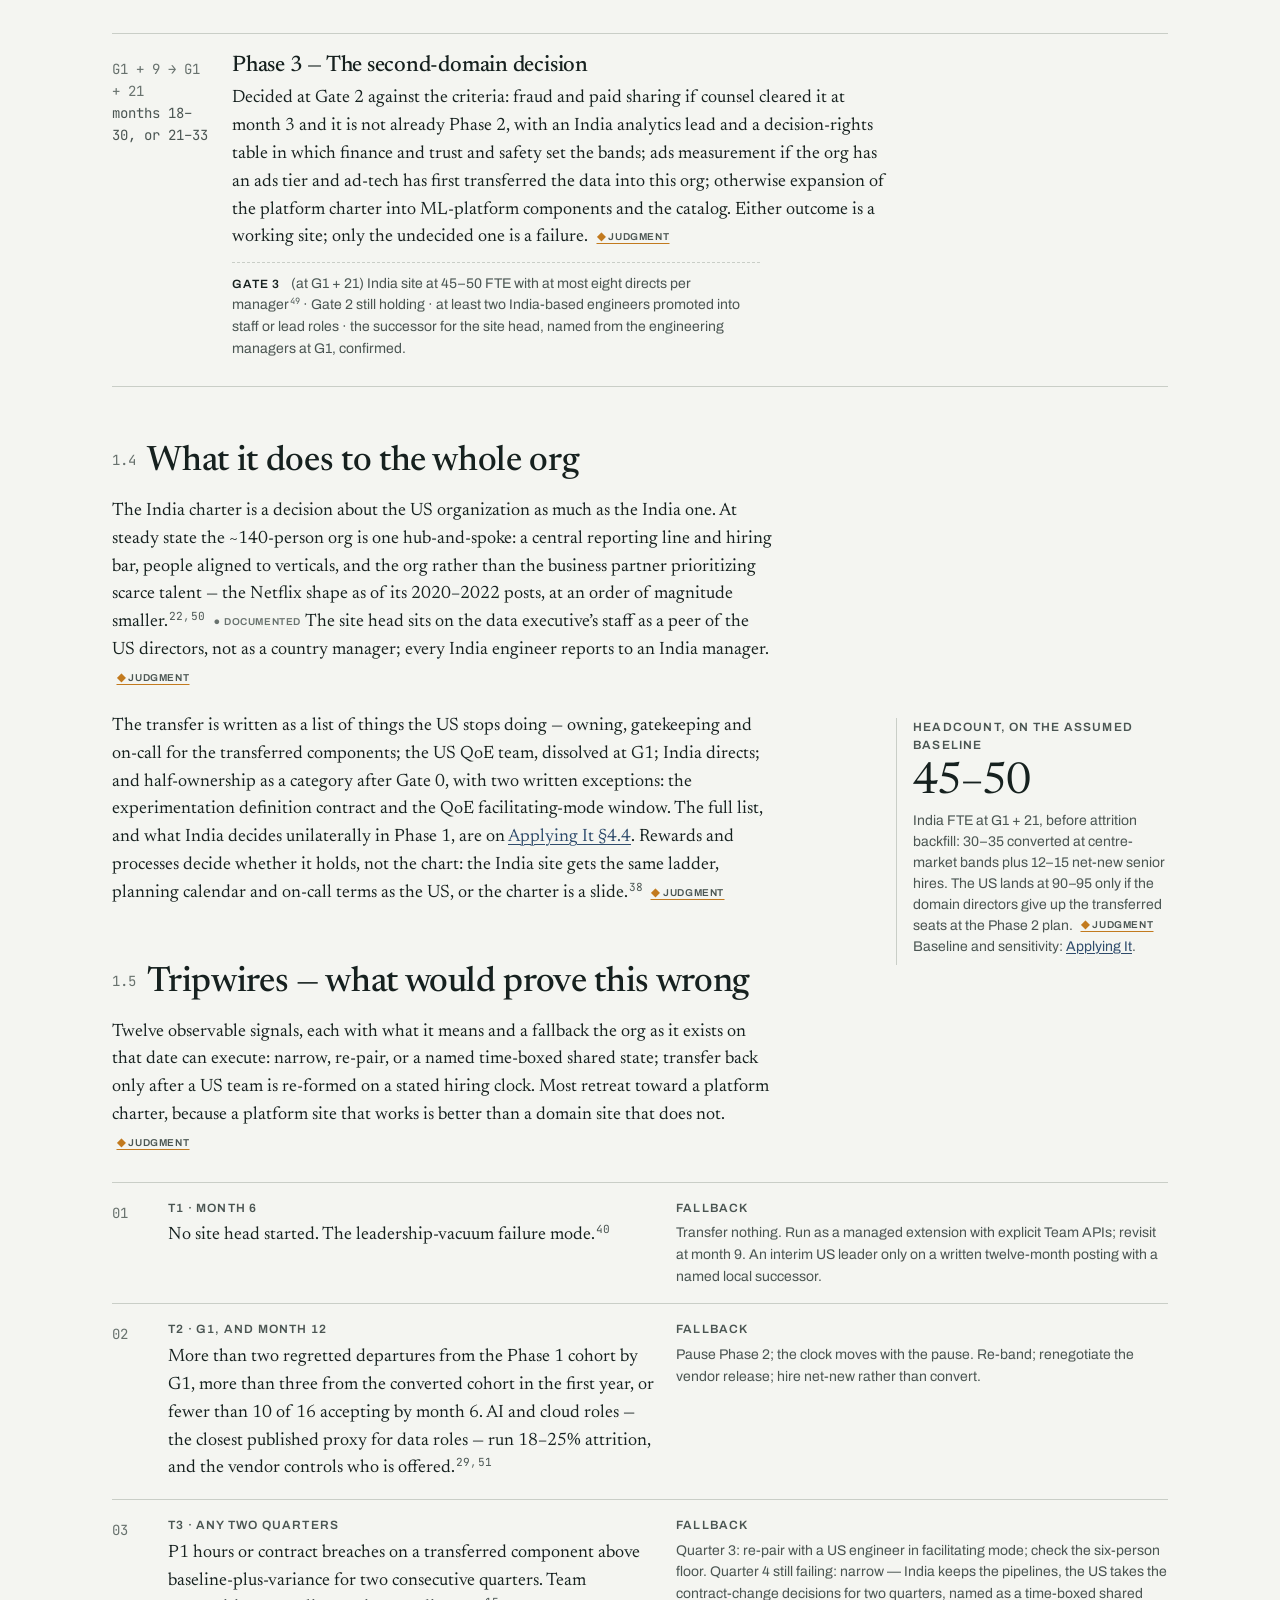
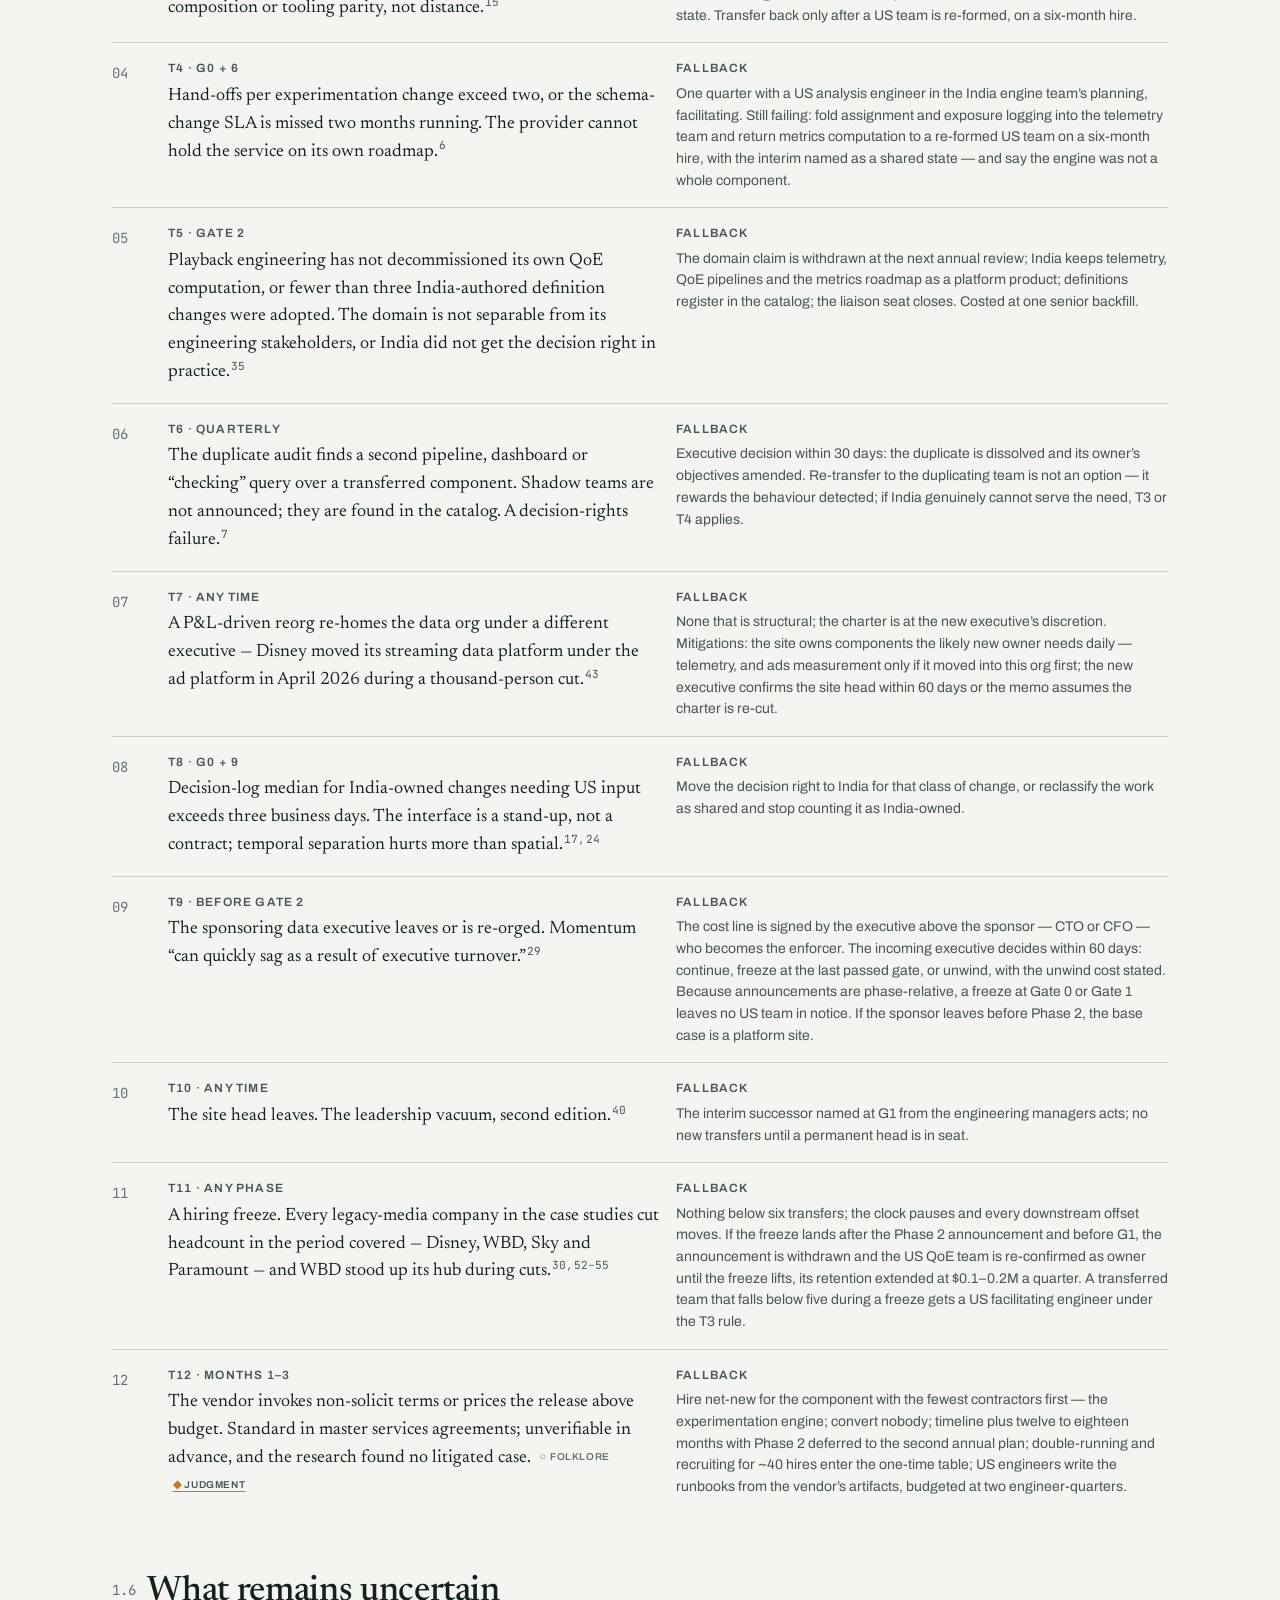
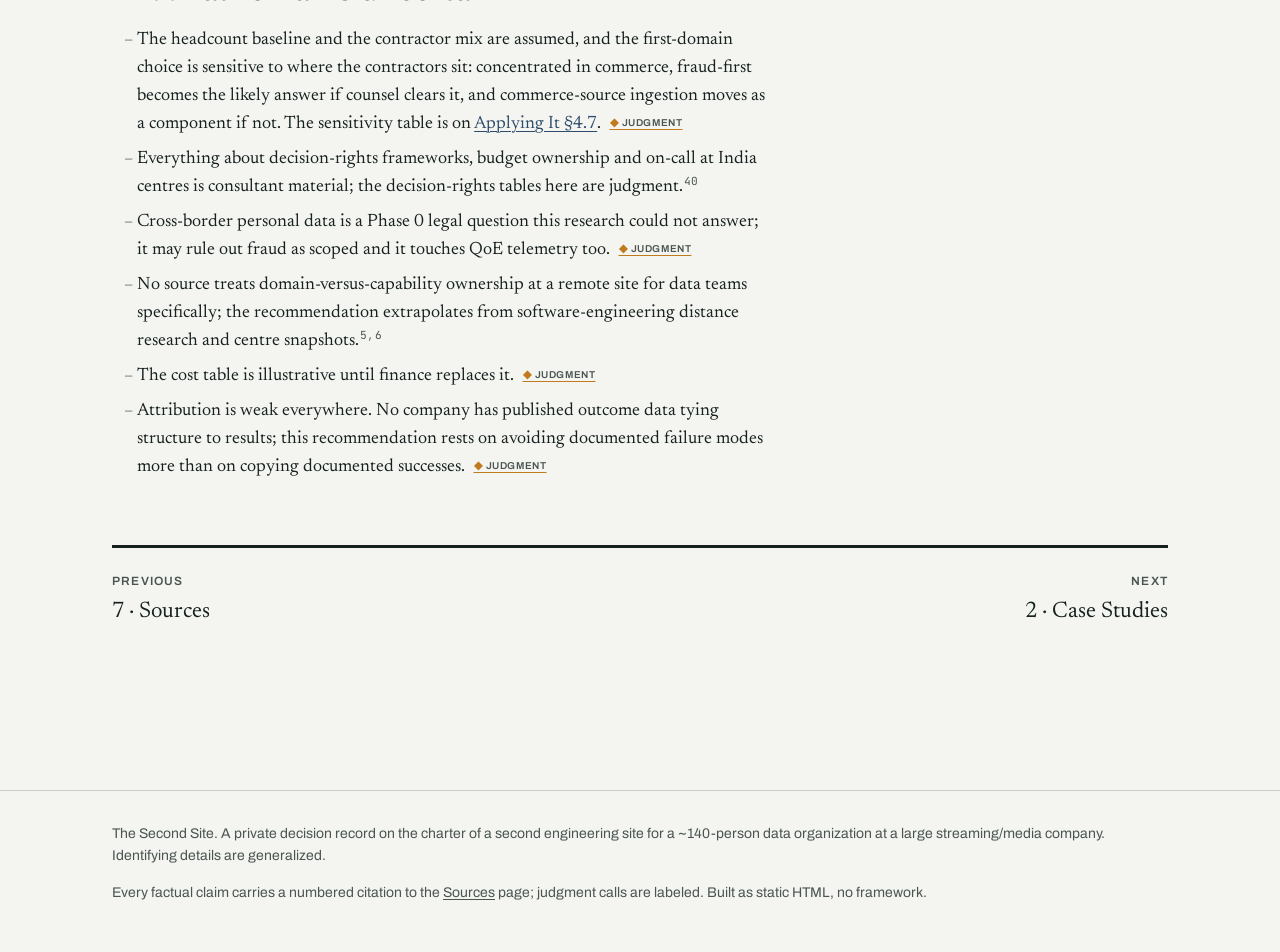
==== commit eb98ffb6: "Phase 4, cycle 2: four reviews, responses, and the v3 recommendation Recommendation v3: phase-relati" ====
--- a/docs/index.html
+++ b/docs/index.html
@@ -5,6 +5,7 @@
 <meta name="viewport" content="width=device-width, initial-scale=1">
 <title>The Recommendation — The Second Site</title>
 <meta name="description" content="The recommendation on the India site&#x27;s charter for a ~140-person data organization, with phases, tripwires and steelmanned alternatives.">
+<link rel="icon" href="data:image/svg+xml,%3Csvg xmlns='http://www.w3.org/2000/svg' viewBox='0 0 16 16'%3E%3Crect width='16' height='16' fill='%23F4F5F1'/%3E%3Crect x='3' y='3' width='10' height='10' fill='%23C27A1E'/%3E%3C/svg%3E">
 <link rel="preconnect" href="https://fonts.googleapis.com">
 <link rel="preconnect" href="https://fonts.gstatic.com" crossorigin>
 <link rel="preload" as="style" href="https://fonts.googleapis.com/css2?family=Newsreader:ital,opsz,wght@0,6..72,400;0,6..72,500;1,6..72,400&family=Archivo:wght@400;600&family=JetBrains+Mono:wght@400&display=swap">
@@ -36,49 +37,48 @@
     <p class="eyebrow"><span class="num">1</span> The Recommendation</p>
     <h1>What the India site should own</h1>
     <p class="dek">One answer, defended in two minutes, with the full case underneath.</p>
-    <p class="meta"><span>6,188 words · 27 min</span><span>Sources accessed 2026-08-29</span></p>
+    <p class="meta"><span>Section 1 of 7</span><span>Sources accessed 2026-08-29</span></p>
   </div>
 
   <div class="body">
     <div class="answer wide">
   <span class="label">The recommendation</span>
-  <p class="thesis">Charter the <span class="in">India site</span> as the accountable owner of whole platform components — telemetry ingestion and the experimentation engine first — and of one whole domain, quality of experience. Graduate a second domain on a dated, criteria-gated decision. Keep commerce, experimentation analysis, browse, search and funnels anchored in the <span class="us">US</span>.</p>
-  <p class="muted" data-cite="none">A hybrid that transfers ownership by whole units on written gates — never a phase in which India contributes to work the US owns. The two-minute version follows; every section below it drills into the full defense.</p>
-</div>
-
-<ul class="toc"><li><a href="#two-minutes"><span class="n">1.1</span>In two minutes</a></li><li><a href="#defense"><span class="n">1.2</span>The defense in full</a></li><li><a href="#phases"><span class="n">1.3</span>The phased path</a></li><li><a href="#org"><span class="n">1.4</span>What it does to the whole org</a></li><li><a href="#tripwires"><span class="n">1.5</span>Tripwires — what would prove this wrong</a></li><li><a href="#steelmen"><span class="n">1.6</span>The strongest case for each rejected option</a></li><li><a href="#uncertain"><span class="n">1.7</span>What remains uncertain</a></li></ul>
-
-<div class="tag-key wide"><span><span class="tag tag-doc">documented</span> primary source or credible reporting</span><span><span class="tag tag-inf">inferred</span> reasonable read of public signals</span><span><span class="tag tag-folk">folklore</span> widely repeated, weakly sourced</span><span><span class="tag tag-judg">judgment</span> our position, not a sourced fact</span></div>
+  <p class="thesis">Charter the <span class="in">India site</span> as the accountable owner of whole platform components — telemetry ingestion and the experimentation engine first — and of one domain, quality of experience, while sessionization and the metrics catalog stay central. Graduate a second domain — fraud and paid sharing, or ads measurement — on a criteria-gated decision. Keep commerce, experimentation analysis, browse, search and funnels anchored in the <span class="us">US</span>.</p>
+  <p class="muted" data-cite="none">A hybrid that transfers ownership by whole units on written gates. After Gate 0, no phase in which India contributes to work the US owns. The two-minute version follows; every section below it drills into the full defense.</p>
+</div>
+
+<ul class="toc"><li><a href="#two-minutes"><span class="n">1.1</span>In two minutes</a></li><li><a href="#defense"><span class="n">1.2</span>The defense in full — each option’s strongest case, and why it loses</a></li><li><a href="#phases"><span class="n">1.3</span>The phased path</a></li><li><a href="#org"><span class="n">1.4</span>What it does to the whole org</a></li><li><a href="#tripwires"><span class="n">1.5</span>Tripwires — what would prove this wrong</a></li><li><a href="#uncertain"><span class="n">1.6</span>What remains uncertain</a></li></ul>
+
+<div class="tag-key wide"><span><span class="tag tag-doc">documented</span> <span class="g">● in prose</span> primary source or credible reporting</span><span><span class="tag tag-inf">inferred</span> <span class="g">◐</span> reasonable read of public signals</span><span><span class="tag tag-folk">folklore</span> <span class="g">○</span> widely repeated, weakly sourced</span><span><span class="tag tag-judg">judgment</span> <span class="g">◆</span> this memo’s position, not a sourced fact</span></div>
 
 <h2 id="two-minutes"><span class="n">1.1</span>In two minutes</h2>
 
-<p><strong>The evidence rules out both pure options and the extension.</strong> No documented case exists of a global consumer domain handed to a new India centre on day one and succeeding; the India organizations that did own a domain end to end — Hotstar, Google Pay — were home-market products with a local P&amp;L.<sup class="c"><a href="sources.html#s-1">1</a><a href="sources.html#s-2">2</a></sup><span class="tag tag-doc">documented</span> Platform-only is the modal charter and it scales — JPMorgan runs about 55,000 people on it.<sup class="c"><a href="sources.html#s-3">3</a></sup> <span class="tag tag-doc">documented</span> Whether it drifts into a cost centre is less documented than this memo's first draft claimed: the divestiture record is BPO-era, and the "captives stagnate" line is one practitioner in a trade article.<sup class="c"><a href="sources.html#s-4">4</a><a href="sources.html#s-5">5</a></sup><span class="tag tag-inf">inferred</span> The graduating extension — India contributing to US-owned work until criteria are met — is the configuration in which ownership is diffuse by design, and diffuse ownership is the best-replicated defect predictor in the software-engineering literature.<sup class="c"><a href="sources.html#s-6">6</a></sup> <span class="tag tag-doc">documented</span> The market picture is a snapshot, not a rate: 56% of India centres sit in Zinnov's two execution tiers, 44% in its two ownership tiers, from a firm that sells centre set-ups, which also claims 27% reach its ownership tier within five years by a method it does not publish.<sup class="c"><a href="sources.html#s-7">7</a></sup> <span class="tag tag-doc">documented</span></p>
-
-<aside class="rail"><span class="label">The number that matters</span><span class="big">2.5<small>×</small></span><p>How much longer a cross-site work item took than a single-site one at Lucent — because more people were needed per item, not because anyone was slower.<sup class="c"><a href="sources.html#s-8">8</a></sup> It is the tax on every unit of work the two sites share.</p></aside>
-
-<p><strong>So: whole platform components and one whole domain, owned in India from the first transfer — and the US stops owning them.</strong> That last clause is the decision. No US on-call for transferred components, no US approval gate on India-owned changes, no US managers with India directs, no "India builds, US approves" past the first phase. Diffuse ownership predicts defects; dependencies, not team size, were the failure mode Amazon diagnosed in its own teams.<sup class="c"><a href="sources.html#s-6">6</a><a href="sources.html#s-9">9</a></sup><span class="tag tag-doc">documented</span> Half-ownership is diffuse ownership by design. <span class="tag tag-judg">judgment</span></p>
-
-<p><strong>Why this shape.</strong> The remote sites that US parents chartered as new hubs — Netflix Warsaw, Prime Video Bengaluru, WBD's India hub — hold capability charters; Google Zurich grew into product ownership over about eighteen years, and Sky's platform organization and Spotify Boston were origin or acquired sites, not new hubs.<sup class="c"><a href="sources.html#s-10">10</a><a href="sources.html#s-15" class="r">15</a></sup><span class="tag tag-doc">documented</span> The distance research says distance is survivable for separable work with one owner and shared tooling — Microsoft found no quality penalty — and costly for coupled work with diffuse ownership.<sup class="c"><a href="sources.html#s-8">8</a><a href="sources.html#s-16">16</a></sup><span class="tag tag-doc">documented</span></p>
-
-<blockquote class="pull">"…ownership of outcomes resting with where the center of gravity for the capability sits."<span class="who">Target's India president, twenty-one years into the site — one executive's sentence in one interview, and the best description of a working hybrid the research found.<sup class="c"><a href="sources.html#s-17">17</a></sup></span></blockquote>
-
-<p><strong>Why one domain, and why quality of experience.</strong> A platform-only site has no customer of its own. The research tracks did not converge on a first domain — the canon voted for fraud, the India evidence for telemetry, the case studies for QoE or sessions as a <em>graduating</em> domain — so this memo scored the candidates on three tests the research does converge on: US decision-makers per change, standardizable outputs, separability from the warehouse.<sup class="c"><a href="sources.html#s-18">18</a><a href="sources.html#s-19">19</a></sup><span class="tag tag-judg">judgment</span> Quality of experience — playback telemetry in, QoE metrics out, engineering consumers under a decision-rights table — wins on separability and on legal exposure, and it is the smallest outcome. Sessionization stays central: the session fact table is the warehouse's spine. Fraud and paid sharing wins on relevance and loses on legal exposure and dollar-denominated decisions; it and ads measurement are the month-18 candidates.<sup class="c"><a href="sources.html#s-20">20</a></sup> Lower risk first, and the memo says so. <span class="tag tag-judg">judgment</span> Experimentation analysis, the metrics catalog and the review gate stay central, as at Google, Spotify, Netflix and Disney; the experimentation <em>engine</em> is a capability India can own.<sup class="c"><a href="sources.html#s-21">21</a><a href="sources.html#s-24" class="r">24</a></sup><span class="tag tag-doc">documented</span></p>
-
-<p><strong>What it costs.</strong> On the assumed baseline, roughly the same as today by year three — more in India, less in the US — in exchange for a two-year transition and $0.7–1.5M one-time; $1–2M a year more if the US backfill offset is not taken. <span class="tag tag-judg">judgment</span> The table is on <a href="applying-it.html#arithmetic">Applying It</a>.</p>
-
-<h2 id="defense"><span class="n">1.2</span>The defense in full</h2>
-
-<figure class="wide">
-<svg viewBox="0 0 960 318" role="img" aria-labelledby="f11t f11d">
+<p><strong>The evidence rules out both pure options and the extension.</strong> No documented case exists of a global consumer domain handed to a new India centre on day one and succeeding; the India organizations that did own a domain end to end — Hotstar, Google Pay — were home-market products with a local P&amp;L.<sup class="c"><a href="sources.html#s-1">1</a><a href="sources.html#s-2">2</a></sup> <span class="tag tag-doc">documented</span> Platform-only is the modal charter and it scales — JPMorgan runs about 55,000 people on it.<sup class="c"><a href="sources.html#s-3">3</a></sup> <span class="tag tag-doc">documented</span> The graduating extension — India contributing to US-owned work until criteria are met — is the configuration in which ownership is diffuse by design, and diffuse ownership is the best-replicated defect predictor in the software-engineering literature.<sup class="c"><a href="sources.html#s-4">4</a></sup> <span class="tag tag-doc">documented</span> The market picture is a snapshot, not a rate: 56% of India centres sit in Zinnov’s two execution tiers, 44% in its two ownership tiers, from a firm that sells centre set-ups.<sup class="c"><a href="sources.html#s-5">5</a></sup> <span class="tag tag-doc">documented</span></p>
+
+<aside class="rail"><span class="label">The number that matters</span><span class="big">2.5<small>×</small></span><p>How much longer a cross-site work item took than a single-site one at Lucent — because more people were needed per item, not because anyone was slower.<sup class="c"><a href="sources.html#s-6">6</a></sup> It is the tax on every unit of work the two sites share.</p></aside>
+
+<p><strong>So: whole platform components and one domain, owned in India from the first transfer — and the US stops owning them.</strong> That last clause is the decision. No US on-call for transferred components, no US approval gate on India-owned changes, no US managers with India directs, no “India builds, US approves” after Gate 0. Dependencies, not team size, were the failure mode Amazon diagnosed in its own teams;<sup class="c"><a href="sources.html#s-7">7</a></sup> <span class="tag tag-doc">documented</span> half-ownership is diffuse ownership by design. <span class="tag tag-judg">judgment</span></p>
+
+<p><strong>Why this shape.</strong> The five remote sites that parents chartered as new hubs — Netflix Warsaw, Spotify London, Amazon Hyderabad, Prime Video Bengaluru, WBD’s India hub — hold capability charters; the four other documented sites are different cases: Google Zurich grew into product ownership over about eighteen years, Sky’s platform organization is where Peacock’s platform came from, Spotify Boston was acquired, Hotstar was a home-market product.<sup class="c"><a href="sources.html#s-8">8</a><a href="sources.html#s-14" class="r">14</a></sup> <span class="tag tag-doc">documented</span> Distance is survivable for separable work with one owner and shared tooling — Microsoft found no quality penalty — and costly for coupled work with diffuse ownership.<sup class="c"><a href="sources.html#s-6">6</a><a href="sources.html#s-15">15</a></sup> <span class="tag tag-doc">documented</span> Target’s India president, twenty-one years in, put the working rule in one sentence — one executive’s sentence in one interview, and the best description of a working hybrid the research found:<sup class="c"><a href="sources.html#s-16">16</a></sup></p>
+
+<blockquote class="pull">…ownership of outcomes resting with where the center of gravity for the capability sits.<span class="who">Target’s India president, 2026<sup class="c"><a href="sources.html#s-16">16</a></sup></span></blockquote>
+
+<p><strong>Why one domain, and why quality of experience.</strong> A platform-only site has no customer of its own. The research did not name a first domain, so this memo scored the candidates on the three tests the research converges on — US decision-makers per change, standardizable outputs, separability from the warehouse — plus a legal gate.<sup class="c"><a href="sources.html#s-17">17</a><a href="sources.html#s-18">18</a></sup> <span class="tag tag-judg">judgment</span> Quality of experience — playback telemetry in, QoE metrics out, India deciding definitions with playback engineering consulted — wins on separability and legal exposure and is the smallest outcome; sessionization stays central because every domain reads the session fact. Fraud and paid sharing wins on relevance and loses on legal exposure, so there is a month-3 re-decision point: if counsel clears fraud and the contractors sit in commerce, fraud goes first. Otherwise it or ads measurement is the month-18 decision.<sup class="c"><a href="sources.html#s-19">19</a></sup> <span class="tag tag-judg">judgment</span> Experimentation analysis, the semantic catalog and the review gate stay central, as at Google, Spotify, Netflix and Disney; the experimentation engine is a capability India can own.<sup class="c"><a href="sources.html#s-20">20</a><a href="sources.html#s-23" class="r">23</a></sup> <span class="tag tag-doc">documented</span></p>
+
+<p><strong>What it costs.</strong> On the assumed baseline, $1.5–3M a year more than the vendor — the site is not cheaper, it is a different thing — falling to $0.5–1.5M if the US domain directors give up five to eight reqs at the Phase 2 plan, plus $1.6–4.4M one-time over a two-year transition. <span class="tag tag-judg">judgment</span> Table: <a href="applying-it.html#arithmetic">Applying It §4.5</a>.</p>
+
+<h2 id="defense"><span class="n">1.2</span>The defense in full — each option’s strongest case, and why it loses</h2>
+
+<figure class="wide scroll">
+<svg viewBox="0 0 960 336" role="img" aria-labelledby="f11t f11d">
 <title id="f11t">Four charter models drawn as the same fourteen units of work, coloured by owning site</title>
-<desc id="f11d">Four panels. Full domain ownership colours commerce, fraud and QoE marigold for India. Platform ownership colours all six platform components marigold. Graduating extension colours everything US blue with dashed marigold outlines meaning India contributes but does not own. The recommended hybrid colours telemetry, the experimentation engine, data quality tooling and quality of experience marigold; fraud and ads measurement carry a dashed outline as phase-three candidates; warehouse, sessionization, ML platform and the remaining domains are US blue.</desc>
+<desc id="f11d">Four panels of fourteen blocks. Full domain ownership colours commerce, fraud and QoE marigold for India. Platform ownership colours all six platform components marigold. Graduating extension colours everything US blue with dashed marigold outlines meaning India contributes but does not own. The recommended hybrid colours telemetry, the experimentation engine, data quality tooling and quality of experience marigold; fraud and ads measurement carry a dashed outline as phase-three candidates; the rest are US blue. The table below lists every block.</desc>
 <text x="10" y="18" class="fig-l">A · Full domain ownership</text>
 <text x="250" y="18" class="fig-l">B · Platform ownership</text>
 <text x="490" y="18" class="fig-l">C · Graduating extension</text>
 <text x="730" y="18" class="fig-l fig-in">D · Recommended hybrid</text>
 <text x="10" y="44" class="fig-m">platform</text>
 <text x="10" y="128" class="fig-m">domains</text>
-<!-- Panel A -->
 <g>
  <rect x="10" y="50" width="50" height="30" class="fig-us"/><text x="35" y="69" text-anchor="middle" class="fig-l fig-on">TEL</text>
  <rect x="64" y="50" width="50" height="30" class="fig-us"/><text x="89" y="69" text-anchor="middle" class="fig-l fig-on">XP-E</text>
@@ -99,7 +99,6 @@
  <text x="10" y="258" class="fig-t2">Densest US stakeholder set; every</text>
  <text x="10" y="273" class="fig-t2">pricing decision a cross-site item.</text>
 </g>
-<!-- Panel B -->
 <g>
  <rect x="250" y="50" width="50" height="30" class="fig-in"/><text x="275" y="69" text-anchor="middle" class="fig-l fig-on">TEL</text>
  <rect x="304" y="50" width="50" height="30" class="fig-in"/><text x="329" y="69" text-anchor="middle" class="fig-l fig-on">XP-E</text>
@@ -120,7 +119,6 @@
  <text x="250" y="258" class="fig-t2">a future P&amp;L owner depends on —</text>
  <text x="250" y="273" class="fig-t2">a plausible drift, not a documented one.</text>
 </g>
-<!-- Panel C -->
 <g class="fig-dash">
  <rect x="490" y="50" width="50" height="30" class="fig-us-soft fig-stroke-in"/><text x="515" y="69" text-anchor="middle" class="fig-l">TEL</text>
  <rect x="544" y="50" width="50" height="30" class="fig-us-soft fig-stroke-in"/><text x="569" y="69" text-anchor="middle" class="fig-l">XP-E</text>
@@ -141,7 +139,6 @@
 <text x="490" y="243" class="fig-t2">during the extension phase — the</text>
 <text x="490" y="258" class="fig-t2">best-replicated defect predictor. The</text>
 <text x="490" y="273" class="fig-t2">celebrated graduations took 10–20 years.</text>
-<!-- Panel D -->
 <g>
  <rect x="730" y="50" width="50" height="30" class="fig-in"/><text x="755" y="69" text-anchor="middle" class="fig-l fig-on">TEL</text>
  <rect x="784" y="50" width="50" height="30" class="fig-in"/><text x="809" y="69" text-anchor="middle" class="fig-l fig-on">XP-E</text>
@@ -162,112 +159,126 @@
  <text x="730" y="258" class="fig-t2">or ads as the gated second domain.</text>
  <text x="730" y="273" class="fig-t2">Everything else stays where its deciders sit.</text>
 </g>
-<rect x="10" y="300" width="14" height="10" class="fig-us"/><text x="30" y="309" class="fig-t2">US owns</text>
-<rect x="100" y="300" width="14" height="10" class="fig-in"/><text x="120" y="309" class="fig-t2">India owns</text>
-<rect x="200" y="300" width="14" height="10" class="fig-us-soft fig-stroke-in fig-dash"/><text x="220" y="309" class="fig-t2">US owns, India contributes</text>
-<rect x="390" y="300" width="14" height="10" class="fig-paper fig-stroke-in fig-dash"/><text x="410" y="309" class="fig-t2">India, phase-3 candidate</text>
+<rect x="10" y="292" width="14" height="10" class="fig-us"/><text x="30" y="301" class="fig-t2">US owns</text>
+<rect x="100" y="292" width="14" height="10" class="fig-in"/><text x="120" y="301" class="fig-t2">India owns</text>
+<rect x="200" y="292" width="14" height="10" class="fig-us-soft fig-stroke-in fig-dash"/><text x="220" y="301" class="fig-t2">US owns, India contributes</text>
+<rect x="390" y="292" width="14" height="10" class="fig-paper fig-stroke-in fig-dash"/><text x="410" y="301" class="fig-t2">India, phase-3 candidate</text>
+<text x="10" y="320" class="fig-m">TEL telemetry ingestion · XP-E experimentation engine · DQ data quality &amp; contracts · WH warehouse &amp; semantic layer · SES sessionization · ML ML platform</text>
+<text x="10" y="333" class="fig-m">COM commerce · FRD fraud &amp; paid sharing · XP-A experimentation analysis &amp; review gate · BRW browse · SRC search · QOE quality of experience · FNL funnels · ADS ads measurement</text>
 </svg>
-<figcaption><span class="fig">Fig. 1.1</span>The four charter models drawn as the same fourteen units of work. Colour is ownership; there is deliberately no third colour for "shared," because shared ownership is the failure mode the evidence identifies.<sup class="c"><a href="sources.html#s-6">6</a><a href="sources.html#s-9">9</a></sup>Key: TEL telemetry ingestion · XP-E experimentation engine · DQ data quality &amp; contracts · WH warehouse &amp; semantic layer · SES sessionization &amp; engagement · ML ML platform · COM commerce · FRD fraud &amp; paid sharing · XP-A experimentation analysis &amp; review gate · BRW browse · SRC search · QOE quality of experience · FNL conversion funnels · ADS ads measurement.</figcaption>
+<p class="cue">scroll →</p>
+<figcaption><span class="fig">Fig. 1.1</span>The four charter models as the same fourteen units of work. Colour is ownership; there is no third colour for “shared,” because shared ownership is the failure mode the evidence identifies.<sup class="c"><a href="sources.html#s-4">4</a><a href="sources.html#s-7">7</a></sup></figcaption>
+<details class="alt"><summary>The fourteen units as a table</summary><div class="tbl-wrap"><table><thead><tr><th>Unit</th><th>A · Domain</th><th>B · Platform</th><th>C · Extension</th><th>D · Recommended</th></tr></thead><tbody>
+<tr><td>Telemetry ingestion</td><td>US</td><td>India</td><td>US, India contributes</td><td>India · Phase 1</td></tr>
+<tr><td>Experimentation engine</td><td>US</td><td>India</td><td>US, India contributes</td><td>India · Phase 1</td></tr>
+<tr><td>Data quality &amp; contracts</td><td>US</td><td>India</td><td>US, India contributes</td><td>India · Phase 2</td></tr>
+<tr><td>Warehouse &amp; semantic layer</td><td>US</td><td>India</td><td>US, India contributes</td><td>US</td></tr>
+<tr><td>Sessionization</td><td>US</td><td>India</td><td>US, India contributes</td><td>US</td></tr>
+<tr><td>ML platform</td><td>US</td><td>India</td><td>US, India contributes</td><td>US (Phase 3 alternative)</td></tr>
+<tr><td>Commerce</td><td>India</td><td>US</td><td>US, India contributes</td><td>US</td></tr>
+<tr><td>Fraud &amp; paid sharing</td><td>India</td><td>US</td><td>US, India contributes</td><td>India · Phase 3 candidate</td></tr>
+<tr><td>Experimentation analysis &amp; review gate</td><td>US</td><td>US</td><td>US, India contributes</td><td>US</td></tr>
+<tr><td>Browse · Search · Funnels</td><td>US</td><td>US</td><td>US, India contributes</td><td>US</td></tr>
+<tr><td>Quality of experience</td><td>India</td><td>US</td><td>US, India contributes</td><td>India · Phase 2</td></tr>
+<tr><td>Ads measurement</td><td>US</td><td>US</td><td>US, India contributes</td><td>India · Phase 3 candidate</td></tr>
+</tbody></table></div></details>
 </figure>
 
 <details class="drill" id="why-not-domain">
-<summary>Why not full domain ownership of commerce <span class="k">1.2a</span></summary>
-<div class="in">
-<p>The domain-ownership success stories are real and they are all the wrong kind. Hotstar was built and scaled in India and its platform was reused for Disney+ in Southeast Asia, Israel, South Africa and the Middle East — but it was a home-market product with a local P&amp;L, not a charter handed to a centre (the full account is on <a href="case-studies.html#disney">Case Studies</a>).<sup class="c"><a href="sources.html#s-1">1</a></sup> <span class="tag tag-doc">documented</span> Google's Bengaluru campus post says the same thing in its own words: "building from India, for the world," citing Google Pay.<sup class="c"><a href="sources.html#s-2">2</a></sup> <span class="tag tag-doc">documented</span> The pattern is India-first products that later globalized, not global products handed over. <span class="tag tag-inf">inferred</span></p>
-<p>Commerce is also the domain with the densest set of US decision-makers per change — pricing, bundling, finance, legal, trust and safety — and the research on cross-site work is specific about what that costs: work items spanning sites took about 2.5 times as long, not because individuals were slower but because more people were needed to resolve each one, and time-zone separation hurt more than distance.<sup class="c"><a href="sources.html#s-8">8</a><a href="sources.html#s-25">25</a></sup><span class="tag tag-doc">documented</span> The documented domain owners had three things by the time ownership was described as theirs — a site head with a global title, product management, second-line managers; the sequence is not documented — and on the assumed baseline this site has none of them today.<sup class="c"><a href="sources.html#s-17">17</a><a href="sources.html#s-26">26</a></sup><span class="tag tag-doc">documented</span></p>
-<p>Hotstar's coda is often read as the risk of domain charters. It is not. After losing the IPL rights in 2022 its technology team drained toward the rights' new holder, per one trade newsletter quoting an unnamed executive, and Disney then folded the business into a joint venture it does not control.<sup class="c"><a href="sources.html#s-1">1</a><a href="sources.html#s-27">27</a></sup><span class="tag tag-inf">inferred</span> That shows a self-contained site follows its market's P&amp;L — which is true of any charter — not that domain ownership fails. <span class="tag tag-judg">judgment</span> The commerce sub-domain with the best case, fraud and paid sharing, is scored and gated below.</p>
+<summary>Full domain ownership of commerce — strongest case, and why it loses <span class="k">1.2a</span></summary>
+<div class="in">
+<p><em>Strongest case.</em> Hotstar proves an India engineering organization can own a streaming product at record concurrency and export its platform (the full account is on <a href="case-studies.html#disney">Case Studies</a>).<sup class="c"><a href="sources.html#s-1">1</a></sup> <span class="tag tag-doc">documented</span> Amazon’s lesson is to move the decision-maker with the team and to treat dependencies as defects; a whole domain with a single-threaded leader on site is exactly that.<sup class="c"><a href="sources.html#s-7">7</a></sup> <span class="tag tag-doc">documented</span> Contractors already touch commerce pipelines; commerce has the clearest P&amp;L, so India would own an outcome the company cares about. Decisive ownership beats a decade-long graduation. <span class="tag tag-judg">judgment</span></p>
+<p><em>Why it loses.</em> Hotstar and Google Pay were India-first products with local P&amp;L; Google’s own campus post says “building from India, for the world.”<sup class="c"><a href="sources.html#s-2">2</a></sup> <span class="tag tag-doc">documented</span> The pattern is India-first products that later globalized, not global products handed over. <span class="tag tag-inf">inferred</span> Commerce packaging has the densest set of US decision-makers per change — pricing, bundling, finance, legal — and cross-site work items took about 2.5 times as long at Lucent because more people were needed to close each one.<sup class="c"><a href="sources.html#s-6">6</a></sup> <span class="tag tag-doc">documented</span> Time-zone separation hurt more than distance.<sup class="c"><a href="sources.html#s-24">24</a></sup> <span class="tag tag-inf">inferred</span> The documented domain owners had a site head with a global title, product management and managers by the time ownership was described as theirs — the sequence is not documented — and on the assumed baseline this site has none of them today.<sup class="c"><a href="sources.html#s-16">16</a><a href="sources.html#s-25">25</a></sup> <span class="tag tag-doc">documented</span> Hotstar’s coda is often read as the risk of domain charters; it is not. After losing the IPL rights in 2022 its technology team drained toward the rights’ new holder, per one trade newsletter quoting an unnamed executive.<sup class="c"><a href="sources.html#s-26">26</a></sup> <span class="tag tag-inf">inferred</span> That shows a self-contained site follows its market’s P&amp;L — true of any charter. The commerce sub-domain with the best case, fraud and paid sharing, is scored in 1.2f and has a month-3 re-decision point. <span class="tag tag-judg">judgment</span></p>
 </div>
 </details>
 
 <details class="drill" id="why-not-platform">
-<summary>Why not pure platform ownership <span class="k">1.2b</span></summary>
-<div class="in">
-<p>This is the option the recommendation is closest to — about eighty percent of it. Platform charters are the modal successful centre: JPMorgan runs about 55,000 people in India on what it calls "technology solutions, business and functional support";<sup class="c"><a href="sources.html#s-28">28</a></sup> Warner Bros. Discovery describes its India hub as "fundamental to building our global technology platforms"; Lowe's India ended a ten-year graduation with India-based vice presidents owning applied AI and data platforms.<sup class="c"><a href="sources.html#s-3">3</a><a href="sources.html#s-12">12</a><a href="sources.html#s-26">26</a></sup><span class="tag tag-doc">documented</span> Platform work is coordinated by standardization, which is the kind of work distance tolerates.<sup class="c"><a href="sources.html#s-16">16</a><a href="sources.html#s-19">19</a></sup><span class="tag tag-doc">documented</span></p>
-<p>The first draft of this memo said platform-only "drifts into a cost centre." The evidence for that is thinner than the sentence: Citi's captive was a BPO and IT-support operation sold in 2008; the "captives become stagnant" line is one practitioner in a trade article; Sky's 2025 technology cuts are a platform consolidation, not a failed charter.<sup class="c"><a href="sources.html#s-4">4</a><a href="sources.html#s-5">5</a><a href="sources.html#s-29">29</a></sup><span class="tag tag-inf">inferred</span> What remains is a structural argument, not a documented base rate: a platform with no customer on its own site loses the platform-as-product feedback loop; a platform-only site builds a junior-heavy pyramid with no path to the second-line managers the site will need; and it gives a future P&amp;L-driven owner nothing to notice.<sup class="c"><a href="sources.html#s-30">30</a><a href="sources.html#s-31">31</a></sup><span class="tag tag-judg">judgment</span> One domain is a hedge with a written test (tripwire T5). If the test fails, the site <em>is</em> this option, and that is an acceptable landing — not a failure.</p>
+<summary>Pure platform ownership — strongest case, and why the memo adds one domain anyway <span class="k">1.2b</span></summary>
+<div class="in">
+<p><em>Strongest case.</em> It is the modal successful centre charter: JPMorgan runs about 55,000 people in India on what it calls “technology solutions, business and functional support”; Warner Bros. Discovery describes its India hub as “fundamental to building our global technology platforms”; Lowe’s India ended a ten-year graduation with India-based vice presidents owning applied AI and data platforms.<sup class="c"><a href="sources.html#s-3">3</a><a href="sources.html#s-12">12</a><a href="sources.html#s-25">25</a><a href="sources.html#s-27">27</a></sup> <span class="tag tag-doc">documented</span> Platform work is coordinated by standardization, which is the kind of work distance tolerates; interfaces are APIs and schemas, not product debates.<sup class="c"><a href="sources.html#s-15">15</a><a href="sources.html#s-18">18</a></sup> <span class="tag tag-doc">documented</span> It is what the contractors already do, fastest to charter, easiest to defend to a CFO. The recommendation is eighty percent this option, and if Gate 2 fails it <em>is</em> this option. <span class="tag tag-judg">judgment</span></p>
+<p><em>Why the memo adds one domain anyway.</em> The claim that platform-only sites drift into cost centres is common and thinly documented: Citi’s captive was a BPO and IT-support operation sold in 2008; the “captives become stagnant” line is one practitioner in a trade article; Sky’s 2025 technology cuts are a consolidation.<sup class="c"><a href="sources.html#s-28">28</a><a href="sources.html#s-30" class="r">30</a></sup> <span class="tag tag-inf">inferred</span> What remains is structural: a platform with no customer on its own site loses the platform-as-product feedback loop; a platform-only site builds a junior-heavy pyramid with no path to the managers it will need; and it gives a future P&amp;L-driven owner nothing to notice.<sup class="c"><a href="sources.html#s-31">31</a><a href="sources.html#s-32">32</a></sup> <span class="tag tag-judg">judgment</span> One domain is insurance against that drift, with a test that costs something to pass — playback engineering decommissions its own QoE computation — and something to fail: the domain claim is withdrawn at the next annual review and one senior role narrows (tripwire T5). <span class="tag tag-judg">judgment</span></p>
 </div>
 </details>
 
 <details class="drill" id="why-not-extension">
-<summary>Why not a graduating extension <span class="k">1.2c</span></summary>
-<div class="in">
-<p>The extension model is the lowest-risk option on paper. The structural problem is that during the extension phase ownership is diffuse by definition, and diffuse ownership is the best-replicated predictor of defects in the software-engineering literature — Microsoft's organizational metrics predicted failure-prone binaries at around 86% precision, beating code churn and complexity.<sup class="c"><a href="sources.html#s-6">6</a></sup> <span class="tag tag-doc">documented</span> Galbraith's point that rewards and processes decide whether a structure works cuts the same way: nothing in a US owner's incentives pushes a hand-off later.<sup class="c"><a href="sources.html#s-32">32</a></sup> <span class="tag tag-judg">judgment</span></p>
-<p>The market picture is a snapshot, not a rate. Zinnov's ladder puts 13% of India centres at "outpost," 43% at "satellite," 39% at "portfolio hub" and 5% at "transformation hub" — 56% in the two execution tiers — and it comes from a firm that sells centre set-ups. Zinnov also states that 27% of centres reach its portfolio-hub tier within five years of set-up; the method behind that figure is not published, so it is Zinnov's claim, not a base rate this memo can stand on.<sup class="c"><a href="sources.html#s-7">7</a></sup> <span class="tag tag-doc">documented</span> Forrester found in 2007 that more than 60% of India captives were "struggling," and the 2008–09 divestitures were support charters that never got anything to own.<sup class="c"><a href="sources.html#s-4">4</a><a href="sources.html#s-33">33</a></sup><span class="tag tag-doc">documented</span> The two celebrated graduations are slow: Target from IT support in 2005<sup class="c"><a href="sources.html#s-34">34</a></sup> to an "integrated global headquarters" over roughly two decades; Lowe's from "one team, multiple locations" in 2015 to India-based platform VPs in ten.<sup class="c"><a href="sources.html#s-17">17</a><a href="sources.html#s-26">26</a><a href="sources.html#s-35">35</a></sup><span class="tag tag-doc">documented</span></p>
-<p>This recommendation also graduates — QoE at month 9, a second domain at month 18 — and it says so. Its gate criteria are invented, as any org's would be. The honest distinction from the option it rejects is the starting state: whole ownership from the first transfer, never contribution to work the US owns. <span class="tag tag-judg">judgment</span></p>
+<summary>Graduating extension — strongest case, and why it loses <span class="k">1.2c</span></summary>
+<div class="in">
+<p><em>Strongest case.</em> Lowest immediate risk; it lets the org learn who the converted people are before committing ownership. Target and Lowe’s are real graduations: Target from IT support in 2005<sup class="c"><a href="sources.html#s-33">33</a></sup> to an “integrated global headquarters” over roughly two decades, Lowe’s from “one team, multiple locations” in 2015 to India-based platform VPs in ten.<sup class="c"><a href="sources.html#s-16">16</a><a href="sources.html#s-25">25</a><a href="sources.html#s-34">34</a></sup> <span class="tag tag-doc">documented</span> Olson and Olson found that common ground must precede remote collaboration, and an extension phase is how common ground gets built; Galbraith’s lateral-relations-first sequencing is respectable theory.<sup class="c"><a href="sources.html#s-35">35</a><a href="sources.html#s-36">36</a></sup> <span class="tag tag-doc">documented</span></p>
+<p><em>Why it loses.</em> During the extension phase ownership is diffuse by definition — Microsoft’s organizational metrics predicted failure-prone binaries at around 86% precision, beating churn and complexity — and it is Spotify’s “responsibility without accountability” pattern.<sup class="c"><a href="sources.html#s-4">4</a><a href="sources.html#s-37">37</a></sup> <span class="tag tag-doc">documented</span> Nothing in a US owner’s incentives pushes a hand-off later, and the celebrated graduations took ten to twenty years.<sup class="c"><a href="sources.html#s-38">38</a></sup> <span class="tag tag-judg">judgment</span> Zinnov states that 27% of centres reach its portfolio-hub tier within five years; the method behind that figure is not published, so it is Zinnov’s claim, not a base rate this memo stands on.<sup class="c"><a href="sources.html#s-5">5</a></sup> <span class="tag tag-doc">documented</span> This recommendation also graduates — QoE at Gate 1, a second domain at Gate 2 — and concedes that Phase 0 is an extension and Phase 1 is execution under US standards. The distinction from the option it rejects is the starting state at the first transfer: whole ownership including on-call, with the transfer date, the decision rights and the test written before Phase 0 starts. <span class="tag tag-judg">judgment</span></p>
+</div>
+</details>
+
+<details class="drill" id="why-not-hybrid">
+<summary>Undifferentiated hybrid — decide per team — strongest case, and why it loses <span class="k">1.2d</span></summary>
+<div class="in">
+<p><em>Strongest case.</em> Target’s operating rule (<a href="charter-evidence.html#cases">Charter Evidence</a>) is a hybrid and it worked; Walmart runs global platforms next to a separately owned local product company; domains differ, as the offence–defence framing of data strategy says they should.<sup class="c"><a href="sources.html#s-16">16</a><a href="sources.html#s-19">19</a><a href="sources.html#s-39">39</a></sup> <span class="tag tag-doc">documented</span></p>
+<p><em>Why it loses.</em> “Hybrid” is what mature sites became, not what they were chartered as.<sup class="c"><a href="sources.html#s-16">16</a></sup> <span class="tag tag-inf">inferred</span> Without naming which units on day one, per-team choice produces half-ownership, because each US owner chooses “extension” for their own team.<sup class="c"><a href="sources.html#s-4">4</a><a href="sources.html#s-7">7</a></sup> <span class="tag tag-judg">judgment</span> The recommendation is a hybrid with the choices made, scored, and re-decidable at month 3.</p>
 </div>
 </details>
 
 <details class="drill" id="why-whole-components">
-<summary>Why "whole components," and where the experimentation line is drawn <span class="k">1.2d</span></summary>
-<div class="in">
-<p>Moving the entire platform on day one would strip the US of platform architecture while the site has no senior leadership — the vacuum Zinnov documents, where "the first three hiring decisions shape the center more than the next ninety-seven combined."<sup class="c"><a href="sources.html#s-36">36</a></sup> <span class="tag tag-doc">documented</span> Team Topologies allows a platform to be several teams with clean interfaces, each a product for the teams it serves.<sup class="c"><a href="sources.html#s-37">37</a></sup> Amazon's correction to the two-pizza rule was that dependencies, not size, predict failure, and that every separable unit needs one accountable owner.<sup class="c"><a href="sources.html#s-9">9</a></sup> <span class="tag tag-doc">documented</span> So components move one at a time, each with one owner on one site: telemetry ingestion and the experimentation engine first; data-quality and contracts tooling — net-new by construction — alongside the first domain; warehouse modeling, sessionization, governance and the ML platform stay in the US until a later, criteria-gated decision. <span class="tag tag-judg">judgment</span></p>
-<p>The experimentation platform is the hard case, because its customers — analysis and the review gate — stay in the US. The line: India owns assignment, exposure logging and the metrics-computation engine, including the implementation of metric definitions as versioned configuration; the US owns the semantic definitions, the catalog and the review gate. A definition change is a US-authored configuration change against a schema India maintains; a computation change is India's. That is X-as-a-service with a versioned contract — the interaction mode designed for remote customers — not "India builds, US approves."<sup class="c"><a href="sources.html#s-38">38</a></sup> <span class="tag tag-judg">judgment</span> If the contract cannot be held (tripwire T4), metrics computation moves back and India keeps assignment and exposure logging.</p>
+<summary>Why “whole components,” and where the experimentation line is drawn <span class="k">1.2e</span></summary>
+<div class="in">
+<p>Moving the entire platform on day one would strip the US of platform architecture while the site has no senior leadership — the leadership vacuum Zinnov documents, in which the first hires set the centre’s ceiling.<sup class="c"><a href="sources.html#s-40">40</a></sup> <span class="tag tag-doc">documented</span> Team Topologies allows a platform to be several teams with clean interfaces, each a product for the teams it serves; Amazon’s correction to the two-pizza rule was that dependencies, not size, predict failure, and that every separable unit needs one accountable owner.<sup class="c"><a href="sources.html#s-7">7</a><a href="sources.html#s-41">41</a></sup> <span class="tag tag-doc">documented</span> So components move one at a time, each with one owner on one site: telemetry ingestion — raw events to a contracted landing schema — and the experimentation engine first; data-quality and contracts tooling with the first domain; warehouse modeling, sessionization, governance and the ML platform stay in the US until a later, criteria-gated decision. Between the two India teams that touch playback events, ingestion owns raw events to the landing schema and QoE owns everything downstream of it. <span class="tag tag-judg">judgment</span></p>
+<p>The experimentation engine is the hard case, because its main customers — analysis and the review gate — stay in the US. The line: India owns the runtime — assignment, exposure logging, metrics computation — <em>and</em> the metric-definition schema, with a published change process and service levels; the US analysis function is a customer that files definition requests and owns the semantic catalog entry and the review gate. A new metric expressible in the schema is a request served within a stated SLA; a schema extension is India’s roadmap item, prioritized with the US as customer; a sample-ratio-mismatch bug found in the US morning is a P1 that pages India’s on-call at whatever hour, because that is what owning the component means. That is the minimal-collaboration interaction mode Team Topologies calls X-as-a-service: the provider evolves the service on its own roadmap.<sup class="c"><a href="sources.html#s-42">42</a></sup> <span class="tag tag-judg">judgment</span> The engine has one customer on its own site — the QoE team supplies QoE guardrail metrics to experiments. Three changes are walked through, with their hand-off counts, on <a href="applying-it.html#tests">Applying It</a>; tripwire T4 measures whether the line holds.</p>
 </div>
 </details>
 
 <details class="drill" id="why-qoe">
-<summary>Why quality of experience is the first domain — scored, not asserted <span class="k">1.2e</span></summary>
-<div class="in">
-<p>The research tracks disagreed, and the disagreement is instructive. The organization-design canon favoured defence-heavy work — fraud, commerce data quality — because it is coordinated by standardized outputs.<sup class="c"><a href="sources.html#s-20">20</a></sup> The India evidence named QoE and sessions <em>telemetry</em> as a capability.<sup class="c"><a href="sources.html#s-18">18</a></sup> Both case-study tracks named QoE or sessions as candidates for <em>graduating</em> domain ownership, and one of them listed fraud first.<sup class="c"><a href="sources.html#s-24">24</a><a href="sources.html#s-39">39</a></sup><span class="tag tag-doc">documented</span> No track named a day-one domain. The choice is this memo's, made against the three tests plus a legal gate. <span class="tag tag-judg">judgment</span></p>
+<summary>Why quality of experience is the first domain — scored under the decision rights it would have <span class="k">1.2f</span></summary>
+<div class="in">
+<p>The research tracks disagreed. The organization-design canon favoured defence-heavy work — fraud, commerce data quality — because it is coordinated by standardized outputs.<sup class="c"><a href="sources.html#s-19">19</a></sup> The India evidence named QoE and sessions telemetry as a capability; both case-study tracks named QoE or sessions as candidates for graduating domain ownership, and one of them listed fraud first. No track named a day-one domain. The choice is this memo’s, made against three tests plus a legal gate and, named because it decides the month-18 choice, a fifth: robustness to a P&amp;L-driven re-homing of the data org, which the legacy-media cases say happens every two to three years.<sup class="c"><a href="sources.html#s-43">43</a><a href="sources.html#s-44">44</a></sup> <span class="tag tag-judg">judgment</span> Each candidate is scored under the decision rights it would be given — India decides, the US is consulted — not under the US-approves-everything arrangement the memo bans.</p>
 <div class="tbl-wrap wide"><table>
-<thead><tr><th>Candidate</th><th>US decision-makers per change</th><th>Outputs standardize</th><th>Separable from warehouse</th><th>Cross-border data</th><th>Outcome the parent notices</th></tr></thead>
+<thead><tr><th>Candidate</th><th>US decision-makers per change</th><th>Outputs standardize</th><th>Separable from warehouse</th><th>Cross-border data</th><th>Outcome the parent notices</th><th>Robust to re-homing</th></tr></thead>
 <tbody>
-<tr><td><strong>Quality of experience</strong> — playback telemetry → QoE metrics → analytics partner to playback, client and CDN engineering</td><td>Partial: engineering consumers sign off metric-definition changes, which are rare and industry-standardized; pipeline changes need nobody</td><td>Pass</td><td>Pass, if sessionization is excluded — consumers read QoE tables, they do not co-edit them</td><td>Device and network identifiers; no payment instruments — reviewable in Phase 0</td><td>Modest. Playback engineering could compute its own; the month-18 gate tests whether it stops</td></tr>
-<tr><td><strong>Sessions and engagement</strong> — sessionization, hours viewed</td><td>Many: finance, content, marketing, product</td><td>Pass</td><td><strong>Fail</strong> — the most reciprocally-read table in a streaming warehouse</td><td>Account identifiers</td><td>Large</td></tr>
-<tr><td><strong>Fraud and paid sharing</strong></td><td>Partial: trust and safety, finance, legal; fewer people than QoE's consumers, but dollar-denominated and latency-sensitive</td><td>Pass</td><td>Partial — reads account, payment, device and session facts</td><td>Payment tokens, household graphs, EU-scoped data — may be non-transferable as scoped</td><td>Largest: paid-sharing enforcement drove the 2023–25 streaming P&amp;L turns</td></tr>
-<tr><td><strong>Ads measurement</strong> (if the org has an ads tier)</td><td>Partial: ad sales and ops; standards are external</td><td>Pass — outputs are contracts by construction</td><td>Partial — identity-graph coupling</td><td>Identity data</td><td>Large — the data every P&amp;L-driven reorg chases</td></tr>
+<tr><td><strong>Quality of experience</strong> — playback telemetry → QoE metrics and dimensions → root-cause tooling for playback, client and CDN engineering</td><td>Pass with consultation: India decides definitions, engineering consumers are consulted. The roadmap is expected to change definitions; the score holds only because the decision right is India’s</td><td>Pass</td><td>Pass, if sessionization is excluded — consumers read QoE tables, they do not co-edit them</td><td>Device and network identifiers — Phase 0 review</td><td>Modest; playback engineering computes its own today, and the Gate 2 test is that it decommissions that</td><td>Worst of the four</td></tr>
+<tr><td><strong>Sessions and engagement</strong></td><td>Many: finance, content, marketing, product</td><td>Pass</td><td><strong>Fail</strong> — the most reciprocally-read table in the warehouse</td><td>Account identifiers</td><td>Large</td><td>—</td></tr>
+<tr><td><strong>Fraud and paid sharing</strong></td><td>Pass with consultation within bands: India decides thresholds inside limits finance and trust &amp; safety set</td><td>Pass</td><td>Partial — reads account, payment, device and session facts</td><td>Payment tokens, household graphs, EU-scoped data — may be non-transferable as scoped</td><td>Largest: paid-sharing enforcement drove the 2023–25 P&amp;L turns</td><td>Middle</td></tr>
+<tr><td><strong>Ads measurement</strong> (if the org has an ads tier; owned today by ad-tech, so moving it into this org is a precondition)</td><td>Pass with consultation — standards are external</td><td>Pass — outputs are contracts by construction</td><td>Partial — identity-graph coupling</td><td>Identity data</td><td>Large</td><td>Best — and the first thing a new owner reorganizes if the site head is not theirs</td></tr>
 </tbody></table></div>
-<p>QoE wins on separability and legal exposure, and it is the smallest outcome. Fraud wins on relevance and loses on legal exposure and decision latency. Ads measurement is what Disney and Paramount pulled their data platforms toward in 2026, which makes it the candidate that would give the site leverage in a future reorg.<sup class="c"><a href="sources.html#s-39">39</a><a href="sources.html#s-40">40</a></sup><span class="tag tag-doc">documented</span> The memo chooses lower risk first: QoE now; fraud or ads at month 18, depending on the Phase 0 legal review and whether the org has an ads tier. If QoE metrics are not the source of truth for playback SLOs by month 18, the domain claim was wrong for this org and the site continues as platform-plus-capability (tripwire T5). <span class="tag tag-judg">judgment</span> The worked scoring of every unit, including the ones that stay in the US, is on <a href="applying-it.html#tests">Applying It</a>; the first-domain choice is sensitive to where the contractors sit, which <a href="applying-it.html#arithmetic">§4.5</a> shows.</p>
-</div>
-</details>
-
-<figure class="wide">
+<p>QoE wins on separability and legal exposure and is the smallest outcome; fraud wins on relevance and loses on legal exposure and the dollar latency of band changes; ads measurement is the candidate a future P&amp;L owner would depend on. The memo takes lower risk first: QoE now, with a month-3 re-decision — if privacy counsel clears fraud as scoped and the contractors sit in commerce, Phase 2 becomes fraud and QoE becomes a capability. Otherwise fraud or ads measurement is the month-18 decision. <span class="tag tag-judg">judgment</span> The worked scoring of every unit, the fraud-first case in full and the sensitivity to where the contractors sit are on <a href="applying-it.html#tests">Applying It §4.2</a> and <a href="applying-it.html#sensitivity">§4.7</a>.</p>
+</div>
+</details>
+
+<figure class="wide scroll">
 <svg viewBox="0 0 960 500" role="img" aria-labelledby="f13t f13d">
 <title id="f13t">Decision tree for whether a unit of work moves to the India site, with the quality-of-experience path highlighted</title>
-<desc id="f13d">Root question: can the unit be owned whole on one site by a single accountable owner with at least six people? If no, keep it as an extension with a written Team API. If yes: are there many US decision-makers per change? If many, it stays in the US. If few: are outputs standardizable as a schema, SLA or metric? If no, it stays in the US as adhocratic work. If yes: is it separable from the warehouse's cross-domain dependencies? If no, it moves as a platform component, not a domain. If yes, India owns it as a domain. Quality of experience follows every yes branch; sessionization fails the last question and stays central.</desc>
-<!-- root -->
+<desc id="f13d">Four questions in sequence — whole ownership possible, few US decision-makers, standardizable outputs, separable from the warehouse — each with a yes and a no exit; the table below lists the questions and where each answer leads.</desc>
 <rect x="330" y="10" width="300" height="52" class="fig-paper fig-stroke-ink" stroke-width="1.2"/>
 <text x="480" y="31" text-anchor="middle" class="fig-t">Can it be owned whole on one site —</text>
 <text x="480" y="47" text-anchor="middle" class="fig-t">one accountable owner, ≥ 6 people?</text>
-<!-- root → extension (no) : orthogonal -->
 <path d="M400 62 V84 H180 V110" fill="none" class="fig-rule" stroke-width="1.2"/>
 <text x="286" y="80" text-anchor="middle" class="fig-l">no</text>
-<!-- root → q2 (yes) -->
 <path d="M560 62 V84 H640 V110" fill="none" class="fig-stroke-in" stroke-width="2"/>
 <text x="606" y="80" text-anchor="middle" class="fig-l fig-in">yes</text>
 <rect x="40" y="110" width="280" height="52" class="fig-us-soft"/>
-<text x="180" y="131" text-anchor="middle" class="fig-t">Do not transfer. Run as an extension</text>
+<text x="180" y="131" text-anchor="middle" class="fig-t">Never transfers. Run as an extension</text>
 <text x="180" y="147" text-anchor="middle" class="fig-t">with a written Team API; revisit quarterly.</text>
 <rect x="490" y="110" width="300" height="52" class="fig-paper fig-stroke-ink" stroke-width="1.2"/>
-<text x="640" y="131" text-anchor="middle" class="fig-t">How many US decision-makers</text>
-<text x="640" y="147" text-anchor="middle" class="fig-t">are in the loop per change?</text>
-<!-- q2 → stays US (many) -->
+<text x="640" y="131" text-anchor="middle" class="fig-t">How many US decision-makers per change,</text>
+<text x="640" y="147" text-anchor="middle" class="fig-t">under India-decides, US-consulted rights?</text>
 <path d="M560 162 V184 H330 V210" fill="none" class="fig-rule" stroke-width="1.2"/>
 <text x="440" y="180" text-anchor="middle" class="fig-l">many</text>
-<!-- q2 → q3 (few) -->
 <path d="M720 162 V184 H760 V210" fill="none" class="fig-stroke-in" stroke-width="2"/>
 <text x="748" y="180" text-anchor="middle" class="fig-l fig-in">few</text>
 <rect x="190" y="210" width="280" height="52" class="fig-us"/>
-<text x="330" y="231" text-anchor="middle" class="fig-t fig-on">Stays US-anchored.</text>
-<text x="330" y="247" text-anchor="middle" class="fig-t fig-on">Commerce · funnels · browse · search</text>
+<text x="330" y="231" text-anchor="middle" class="fig-t fig-on">Stays US-anchored. Commerce · funnels ·</text>
+<text x="330" y="247" text-anchor="middle" class="fig-t fig-on">browse · search · experimentation analysis</text>
 <rect x="610" y="210" width="300" height="52" class="fig-paper fig-stroke-ink" stroke-width="1.2"/>
 <text x="760" y="231" text-anchor="middle" class="fig-t">Are outputs standardizable —</text>
 <text x="760" y="247" text-anchor="middle" class="fig-t">a schema, an SLA, a metric definition?</text>
-<!-- q3 → stays US (no) -->
 <path d="M680 262 V284 H480 V310" fill="none" class="fig-rule" stroke-width="1.2"/>
 <text x="574" y="280" text-anchor="middle" class="fig-l">no</text>
-<!-- q3 → q4 (yes) -->
 <path d="M840 262 V310" fill="none" class="fig-stroke-in" stroke-width="2"/>
 <text x="856" y="290" class="fig-l fig-in">yes</text>
 <rect x="340" y="310" width="280" height="52" class="fig-us"/>
 <text x="480" y="331" text-anchor="middle" class="fig-t fig-on">Stays where the stakeholders sit.</text>
-<text x="480" y="347" text-anchor="middle" class="fig-t fig-on">Experimentation analysis · review gate</text>
+<text x="480" y="347" text-anchor="middle" class="fig-t fig-on">No current unit exits here.</text>
 <rect x="690" y="310" width="260" height="52" class="fig-paper fig-stroke-ink" stroke-width="1.2"/>
-<text x="820" y="331" text-anchor="middle" class="fig-t">Separable from the warehouse's</text>
+<text x="820" y="331" text-anchor="middle" class="fig-t">Separable from the warehouse’s</text>
 <text x="820" y="347" text-anchor="middle" class="fig-t">cross-domain dependencies?</text>
-<!-- q4 → platform component (no) -->
 <path d="M760 362 V384 H560 V410" fill="none" class="fig-stroke-ink" stroke-width="1.2"/>
 <text x="652" y="380" text-anchor="middle" class="fig-l">no</text>
-<!-- q4 → domain (yes) -->
 <path d="M880 362 V384 H835 V410" fill="none" class="fig-stroke-in" stroke-width="2"/>
 <text x="866" y="380" text-anchor="middle" class="fig-l fig-in">yes</text>
 <rect x="420" y="410" width="280" height="52" class="fig-in"/>
@@ -276,32 +287,39 @@
 <rect x="720" y="410" width="230" height="52" class="fig-in"/>
 <text x="835" y="431" text-anchor="middle" class="fig-t fig-on">India owns it as a domain.</text>
 <text x="835" y="447" text-anchor="middle" class="fig-t fig-on">Quality of experience</text>
-<text x="40" y="486" class="fig-t2">Sessionization reaches the last question and fails it — every domain reads the session fact — so it stays central.</text>
+<text x="40" y="486" class="fig-m">solid blue = US owns · tint = never transfers · marigold = the path quality of experience takes; sessionization fails the last question and stays central</text>
 </svg>
-<figcaption><span class="fig">Fig. 1.3</span>The decision tree behind the ownership table. The marigold path is the one quality of experience follows; fraud and paid sharing reaches the last question with a partial "yes" and a legal question, which is why it is gated. The questions are the three tests the distributed-work research and the organization-design canon converge on.<sup class="c"><a href="sources.html#s-9">9</a><a href="sources.html#s-18">18</a><a href="sources.html#s-41">41</a></sup></figcaption>
+<p class="cue">scroll →</p>
+<figcaption><span class="fig">Fig. 1.3</span>The decision tree behind the ownership table. Fraud and paid sharing reaches the last question with a partial “yes” and a legal question, which is why it is gated.<sup class="c"><a href="sources.html#s-7">7</a><a href="sources.html#s-17">17</a><a href="sources.html#s-45">45</a></sup></figcaption>
+<details class="alt"><summary>The four questions as a table</summary><div class="tbl-wrap"><table><thead><tr><th>Question</th><th>No</th><th>Yes</th></tr></thead><tbody>
+<tr><td>Can it be owned whole on one site — one accountable owner, six or more people?</td><td>Never transfers; run as an extension with a written Team API</td><td>Next question</td></tr>
+<tr><td>How many US decision-makers per change, under India-decides, US-consulted rights?</td><td>Many: stays US-anchored — commerce, funnels, browse, search, experimentation analysis</td><td>Few: next question</td></tr>
+<tr><td>Are outputs standardizable — a schema, an SLA, a metric definition?</td><td>Stays where the stakeholders sit (no current unit)</td><td>Next question</td></tr>
+<tr><td>Separable from the warehouse’s cross-domain dependencies?</td><td>India owns it as a platform component — telemetry, experimentation engine, DQ</td><td>India owns it as a domain — quality of experience; sessionization fails here and stays central</td></tr>
+</tbody></table></div></details>
 </figure>
 
 <h2 id="phases"><span class="n">1.3</span>The phased path</h2>
 
-<p>Each phase names the ownership that transfers, what must be in place first, and the observable criteria that gate the next phase — with the system that produces each number and who owns it, because a gate nobody instruments is a slogan. A missed criterion holds the phase; it does not fail the plan. Phase 1 begins when Gate 0 passes: target month 3, no later than month 6. The sequence follows what the documented graduations had in place — leadership, product and managers in India before ownership was theirs — compressed from a decade to thirty months on the argument that the components transferring first are, on the assumed baseline, already worked on by the India contractors.<sup class="c"><a href="sources.html#s-17">17</a><a href="sources.html#s-26">26</a></sup><span class="tag tag-judg">judgment</span></p>
-
-<figure class="wide">
-<svg viewBox="0 0 960 356" role="img" aria-labelledby="f12t f12d">
-<title id="f12t">The phased charter path over thirty months: what India owns, when, and the gate criteria between phases</title>
-<desc id="f12d">A month axis from 0 to 30. Phase bands: foundation months 0 to 3, two platform components months 3 to 9, first domain plus data-quality tooling months 9 to 18, second-domain decision months 18 to 30. Five swimlanes turn marigold when India takes ownership: telemetry ingestion and the experimentation engine at month 3; data quality and contracts tooling and quality of experience at month 9; fraud or ads measurement dashed from month 18 as a candidate. Gate markers at months 3, 9 and 18 carry their criteria.</desc>
-<line x1="170" y1="40" x2="930" y2="40" class="fig-rule"/>
+<p>Dates are offsets from Gate 0 — <strong>G0</strong>, the month the site head has started and the conversion cohort is committed: target month 3, no later than month 6. Every later date moves with it, and nothing is announced against the calendar, because a plan whose announcements are dated while its transfers float is how a US team ends up in notice for a transfer that has not happened. Two calendars are shown: the happy path and the tripwire-T1 path. The sequence follows what the documented graduations had in place — leadership, product and managers in India before ownership was theirs — compressed from a decade to thirty months on the argument that, on the assumed baseline, the components transferring first are already worked on by the India contractors.<sup class="c"><a href="sources.html#s-16">16</a><a href="sources.html#s-25">25</a></sup> <span class="tag tag-judg">judgment</span></p>
+
+<figure class="wide scroll">
+<svg viewBox="0 0 960 396" role="img" aria-labelledby="f12t f12d">
+<title id="f12t">The phased charter path as offsets from Gate 0: what India owns, when, and the gate between phases</title>
+<desc id="f12d">A month axis from Gate 0 to Gate 0 plus 27, with two calendar rows underneath for the happy path and the T1 path. Five swimlanes turn marigold when India takes ownership; gate markers carry their criteria. The phases ledger below the figure is the text alternative.</desc>
+<text x="0" y="30" class="fig-l">Months after Gate 0 (calendar rows below)</text>
+<line x1="170" y1="40" x2="926" y2="40" class="fig-rule"/>
 <g class="fig-m">
-<text x="170" y="30" text-anchor="middle">0</text><text x="246" y="30" text-anchor="middle">3</text><text x="398" y="30" text-anchor="middle">9</text><text x="626" y="30" text-anchor="middle">18</text><text x="930" y="30" text-anchor="middle">30 months</text>
-</g>
-<!-- phase bands: x = 170 + m*25.33 -->
-<rect x="170" y="44" width="76" height="16" class="fig-paper2"/>
-<rect x="246" y="44" width="152" height="16" class="fig-paper2"/><text x="322" y="56" text-anchor="middle" class="fig-l">1 · Platform</text>
-<rect x="398" y="44" width="228" height="16" class="fig-paper2"/><text x="512" y="56" text-anchor="middle" class="fig-l">2 · Domain + DQ</text>
-<rect x="626" y="44" width="304" height="16" class="fig-paper2"/><text x="778" y="56" text-anchor="middle" class="fig-l">3 · Second domain</text>
-<text x="160" y="56" text-anchor="end" class="fig-l">0 · Foundation</text>
-<line x1="246" y1="64" x2="246" y2="222" class="fig-stroke-ink" stroke-width="1"/>
-<line x1="398" y1="64" x2="398" y2="222" class="fig-stroke-ink" stroke-width="1"/>
-<line x1="626" y1="64" x2="626" y2="222" class="fig-stroke-ink" stroke-width="1"/>
+<text x="170" y="30" text-anchor="middle">G0</text><text x="338" y="30" text-anchor="middle">G1 = +6</text><text x="590" y="30" text-anchor="middle">+15</text><text x="926" y="30" text-anchor="middle">+27</text>
+</g>
+<text x="160" y="56" text-anchor="end" class="fig-l">0 · Foundation →</text>
+<rect x="170" y="44" width="168" height="16" class="fig-paper2"/><text x="254" y="56" text-anchor="middle" class="fig-l">1 · Platform</text>
+<rect x="338" y="44" width="252" height="16" class="fig-paper2"/><text x="464" y="56" text-anchor="middle" class="fig-l">2 · Domain + DQ</text>
+<rect x="590" y="44" width="336" height="16" class="fig-paper2"/><text x="758" y="56" text-anchor="middle" class="fig-l">3 · Second domain</text>
+<line x1="170" y1="64" x2="170" y2="222" class="fig-stroke-ink" stroke-width="1"/>
+<line x1="338" y1="64" x2="338" y2="222" class="fig-stroke-ink" stroke-width="1"/>
+<line x1="590" y1="64" x2="590" y2="222" class="fig-stroke-ink" stroke-width="1"/>
+<line x1="254" y1="160" x2="254" y2="222" class="fig-stroke-in fig-dash" stroke-width="1"/>
 <g class="fig-t2">
 <text x="0" y="92">Telemetry ingestion</text>
 <text x="0" y="120">Experimentation engine</text>
@@ -309,139 +327,109 @@
 <text x="0" y="176">Quality of experience</text>
 <text x="0" y="204">Fraud, or ads measurement</text>
 </g>
-<rect x="170" y="78" width="76" height="20" class="fig-us-soft"/>
-<rect x="170" y="106" width="76" height="20" class="fig-us-soft"/>
-<rect x="170" y="134" width="228" height="20" class="fig-us-soft"/>
-<rect x="170" y="162" width="228" height="20" class="fig-us-soft"/>
-<rect x="170" y="190" width="456" height="20" class="fig-us-soft"/>
-<rect x="246" y="78" width="684" height="20" class="fig-in"/>
-<rect x="246" y="106" width="684" height="20" class="fig-in"/>
-<rect x="398" y="134" width="532" height="20" class="fig-in"/>
-<rect x="398" y="162" width="532" height="20" class="fig-in"/>
-<rect x="626" y="190" width="304" height="20" class="fig-paper fig-stroke-in fig-dash" stroke-width="1.5"/>
-<text x="778" y="204" text-anchor="middle" class="fig-l fig-in">decided at gate 2→3</text>
-<text x="256" y="92" class="fig-l fig-on">India owns · on-call in India</text>
-<text x="408" y="176" class="fig-l fig-on">India owns · QoE lead · India roadmap</text>
+<rect x="170" y="134" width="168" height="20" class="fig-us-soft"/>
+<rect x="170" y="162" width="168" height="20" class="fig-us-soft"/>
+<rect x="170" y="190" width="420" height="20" class="fig-us-soft"/>
+<rect x="170" y="78" width="756" height="20" class="fig-in"/>
+<rect x="170" y="106" width="756" height="20" class="fig-in"/>
+<rect x="338" y="134" width="588" height="20" class="fig-in"/>
+<rect x="338" y="162" width="588" height="20" class="fig-in"/>
+<rect x="590" y="190" width="336" height="20" class="fig-paper fig-stroke-in fig-dash" stroke-width="1.5"/>
+<text x="758" y="204" text-anchor="middle" class="fig-l fig-in">decided at gate 2</text>
+<text x="180" y="92" class="fig-l fig-on">India owns · on-call in India</text>
+<text x="348" y="176" class="fig-l fig-on">India owns · QoE lead · India decides definitions</text>
+<text x="254" y="236" text-anchor="middle" class="fig-m">G1 − 3: US QoE dissolution announced</text>
 <g class="fig-t2">
-<text x="246" y="240" text-anchor="middle" class="fig-l">Gate 0→1</text>
-<text x="246" y="256" text-anchor="middle">Site head started</text>
-<text x="246" y="271" text-anchor="middle">1 manager started / component</text>
-<text x="246" y="286" text-anchor="middle">≥60% of frozen list accept</text>
-<text x="246" y="301" text-anchor="middle">Legal review · baselines</text>
-<text x="398" y="240" text-anchor="middle" class="fig-l">Gate 1→2</text>
-<text x="398" y="256" text-anchor="middle">Incidents ≤ baseline, 2 qtrs</text>
-<text x="398" y="271" text-anchor="middle">100% India on-call</text>
-<text x="398" y="286" text-anchor="middle">&lt;30% items need US</text>
-<text x="398" y="301" text-anchor="middle">Regretted attrition ≤25%</text>
-<text x="626" y="240" text-anchor="middle" class="fig-l">Gate 2→3</text>
-<text x="626" y="256" text-anchor="middle">QoE tables drive SLOs</text>
-<text x="626" y="271" text-anchor="middle">India roadmap in plan</text>
-<text x="626" y="286" text-anchor="middle">Decisions ≤ 3 days</text>
-<text x="626" y="301" text-anchor="middle">No shadow pipelines</text>
-<text x="850" y="240" text-anchor="middle" class="fig-l">Steady state</text>
-<text x="850" y="256" text-anchor="middle">45–50 India FTE</text>
-<text x="850" y="271" text-anchor="middle">≤8 directs per manager</text>
-<text x="850" y="286" text-anchor="middle">Successor for site head</text>
-</g>
-<rect x="0" y="330" width="14" height="10" class="fig-us-soft"/><text x="20" y="339" class="fig-t2">US owns</text>
-<rect x="100" y="330" width="14" height="10" class="fig-in"/><text x="120" y="339" class="fig-t2">India owns, whole, with on-call</text>
-<rect x="310" y="330" width="14" height="10" class="fig-paper fig-stroke-in fig-dash"/><text x="330" y="339" class="fig-t2">Candidate, decided at the gate</text>
+<text x="170" y="256" text-anchor="middle" class="fig-l">Gate 0</text>
+<text x="170" y="272" text-anchor="middle">Site head started</text>
+<text x="170" y="287" text-anchor="middle">2 manager shortlists</text>
+<text x="170" y="302" text-anchor="middle">≥10 of 16 accept · legal review</text>
+<text x="170" y="317" text-anchor="middle">Baselines · re-decision on fraud</text>
+<text x="338" y="256" text-anchor="middle" class="fig-l">Gate 1</text>
+<text x="338" y="272" text-anchor="middle">Incidents ≤ baseline, 2 quarters</text>
+<text x="338" y="287" text-anchor="middle">100% India on-call · EMs started</text>
+<text x="338" y="302" text-anchor="middle">Cross-site decisions halved</text>
+<text x="338" y="317" text-anchor="middle">≤2 regretted departures</text>
+<text x="590" y="256" text-anchor="middle" class="fig-l">Gate 2</text>
+<text x="590" y="272" text-anchor="middle">US QoE computation decommissioned</text>
+<text x="590" y="287" text-anchor="middle">≥3 India definitions adopted</text>
+<text x="590" y="302" text-anchor="middle">Decisions ≤ 3 days · no shadow pipelines</text>
+<text x="850" y="256" text-anchor="middle" class="fig-l">Gate 3</text>
+<text x="850" y="272" text-anchor="middle">45–50 India FTE · ≤8 directs</text>
+<text x="850" y="287" text-anchor="middle">≥2 promoted to staff or lead</text>
+<text x="850" y="302" text-anchor="middle">Successor confirmed</text>
+</g>
+<g class="fig-m">
+<text x="0" y="343">Happy path</text><text x="170" y="343" text-anchor="middle">3</text><text x="338" y="343" text-anchor="middle">9</text><text x="590" y="343" text-anchor="middle">18</text><text x="926" y="343" text-anchor="middle">30</text>
+<text x="0" y="358">T1 path</text><text x="170" y="358" text-anchor="middle">6</text><text x="338" y="358" text-anchor="middle">12</text><text x="590" y="358" text-anchor="middle">21</text><text x="926" y="358" text-anchor="middle">33</text>
+</g>
+<rect x="0" y="378" width="14" height="10" class="fig-us-soft"/><text x="20" y="387" class="fig-t2">US owns</text>
+<rect x="90" y="378" width="14" height="10" class="fig-in"/><text x="110" y="387" class="fig-t2">India owns, whole, with on-call</text>
+<rect x="310" y="378" width="14" height="10" class="fig-paper fig-stroke-in fig-dash"/><text x="330" y="387" class="fig-t2">Candidate, decided at the gate</text>
 </svg>
-<figcaption><span class="fig">Fig. 1.2</span>The path. Ownership transfers whole, at a gate, with on-call; nothing is "shared" for a transition period, because the transition period is where diffuse ownership does its damage.<sup class="c"><a href="sources.html#s-6">6</a><a href="sources.html#s-16">16</a></sup>The delivery measures are contract breaches and incidents — things a data org can produce today — not DORA's four metrics, which the research says do not transfer to data work.<sup class="c"><a href="sources.html#s-42">42</a></sup></figcaption>
+<p class="cue">scroll →</p>
+<figcaption><span class="fig">Fig. 1.2</span>The path, as offsets from Gate 0. Ownership transfers whole, at a gate, with on-call; the two written exceptions — the experimentation definition contract and tripwire T3’s time-boxed narrowing — are named as exceptions so they cannot become the rule.<sup class="c"><a href="sources.html#s-4">4</a><a href="sources.html#s-15">15</a></sup></figcaption>
 </figure>
 
 <ol class="phases wide">
-<li><div class="ph">Months 0–3<br>(to 6 at most)</div><div>
+<li><div class="ph">0 → G0<br><span class="muted">months 0–3, or 0–6</span></div><div>
 <h3>Phase 0 — Foundation</h3>
-<p>Nothing new transfers. Ownership decisions are announced with dates; the dissolution of the US QoE team is not announced until month 6. The site head is hired first — search opened before this memo is signed, via a search firm plus internal candidates, at a director-plus band with a global functional title, reporting to the data executive; two-thirds of "mega" centre heads have technical backgrounds and many run a global portfolio in addition to the site.<sup class="c"><a href="sources.html#s-43">43</a></sup> The wanted-conversion list is frozen in writing at month 1, before offers, so the denominator cannot move. Vendor release terms are negotiated on the evidence that the vendor withholds its best people.<sup class="c"><a href="sources.html#s-5">5</a></sup> Privacy counsel delivers the cross-border review of telemetry, QoE and fraud data by month 3. Baselines are captured — contract breaches, P1 incidents, backfill hours per component — and the cross-site decision log is switched on as a required ticket field. Team APIs are written for every team on both sites.<sup class="c"><a href="sources.html#s-44">44</a></sup> Compensation is set at centre-market bands, 25–40% above IT-services bands at mid-senior levels, with a conversion retention grant vesting at months 18 and 30.<sup class="c"><a href="sources.html#s-45">45</a></sup></p>
-<p class="gate"><strong>Gate</strong> Site head started · at least one engineering manager started per Phase 1 component · at least 60% of the frozen wanted list accepted · legal review delivered · baselines captured.</p>
+<p>Nothing new transfers; the contractors keep contributing to US-owned work, which makes this the one extension phase, and it is named as such. The site head search opens before this memo is signed — a director-plus role with a global functional title, four to six months to fill — and is the critical path. The search firm prepares shortlists for two engineering managers from month 1 so the head can close them on arrival. The wanted-conversion list is drafted by the US directors and frozen at the site head’s thirtieth day or month 4, whichever is first: the head gets a veto, not a blank page.<sup class="c"><a href="sources.html#s-40">40</a></sup> Procurement and the US platform director negotiate the vendor release from month 0.<sup class="c"><a href="sources.html#s-29">29</a></sup> Privacy counsel delivers the cross-border review of telemetry, QoE, fraud and ads data by month 3. The US platform director captures baselines — P1 count and hours, backfill hours, contract breaches where checks exist — and switches on the cross-site decision log with a written definition. Team APIs are written by each US director for their teams and by the site head for India’s within sixty days of starting.<sup class="c"><a href="sources.html#s-46">46</a></sup> Bands are set at centre-market rates, 25–40% above IT-services bands, with a conversion retention grant vesting at G1 + 9 and G1 + 21.<sup class="c"><a href="sources.html#s-47">47</a></sup> The plan with owners and lead times is on <a href="applying-it.html#arithmetic">Applying It §4.5</a>.</p>
+<p class="gate"><strong>Gate 0</strong> Site head started · two engineering-manager searches open with shortlists · at least 10 of the 16 platform and experimentation contractors accept · legal review delivered · baselines captured · <em>re-decision:</em> counsel’s answer on fraud and the confirmed contractor concentration are read against the rule in 1.2f.</p>
 </div></li>
-<li><div class="ph">Months 3–9</div><div>
+<li><div class="ph">G0 → G1<br><span class="muted">G1 = first quarter boundary after G0 + 6</span></div><div>
 <h3>Phase 1 — Two platform components</h3>
-<p>Telemetry and event ingestion with its streaming pipelines; and the experimentation engine — assignment, exposure logging, metrics computation and the versioned implementation of catalog definitions. Each at six or more in India with a named single-threaded owner, runbooks, paved-road documentation, and identical CI/CD and tooling on both sites — the conditions under which Microsoft found no quality penalty for distributed development.<sup class="c"><a href="sources.html#s-9">9</a><a href="sources.html#s-16">16</a><a href="sources.html#s-46">46</a></sup>The US stops owning these, including on-call. Until the second-line managers are in seat, the site head runs the two teams directly with two tech leads and the eight-direct rule is suspended — stated here, not hidden. On the assumed baseline this needs roughly ten converted engineers and two to four net-new hires. <span class="tag tag-judg">judgment</span></p>
-<p class="gate"><strong>Gate</strong> Two consecutive quarters with contract-breach and P1 incidents on transferred components no worse than the baseline plus its own quarter-to-quarter variance · India on-call at 100% · fewer than 30% of India work items needing a US decision, with no rise in contract breaches · regretted attrition of the converted cohort at or below 25% annualized and not rising.</p>
+<p>Telemetry and event ingestion, owning raw playback and product events to a contracted landing schema; and the experimentation engine — assignment, exposure logging, metrics computation, and the metric-definition schema with its change process. Each at six or more in India with a named single-threaded owner, runbooks, paved-road documentation, and identical CI/CD and tooling on both sites.<sup class="c"><a href="sources.html#s-7">7</a><a href="sources.html#s-15">15</a><a href="sources.html#s-48">48</a></sup> The US stops owning these, including on-call. Until the engineering managers start — expected G0 + 3 to G0 + 5 — the site head runs the two teams directly through two tech leads and the eight-direct rule is suspended for that period. On the assumed baseline this needs roughly ten converted engineers and two to four net-new hires. In this phase the site is an execution site with local management under US-authored standards; what India decides unilaterally is listed on <a href="applying-it.html#ownership">Applying It §4.3</a>, and it is thin. <span class="tag tag-judg">judgment</span></p>
+<p class="gate"><strong>Gate 1</strong> Two consecutive quarters with P1 count and hours, backfill hours and contract breaches (where a baseline exists) on transferred components no worse than the baseline plus its own quarter-to-quarter variance · India on-call at 100% · both engineering managers started · cross-site decisions per India work item halved between the G0 + 3 and G0 + 6 readings · no more than two regretted departures from the Phase 1 cohort.</p>
 </div></li>
-<li><div class="ph">Months 9–18</div><div>
+<li><div class="ph">G1 → G1 + 9<br><span class="muted">months 9–18, or 12–21</span></div><div>
 <h3>Phase 2 — Quality of experience, and a third component</h3>
-<p>QoE end to end: playback telemetry pipelines, QoE metric definitions and computation, the analytics partner seat with playback and client engineering, the roadmap. A staff-level QoE analytics lead in India owns the roadmap and is the named decision-maker for metric-definition changes under a decision-rights table signed by playback and client engineering, using NBCUniversal's "embedded with and equally accountable to" phrasing for the US stakeholders.<sup class="c"><a href="sources.html#s-47">47</a></sup> Data-quality, observability and contracts tooling — net-new by construction, staffed during Phase 1 — transfers alongside. The US QoE team is dissolved at the transfer; its people move to browse, search, funnels or commerce, or take the single US-side liaison seat, and carry retention terms through month 12. Sessionization and engagement metrics stay with the US warehouse team. Phase 2 is a change of hands for roughly half the people involved, not only of ownership. <span class="tag tag-judg">judgment</span></p>
-<p class="gate"><strong>Gate</strong> QoE metrics authored in India are the tables referenced by playback SLO dashboards and release gates · India-authored roadmap accepted in the annual plan · decision-log median for India-owned changes needing US input at or below three business days · the quarterly duplicate-pipeline audit finds no shadow QoE pipelines · the Phase 1 gate still holds.</p>
+<p>QoE end to end, downstream of the landing schema: metric and dimension definitions and computation, root-cause and anomaly tooling, the roadmap. A staff-level QoE analytics lead in India, in seat by G1, owns the roadmap and <em>decides</em> definitions under a decision-rights table in which playback and client engineering are consulted (<a href="applying-it.html#ownership">Applying It §4.3</a>). The QoE team is eight to ten, including two analytics partner seats. Data-quality, observability and contracts tooling transfers alongside — the US platform team’s existing checks plus a build-out whose first customers are the India ingestion and QoE teams. The transfer mechanism is a stated, time-boxed exception to the half-ownership rule: from G1 − 3 to G1 + 3 the US QoE engineers work in facilitating mode, India owns, and it is documented as such. The US QoE team’s dissolution is announced at G1 − 3, retention runs to G1 + 3, and its engineers redeploy to browse, search, funnels or commerce, or take the one US-side liaison seat. Sessionization and engagement metrics stay with the US warehouse team. Phase 2 is a change of hands for roughly half the people involved, not only of ownership. <span class="tag tag-judg">judgment</span></p>
+<p class="gate"><strong>Gate 2</strong> (at G1 + 9) Playback engineering has decommissioned its own QoE computation and its SLO dashboards and release gates read India’s tables — the playback director attests to the decommissioning, which costs something to sign · the India-authored roadmap in the annual plan names at least three metric or dimension changes the US adopted · decision-log median for India-owned changes needing US input at or below three business days · the quarterly duplicate-pipeline audit finds no shadow QoE pipelines · Gate 1 still holds.</p>
+<p class="gate"><strong>If Gate 2 fails</strong> The domain claim is withdrawn at the next annual review. India keeps telemetry, the QoE pipelines and the QoE metrics roadmap as a platform product with the same lead; definitions register in the central catalog; the liaison seat closes; the US QoE team is not re-formed. The site is a platform site with local management — acceptable as a site, and a failure of this memo’s bet, costed at one senior backfill.</p>
 </div></li>
-<li><div class="ph">Months 18–30</div><div>
+<li><div class="ph">G1 + 9 → G1 + 21<br><span class="muted">months 18–30, or 21–33</span></div><div>
 <h3>Phase 3 — The second-domain decision</h3>
-<p>Decided at month 18 against the criteria, not sentiment: fraud and paid sharing if the legal review cleared it and trust-and-safety and finance sign a decision-rights table; ads measurement if the org has an ads tier and ad sales and ops sign one; otherwise expansion of the platform charter into ML-platform components and the catalog. Either outcome is a working site; only the undecided one is a failure. <span class="tag tag-judg">judgment</span></p>
-<p class="gate"><strong>Gate to steady state</strong> India site at 45–50 FTE with at most eight directs per manager<sup class="c"><a href="sources.html#s-48">48</a></sup> · Phase 2 gates still holding · at least two India-based engineers promoted into staff or lead roles · a named successor for the site head in seat.</p>
+<p>Decided at Gate 2 against the criteria: fraud and paid sharing if counsel cleared it at month 3 and it is not already Phase 2, with an India analytics lead and a decision-rights table in which finance and trust and safety set the bands; ads measurement if the org has an ads tier and ad-tech has first transferred the data into this org; otherwise expansion of the platform charter into ML-platform components and the catalog. Either outcome is a working site; only the undecided one is a failure. <span class="tag tag-judg">judgment</span></p>
+<p class="gate"><strong>Gate 3</strong> (at G1 + 21) India site at 45–50 FTE with at most eight directs per manager<sup class="c"><a href="sources.html#s-49">49</a></sup> · Gate 2 still holding · at least two India-based engineers promoted into staff or lead roles · the successor for the site head, named from the engineering managers at G1, confirmed.</p>
 </div></li>
 </ol>
 
 <h2 id="org"><span class="n">1.4</span>What it does to the whole org</h2>
 
-<p>The India charter is a decision about the US organization as much as the India one. At steady state the ~140-person org is one hub-and-spoke: a central reporting line and hiring bar, people aligned to verticals, and the org rather than the business partner prioritizing scarce talent — the Netflix shape as of its 2020–2022 posts, at an order of magnitude smaller.<sup class="c"><a href="sources.html#s-23">23</a><a href="sources.html#s-49">49</a></sup><span class="tag tag-doc">documented</span> The site head sits on the data executive's staff as a peer of the US directors, not as a country manager; every India engineer reports to an India manager, and remote directs across the twelve-hour gap are banned. <span class="tag tag-judg">judgment</span></p>
-
-<aside class="rail"><span class="label">Headcount, on the assumed baseline</span><span class="big">45–50</span><p>India FTE at month 30: 30–35 converted at centre-market bands plus 12–15 net-new senior hires. The US lands at 90–95 by not backfilling transferred seats, not by fiat. <span class="tag tag-judg">judgment</span> Baseline and sensitivity: <a href="applying-it.html#baseline">Applying It</a>.</p></aside>
-
-<p>The transfer is written as a list of things the US stops doing — owning, gatekeeping and on-call for the transferred components; the US QoE team, dissolved at month 9; India directs; and half-ownership as a category, with the one deliberate exception of the versioned metric-definition contract in the experimentation engine. The full list is on <a href="applying-it.html#us-stops">Applying It</a>. Rewards and processes decide whether it holds, not the chart: the India site gets the same ladder, planning calendar and on-call terms as the US, or the charter is a slide.<sup class="c"><a href="sources.html#s-32">32</a></sup> <span class="tag tag-judg">judgment</span></p>
+<p>The India charter is a decision about the US organization as much as the India one. At steady state the ~140-person org is one hub-and-spoke: a central reporting line and hiring bar, people aligned to verticals, and the org rather than the business partner prioritizing scarce talent — the Netflix shape as of its 2020–2022 posts, at an order of magnitude smaller.<sup class="c"><a href="sources.html#s-22">22</a><a href="sources.html#s-50">50</a></sup> <span class="tag tag-doc">documented</span> The site head sits on the data executive’s staff as a peer of the US directors, not as a country manager; every India engineer reports to an India manager. <span class="tag tag-judg">judgment</span></p>
+
+<aside class="rail"><span class="label">Headcount, on the assumed baseline</span><span class="big">45–50</span><p>India FTE at G1 + 21, before attrition backfill: 30–35 converted at centre-market bands plus 12–15 net-new senior hires. The US lands at 90–95 only if the domain directors give up the transferred seats at the Phase 2 plan. <span class="tag tag-judg">judgment</span> Baseline and sensitivity: <a href="applying-it.html#baseline">Applying It</a>.</p></aside>
+
+<p>The transfer is written as a list of things the US stops doing — owning, gatekeeping and on-call for the transferred components; the US QoE team, dissolved at G1; India directs; and half-ownership as a category after Gate 0, with two written exceptions: the experimentation definition contract and the QoE facilitating-mode window. The full list, and what India decides unilaterally in Phase 1, are on <a href="applying-it.html#us-stops">Applying It §4.4</a>. Rewards and processes decide whether it holds, not the chart: the India site gets the same ladder, planning calendar and on-call terms as the US, or the charter is a slide.<sup class="c"><a href="sources.html#s-38">38</a></sup> <span class="tag tag-judg">judgment</span></p>
 
 <h2 id="tripwires"><span class="n">1.5</span>Tripwires — what would prove this wrong</h2>
 
-<p>Twelve observable signals, each with what it means and a fallback the org can actually execute on that date. The first draft's fallbacks returned work to a US team the plan had already dissolved; these narrow instead of returning. Most retreat toward a platform charter, because a platform site that works is better than a domain site that does not. <span class="tag tag-judg">judgment</span></p>
+<p>Twelve observable signals, each with what it means and a fallback the org as it exists on that date can execute: narrow, re-pair, or a named time-boxed shared state; transfer back only after a US team is re-formed on a stated hiring clock. Most retreat toward a platform charter, because a platform site that works is better than a domain site that does not. <span class="tag tag-judg">judgment</span></p>
 
 <ol class="tripwires wide">
-<li><div><span class="label">T1 · month 6</span><p>No site head started. The leadership-vacuum failure mode; centres have run past 100 people with no permanent head.<sup class="c"><a href="sources.html#s-36">36</a></sup></p></div><div class="fb"><span class="label">Fallback</span><p>Transfer nothing. Run as a managed extension with explicit Team APIs; revisit at month 9. An interim US leader only on a written twelve-month posting with a named local successor.</p></div></li>
-<li><div><span class="label">T2 · month 12</span><p>Regretted attrition of the converted cohort above 25%, or acceptance below 50% of the frozen wanted list. AI and cloud roles — the closest published proxy for data roles — already run 18–25% attrition with 18–24-month tenures, and the vendor controls who is offered.<sup class="c"><a href="sources.html#s-5">5</a><a href="sources.html#s-50">50</a></sup></p></div><div class="fb"><span class="label">Fallback</span><p>Pause Phase 2. Re-band; renegotiate the vendor release; hire net-new rather than convert.</p></div></li>
-<li><div><span class="label">T3 · any two quarters</span><p>Contract-breach or P1 incidents on a transferred component above baseline-plus-variance for two consecutive quarters. The evidence says this is team composition or tooling parity, not distance.<sup class="c"><a href="sources.html#s-16">16</a></sup></p></div><div class="fb"><span class="label">Fallback</span><p>Quarter 3: re-pair with a US engineer in facilitating mode; check the six-person floor. Quarter 4 still failing: narrow — India keeps the pipelines, the US takes the contract-change decisions for two quarters, named as a time-boxed shared state. Transfer back only after a US team is re-formed, never overnight.</p></div></li>
-<li><div><span class="label">T4 · month 9</span><p>More than 30% of India work items need a US decision, or the metric-definition contract generates cross-site work on every change. The boundary was drawn through a coupled system.<sup class="c"><a href="sources.html#s-8">8</a></sup></p></div><div class="fb"><span class="label">Fallback</span><p>Re-cut the boundary: move the decision right to India or move the work back. For experimentation, move metrics computation back and keep assignment and exposure logging in India.</p></div></li>
-<li><div><span class="label">T5 · month 18</span><p>QoE metrics authored in India are not the tables playback SLOs and release gates reference. The domain is not separable from its engineering stakeholders, or trust was never built.<sup class="c"><a href="sources.html#s-51">51</a></sup></p></div><div class="fb"><span class="label">Fallback</span><p>Narrow QoE to a capability: India keeps telemetry and QoE pipelines; metric definitions move to the central catalog; the US liaison seat becomes the QoE metrics owner. The site continues as platform-plus-capability, and this memo's "one domain" claim was wrong for this org.</p></div></li>
-<li><div><span class="label">T6 · quarterly</span><p>The duplicate audit finds a second pipeline, dashboard or "checking" query over a transferred component. Shadow teams are not announced; they are found in the catalog. A decision-rights failure, not a capability failure.<sup class="c"><a href="sources.html#s-9">9</a></sup></p></div><div class="fb"><span class="label">Fallback</span><p>Executive decision within 30 days of the audit: dissolve the duplicate or formally re-transfer the component. Either is acceptable; both at once is the failure.</p></div></li>
-<li><div><span class="label">T7 · any time</span><p>A P&amp;L-driven reorg re-homes the data org under a different executive — Disney moved its streaming data platform under the ad platform in April 2026 during a thousand-person cut.<sup class="c"><a href="sources.html#s-39">39</a></sup></p></div><div class="fb"><span class="label">Fallback</span><p>None that is structural; the charter is at the new executive's discretion. The mitigation is leverage: the site owns components the likely new owner depends on daily — telemetry, and ads measurement if chosen at month 18. Team APIs make the hand-over legible; they do not protect it.</p></div></li>
-<li><div><span class="label">T8 · month 12</span><p>Decision-log median for India-owned changes needing US input exceeds three business days. The interface is a stand-up, not a contract; temporal separation hurts more than spatial.<sup class="c"><a href="sources.html#s-18">18</a><a href="sources.html#s-25">25</a></sup></p></div><div class="fb"><span class="label">Fallback</span><p>Move the decision right to India for that class of change, or reclassify the work as shared and stop counting it as India-owned.</p></div></li>
-<li><div><span class="label">T9 · before month 18</span><p>The sponsoring data executive leaves or is re-orged. Momentum "can quickly sag as a result of executive turnover."<sup class="c"><a href="sources.html#s-5">5</a></sup></p></div><div class="fb"><span class="label">Fallback</span><p>The charter, gates and dashboard are written into the site head's and the US directors' objectives at month 0; the incoming executive gets the memo and the gate dashboard in week one. Phases hold at the last passed gate; nothing is left half-transferred.</p></div></li>
-<li><div><span class="label">T10 · any time</span><p>The site head leaves. The leadership vacuum, second edition.<sup class="c"><a href="sources.html#s-36">36</a></sup></p></div><div class="fb"><span class="label">Fallback</span><p>The named successor — a senior India manager, in seat from month 9 — acts; no new transfers until a permanent head is in seat.</p></div></li>
-<li><div><span class="label">T11 · any phase</span><p>A hiring freeze. Every legacy-media company in the case studies had one in the period covered; WBD stood up its hub during cuts.<sup class="c"><a href="sources.html#s-12">12</a></sup></p></div><div class="fb"><span class="label">Fallback</span><p>Nothing below six people transfers. Components already in India stay in India with a named US escalation engineer, not on-call; the phase clock pauses and the gate dates move with it.</p></div></li>
-<li><div><span class="label">T12 · month 1–3</span><p>The vendor invokes non-solicit terms or prices the release above budget. Standard in master services agreements; unverifiable in advance, and the research found no litigated case. <span class="tag tag-folk">folklore</span> <span class="tag tag-judg">judgment</span></p></div><div class="fb"><span class="label">Fallback</span><p>Hire net-new for the component with the fewest contractors first — the experimentation engine; convert nobody; timeline plus six months.</p></div></li>
+<li><div><span class="label">T1 · month 6</span><p>No site head started. The leadership-vacuum failure mode.<sup class="c"><a href="sources.html#s-40">40</a></sup></p></div><div class="fb"><span class="label">Fallback</span><p>Transfer nothing. Run as a managed extension with explicit Team APIs; revisit at month 9. An interim US leader only on a written twelve-month posting with a named local successor.</p></div></li>
+<li><div><span class="label">T2 · G1, and month 12</span><p>More than two regretted departures from the Phase 1 cohort by G1, more than three from the converted cohort in the first year, or fewer than 10 of 16 accepting by month 6. AI and cloud roles — the closest published proxy for data roles — run 18–25% attrition, and the vendor controls who is offered.<sup class="c"><a href="sources.html#s-29">29</a><a href="sources.html#s-51">51</a></sup></p></div><div class="fb"><span class="label">Fallback</span><p>Pause Phase 2; the clock moves with the pause. Re-band; renegotiate the vendor release; hire net-new rather than convert.</p></div></li>
+<li><div><span class="label">T3 · any two quarters</span><p>P1 hours or contract breaches on a transferred component above baseline-plus-variance for two consecutive quarters. Team composition or tooling parity, not distance.<sup class="c"><a href="sources.html#s-15">15</a></sup></p></div><div class="fb"><span class="label">Fallback</span><p>Quarter 3: re-pair with a US engineer in facilitating mode; check the six-person floor. Quarter 4 still failing: narrow — India keeps the pipelines, the US takes the contract-change decisions for two quarters, named as a time-boxed shared state. Transfer back only after a US team is re-formed, on a six-month hire.</p></div></li>
+<li><div><span class="label">T4 · G0 + 6</span><p>Hand-offs per experimentation change exceed two, or the schema-change SLA is missed two months running. The provider cannot hold the service on its own roadmap.<sup class="c"><a href="sources.html#s-6">6</a></sup></p></div><div class="fb"><span class="label">Fallback</span><p>One quarter with a US analysis engineer in the India engine team’s planning, facilitating. Still failing: fold assignment and exposure logging into the telemetry team and return metrics computation to a re-formed US team on a six-month hire, with the interim named as a shared state — and say the engine was not a whole component.</p></div></li>
+<li><div><span class="label">T5 · Gate 2</span><p>Playback engineering has not decommissioned its own QoE computation, or fewer than three India-authored definition changes were adopted. The domain is not separable from its engineering stakeholders, or India did not get the decision right in practice.<sup class="c"><a href="sources.html#s-35">35</a></sup></p></div><div class="fb"><span class="label">Fallback</span><p>The domain claim is withdrawn at the next annual review; India keeps telemetry, QoE pipelines and the metrics roadmap as a platform product; definitions register in the catalog; the liaison seat closes. Costed at one senior backfill.</p></div></li>
+<li><div><span class="label">T6 · quarterly</span><p>The duplicate audit finds a second pipeline, dashboard or “checking” query over a transferred component. Shadow teams are not announced; they are found in the catalog. A decision-rights failure.<sup class="c"><a href="sources.html#s-7">7</a></sup></p></div><div class="fb"><span class="label">Fallback</span><p>Executive decision within 30 days: the duplicate is dissolved and its owner’s objectives amended. Re-transfer to the duplicating team is not an option — it rewards the behaviour detected; if India genuinely cannot serve the need, T3 or T4 applies.</p></div></li>
+<li><div><span class="label">T7 · any time</span><p>A P&amp;L-driven reorg re-homes the data org under a different executive — Disney moved its streaming data platform under the ad platform in April 2026 during a thousand-person cut.<sup class="c"><a href="sources.html#s-43">43</a></sup></p></div><div class="fb"><span class="label">Fallback</span><p>None that is structural; the charter is at the new executive’s discretion. Mitigations: the site owns components the likely new owner needs daily — telemetry, and ads measurement only if it moved into this org first; the new executive confirms the site head within 60 days or the memo assumes the charter is re-cut.</p></div></li>
+<li><div><span class="label">T8 · G0 + 9</span><p>Decision-log median for India-owned changes needing US input exceeds three business days. The interface is a stand-up, not a contract; temporal separation hurts more than spatial.<sup class="c"><a href="sources.html#s-17">17</a><a href="sources.html#s-24">24</a></sup></p></div><div class="fb"><span class="label">Fallback</span><p>Move the decision right to India for that class of change, or reclassify the work as shared and stop counting it as India-owned.</p></div></li>
+<li><div><span class="label">T9 · before Gate 2</span><p>The sponsoring data executive leaves or is re-orged. Momentum “can quickly sag as a result of executive turnover.”<sup class="c"><a href="sources.html#s-29">29</a></sup></p></div><div class="fb"><span class="label">Fallback</span><p>The cost line is signed by the executive above the sponsor — CTO or CFO — who becomes the enforcer. The incoming executive decides within 60 days: continue, freeze at the last passed gate, or unwind, with the unwind cost stated. Because announcements are phase-relative, a freeze at Gate 0 or Gate 1 leaves no US team in notice. If the sponsor leaves before Phase 2, the base case is a platform site.</p></div></li>
+<li><div><span class="label">T10 · any time</span><p>The site head leaves. The leadership vacuum, second edition.<sup class="c"><a href="sources.html#s-40">40</a></sup></p></div><div class="fb"><span class="label">Fallback</span><p>The interim successor named at G1 from the engineering managers acts; no new transfers until a permanent head is in seat.</p></div></li>
+<li><div><span class="label">T11 · any phase</span><p>A hiring freeze. Every legacy-media company in the case studies cut headcount in the period covered — Disney, WBD, Sky and Paramount — and WBD stood up its hub during cuts.<sup class="c"><a href="sources.html#s-30">30</a><a href="sources.html#s-52">52</a><a href="sources.html#s-55" class="r">55</a></sup></p></div><div class="fb"><span class="label">Fallback</span><p>Nothing below six transfers; the clock pauses and every downstream offset moves. If the freeze lands after the Phase 2 announcement and before G1, the announcement is withdrawn and the US QoE team is re-confirmed as owner until the freeze lifts, its retention extended at $0.1–0.2M a quarter. A transferred team that falls below five during a freeze gets a US facilitating engineer under the T3 rule.</p></div></li>
+<li><div><span class="label">T12 · months 1–3</span><p>The vendor invokes non-solicit terms or prices the release above budget. Standard in master services agreements; unverifiable in advance, and the research found no litigated case. <span class="tag tag-folk">folklore</span> <span class="tag tag-judg">judgment</span></p></div><div class="fb"><span class="label">Fallback</span><p>Hire net-new for the component with the fewest contractors first — the experimentation engine; convert nobody; timeline plus twelve to eighteen months with Phase 2 deferred to the second annual plan; double-running and recruiting for ~40 hires enter the one-time table; US engineers write the runbooks from the vendor’s artifacts, budgeted at two engineer-quarters.</p></div></li>
 </ol>
 
-<h2 id="steelmen"><span class="n">1.6</span>The strongest case for each rejected option</h2>
-
-<details class="drill" id="steel-domain">
-<summary>Full domain ownership — give India commerce end to end <span class="k">1.6a</span></summary>
-<div class="in">
-<p><em>Strongest case.</em> Hotstar proves an India engineering organization can own a streaming product at record concurrency and export its platform.<sup class="c"><a href="sources.html#s-1">1</a></sup> Amazon's lesson is to move the decision-maker with the team and to treat dependencies as defects; a whole domain with a single-threaded leader on site is exactly that.<sup class="c"><a href="sources.html#s-9">9</a></sup> Contractors already touch commerce pipelines; commerce has the clearest P&amp;L, so India would own an outcome the company cares about. Decisive ownership beats a decade-long graduation.</p>
-<p><em>Why it still loses.</em> Hotstar and Google Pay were India-first products with local P&amp;L; there is no verified case of a global consumer domain handed to a new centre on day one succeeding.<sup class="c"><a href="sources.html#s-2">2</a></sup> Commerce has the densest US stakeholder set and the most latency-sensitive decisions; every pricing, bundling and paid-sharing decision becomes a cross-site work item at 2.5×.<sup class="c"><a href="sources.html#s-8">8</a></sup> On the assumed baseline the site has no site head, no product owner and no second-line managers — what the documented owners had by the time they owned anything.<sup class="c"><a href="sources.html#s-17">17</a></sup> And the commerce sub-domain with the best case, fraud, is scored and gated in 1.2e. <span class="tag tag-judg">judgment</span></p>
-</div>
-</details>
-
-<details class="drill" id="steel-platform">
-<summary>Pure platform ownership — India is the data platform, nothing else <span class="k">1.6b</span></summary>
-<div class="in">
-<p><em>Strongest case.</em> It is the modal successful centre charter — JPMorgan, WBD's hub, Lowe's platform VPs.<sup class="c"><a href="sources.html#s-3">3</a><a href="sources.html#s-12">12</a><a href="sources.html#s-26">26</a></sup>Platform work is coordinated by standardization, which distance tolerates; interfaces are APIs and schemas, not product debates.<sup class="c"><a href="sources.html#s-16">16</a><a href="sources.html#s-19">19</a></sup>It is what the contractors already do, fastest to charter, easiest to defend to a CFO. The recommendation is eighty percent this option.</p>
-<p><em>Why the memo adds one domain anyway.</em> Not because drift is documented for technology-platform sites — it is not; the divestiture record is BPO-era and the stagnation line is one practitioner.<sup class="c"><a href="sources.html#s-4">4</a><a href="sources.html#s-5">5</a></sup>Because a platform with no customer on its own site loses the platform-as-product feedback loop, builds a junior-heavy pyramid with no path to the managers the site will need, and gives a future P&amp;L-driven owner nothing to notice.<sup class="c"><a href="sources.html#s-30">30</a><a href="sources.html#s-31">31</a></sup>One domain is a hedge with a written test (T5); if the test fails, the site is this option, and that is an acceptable landing. <span class="tag tag-judg">judgment</span></p>
-</div>
-</details>
-
-<details class="drill" id="steel-extension">
-<summary>Graduating extension — start as an extension of US teams, graduate on criteria <span class="k">1.6c</span></summary>
-<div class="in">
-<p><em>Strongest case.</em> Lowest immediate risk; it lets the org learn who the converted people actually are before committing ownership. Target and Lowe's are real graduations.<sup class="c"><a href="sources.html#s-17">17</a><a href="sources.html#s-35">35</a></sup>Olson and Olson found that common ground must precede remote collaboration, and an extension phase is how common ground gets built.<sup class="c"><a href="sources.html#s-51">51</a></sup> Galbraith's lateral-relations-first sequencing is respectable theory.<sup class="c"><a href="sources.html#s-52">52</a></sup></p>
-<p><em>Why it still loses.</em> During the extension phase ownership is diffuse — the defect predictor, and Spotify's "responsibility without accountability" pattern.<sup class="c"><a href="sources.html#s-6">6</a><a href="sources.html#s-53">53</a></sup>Nothing in the incentive structure pushes a US owner to hand off, and the celebrated graduations took ten to twenty years. The recommendation keeps the mechanism — dated gates, written criteria, invented here as they would be there — and changes the starting state: whole ownership from the first transfer, never contribution to work the US owns. <span class="tag tag-judg">judgment</span></p>
-</div>
-</details>
-
-<details class="drill" id="steel-hybrid">
-<summary>Undifferentiated hybrid — decide per team, case by case <span class="k">1.6d</span></summary>
-<div class="in">
-<p><em>Strongest case.</em> Target's operating rule (<a href="charter-evidence.html#cases">Charter Evidence</a>) is a hybrid and it worked; Walmart runs global platforms next to a separately owned local product company; domains differ, as the offence–defence framing of data strategy says they should.<sup class="c"><a href="sources.html#s-17">17</a><a href="sources.html#s-20">20</a><a href="sources.html#s-54">54</a></sup></p>
-<p><em>Why it still loses.</em> "Hybrid" is what mature sites became after a decade, not what they were chartered as.<sup class="c"><a href="sources.html#s-17">17</a></sup> Without naming which units on day one, per-team choice produces half-ownership, because each US owner chooses "extension" for their own team.<sup class="c"><a href="sources.html#s-6">6</a><a href="sources.html#s-9">9</a></sup>The recommendation is a hybrid with the choices made and scored. <span class="tag tag-judg">judgment</span></p>
-</div>
-</details>
-
-<h2 id="uncertain"><span class="n">1.7</span>What remains uncertain</h2>
+<h2 id="uncertain"><span class="n">1.6</span>What remains uncertain</h2>
 
 <ul>
-<li>The headcount baseline is assumed, and the first-domain choice is sensitive to where the contractors sit: concentrated in commerce, the decision should be re-run and fraud-first becomes the likely answer. The sensitivity table is on <a href="applying-it.html#arithmetic">Applying It</a>. <span class="tag tag-judg">judgment</span></li>
-<li>Everything about decision-rights frameworks, budget ownership and on-call at India centres is consultant material; the decision-rights tables here are judgment.<sup class="c"><a href="sources.html#s-36">36</a></sup></li>
+<li>The headcount baseline and the contractor mix are assumed, and the first-domain choice is sensitive to where the contractors sit: concentrated in commerce, fraud-first becomes the likely answer if counsel clears it, and commerce-source ingestion moves as a component if not. The sensitivity table is on <a href="applying-it.html#sensitivity">Applying It §4.7</a>. <span class="tag tag-judg">judgment</span></li>
+<li>Everything about decision-rights frameworks, budget ownership and on-call at India centres is consultant material; the decision-rights tables here are judgment.<sup class="c"><a href="sources.html#s-40">40</a></sup></li>
 <li>Cross-border personal data is a Phase 0 legal question this research could not answer; it may rule out fraud as scoped and it touches QoE telemetry too. <span class="tag tag-judg">judgment</span></li>
-<li>No source treats domain-versus-capability ownership at a remote site for data teams specifically; the recommendation extrapolates from software-engineering distance research and centre snapshots.<sup class="c"><a href="sources.html#s-7">7</a><a href="sources.html#s-8">8</a></sup></li>
-<li>The Zinnov distribution and the attrition figures come from firms with a commercial interest in centres looking good; the cost table is illustrative until finance replaces it.<sup class="c"><a href="sources.html#s-7">7</a><a href="sources.html#s-50">50</a></sup></li>
+<li>No source treats domain-versus-capability ownership at a remote site for data teams specifically; the recommendation extrapolates from software-engineering distance research and centre snapshots.<sup class="c"><a href="sources.html#s-5">5</a><a href="sources.html#s-6">6</a></sup></li>
+<li>The cost table is illustrative until finance replaces it. <span class="tag tag-judg">judgment</span></li>
 <li>Attribution is weak everywhere. No company has published outcome data tying structure to results; this recommendation rests on avoiding documented failure modes more than on copying documented successes. <span class="tag tag-judg">judgment</span></li>
 </ul>
 
@@ -459,7 +447,7 @@
     <span>Every factual claim carries a numbered citation to the <a href="sources.html">Sources</a> page; judgment calls are labeled. Built as static HTML, no framework.</span>
   </div>
 </footer>
-<template id="src-index"><div data-id="s-1"><strong>1.</strong> Disney+ Hotstar<br><span class="who">Wikipedia · Wikipedia · 2026</span> <span class="tag tag-doc">documented</span><br><a href="https://en.wikipedia.org/wiki/Disney%2B_Hotstar">https://en.wikipedia.org/wiki/Disney%2B_Hotstar</a></div><div data-id="s-2"><strong>2.</strong> Welcome to Ananta, Google India&#x27;s new campus in Bengaluru<br><span class="who">Rangarajan, A. &amp; Rao, S. · Google India Blog · 2025</span> <span class="tag tag-doc">documented</span><br><a href="https://blog.google/intl/en-in/company-news/welcome-to-ananta-google-indias-new-campus-in-bengaluru/">https://blog.google/intl/en-in/company-news/welcome-to-ananta-google-indias-new-campus-in-bengaluru/</a></div><div data-id="s-3"><strong>3.</strong> JPMorgan To Add 1,000 Tech Roles At India GCC Despite AI-Driven Workforce Gains<br><span class="who">Outlook Business · Outlook Business · 2026</span> <span class="tag tag-doc">documented</span><br><a href="https://www.outlookbusiness.com/corporate/jpmorgan-to-add-1000-tech-roles-at-india-gcc-despite-ai-driven-workforce-gains">https://www.outlookbusiness.com/corporate/jpmorgan-to-add-1000-tech-roles-at-india-gcc-despite-ai-driven-workforce-gains</a></div><div data-id="s-4"><strong>4.</strong> Outsourcing: The Demise of the Offshore Captive Center<br><span class="who">Overby, S. · CIO · 2009</span> <span class="tag tag-doc">documented</span><br><a href="https://www.cio.com/article/278296/outsourcing-outsourcing-the-demise-of-the-offshore-captive-center.html">https://www.cio.com/article/278296/outsourcing-outsourcing-the-demise-of-the-offshore-captive-center.html</a></div><div data-id="s-5"><strong>5.</strong> Captive centers are back. Is DIY offshoring right for you?<br><span class="who">Overby, S. · CIO · 2024</span> <span class="tag tag-doc">documented</span><br><a href="https://www.cio.com/article/1309580/captive-centers-are-back-is-diy-offshoring-right-for-you.html">https://www.cio.com/article/1309580/captive-centers-are-back-is-diy-offshoring-right-for-you.html</a></div><div data-id="s-6"><strong>6.</strong> The Influence of Organizational Structure on Software Quality: An Empirical Case Study<br><span class="who">Nagappan, N., Murphy, B. &amp; Basili, V. · ICSE 2008 · 2008</span> <span class="tag tag-doc">documented</span><br><a href="https://dl.acm.org/doi/10.1145/1368088.1368160">https://dl.acm.org/doi/10.1145/1368088.1368160</a></div><div data-id="s-7"><strong>7.</strong> India GCC Landscape Report 2026<br><span class="who">Zinnov &amp; nasscom · Zinnov · 2026</span> <span class="tag tag-doc">documented</span><br><a href="https://zinnov.com/centers-of-excellence/zinnov-nasscom-india-gcc-landscape-2026-report/">https://zinnov.com/centers-of-excellence/zinnov-nasscom-india-gcc-landscape-2026-report/</a></div><div data-id="s-8"><strong>8.</strong> An Empirical Study of Speed and Communication in Globally Distributed Software Development<br><span class="who">Herbsleb, J. D. &amp; Mockus, A. · IEEE Transactions on Software Engineering 29(6) · 2003</span> <span class="tag tag-doc">documented</span><br><a href="https://herbsleb.org/web-pubs/pdfs/Herbsleb-Empirical-2003.pdf">https://herbsleb.org/web-pubs/pdfs/Herbsleb-Empirical-2003.pdf</a></div><div data-id="s-9"><strong>9.</strong> The myth of Amazon&#x27;s 2-pizza teams<br><span class="who">Schuler, S. · Product Leadership IO · 2023</span> <span class="tag tag-doc">documented</span><br><a href="https://www.productleadership.io/p/the-myth-of-amazons-2-pizza-teams-d14f2b4d834f">https://www.productleadership.io/p/the-myth-of-amazons-2-pizza-teams-d14f2b4d834f</a></div><div data-id="s-10"><strong>10.</strong> Netflix Celebrates 10 Years in Poland and Supercharges Warsaw Presence With New Office<br><span class="who">Netflix · About Netflix · 2026</span> <span class="tag tag-doc">documented</span><br><a href="https://about.netflix.com/en/news/netflix-celebrates-10-years-in-poland-and-supercharges-warsaw-presence-with-new-office">https://about.netflix.com/en/news/netflix-celebrates-10-years-in-poland-and-supercharges-warsaw-presence-with-new-office</a></div><div data-id="s-11"><strong>11.</strong> Principal Software Engineer, Prime Video &amp; Studios CoreTech — Bengaluru (Job ID 3146219)<br><span class="who">Amazon.jobs · Amazon.jobs · 2026</span> <span class="tag tag-doc">documented</span><br><a href="https://amazon.jobs/en/jobs/3146219/principal-software-engineer-prime-video-studios-coretech">https://amazon.jobs/en/jobs/3146219/principal-software-engineer-prime-video-studios-coretech</a></div><div data-id="s-12"><strong>12.</strong> India Innovation Hub<br><span class="who">Warner Bros. Discovery · Warner Bros. Discovery Careers · 2026</span> <span class="tag tag-doc">documented</span><br><a href="https://careers.wbd.com/global/en/india-innovation-Hub">https://careers.wbd.com/global/en/india-innovation-Hub</a></div><div data-id="s-13"><strong>13.</strong> Google opens innovation center in Zurich<br><span class="who">Greater Zurich Area · Greater Zurich Area · 2022</span> <span class="tag tag-doc">documented</span><br><a href="https://www.greaterzuricharea.com/en/news/google-opens-innovation-center-zurich">https://www.greaterzuricharea.com/en/news/google-opens-innovation-center-zurich</a></div><div data-id="s-14"><strong>14.</strong> Peacock Case Study<br><span class="who">Amazon Web Services · AWS Case Studies · 2020</span> <span class="tag tag-doc">documented</span><br><a href="https://aws.amazon.com/solutions/case-studies/peacock-case-study/">https://aws.amazon.com/solutions/case-studies/peacock-case-study/</a></div><div data-id="s-15"><strong>15.</strong> Spotify Acquires The Echo Nest<br><span class="who">TechCrunch · TechCrunch · 2014</span> <span class="tag tag-doc">documented</span><br><a href="https://techcrunch.com/2014/03/06/spotify-acquires-the-echo-nest/">https://techcrunch.com/2014/03/06/spotify-acquires-the-echo-nest/</a></div><div data-id="s-16"><strong>16.</strong> Does Distributed Development Affect Software Quality? An Empirical Case Study of Windows Vista<br><span class="who">Bird, C., Nagappan, N., Devanbu, P., Gall, H. &amp; Murphy, B. · ICSE 2009; Communications of the ACM 52(8) · 2009</span> <span class="tag tag-doc">documented</span><br><a href="https://cacm.acm.org/research/does-distributed-development-affect-software-quality/">https://cacm.acm.org/research/does-distributed-development-affect-software-quality/</a></div><div data-id="s-17"><strong>17.</strong> Target India: 21 Years of Retail Innovation &amp; Transformation (interview with Andrea Zimmerman)<br><span class="who">GCC Pulse · GCC Pulse · 2026</span> <span class="tag tag-doc">documented</span><br><a href="https://gcc-pulse.com/gcc-ecosystem/retail-e-commerce/target-india-journey/">https://gcc-pulse.com/gcc-ecosystem/retail-e-commerce/target-india-journey/</a></div><div data-id="s-18"><strong>18.</strong> Tactical Approaches for Alleviating Distance in Global Software Development<br><span class="who">Carmel, E. &amp; Agarwal, R. · IEEE Software 18(2) · 2001</span> <span class="tag tag-doc">documented</span><br><a href="https://ieeexplore.ieee.org/document/914734/">https://ieeexplore.ieee.org/document/914734/</a></div><div data-id="s-19"><strong>19.</strong> Structure in 5&#x27;s: A Synthesis of the Research on Organization Design<br><span class="who">Mintzberg, H. · Management Science 26(3) · 1980</span> <span class="tag tag-doc">documented</span><br><a href="https://pubsonline.informs.org/doi/10.1287/mnsc.26.3.322">https://pubsonline.informs.org/doi/10.1287/mnsc.26.3.322</a></div><div data-id="s-20"><strong>20.</strong> What&#x27;s Your Data Strategy?<br><span class="who">DalleMule, L. &amp; Davenport, T. H. · Harvard Business Review · 2017</span> <span class="tag tag-doc">documented</span><br><a href="https://hbr.org/2017/05/whats-your-data-strategy">https://hbr.org/2017/05/whats-your-data-strategy</a></div><div data-id="s-21"><strong>21.</strong> Overlapping Experiment Infrastructure: More, Better, Faster Experimentation<br><span class="who">Tang, D., Agarwal, A., O&#x27;Brien, D. &amp; Meyer, M. · KDD 2010 (Google Research) · 2010</span> <span class="tag tag-doc">documented</span><br><a href="https://research.google.com/pubs/archive/36500.pdf">https://research.google.com/pubs/archive/36500.pdf</a></div><div data-id="s-22"><strong>22.</strong> Beyond Winning: Spotify&#x27;s Experiments with Learning Framework<br><span class="who">Bellato, M., Schultzberg, M. &amp; Ankargren, S. · Spotify Engineering · 2025</span> <span class="tag tag-doc">documented</span><br><a href="https://engineering.atspotify.com/2025/9/spotifys-experiments-with-learning-framework">https://engineering.atspotify.com/2025/9/spotifys-experiments-with-learning-framework</a></div><div data-id="s-23"><strong>23.</strong> Experimentation is a major focus of Data Science across Netflix<br><span class="who">Tingley, M. et al. · Netflix TechBlog · 2022</span> <span class="tag tag-doc">documented</span><br><a href="https://netflixtechblog.com/experimentation-is-a-major-focus-of-data-science-across-netflix-f67923f8e985">https://netflixtechblog.com/experimentation-is-a-major-focus-of-data-science-across-netflix-f67923f8e985</a></div><div data-id="s-24"><strong>24.</strong> Disney Streaming Embraces 3 Key Tenets of Experimentation<br><span class="who">Jerman, D. (with Harrison, M., Leong, A. &amp; Ramm, M.) · Disney Streaming engineering blog (Medium) · 2022</span> <span class="tag tag-doc">documented</span><br><a href="https://medium.com/disney-streaming/disney-streaming-embraces-3-key-tenets-of-experimentation-b20bb34c7ad4">https://medium.com/disney-streaming/disney-streaming-embraces-3-key-tenets-of-experimentation-b20bb34c7ad4</a></div><div data-id="s-25"><strong>25.</strong> Crossing Spatial and Temporal Boundaries in Globally Distributed Projects: A Relational Model of Coordination Delay<br><span class="who">Cummings, J. N., Espinosa, J. A. &amp; Pickering, C. K. · Information Systems Research 20(3) · 2009</span> <span class="tag tag-doc">documented</span><br><a href="https://pubsonline.informs.org/doi/10.1287/isre.1090.0239">https://pubsonline.informs.org/doi/10.1287/isre.1090.0239</a></div><div data-id="s-26"><strong>26.</strong> About Lowe&#x27;s India<br><span class="who">Lowe&#x27;s India · lowes.co.in · 2026</span> <span class="tag tag-doc">documented</span><br><a href="https://lowes.co.in/about/">https://lowes.co.in/about/</a></div><div data-id="s-27"><strong>27.</strong> The shift in Hotstar&#x27;s North Star<br><span class="who">The Core / The Signal · The Signal (newsletter) · 2023</span> <span class="tag tag-inf">inferred</span><br><a href="https://newsletter.thesignal.co/p/hbo-disney-ipl-jio-viacom-hotstar-4c5a">https://newsletter.thesignal.co/p/hbo-disney-ipl-jio-viacom-hotstar-4c5a</a></div><div data-id="s-28"><strong>28.</strong> JPMorgan Chase Opens New Offices in Mumbai and Bengaluru (press release)<br><span class="who">JPMorgan Chase · JPMorgan Chase newsroom · 2023</span> <span class="tag tag-doc">documented</span><br><a href="https://www.jpmorganchase.com/newsroom/press-releases/2023/jpmorgan-chase-opens-new-offices-in-mumbai-and-bengaluru">https://www.jpmorganchase.com/newsroom/press-releases/2023/jpmorgan-chase-opens-new-offices-in-mumbai-and-bengaluru</a></div><div data-id="s-29"><strong>29.</strong> Comcast&#x27;s Sky to eliminate 600 tech jobs amid streaming shift<br><span class="who">Keys, M. · The Desk · 2025</span> <span class="tag tag-doc">documented</span><br><a href="https://thedesk.net/2025/09/comcast-sky-job-cuts-uk/">https://thedesk.net/2025/09/comcast-sky-job-cuts-uk/</a></div><div data-id="s-30"><strong>30.</strong> What is a Thinnest Viable Platform (TVP)?<br><span class="who">Team Topologies · teamtopologies.com · n.d.</span> <span class="tag tag-doc">documented</span><br><a href="https://teamtopologies.com/key-concepts-content/what-is-a-thinnest-viable-platform-tvp">https://teamtopologies.com/key-concepts-content/what-is-a-thinnest-viable-platform-tvp</a></div><div data-id="s-31"><strong>31.</strong> India&#x27;s GCC Expansion Faces Leadership Talent Crunch<br><span class="who">VARINDIA · VARINDIA · 2025</span> <span class="tag tag-doc">documented</span><br><a href="https://www.varindia.com/news/India%E2%80%99s-GCC-Expansion-Faces-Leadership-Talent-Crunch">https://www.varindia.com/news/India%E2%80%99s-GCC-Expansion-Faces-Leadership-Talent-Crunch</a></div><div data-id="s-32"><strong>32.</strong> The Star Model<br><span class="who">Galbraith, J. R. · Galbraith Management Consultants (white paper) · n.d.</span> <span class="tag tag-doc">documented</span><br><a href="https://jaygalbraith.com/wp-content/uploads/2024/03/StarModel.pdf">https://jaygalbraith.com/wp-content/uploads/2024/03/StarModel.pdf</a></div><div data-id="s-33"><strong>33.</strong> Shattering The Offshore Captive Center Myth<br><span class="who">Apte, S. · Forrester Research · 2007</span> <span class="tag tag-doc">documented</span><br><a href="https://www.forrester.com/report/shattering-the-offshore-captive-center-myth/RES42059">https://www.forrester.com/report/shattering-the-offshore-captive-center-myth/RES42059</a></div><div data-id="s-34"><strong>34.</strong> Target in India: Empowering Global eCommerce Success (case study)<br><span class="who">ANSR · ANSR · n.d.</span> <span class="tag tag-doc">documented</span><br><a href="https://ansr.com/case-study/retail/stores-supermarket/target/">https://ansr.com/case-study/retail/stores-supermarket/target/</a></div><div data-id="s-35"><strong>35.</strong> Lowe&#x27;s Announces the Opening of Global Innovation Center in Bangalore, India<br><span class="who">Lowe&#x27;s Companies · PR Newswire · 2015</span> <span class="tag tag-doc">documented</span><br><a href="https://www.prnewswire.com/in/news-releases/lowes-announces-the-opening-of-global-innovation-center-in-bangalore-india-291514481.html">https://www.prnewswire.com/in/news-releases/lowes-announces-the-opening-of-global-innovation-center-in-bangalore-india-291514481.html</a></div><div data-id="s-36"><strong>36.</strong> What No One Tells You About GCC Talent<br><span class="who">Goel, N. &amp; Kejriwal, R. · Zinnov · 2026</span> <span class="tag tag-doc">documented</span><br><a href="https://zinnov.com/centers-of-excellence/what-no-one-tells-you-about-global-capability-center-gcc-talent-blog/">https://zinnov.com/centers-of-excellence/what-no-one-tells-you-about-global-capability-center-gcc-talent-blog/</a></div><div data-id="s-37"><strong>37.</strong> Team Topologies: Organizing Business and Technology Teams for Fast Flow<br><span class="who">Skelton, M. &amp; Pais, M. · IT Revolution Press · 2019</span> <span class="tag tag-doc">documented</span><br><a href="https://itrevolution.com/product/team-topologies-second-edition/">https://itrevolution.com/product/team-topologies-second-edition/</a></div><div data-id="s-38"><strong>38.</strong> Key Concepts<br><span class="who">Team Topologies · teamtopologies.com · n.d.</span> <span class="tag tag-doc">documented</span><br><a href="https://teamtopologies.com/key-concepts">https://teamtopologies.com/key-concepts</a></div><div data-id="s-39"><strong>39.</strong> Disney shakes up streaming executive team following key departure<br><span class="who">Keys, M. · The Desk · 2026</span> <span class="tag tag-doc">documented</span><br><a href="https://thedesk.net/2026/04/disney-streaming-shake-up-arora-leaving/">https://thedesk.net/2026/04/disney-streaming-shake-up-arora-leaving/</a></div><div data-id="s-40"><strong>40.</strong> Paramount is merging Pluto TV, BET+, and Paramount+ onto one tech stack to prepare for HBO Max<br><span class="who">Dina, C. · The Next Web · 2026</span> <span class="tag tag-doc">documented</span><br><a href="https://thenextweb.com/news/paramount-streaming-tech-stack-pluto-tv-hbo-max">https://thenextweb.com/news/paramount-streaming-tech-stack-pluto-tv-hbo-max</a></div><div data-id="s-41"><strong>41.</strong> Organizations in Action: Social Science Bases of Administrative Theory<br><span class="who">Thompson, J. D. · McGraw-Hill · 1967</span> <span class="tag tag-doc">documented</span><br><a href="https://amsacta.unibo.it/5737/1/ThompsonAnniversary.pdf">https://amsacta.unibo.it/5737/1/ThompsonAnniversary.pdf</a></div><div data-id="s-42"><strong>42.</strong> Accelerate: The Science of Lean Software and DevOps<br><span class="who">Forsgren, N., Humble, J. &amp; Kim, G. · IT Revolution Press · 2018</span> <span class="tag tag-doc">documented</span><br><a href="https://itrevolution.com/product/accelerate/">https://itrevolution.com/product/accelerate/</a></div><div data-id="s-43"><strong>43.</strong> 5 Shifts Defining India&#x27;s Global Capability Centers Story in 2025<br><span class="who">Goel, N. &amp; Bhat, S. · Zinnov · 2026</span> <span class="tag tag-doc">documented</span><br><a href="https://zinnov.com/centers-of-excellence/5-shifts-defining-indias-global-capability-centers-gccs-story-in-2025-blog/">https://zinnov.com/centers-of-excellence/5-shifts-defining-indias-global-capability-centers-gccs-story-in-2025-blog/</a></div><div data-id="s-44"><strong>44.</strong> Remote Team Interactions Workbook: Using Team Topologies Patterns for Remote Working<br><span class="who">Skelton, M. &amp; Pais, M. · IT Revolution Press · 2022</span> <span class="tag tag-doc">documented</span><br><a href="https://itrevolution.com/product/remote-team-interactions-workbook/">https://itrevolution.com/product/remote-team-interactions-workbook/</a></div><div data-id="s-45"><strong>45.</strong> India&#x27;s IT services industry built the talent. Its biggest clients are now hiring it directly through GCCs<br><span class="who">Saha, P. · HRKatha · 2026</span> <span class="tag tag-doc">documented</span><br><a href="https://www.hrkatha.com/special/editorial/indias-it-services-industry-built-the-talent-its-biggest-clients-are-now-hiring-it-directly-through-gccs/">https://www.hrkatha.com/special/editorial/indias-it-services-industry-built-the-talent-its-biggest-clients-are-now-hiring-it-directly-through-gccs/</a></div><div data-id="s-46"><strong>46.</strong> Sizing engineering teams<br><span class="who">Larson, W. · Irrational Exuberance · 2018</span> <span class="tag tag-doc">documented</span><br><a href="https://lethain.com/sizing-engineering-teams/">https://lethain.com/sizing-engineering-teams/</a></div><div data-id="s-47"><strong>47.</strong> NBCU Merges Research, Data Science Ops Across All TV and Streaming Divisions Under Peacock&#x27;s Will Gonzalez<br><span class="who">Maas, J. · Variety · 2023</span> <span class="tag tag-doc">documented</span><br><a href="https://variety.com/2023/tv/news/nbcu-research-data-science-peacock-will-gonzalez-promotion-1235486146/">https://variety.com/2023/tv/news/nbcu-research-data-science-peacock-will-gonzalez-promotion-1235486146/</a></div><div data-id="s-48"><strong>48.</strong> How to identify the right &#x27;spans of control&#x27; for your organization<br><span class="who">McKinsey &amp; Company · McKinsey &amp; Company · n.d.</span> <span class="tag tag-doc">documented</span><br><a href="https://www.mckinsey.com/capabilities/people-and-organizational-performance/our-insights/how-to-identify-the-right-spans-of-control-for-your-organization">https://www.mckinsey.com/capabilities/people-and-organizational-performance/our-insights/how-to-identify-the-right-spans-of-control-for-your-organization</a></div><div data-id="s-49"><strong>49.</strong> Analytics at Netflix: Who We Are and What We Do<br><span class="who">Jackman, M. &amp; Reddy, M. · Netflix TechBlog · 2020</span> <span class="tag tag-doc">documented</span><br><a href="https://netflixtechblog.com/analytics-at-netflix-who-we-are-and-what-we-do-7d9c08fe6965">https://netflixtechblog.com/analytics-at-netflix-who-we-are-and-what-we-do-7d9c08fe6965</a></div><div data-id="s-50"><strong>50.</strong> India GCCs: Retaining the Right Talent or Just Enough?<br><span class="who">Goel, N. &amp; Batul, S. · Zinnov · 2026</span> <span class="tag tag-doc">documented</span><br><a href="https://zinnov.com/global-talent/high-performer-attrition-gcc-india-2026-zinnov-blog/">https://zinnov.com/global-talent/high-performer-attrition-gcc-india-2026-zinnov-blog/</a></div><div data-id="s-51"><strong>51.</strong> Distance Matters<br><span class="who">Olson, G. M. &amp; Olson, J. S. · Human-Computer Interaction 15(2–3) · 2000</span> <span class="tag tag-doc">documented</span><br><a href="https://dl.acm.org/doi/10.1207/S15327051HCI1523_4">https://dl.acm.org/doi/10.1207/S15327051HCI1523_4</a></div><div data-id="s-52"><strong>52.</strong> Organization Design: An Information Processing View<br><span class="who">Galbraith, J. R. · Interfaces 4(3) · 1974</span> <span class="tag tag-doc">documented</span><br><a href="https://pubsonline.informs.org/doi/10.1287/inte.4.3.28">https://pubsonline.informs.org/doi/10.1287/inte.4.3.28</a></div><div data-id="s-53"><strong>53.</strong> Spotify&#x27;s Failed #SquadGoals<br><span class="who">Lee, J. · jeremiahlee.com · 2020</span> <span class="tag tag-doc">documented</span><br><a href="https://www.jeremiahlee.com/posts/failed-squad-goals/">https://www.jeremiahlee.com/posts/failed-squad-goals/</a></div><div data-id="s-54"><strong>54.</strong> Walmart in India<br><span class="who">Walmart Inc. · corporate.walmart.com · 2026</span> <span class="tag tag-doc">documented</span><br><a href="https://corporate.walmart.com/about/international/markets/india">https://corporate.walmart.com/about/international/markets/india</a></div></template>
+<template id="src-index"><div data-id="s-1"><strong>1.</strong> Disney+ Hotstar<br><span class="who">Wikipedia · Wikipedia · 2026</span> <span class="tag tag-doc">documented</span><br><a href="https://en.wikipedia.org/wiki/Disney%2B_Hotstar">https://en.wikipedia.org/wiki/Disney%2B_Hotstar</a></div><div data-id="s-2"><strong>2.</strong> Welcome to Ananta, Google India&#x27;s new campus in Bengaluru<br><span class="who">Rangarajan, A. &amp; Rao, S. · Google India Blog · 2025</span> <span class="tag tag-doc">documented</span><br><a href="https://blog.google/intl/en-in/company-news/welcome-to-ananta-google-indias-new-campus-in-bengaluru/">https://blog.google/intl/en-in/company-news/welcome-to-ananta-google-indias-new-campus-in-bengaluru/</a></div><div data-id="s-3"><strong>3.</strong> JPMorgan To Add 1,000 Tech Roles At India GCC Despite AI-Driven Workforce Gains<br><span class="who">Outlook Business · Outlook Business · 2026</span> <span class="tag tag-doc">documented</span><br><a href="https://www.outlookbusiness.com/corporate/jpmorgan-to-add-1000-tech-roles-at-india-gcc-despite-ai-driven-workforce-gains">https://www.outlookbusiness.com/corporate/jpmorgan-to-add-1000-tech-roles-at-india-gcc-despite-ai-driven-workforce-gains</a></div><div data-id="s-4"><strong>4.</strong> The Influence of Organizational Structure on Software Quality: An Empirical Case Study<br><span class="who">Nagappan, N., Murphy, B. &amp; Basili, V. · ICSE 2008 · 2008</span> <span class="tag tag-doc">documented</span><br><a href="https://dl.acm.org/doi/10.1145/1368088.1368160">https://dl.acm.org/doi/10.1145/1368088.1368160</a></div><div data-id="s-5"><strong>5.</strong> India GCC Landscape Report 2026<br><span class="who">Zinnov &amp; nasscom · Zinnov · 2026</span> <span class="tag tag-doc">documented</span><br><a href="https://zinnov.com/centers-of-excellence/zinnov-nasscom-india-gcc-landscape-2026-report/">https://zinnov.com/centers-of-excellence/zinnov-nasscom-india-gcc-landscape-2026-report/</a></div><div data-id="s-6"><strong>6.</strong> An Empirical Study of Speed and Communication in Globally Distributed Software Development<br><span class="who">Herbsleb, J. D. &amp; Mockus, A. · IEEE Transactions on Software Engineering 29(6) · 2003</span> <span class="tag tag-doc">documented</span><br><a href="https://herbsleb.org/web-pubs/pdfs/Herbsleb-Empirical-2003.pdf">https://herbsleb.org/web-pubs/pdfs/Herbsleb-Empirical-2003.pdf</a></div><div data-id="s-7"><strong>7.</strong> The myth of Amazon&#x27;s 2-pizza teams<br><span class="who">Schuler, S. · Product Leadership IO · 2023</span> <span class="tag tag-doc">documented</span><br><a href="https://www.productleadership.io/p/the-myth-of-amazons-2-pizza-teams-d14f2b4d834f">https://www.productleadership.io/p/the-myth-of-amazons-2-pizza-teams-d14f2b4d834f</a></div><div data-id="s-8"><strong>8.</strong> Netflix Celebrates 10 Years in Poland and Supercharges Warsaw Presence With New Office<br><span class="who">Netflix · About Netflix · 2026</span> <span class="tag tag-doc">documented</span><br><a href="https://about.netflix.com/en/news/netflix-celebrates-10-years-in-poland-and-supercharges-warsaw-presence-with-new-office">https://about.netflix.com/en/news/netflix-celebrates-10-years-in-poland-and-supercharges-warsaw-presence-with-new-office</a></div><div data-id="s-9"><strong>9.</strong> Spotify opens Research and Development hub in London<br><span class="who">Music Business Worldwide · Music Business Worldwide · 2019</span> <span class="tag tag-doc">documented</span><br><a href="https://www.musicbusinessworldwide.com/spotify-opens-research-and-development-hub-in-london/">https://www.musicbusinessworldwide.com/spotify-opens-research-and-development-hub-in-london/</a></div><div data-id="s-10"><strong>10.</strong> Amazon opens largest campus<br><span class="who">Gulf News · Gulf News · 2019</span> <span class="tag tag-doc">documented</span><br><a href="https://gulfnews.com/business/amazon-opens-largest-campus-1.65925605">https://gulfnews.com/business/amazon-opens-largest-campus-1.65925605</a></div><div data-id="s-11"><strong>11.</strong> Principal Software Engineer, Prime Video &amp; Studios CoreTech — Bengaluru (Job ID 3146219)<br><span class="who">Amazon.jobs · Amazon.jobs · 2026</span> <span class="tag tag-doc">documented</span><br><a href="https://amazon.jobs/en/jobs/3146219/principal-software-engineer-prime-video-studios-coretech">https://amazon.jobs/en/jobs/3146219/principal-software-engineer-prime-video-studios-coretech</a></div><div data-id="s-12"><strong>12.</strong> India Innovation Hub<br><span class="who">Warner Bros. Discovery · Warner Bros. Discovery Careers · 2026</span> <span class="tag tag-doc">documented</span><br><a href="https://careers.wbd.com/global/en/india-innovation-Hub">https://careers.wbd.com/global/en/india-innovation-Hub</a></div><div data-id="s-13"><strong>13.</strong> Google opens innovation center in Zurich<br><span class="who">Greater Zurich Area · Greater Zurich Area · 2022</span> <span class="tag tag-doc">documented</span><br><a href="https://www.greaterzuricharea.com/en/news/google-opens-innovation-center-zurich">https://www.greaterzuricharea.com/en/news/google-opens-innovation-center-zurich</a></div><div data-id="s-14"><strong>14.</strong> Spotify Acquires The Echo Nest<br><span class="who">TechCrunch · TechCrunch · 2014</span> <span class="tag tag-doc">documented</span><br><a href="https://techcrunch.com/2014/03/06/spotify-acquires-the-echo-nest/">https://techcrunch.com/2014/03/06/spotify-acquires-the-echo-nest/</a></div><div data-id="s-15"><strong>15.</strong> Does Distributed Development Affect Software Quality? An Empirical Case Study of Windows Vista<br><span class="who">Bird, C., Nagappan, N., Devanbu, P., Gall, H. &amp; Murphy, B. · ICSE 2009; Communications of the ACM 52(8) · 2009</span> <span class="tag tag-doc">documented</span><br><a href="https://cacm.acm.org/research/does-distributed-development-affect-software-quality/">https://cacm.acm.org/research/does-distributed-development-affect-software-quality/</a></div><div data-id="s-16"><strong>16.</strong> Target India: 21 Years of Retail Innovation &amp; Transformation (interview with Andrea Zimmerman)<br><span class="who">GCC Pulse · GCC Pulse · 2026</span> <span class="tag tag-doc">documented</span><br><a href="https://gcc-pulse.com/gcc-ecosystem/retail-e-commerce/target-india-journey/">https://gcc-pulse.com/gcc-ecosystem/retail-e-commerce/target-india-journey/</a></div><div data-id="s-17"><strong>17.</strong> Tactical Approaches for Alleviating Distance in Global Software Development<br><span class="who">Carmel, E. &amp; Agarwal, R. · IEEE Software 18(2) · 2001</span> <span class="tag tag-doc">documented</span><br><a href="https://ieeexplore.ieee.org/document/914734/">https://ieeexplore.ieee.org/document/914734/</a></div><div data-id="s-18"><strong>18.</strong> Structure in 5&#x27;s: A Synthesis of the Research on Organization Design<br><span class="who">Mintzberg, H. · Management Science 26(3) · 1980</span> <span class="tag tag-doc">documented</span><br><a href="https://pubsonline.informs.org/doi/10.1287/mnsc.26.3.322">https://pubsonline.informs.org/doi/10.1287/mnsc.26.3.322</a></div><div data-id="s-19"><strong>19.</strong> What&#x27;s Your Data Strategy?<br><span class="who">DalleMule, L. &amp; Davenport, T. H. · Harvard Business Review · 2017</span> <span class="tag tag-doc">documented</span><br><a href="https://hbr.org/2017/05/whats-your-data-strategy">https://hbr.org/2017/05/whats-your-data-strategy</a></div><div data-id="s-20"><strong>20.</strong> Overlapping Experiment Infrastructure: More, Better, Faster Experimentation<br><span class="who">Tang, D., Agarwal, A., O&#x27;Brien, D. &amp; Meyer, M. · KDD 2010 (Google Research) · 2010</span> <span class="tag tag-doc">documented</span><br><a href="https://research.google.com/pubs/archive/36500.pdf">https://research.google.com/pubs/archive/36500.pdf</a></div><div data-id="s-21"><strong>21.</strong> Beyond Winning: Spotify&#x27;s Experiments with Learning Framework<br><span class="who">Bellato, M., Schultzberg, M. &amp; Ankargren, S. · Spotify Engineering · 2025</span> <span class="tag tag-doc">documented</span><br><a href="https://engineering.atspotify.com/2025/9/spotifys-experiments-with-learning-framework">https://engineering.atspotify.com/2025/9/spotifys-experiments-with-learning-framework</a></div><div data-id="s-22"><strong>22.</strong> Experimentation is a major focus of Data Science across Netflix<br><span class="who">Tingley, M. et al. · Netflix TechBlog · 2022</span> <span class="tag tag-doc">documented</span><br><a href="https://netflixtechblog.com/experimentation-is-a-major-focus-of-data-science-across-netflix-f67923f8e985">https://netflixtechblog.com/experimentation-is-a-major-focus-of-data-science-across-netflix-f67923f8e985</a></div><div data-id="s-23"><strong>23.</strong> Disney Streaming Embraces 3 Key Tenets of Experimentation<br><span class="who">Jerman, D. (with Harrison, M., Leong, A. &amp; Ramm, M.) · Disney Streaming engineering blog (Medium) · 2022</span> <span class="tag tag-doc">documented</span><br><a href="https://medium.com/disney-streaming/disney-streaming-embraces-3-key-tenets-of-experimentation-b20bb34c7ad4">https://medium.com/disney-streaming/disney-streaming-embraces-3-key-tenets-of-experimentation-b20bb34c7ad4</a></div><div data-id="s-24"><strong>24.</strong> Crossing Spatial and Temporal Boundaries in Globally Distributed Projects: A Relational Model of Coordination Delay<br><span class="who">Cummings, J. N., Espinosa, J. A. &amp; Pickering, C. K. · Information Systems Research 20(3) · 2009</span> <span class="tag tag-doc">documented</span><br><a href="https://pubsonline.informs.org/doi/10.1287/isre.1090.0239">https://pubsonline.informs.org/doi/10.1287/isre.1090.0239</a></div><div data-id="s-25"><strong>25.</strong> About Lowe&#x27;s India<br><span class="who">Lowe&#x27;s India · lowes.co.in · 2026</span> <span class="tag tag-doc">documented</span><br><a href="https://lowes.co.in/about/">https://lowes.co.in/about/</a></div><div data-id="s-26"><strong>26.</strong> The shift in Hotstar&#x27;s North Star<br><span class="who">The Core / The Signal · The Signal (newsletter) · 2023</span> <span class="tag tag-inf">inferred</span><br><a href="https://newsletter.thesignal.co/p/hbo-disney-ipl-jio-viacom-hotstar-4c5a">https://newsletter.thesignal.co/p/hbo-disney-ipl-jio-viacom-hotstar-4c5a</a></div><div data-id="s-27"><strong>27.</strong> JPMorgan Chase Opens New Offices in Mumbai and Bengaluru (press release)<br><span class="who">JPMorgan Chase · JPMorgan Chase newsroom · 2023</span> <span class="tag tag-doc">documented</span><br><a href="https://www.jpmorganchase.com/newsroom/press-releases/2023/jpmorgan-chase-opens-new-offices-in-mumbai-and-bengaluru">https://www.jpmorganchase.com/newsroom/press-releases/2023/jpmorgan-chase-opens-new-offices-in-mumbai-and-bengaluru</a></div><div data-id="s-28"><strong>28.</strong> Outsourcing: The Demise of the Offshore Captive Center<br><span class="who">Overby, S. · CIO · 2009</span> <span class="tag tag-doc">documented</span><br><a href="https://www.cio.com/article/278296/outsourcing-outsourcing-the-demise-of-the-offshore-captive-center.html">https://www.cio.com/article/278296/outsourcing-outsourcing-the-demise-of-the-offshore-captive-center.html</a></div><div data-id="s-29"><strong>29.</strong> Captive centers are back. Is DIY offshoring right for you?<br><span class="who">Overby, S. · CIO · 2024</span> <span class="tag tag-doc">documented</span><br><a href="https://www.cio.com/article/1309580/captive-centers-are-back-is-diy-offshoring-right-for-you.html">https://www.cio.com/article/1309580/captive-centers-are-back-is-diy-offshoring-right-for-you.html</a></div><div data-id="s-30"><strong>30.</strong> Comcast&#x27;s Sky to eliminate 600 tech jobs amid streaming shift<br><span class="who">Keys, M. · The Desk · 2025</span> <span class="tag tag-doc">documented</span><br><a href="https://thedesk.net/2025/09/comcast-sky-job-cuts-uk/">https://thedesk.net/2025/09/comcast-sky-job-cuts-uk/</a></div><div data-id="s-31"><strong>31.</strong> What is a Thinnest Viable Platform (TVP)?<br><span class="who">Team Topologies · teamtopologies.com · n.d.</span> <span class="tag tag-doc">documented</span><br><a href="https://teamtopologies.com/key-concepts-content/what-is-a-thinnest-viable-platform-tvp">https://teamtopologies.com/key-concepts-content/what-is-a-thinnest-viable-platform-tvp</a></div><div data-id="s-32"><strong>32.</strong> India&#x27;s GCC Expansion Faces Leadership Talent Crunch<br><span class="who">VARINDIA · VARINDIA · 2025</span> <span class="tag tag-doc">documented</span><br><a href="https://www.varindia.com/news/India%E2%80%99s-GCC-Expansion-Faces-Leadership-Talent-Crunch">https://www.varindia.com/news/India%E2%80%99s-GCC-Expansion-Faces-Leadership-Talent-Crunch</a></div><div data-id="s-33"><strong>33.</strong> Target in India: Empowering Global eCommerce Success (case study)<br><span class="who">ANSR · ANSR · n.d.</span> <span class="tag tag-doc">documented</span><br><a href="https://ansr.com/case-study/retail/stores-supermarket/target/">https://ansr.com/case-study/retail/stores-supermarket/target/</a></div><div data-id="s-34"><strong>34.</strong> Lowe&#x27;s Announces the Opening of Global Innovation Center in Bangalore, India<br><span class="who">Lowe&#x27;s Companies · PR Newswire · 2015</span> <span class="tag tag-doc">documented</span><br><a href="https://www.prnewswire.com/in/news-releases/lowes-announces-the-opening-of-global-innovation-center-in-bangalore-india-291514481.html">https://www.prnewswire.com/in/news-releases/lowes-announces-the-opening-of-global-innovation-center-in-bangalore-india-291514481.html</a></div><div data-id="s-35"><strong>35.</strong> Distance Matters<br><span class="who">Olson, G. M. &amp; Olson, J. S. · Human-Computer Interaction 15(2–3) · 2000</span> <span class="tag tag-doc">documented</span><br><a href="https://dl.acm.org/doi/10.1207/S15327051HCI1523_4">https://dl.acm.org/doi/10.1207/S15327051HCI1523_4</a></div><div data-id="s-36"><strong>36.</strong> Organization Design: An Information Processing View<br><span class="who">Galbraith, J. R. · Interfaces 4(3) · 1974</span> <span class="tag tag-doc">documented</span><br><a href="https://pubsonline.informs.org/doi/10.1287/inte.4.3.28">https://pubsonline.informs.org/doi/10.1287/inte.4.3.28</a></div><div data-id="s-37"><strong>37.</strong> Spotify&#x27;s Failed #SquadGoals<br><span class="who">Lee, J. · jeremiahlee.com · 2020</span> <span class="tag tag-doc">documented</span><br><a href="https://www.jeremiahlee.com/posts/failed-squad-goals/">https://www.jeremiahlee.com/posts/failed-squad-goals/</a></div><div data-id="s-38"><strong>38.</strong> The Star Model<br><span class="who">Galbraith, J. R. · Galbraith Management Consultants (white paper) · n.d.</span> <span class="tag tag-doc">documented</span><br><a href="https://jaygalbraith.com/wp-content/uploads/2024/03/StarModel.pdf">https://jaygalbraith.com/wp-content/uploads/2024/03/StarModel.pdf</a></div><div data-id="s-39"><strong>39.</strong> Walmart in India<br><span class="who">Walmart Inc. · corporate.walmart.com · 2026</span> <span class="tag tag-doc">documented</span><br><a href="https://corporate.walmart.com/about/international/markets/india">https://corporate.walmart.com/about/international/markets/india</a></div><div data-id="s-40"><strong>40.</strong> What No One Tells You About GCC Talent<br><span class="who">Goel, N. &amp; Kejriwal, R. · Zinnov · 2026</span> <span class="tag tag-doc">documented</span><br><a href="https://zinnov.com/centers-of-excellence/what-no-one-tells-you-about-global-capability-center-gcc-talent-blog/">https://zinnov.com/centers-of-excellence/what-no-one-tells-you-about-global-capability-center-gcc-talent-blog/</a></div><div data-id="s-41"><strong>41.</strong> Team Topologies: Organizing Business and Technology Teams for Fast Flow<br><span class="who">Skelton, M. &amp; Pais, M. · IT Revolution Press · 2019</span> <span class="tag tag-doc">documented</span><br><a href="https://itrevolution.com/product/team-topologies-second-edition/">https://itrevolution.com/product/team-topologies-second-edition/</a></div><div data-id="s-42"><strong>42.</strong> Key Concepts<br><span class="who">Team Topologies · teamtopologies.com · n.d.</span> <span class="tag tag-doc">documented</span><br><a href="https://teamtopologies.com/key-concepts">https://teamtopologies.com/key-concepts</a></div><div data-id="s-43"><strong>43.</strong> Disney shakes up streaming executive team following key departure<br><span class="who">Keys, M. · The Desk · 2026</span> <span class="tag tag-doc">documented</span><br><a href="https://thedesk.net/2026/04/disney-streaming-shake-up-arora-leaving/">https://thedesk.net/2026/04/disney-streaming-shake-up-arora-leaving/</a></div><div data-id="s-44"><strong>44.</strong> Paramount is merging Pluto TV, BET+, and Paramount+ onto one tech stack to prepare for HBO Max<br><span class="who">Dina, C. · The Next Web · 2026</span> <span class="tag tag-doc">documented</span><br><a href="https://thenextweb.com/news/paramount-streaming-tech-stack-pluto-tv-hbo-max">https://thenextweb.com/news/paramount-streaming-tech-stack-pluto-tv-hbo-max</a></div><div data-id="s-45"><strong>45.</strong> Organizations in Action: Social Science Bases of Administrative Theory<br><span class="who">Thompson, J. D. · McGraw-Hill · 1967</span> <span class="tag tag-doc">documented</span><br><a href="https://amsacta.unibo.it/5737/1/ThompsonAnniversary.pdf">https://amsacta.unibo.it/5737/1/ThompsonAnniversary.pdf</a></div><div data-id="s-46"><strong>46.</strong> Remote Team Interactions Workbook: Using Team Topologies Patterns for Remote Working<br><span class="who">Skelton, M. &amp; Pais, M. · IT Revolution Press · 2022</span> <span class="tag tag-doc">documented</span><br><a href="https://itrevolution.com/product/remote-team-interactions-workbook/">https://itrevolution.com/product/remote-team-interactions-workbook/</a></div><div data-id="s-47"><strong>47.</strong> India&#x27;s IT services industry built the talent. Its biggest clients are now hiring it directly through GCCs<br><span class="who">Saha, P. · HRKatha · 2026</span> <span class="tag tag-doc">documented</span><br><a href="https://www.hrkatha.com/special/editorial/indias-it-services-industry-built-the-talent-its-biggest-clients-are-now-hiring-it-directly-through-gccs/">https://www.hrkatha.com/special/editorial/indias-it-services-industry-built-the-talent-its-biggest-clients-are-now-hiring-it-directly-through-gccs/</a></div><div data-id="s-48"><strong>48.</strong> Sizing engineering teams<br><span class="who">Larson, W. · Irrational Exuberance · 2018</span> <span class="tag tag-doc">documented</span><br><a href="https://lethain.com/sizing-engineering-teams/">https://lethain.com/sizing-engineering-teams/</a></div><div data-id="s-49"><strong>49.</strong> How to identify the right &#x27;spans of control&#x27; for your organization<br><span class="who">McKinsey &amp; Company · McKinsey &amp; Company · n.d.</span> <span class="tag tag-doc">documented</span><br><a href="https://www.mckinsey.com/capabilities/people-and-organizational-performance/our-insights/how-to-identify-the-right-spans-of-control-for-your-organization">https://www.mckinsey.com/capabilities/people-and-organizational-performance/our-insights/how-to-identify-the-right-spans-of-control-for-your-organization</a></div><div data-id="s-50"><strong>50.</strong> Analytics at Netflix: Who We Are and What We Do<br><span class="who">Jackman, M. &amp; Reddy, M. · Netflix TechBlog · 2020</span> <span class="tag tag-doc">documented</span><br><a href="https://netflixtechblog.com/analytics-at-netflix-who-we-are-and-what-we-do-7d9c08fe6965">https://netflixtechblog.com/analytics-at-netflix-who-we-are-and-what-we-do-7d9c08fe6965</a></div><div data-id="s-51"><strong>51.</strong> India GCCs: Retaining the Right Talent or Just Enough?<br><span class="who">Goel, N. &amp; Batul, S. · Zinnov · 2026</span> <span class="tag tag-doc">documented</span><br><a href="https://zinnov.com/global-talent/high-performer-attrition-gcc-india-2026-zinnov-blog/">https://zinnov.com/global-talent/high-performer-attrition-gcc-india-2026-zinnov-blog/</a></div><div data-id="s-52"><strong>52.</strong> Disney Cuts Staff in Product and Technology Division<br><span class="who">Manfredi, L. · TheWrap · 2025</span> <span class="tag tag-doc">documented</span><br><a href="https://www.thewrap.com/disney-product-technology-layoffs/">https://www.thewrap.com/disney-product-technology-layoffs/</a></div><div data-id="s-53"><strong>53.</strong> Warner Bros. Discovery to Lay Off Nearly 1,000 Employees, Cuts to Max Staffers in Single Digits<br><span class="who">Variety · Variety · 2024</span> <span class="tag tag-doc">documented</span><br><a href="https://variety.com/2024/tv/news/warner-bros-discovery-lays-off-1000-employees-finance-max-1236074169/">https://variety.com/2024/tv/news/warner-bros-discovery-lays-off-1000-employees-finance-max-1236074169/</a></div><div data-id="s-54"><strong>54.</strong> Paramount to lay off 2,000 workers shortly after merging with Skydance<br><span class="who">Associated Press (via CBS News) · CBS News · 2025</span> <span class="tag tag-doc">documented</span><br><a href="https://www.cbsnews.com/news/paramount-layoffs-merger-skydance/">https://www.cbsnews.com/news/paramount-layoffs-merger-skydance/</a></div><div data-id="s-55"><strong>55.</strong> Warner Bros. Discovery&#x27;s Hyderabad Capability Centre inaugurated<br><span class="who">Telangana Today · Telangana Today · 2023</span> <span class="tag tag-doc">documented</span><br><a href="https://telanganatoday.com/warner-bros-discoverys-hyderabad-capability-centre-inaugurated">https://telanganatoday.com/warner-bros-discoverys-hyderabad-capability-centre-inaugurated</a></div></template>
 <script src="assets/site.js"></script>
 </body>
 </html>
--- a/docs/assets/site.css
+++ b/docs/assets/site.css
@@ -38,14 +38,14 @@
 @media (prefers-color-scheme: dark) {
   :root:not([data-theme="light"]) {
     --paper: #121716; --paper-2: #1A211F; --paper-3: #232B29;
-    --ink: #E8EBE7; --ink-2: #AEB6B2; --ink-3: #6E7773; --rule: #2E3734;
+    --ink: #E8EBE7; --ink-2: #AEB6B2; --ink-3: #8A938F; --rule: #2E3734;
     --us: #8FB0D4; --us-soft: #23364A; --in: #E0A24E; --in-soft: #4A3417;
     --focus: #8FB0D4; --shadow: none;
   }
 }
 :root[data-theme="dark"] {
   --paper: #121716; --paper-2: #1A211F; --paper-3: #232B29;
-  --ink: #E8EBE7; --ink-2: #AEB6B2; --ink-3: #6E7773; --rule: #2E3734;
+  --ink: #E8EBE7; --ink-2: #AEB6B2; --ink-3: #8A938F; --rule: #2E3734;
   --us: #8FB0D4; --us-soft: #23364A; --in: #E0A24E; --in-soft: #4A3417;
   --focus: #8FB0D4; --shadow: none;
 }
@@ -75,9 +75,11 @@
 
 h1, h2, h3, h4 { font-family: var(--serif); font-weight: 500; line-height: 1.1; margin: 0; text-wrap: balance; letter-spacing: -0.01em; }
 h1 { font-size: clamp(var(--s4), 5.5vw, var(--s6)); font-weight: 400; }
-h2 { font-size: var(--s4); margin-top: 3.5rem; margin-bottom: 1rem; clear: both; }
+h2 { font-size: clamp(var(--s3), 2.2vw + 1.1rem, var(--s4)); margin-top: 3.5rem; margin-bottom: 1rem; }
 h2 .n { font-family: var(--mono); font-size: var(--s0); color: var(--ink-3); margin-right: .75em; vertical-align: .35em; letter-spacing: 0; font-weight: 400; }
-.pull { font-family: var(--serif); font-style: italic; font-size: var(--s3); line-height: 1.3; color: var(--ink); max-width: 30ch; margin: 2.5rem 0 2.5rem; padding-left: 1.25rem; border-left: 3px solid var(--in); text-wrap: balance; }
+.pull { font-family: var(--serif); font-style: italic; font-size: var(--s3); line-height: 1.3; color: var(--ink); max-width: 26ch; margin: 3rem 0; padding: 0; border: 0; text-wrap: balance; hanging-punctuation: first; }
+.pull::before { content: "\201C"; display: block; font-style: normal; font-size: var(--s5); line-height: .6; color: var(--in); margin-bottom: .25em; }
+blockquote { hanging-punctuation: first; }
 .pull .who { display: block; font-style: normal; font-family: var(--sans); font-size: var(--s0); color: var(--ink-2); margin-top: .6rem; letter-spacing: .04em; }
 h3 { font-size: var(--s2); margin-top: 2.25rem; margin-bottom: .6rem; }
 h4 { font-family: var(--sans); font-size: var(--s0); text-transform: uppercase; letter-spacing: .08em; color: var(--ink-2); margin-top: 1.75rem; margin-bottom: .5rem; font-weight: 600; }
@@ -112,15 +114,20 @@
 .brand { font-family: var(--serif); font-size: var(--s1); font-weight: 500; color: var(--ink); text-decoration: none; white-space: nowrap; letter-spacing: -0.01em; }
 .brand em { font-style: italic; color: var(--ink-2); }
 @media (max-width: 1500px) { .brand em { display: none; } }
-@media (max-width: 900px) {
+@media (max-width: 1140px) {
   .site-nav a:not([aria-current]) .t { display: none; }
   .site-nav a { padding: .9rem .5rem; }
   .site-nav a .n { margin-right: .25rem; }
   .site-nav a[aria-current="page"] .n { margin-right: .4rem; }
-  .site-nav ol { justify-content: flex-end; }
-}
-.site-nav { margin-left: auto; overflow-x: auto; scrollbar-width: none; }
-.site-nav::-webkit-scrollbar { display: none; }
+  .site-nav ol { justify-content: flex-start; }
+}
+@media (max-width: 640px) {
+  .site-nav a .t { display: none; }
+  .site-nav a { padding: .9rem .45rem; }
+  .site-nav a .n { margin-right: 0; color: var(--ink-2); }
+  .site-nav a[aria-current="page"] .n { color: var(--ink); }
+}
+.site-nav { margin-left: auto; overflow: visible; }
 .site-nav ol { list-style: none; display: flex; gap: 0; margin: 0; padding: 0; max-width: none; }
 .site-nav li { margin: 0; }
 .site-nav a { display: block; padding: 1rem .45rem; font-family: var(--sans); font-size: var(--s-1); text-transform: uppercase; letter-spacing: .06em; color: var(--ink-2); text-decoration: none; white-space: nowrap; border-bottom: 2px solid transparent; }
@@ -148,6 +155,9 @@
 .rail p { max-width: none; margin-bottom: .6em; }
 .rail .big { display: block; font-family: var(--serif); font-size: var(--s5); line-height: 1; color: var(--ink); margin: .2rem 0 .3rem; letter-spacing: -0.02em; font-variant-numeric: tabular-nums; }
 .rail .big small { font-size: .45em; color: var(--ink-2); margin-left: .2em; }
+.rail .bars { display: grid; gap: .35rem; margin: .5rem 0 .6rem; }
+.rail .bars span { display: block; height: 10px; background: var(--ink); }
+.rail .bars span + span { background: var(--ink-2); }
 @media (max-width: 1100px) {
   .body { padding-right: 0; }
   .body > .rail { float: none; width: auto; max-width: var(--measure); border-left: 0; border-top: 1px solid var(--rule); padding: .75rem 0 0; margin: .5rem 0 1.5rem; }
@@ -173,22 +183,28 @@
 p .tag, li .tag, .rail .tag, figcaption .tag, blockquote .tag, h3 .tag {
   background: transparent; border-color: transparent; padding: 0; margin-left: .35em; letter-spacing: .06em; font-size: 10px; color: var(--ink-3); font-weight: 600;
 }
-p .tag::before, li .tag::before, .rail .tag::before, figcaption .tag::before, blockquote .tag::before, h3 .tag::before { display: inline-block; margin-right: .3em; font-size: 9px; vertical-align: .1em; }
+p .tag::before, li .tag::before, .rail .tag::before, figcaption .tag::before, blockquote .tag::before, h3 .tag::before { display: inline-block; margin-right: .3em; font-size: 11px; vertical-align: 0; }
 p .tag-doc::before, li .tag-doc::before, .rail .tag-doc::before, figcaption .tag-doc::before, blockquote .tag-doc::before, h3 .tag-doc::before { content: "●"; }
 p .tag-inf, li .tag-inf, .rail .tag-inf, figcaption .tag-inf, blockquote .tag-inf, h3 .tag-inf { color: var(--ink-2); }
 p .tag-inf::before, li .tag-inf::before, .rail .tag-inf::before, figcaption .tag-inf::before, blockquote .tag-inf::before, h3 .tag-inf::before { content: "◐"; }
 p .tag-folk::before, li .tag-folk::before, .rail .tag-folk::before, figcaption .tag-folk::before, blockquote .tag-folk::before, h3 .tag-folk::before { content: "○"; }
-p .tag-judg, li .tag-judg, .rail .tag-judg, figcaption .tag-judg, blockquote .tag-judg, h3 .tag-judg { color: var(--in); border-bottom: 1px solid var(--in); border-radius: 0; padding-bottom: .1em; }
+p .tag-judg, li .tag-judg, .rail .tag-judg, figcaption .tag-judg, blockquote .tag-judg, h3 .tag-judg { color: var(--ink-2); border-bottom: 1px solid var(--in); border-radius: 0; padding-bottom: .1em; }
+p .tag-judg::before, li .tag-judg::before, .rail .tag-judg::before, figcaption .tag-judg::before, blockquote .tag-judg::before, h3 .tag-judg::before { color: var(--in); }
 p .tag-judg::before, li .tag-judg::before, .rail .tag-judg::before, figcaption .tag-judg::before, blockquote .tag-judg::before, h3 .tag-judg::before { content: "◆"; }
 .tag-key { display: flex; flex-wrap: wrap; gap: .5rem 1.25rem; font-family: var(--sans); font-size: var(--s0); color: var(--ink-2); margin: 1rem 0 2rem; }
 .tag-key span { display: inline-flex; align-items: center; gap: .4rem; }
-td .tag, .src .tag, .tag-key .tag { background: initial; }
-td .tag-doc, .src .tag-doc, .tag-key .tag-doc { background: var(--ink); }
+.src .tag, td .tag, .tag-key .tag { padding: .3em .5em .28em; font-size: 10.5px; letter-spacing: .08em; color: inherit; border-radius: 2px; border-bottom-width: 1px; }
+.src .tag::before, td .tag::before, .tag-key .tag::before { content: none; }
+.src .tag-doc, td .tag-doc, .tag-key .tag-doc { background: var(--ink); color: var(--paper); border: 1px solid var(--ink); }
+.src .tag-inf, td .tag-inf, .tag-key .tag-inf { color: var(--ink); border: 1px solid var(--ink); }
+.src .tag-folk, td .tag-folk, .tag-key .tag-folk { color: var(--ink-2); border: 1px dashed var(--ink-2); }
+.src .tag-judg, td .tag-judg, .tag-key .tag-judg { color: var(--ink); border: 1px solid var(--in); }
+.tag-key .g { font-family: var(--sans); font-size: var(--s-1); color: var(--ink-3); letter-spacing: .04em; }
 
 /* ---------- citations ---------- */
 sup.c { font-family: var(--mono); font-size: .62em; line-height: 0; vertical-align: .55em; margin-left: .08em; }
-sup.c a { text-decoration: none; color: var(--ink-2); padding: 0 .05em; }
-sup.c a + a::before { content: ","; color: var(--ink-3); margin-right: .12em; }
+sup.c a { text-decoration: none; color: var(--ink-2); padding: 0; }
+sup.c a + a::before { content: ","; color: var(--ink-3); margin-right: .1em; }
 sup.c a.r::before { content: "–"; margin: 0; }
 sup.c a:hover { text-decoration: underline; }
 .cite-pop { position: absolute; z-index: 60; max-width: 22rem; background: var(--paper); color: var(--ink); border: 1px solid var(--rule); box-shadow: 0 6px 24px rgba(0,0,0,.12); padding: .75rem .9rem; font-family: var(--sans); font-size: var(--s0); line-height: 1.45; border-radius: 3px; }
@@ -215,7 +231,8 @@
 td .tag { margin-left: 0; }
 
 /* ---------- figures ---------- */
-figure { margin: 2rem 0 2.5rem; max-width: none; }
+figure { margin: 2rem 0 2rem; max-width: none; }
+figure + h2 { margin-top: 3rem; }
 figure svg { width: 100%; height: auto; display: block; font-family: var(--sans); }
 figcaption { font-family: var(--sans); font-size: var(--s0); color: var(--ink-2); margin-top: .75rem; max-width: var(--measure); line-height: 1.45; }
 figcaption .fig { font-family: var(--mono); color: var(--ink-3); margin-right: .5rem; }
@@ -231,7 +248,7 @@
 .fig-t, .fig-t2, .fig-l, .fig-m { paint-order: stroke; stroke: var(--paper); stroke-width: 3px; stroke-linejoin: round; }
 .fig-on { fill: var(--paper); stroke: none; }
 figure.scroll { overflow-x: auto; scrollbar-width: thin; }
-figure.scroll svg { min-width: 720px; }
+figure.scroll svg { min-width: 800px; }
 figure.scroll .cue { display: none; font-family: var(--mono); font-size: var(--s-1); color: var(--ink-3); margin: .25rem 0 0; }
 @media (max-width: 760px) { figure.scroll .cue { display: block; } }
 figure details.alt { margin-top: .5rem; border-top: 1px solid var(--rule); max-width: var(--measure); }
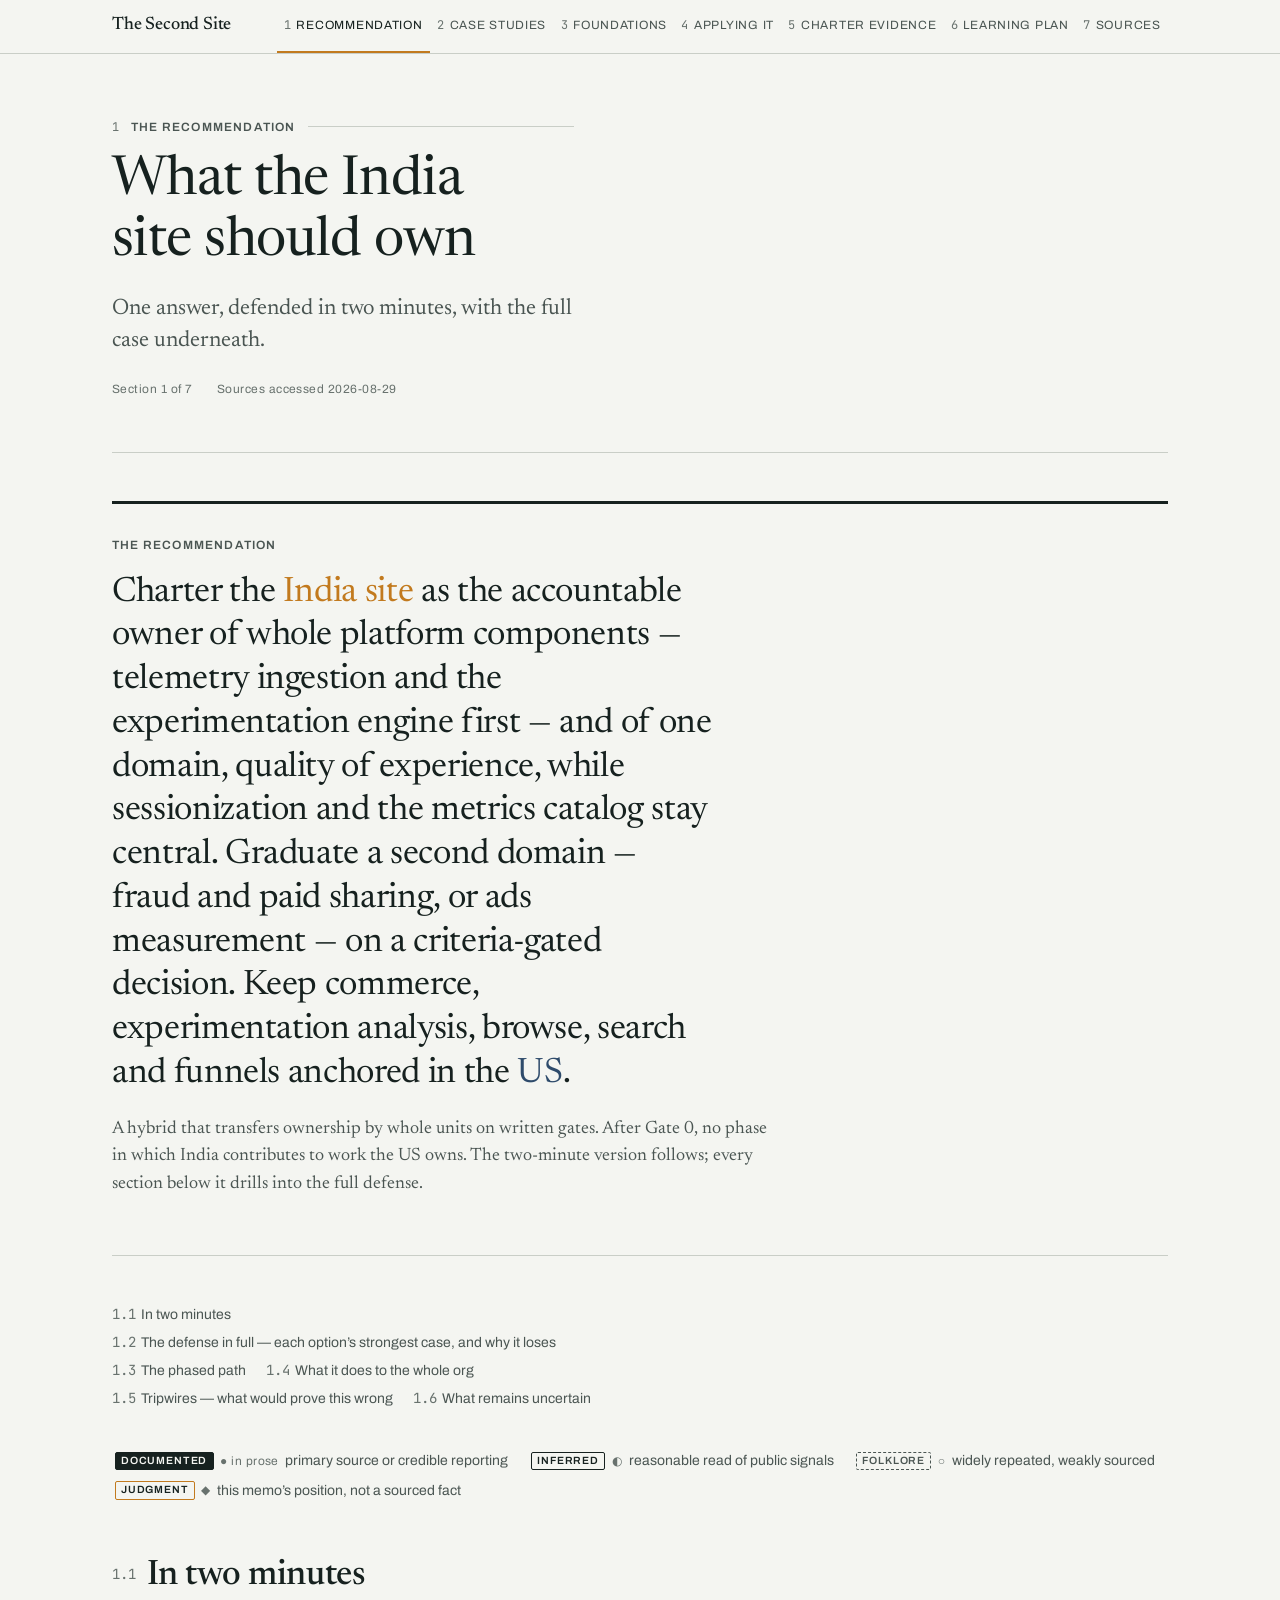
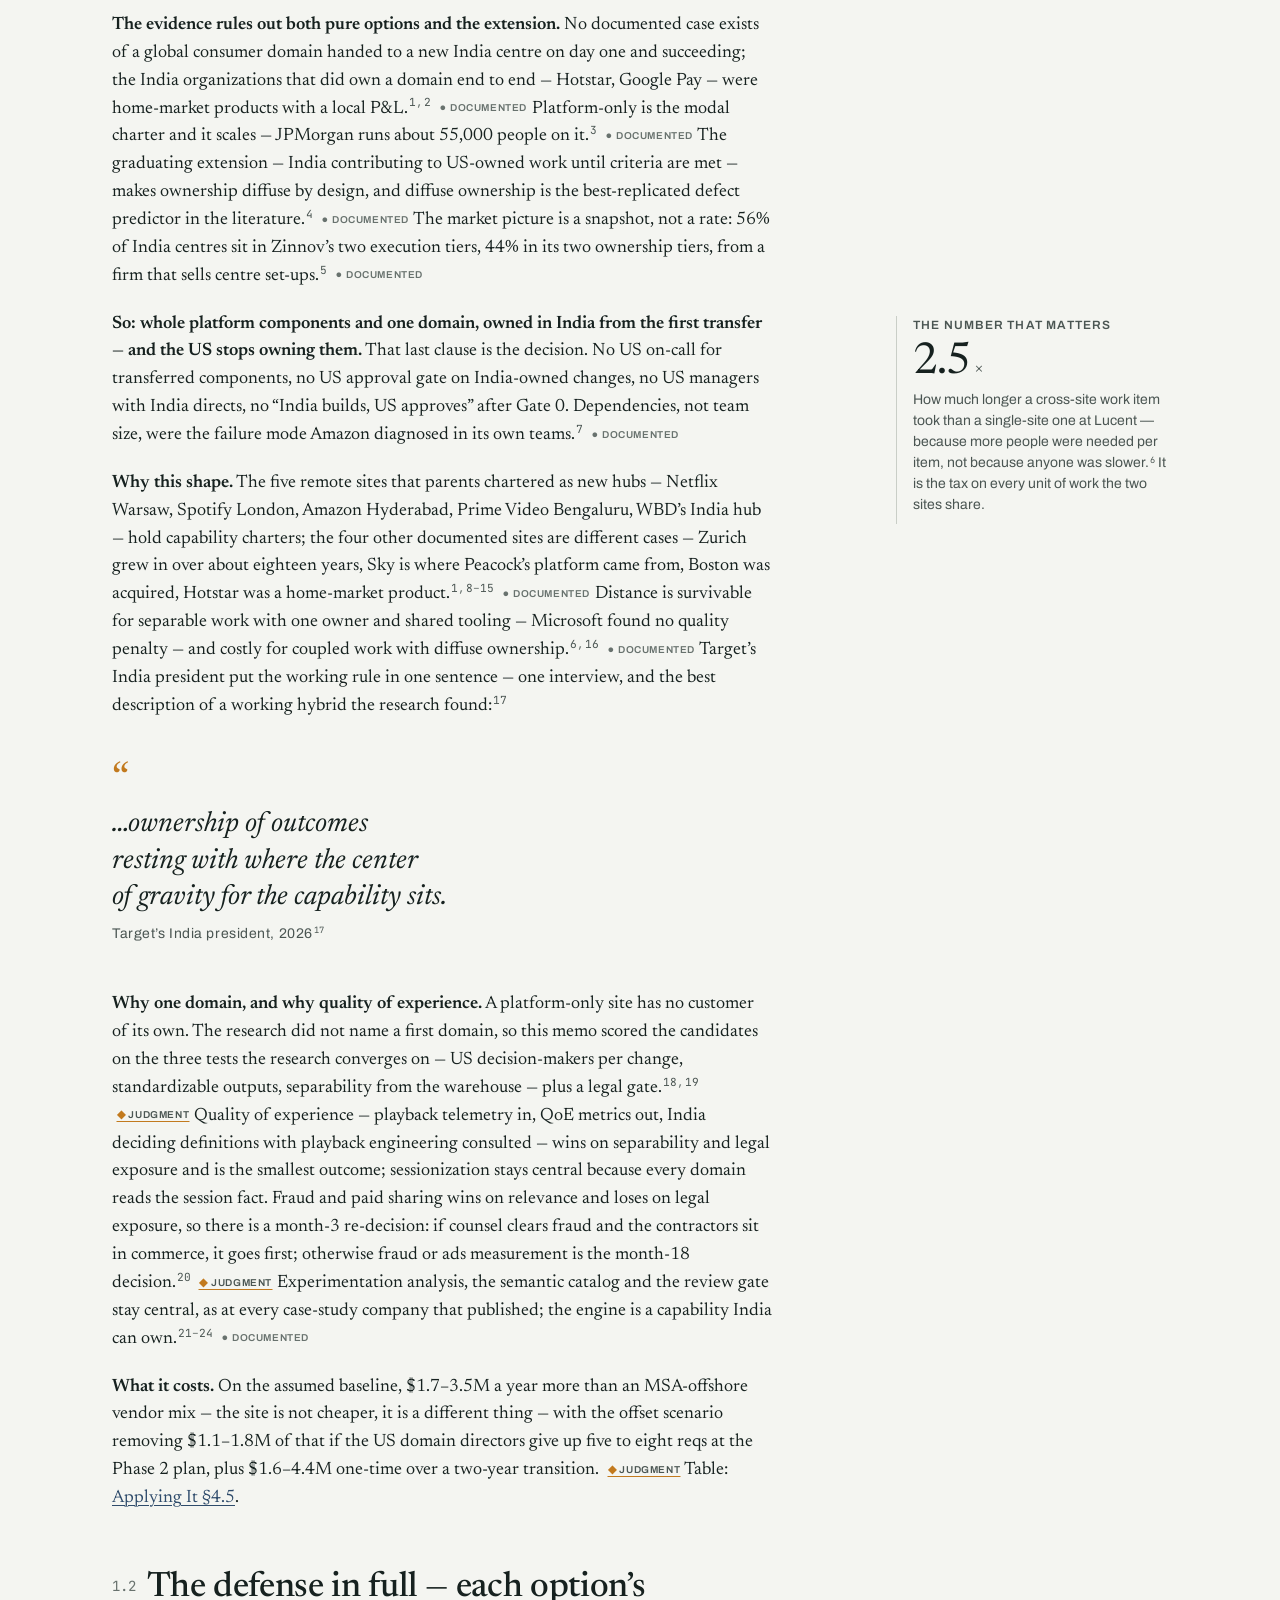
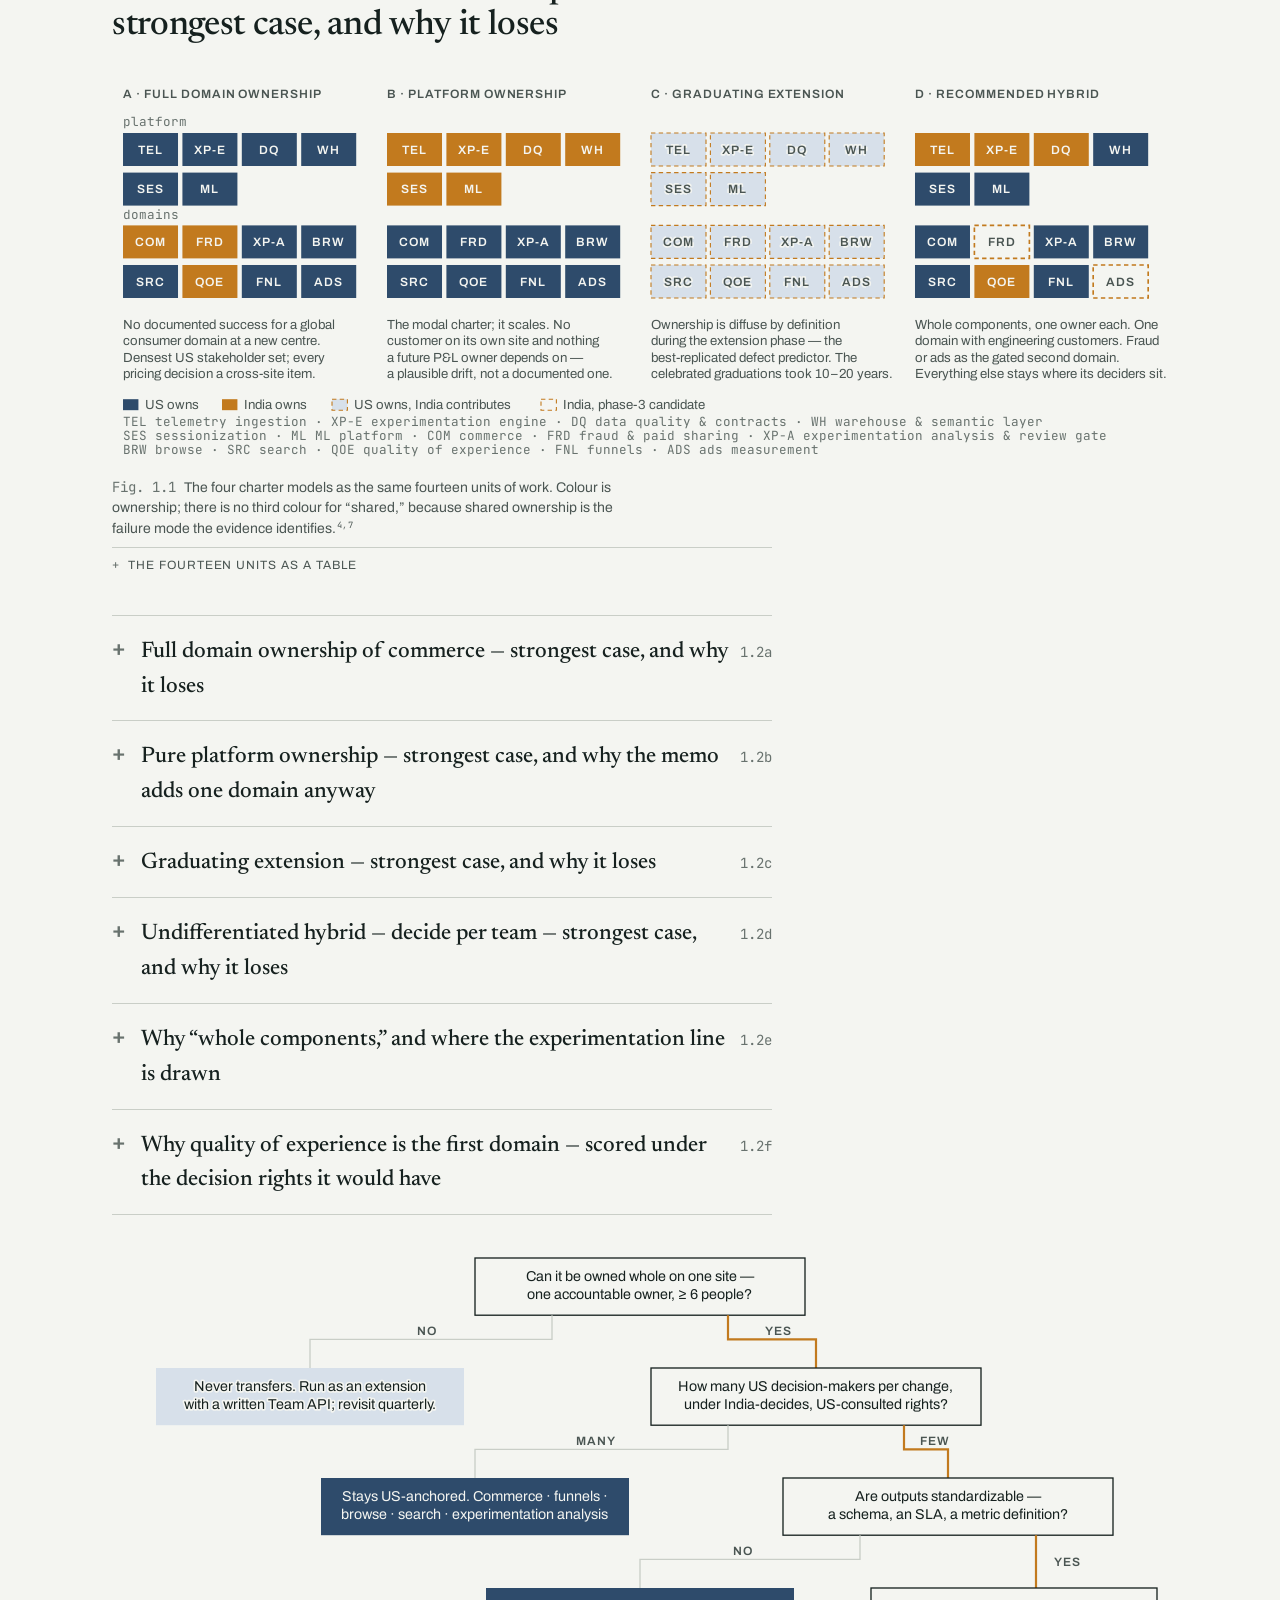
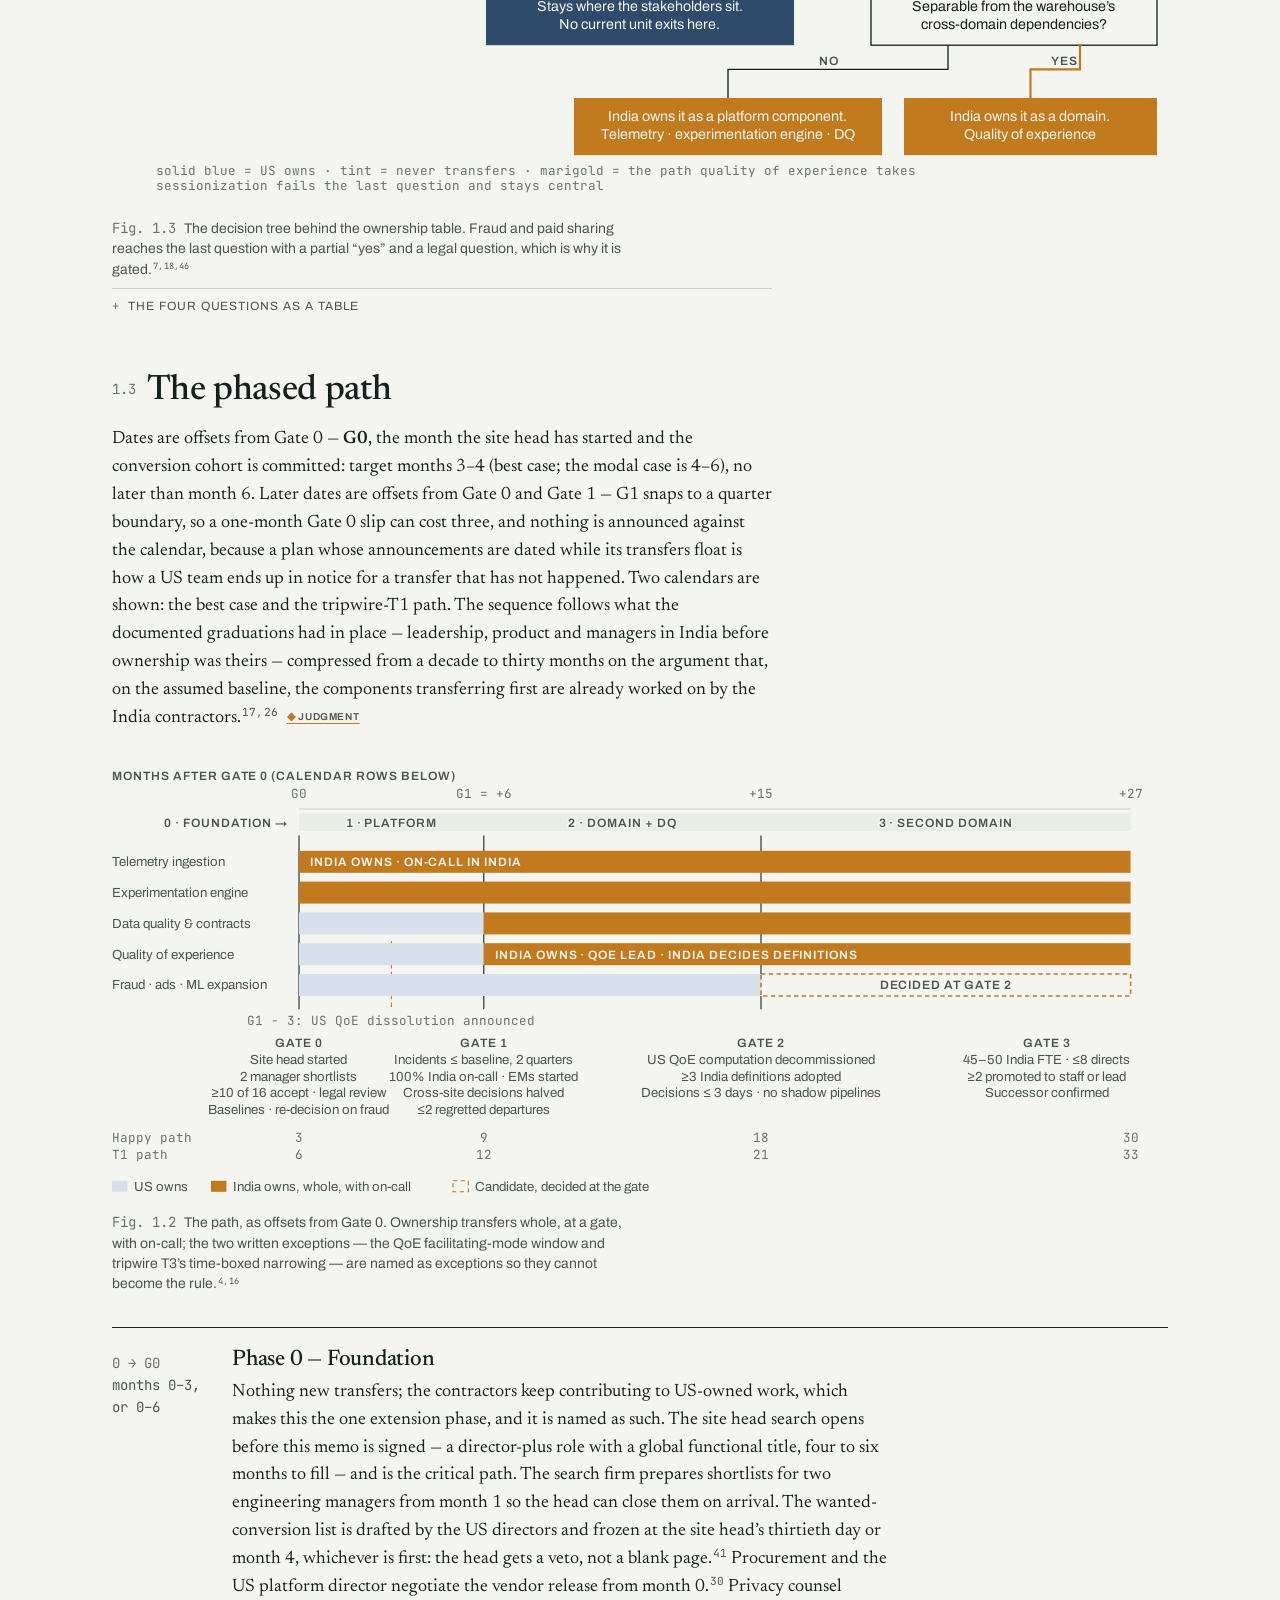
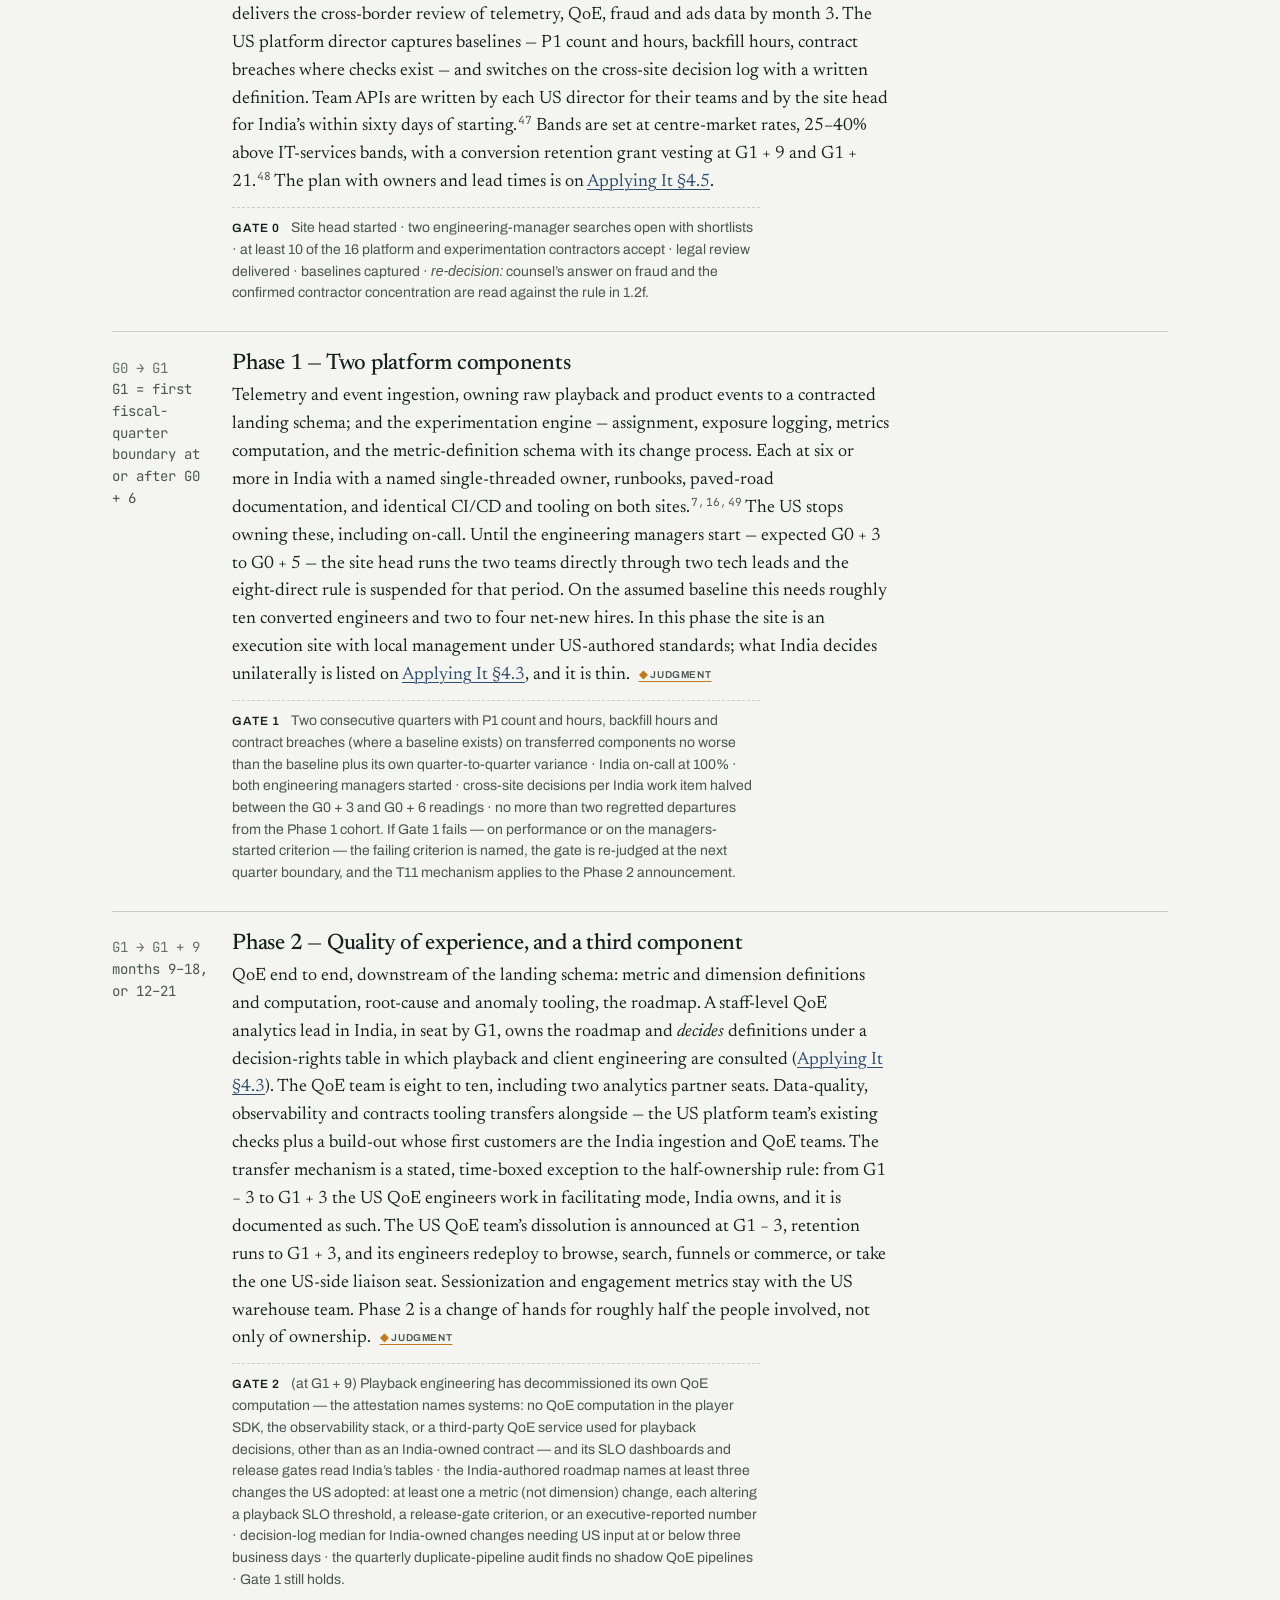
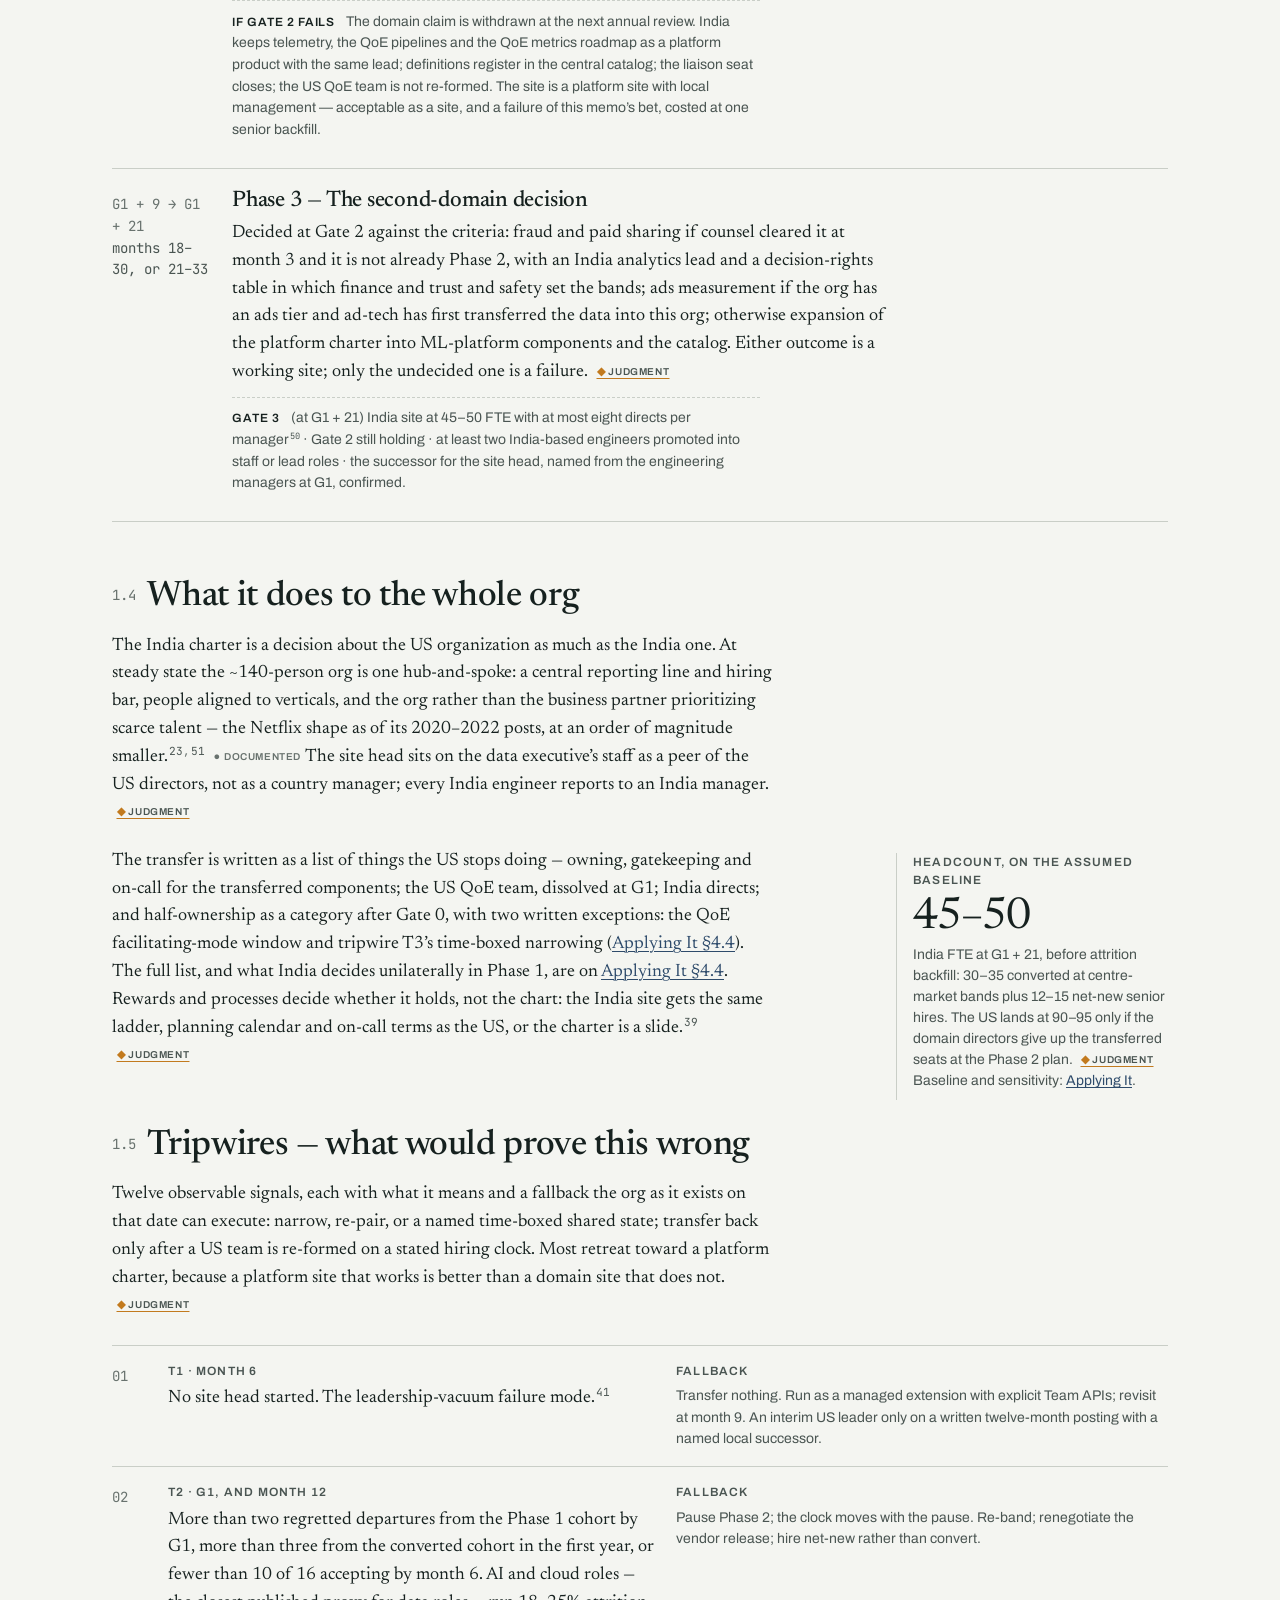
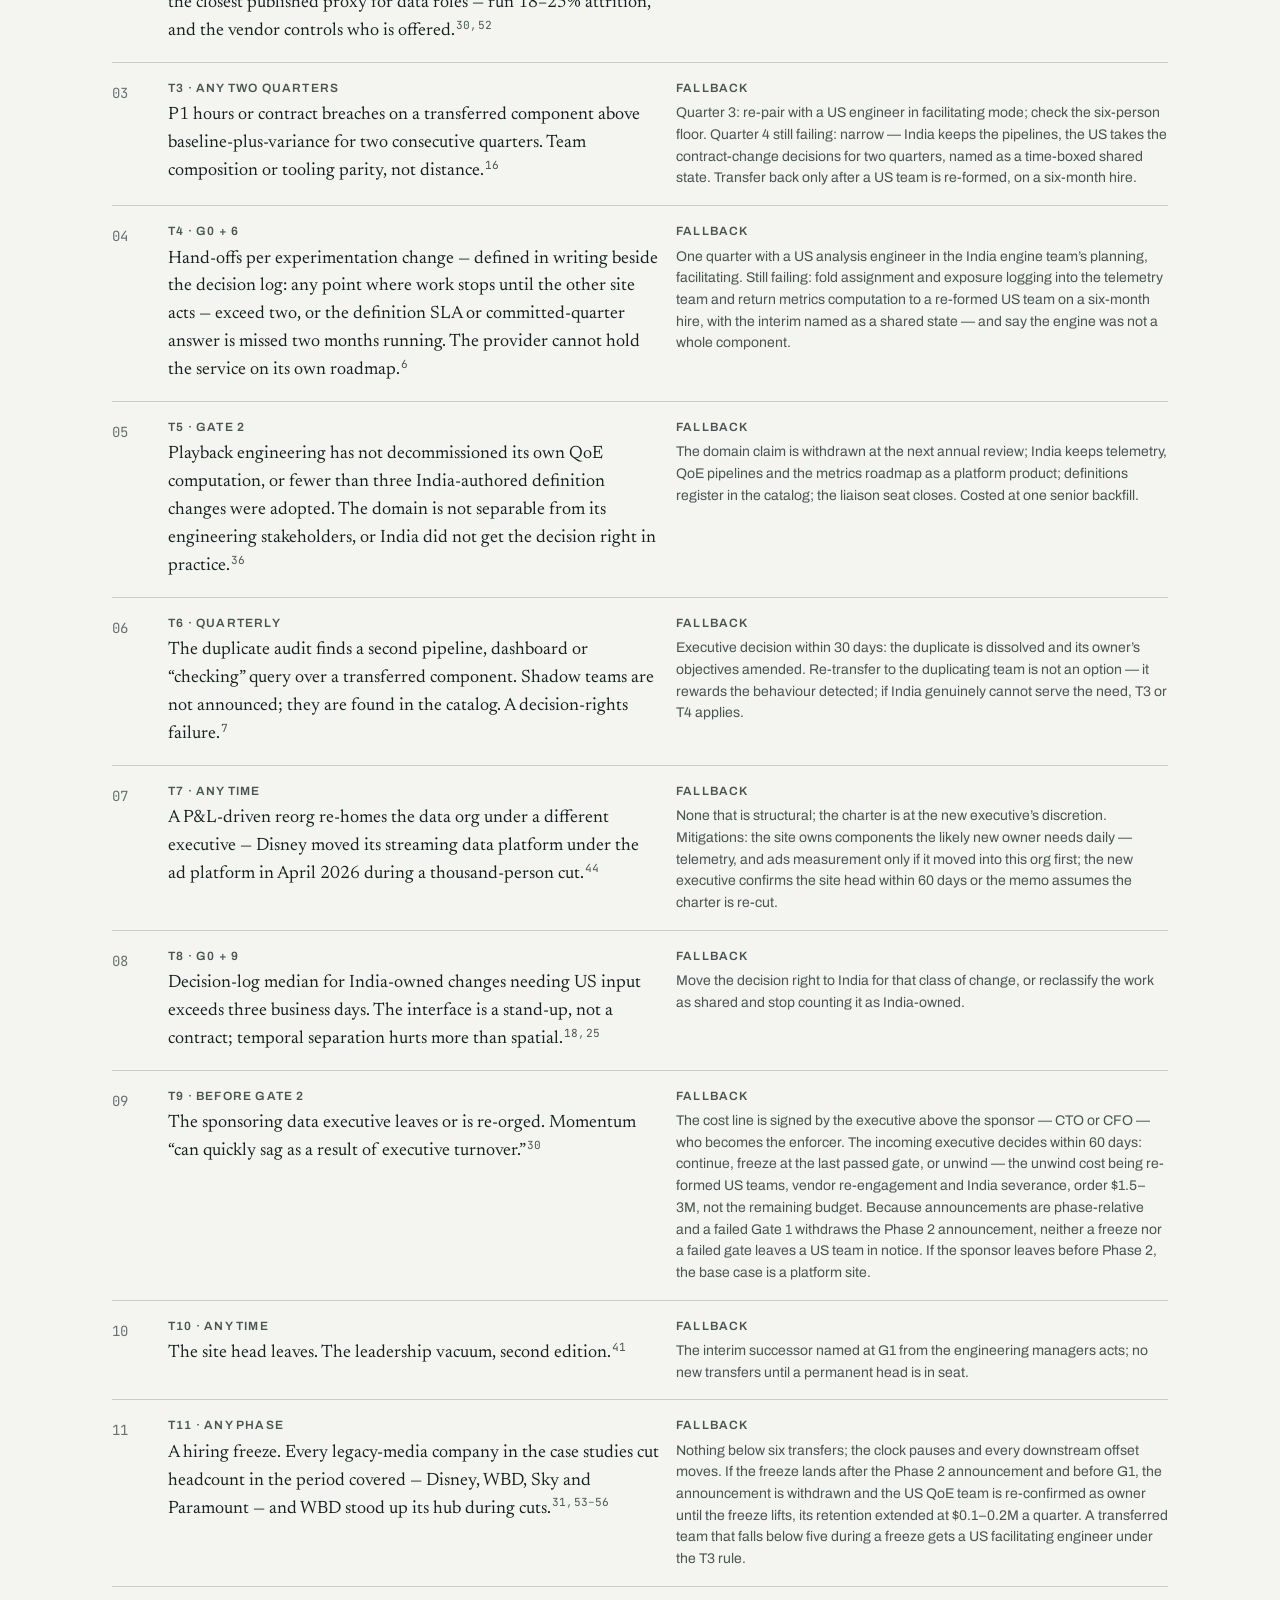
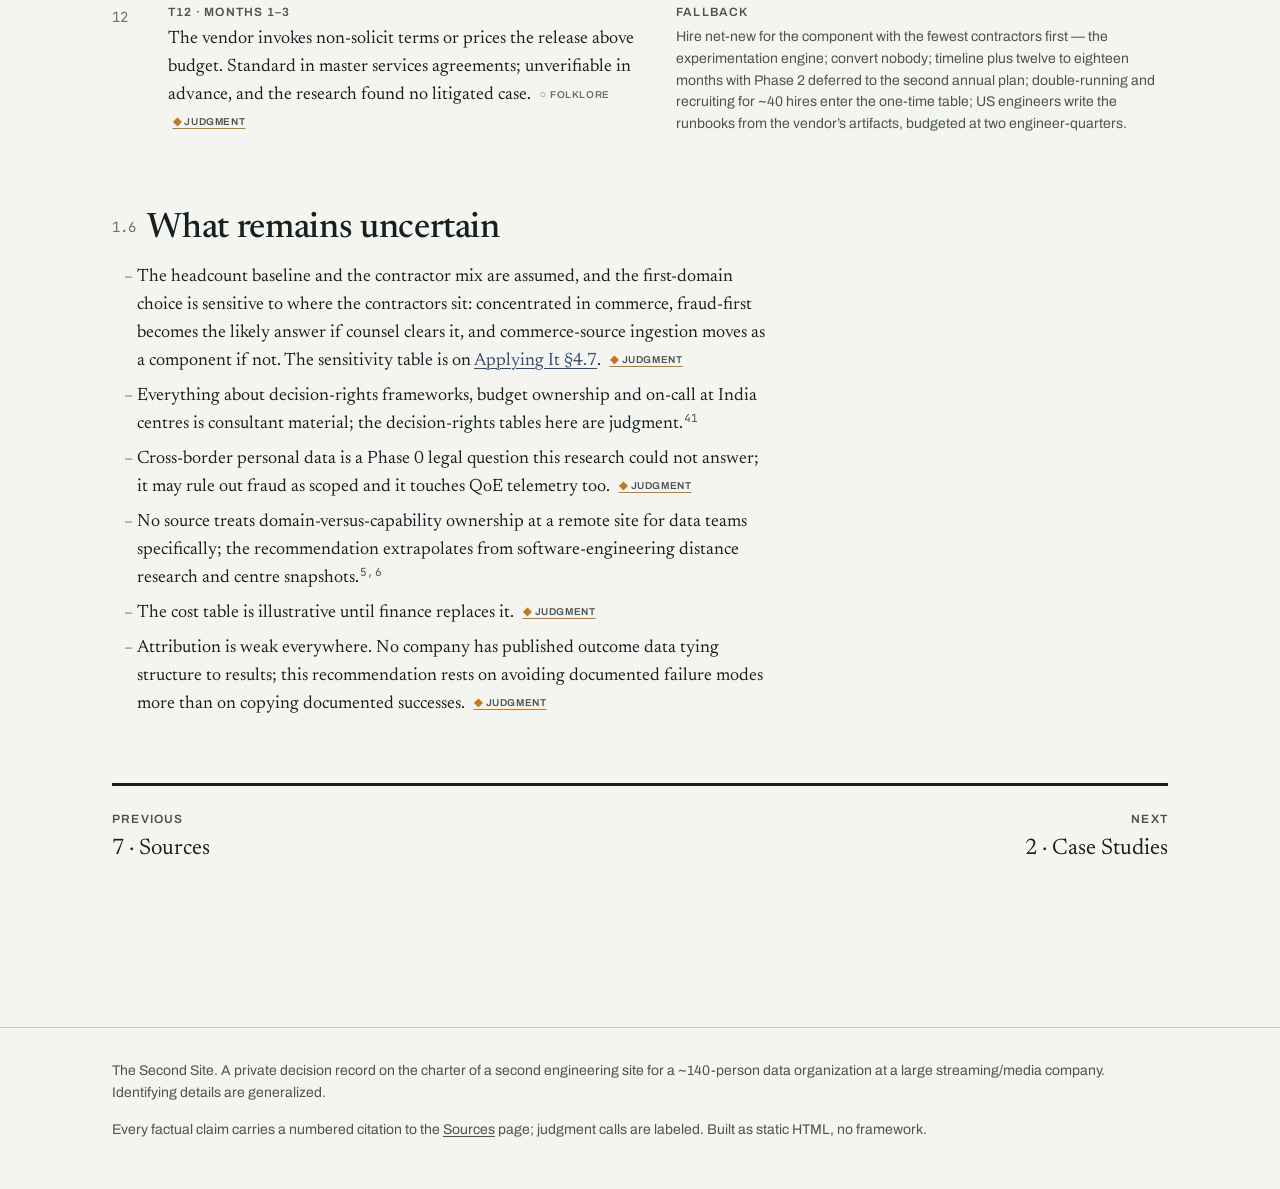
==== commit f6025abb: "Phase 4, cycle 3: four reviews, responses, and v3.1 fixes Eleven blocking items across the four revi" ====
--- a/docs/index.html
+++ b/docs/index.html
@@ -53,24 +53,24 @@
 
 <h2 id="two-minutes"><span class="n">1.1</span>In two minutes</h2>
 
-<p><strong>The evidence rules out both pure options and the extension.</strong> No documented case exists of a global consumer domain handed to a new India centre on day one and succeeding; the India organizations that did own a domain end to end — Hotstar, Google Pay — were home-market products with a local P&amp;L.<sup class="c"><a href="sources.html#s-1">1</a><a href="sources.html#s-2">2</a></sup> <span class="tag tag-doc">documented</span> Platform-only is the modal charter and it scales — JPMorgan runs about 55,000 people on it.<sup class="c"><a href="sources.html#s-3">3</a></sup> <span class="tag tag-doc">documented</span> The graduating extension — India contributing to US-owned work until criteria are met — is the configuration in which ownership is diffuse by design, and diffuse ownership is the best-replicated defect predictor in the software-engineering literature.<sup class="c"><a href="sources.html#s-4">4</a></sup> <span class="tag tag-doc">documented</span> The market picture is a snapshot, not a rate: 56% of India centres sit in Zinnov’s two execution tiers, 44% in its two ownership tiers, from a firm that sells centre set-ups.<sup class="c"><a href="sources.html#s-5">5</a></sup> <span class="tag tag-doc">documented</span></p>
+<p><strong>The evidence rules out both pure options and the extension.</strong> No documented case exists of a global consumer domain handed to a new India centre on day one and succeeding; the India organizations that did own a domain end to end — Hotstar, Google Pay — were home-market products with a local P&amp;L.<sup class="c"><a href="sources.html#s-1">1</a><a href="sources.html#s-2">2</a></sup> <span class="tag tag-doc">documented</span> Platform-only is the modal charter and it scales — JPMorgan runs about 55,000 people on it.<sup class="c"><a href="sources.html#s-3">3</a></sup> <span class="tag tag-doc">documented</span> The graduating extension — India contributing to US-owned work until criteria are met — makes ownership diffuse by design, and diffuse ownership is the best-replicated defect predictor in the literature.<sup class="c"><a href="sources.html#s-4">4</a></sup> <span class="tag tag-doc">documented</span> The market picture is a snapshot, not a rate: 56% of India centres sit in Zinnov’s two execution tiers, 44% in its two ownership tiers, from a firm that sells centre set-ups.<sup class="c"><a href="sources.html#s-5">5</a></sup> <span class="tag tag-doc">documented</span></p>
 
 <aside class="rail"><span class="label">The number that matters</span><span class="big">2.5<small>×</small></span><p>How much longer a cross-site work item took than a single-site one at Lucent — because more people were needed per item, not because anyone was slower.<sup class="c"><a href="sources.html#s-6">6</a></sup> It is the tax on every unit of work the two sites share.</p></aside>
 
-<p><strong>So: whole platform components and one domain, owned in India from the first transfer — and the US stops owning them.</strong> That last clause is the decision. No US on-call for transferred components, no US approval gate on India-owned changes, no US managers with India directs, no “India builds, US approves” after Gate 0. Dependencies, not team size, were the failure mode Amazon diagnosed in its own teams;<sup class="c"><a href="sources.html#s-7">7</a></sup> <span class="tag tag-doc">documented</span> half-ownership is diffuse ownership by design. <span class="tag tag-judg">judgment</span></p>
-
-<p><strong>Why this shape.</strong> The five remote sites that parents chartered as new hubs — Netflix Warsaw, Spotify London, Amazon Hyderabad, Prime Video Bengaluru, WBD’s India hub — hold capability charters; the four other documented sites are different cases: Google Zurich grew into product ownership over about eighteen years, Sky’s platform organization is where Peacock’s platform came from, Spotify Boston was acquired, Hotstar was a home-market product.<sup class="c"><a href="sources.html#s-8">8</a><a href="sources.html#s-14" class="r">14</a></sup> <span class="tag tag-doc">documented</span> Distance is survivable for separable work with one owner and shared tooling — Microsoft found no quality penalty — and costly for coupled work with diffuse ownership.<sup class="c"><a href="sources.html#s-6">6</a><a href="sources.html#s-15">15</a></sup> <span class="tag tag-doc">documented</span> Target’s India president, twenty-one years in, put the working rule in one sentence — one executive’s sentence in one interview, and the best description of a working hybrid the research found:<sup class="c"><a href="sources.html#s-16">16</a></sup></p>
-
-<blockquote class="pull">…ownership of outcomes resting with where the center of gravity for the capability sits.<span class="who">Target’s India president, 2026<sup class="c"><a href="sources.html#s-16">16</a></sup></span></blockquote>
-
-<p><strong>Why one domain, and why quality of experience.</strong> A platform-only site has no customer of its own. The research did not name a first domain, so this memo scored the candidates on the three tests the research converges on — US decision-makers per change, standardizable outputs, separability from the warehouse — plus a legal gate.<sup class="c"><a href="sources.html#s-17">17</a><a href="sources.html#s-18">18</a></sup> <span class="tag tag-judg">judgment</span> Quality of experience — playback telemetry in, QoE metrics out, India deciding definitions with playback engineering consulted — wins on separability and legal exposure and is the smallest outcome; sessionization stays central because every domain reads the session fact. Fraud and paid sharing wins on relevance and loses on legal exposure, so there is a month-3 re-decision point: if counsel clears fraud and the contractors sit in commerce, fraud goes first. Otherwise it or ads measurement is the month-18 decision.<sup class="c"><a href="sources.html#s-19">19</a></sup> <span class="tag tag-judg">judgment</span> Experimentation analysis, the semantic catalog and the review gate stay central, as at Google, Spotify, Netflix and Disney; the experimentation engine is a capability India can own.<sup class="c"><a href="sources.html#s-20">20</a><a href="sources.html#s-23" class="r">23</a></sup> <span class="tag tag-doc">documented</span></p>
-
-<p><strong>What it costs.</strong> On the assumed baseline, $1.5–3M a year more than the vendor — the site is not cheaper, it is a different thing — falling to $0.5–1.5M if the US domain directors give up five to eight reqs at the Phase 2 plan, plus $1.6–4.4M one-time over a two-year transition. <span class="tag tag-judg">judgment</span> Table: <a href="applying-it.html#arithmetic">Applying It §4.5</a>.</p>
+<p><strong>So: whole platform components and one domain, owned in India from the first transfer — and the US stops owning them.</strong> That last clause is the decision. No US on-call for transferred components, no US approval gate on India-owned changes, no US managers with India directs, no “India builds, US approves” after Gate 0. Dependencies, not team size, were the failure mode Amazon diagnosed in its own teams.<sup class="c"><a href="sources.html#s-7">7</a></sup> <span class="tag tag-doc">documented</span> </p>
+
+<p><strong>Why this shape.</strong> The five remote sites that parents chartered as new hubs — Netflix Warsaw, Spotify London, Amazon Hyderabad, Prime Video Bengaluru, WBD’s India hub — hold capability charters; the four other documented sites are different cases — Zurich grew in over about eighteen years, Sky is where Peacock’s platform came from, Boston was acquired, Hotstar was a home-market product.<sup class="c"><a href="sources.html#s-1">1</a><a href="sources.html#s-8">8</a><a href="sources.html#s-15" class="r">15</a></sup> <span class="tag tag-doc">documented</span> Distance is survivable for separable work with one owner and shared tooling — Microsoft found no quality penalty — and costly for coupled work with diffuse ownership.<sup class="c"><a href="sources.html#s-6">6</a><a href="sources.html#s-16">16</a></sup> <span class="tag tag-doc">documented</span> Target’s India president put the working rule in one sentence — one interview, and the best description of a working hybrid the research found:<sup class="c"><a href="sources.html#s-17">17</a></sup></p>
+
+<blockquote class="pull">…ownership of outcomes resting with where the center of gravity for the capability sits.<span class="who">Target’s India president, 2026<sup class="c"><a href="sources.html#s-17">17</a></sup></span></blockquote>
+
+<p><strong>Why one domain, and why quality of experience.</strong> A platform-only site has no customer of its own. The research did not name a first domain, so this memo scored the candidates on the three tests the research converges on — US decision-makers per change, standardizable outputs, separability from the warehouse — plus a legal gate.<sup class="c"><a href="sources.html#s-18">18</a><a href="sources.html#s-19">19</a></sup> <span class="tag tag-judg">judgment</span> Quality of experience — playback telemetry in, QoE metrics out, India deciding definitions with playback engineering consulted — wins on separability and legal exposure and is the smallest outcome; sessionization stays central because every domain reads the session fact. Fraud and paid sharing wins on relevance and loses on legal exposure, so there is a month-3 re-decision: if counsel clears fraud and the contractors sit in commerce, it goes first; otherwise fraud or ads measurement is the month-18 decision.<sup class="c"><a href="sources.html#s-20">20</a></sup> <span class="tag tag-judg">judgment</span> Experimentation analysis, the semantic catalog and the review gate stay central, as at every case-study company that published; the engine is a capability India can own.<sup class="c"><a href="sources.html#s-21">21</a><a href="sources.html#s-24" class="r">24</a></sup> <span class="tag tag-doc">documented</span></p>
+
+<p><strong>What it costs.</strong> On the assumed baseline, $1.7–3.5M a year more than an MSA-offshore vendor mix — the site is not cheaper, it is a different thing — with the offset scenario removing $1.1–1.8M of that if the US domain directors give up five to eight reqs at the Phase 2 plan, plus $1.6–4.4M one-time over a two-year transition. <span class="tag tag-judg">judgment</span> Table: <a href="applying-it.html#arithmetic">Applying It §4.5</a>.</p>
 
 <h2 id="defense"><span class="n">1.2</span>The defense in full — each option’s strongest case, and why it loses</h2>
 
 <figure class="wide scroll">
-<svg viewBox="0 0 960 336" role="img" aria-labelledby="f11t f11d">
+<svg viewBox="0 0 960 352" role="img" aria-labelledby="f11t f11d">
 <title id="f11t">Four charter models drawn as the same fourteen units of work, coloured by owning site</title>
 <desc id="f11d">Four panels of fourteen blocks. Full domain ownership colours commerce, fraud and QoE marigold for India. Platform ownership colours all six platform components marigold. Graduating extension colours everything US blue with dashed marigold outlines meaning India contributes but does not own. The recommended hybrid colours telemetry, the experimentation engine, data quality tooling and quality of experience marigold; fraud and ads measurement carry a dashed outline as phase-three candidates; the rest are US blue. The table below lists every block.</desc>
 <text x="10" y="18" class="fig-l">A · Full domain ownership</text>
@@ -163,8 +163,9 @@
 <rect x="100" y="292" width="14" height="10" class="fig-in"/><text x="120" y="301" class="fig-t2">India owns</text>
 <rect x="200" y="292" width="14" height="10" class="fig-us-soft fig-stroke-in fig-dash"/><text x="220" y="301" class="fig-t2">US owns, India contributes</text>
 <rect x="390" y="292" width="14" height="10" class="fig-paper fig-stroke-in fig-dash"/><text x="410" y="301" class="fig-t2">India, phase-3 candidate</text>
-<text x="10" y="320" class="fig-m">TEL telemetry ingestion · XP-E experimentation engine · DQ data quality &amp; contracts · WH warehouse &amp; semantic layer · SES sessionization · ML ML platform</text>
-<text x="10" y="333" class="fig-m">COM commerce · FRD fraud &amp; paid sharing · XP-A experimentation analysis &amp; review gate · BRW browse · SRC search · QOE quality of experience · FNL funnels · ADS ads measurement</text>
+<text x="10" y="316" class="fig-m">TEL telemetry ingestion · XP-E experimentation engine · DQ data quality &amp; contracts · WH warehouse &amp; semantic layer</text>
+<text x="10" y="329" class="fig-m">SES sessionization · ML ML platform · COM commerce · FRD fraud &amp; paid sharing · XP-A experimentation analysis &amp; review gate</text>
+<text x="10" y="342" class="fig-m">BRW browse · SRC search · QOE quality of experience · FNL funnels · ADS ads measurement</text>
 </svg>
 <p class="cue">scroll →</p>
 <figcaption><span class="fig">Fig. 1.1</span>The four charter models as the same fourteen units of work. Colour is ownership; there is no third colour for “shared,” because shared ownership is the failure mode the evidence identifies.<sup class="c"><a href="sources.html#s-4">4</a><a href="sources.html#s-7">7</a></sup></figcaption>
@@ -188,52 +189,52 @@
 <summary>Full domain ownership of commerce — strongest case, and why it loses <span class="k">1.2a</span></summary>
 <div class="in">
 <p><em>Strongest case.</em> Hotstar proves an India engineering organization can own a streaming product at record concurrency and export its platform (the full account is on <a href="case-studies.html#disney">Case Studies</a>).<sup class="c"><a href="sources.html#s-1">1</a></sup> <span class="tag tag-doc">documented</span> Amazon’s lesson is to move the decision-maker with the team and to treat dependencies as defects; a whole domain with a single-threaded leader on site is exactly that.<sup class="c"><a href="sources.html#s-7">7</a></sup> <span class="tag tag-doc">documented</span> Contractors already touch commerce pipelines; commerce has the clearest P&amp;L, so India would own an outcome the company cares about. Decisive ownership beats a decade-long graduation. <span class="tag tag-judg">judgment</span></p>
-<p><em>Why it loses.</em> Hotstar and Google Pay were India-first products with local P&amp;L; Google’s own campus post says “building from India, for the world.”<sup class="c"><a href="sources.html#s-2">2</a></sup> <span class="tag tag-doc">documented</span> The pattern is India-first products that later globalized, not global products handed over. <span class="tag tag-inf">inferred</span> Commerce packaging has the densest set of US decision-makers per change — pricing, bundling, finance, legal — and cross-site work items took about 2.5 times as long at Lucent because more people were needed to close each one.<sup class="c"><a href="sources.html#s-6">6</a></sup> <span class="tag tag-doc">documented</span> Time-zone separation hurt more than distance.<sup class="c"><a href="sources.html#s-24">24</a></sup> <span class="tag tag-inf">inferred</span> The documented domain owners had a site head with a global title, product management and managers by the time ownership was described as theirs — the sequence is not documented — and on the assumed baseline this site has none of them today.<sup class="c"><a href="sources.html#s-16">16</a><a href="sources.html#s-25">25</a></sup> <span class="tag tag-doc">documented</span> Hotstar’s coda is often read as the risk of domain charters; it is not. After losing the IPL rights in 2022 its technology team drained toward the rights’ new holder, per one trade newsletter quoting an unnamed executive.<sup class="c"><a href="sources.html#s-26">26</a></sup> <span class="tag tag-inf">inferred</span> That shows a self-contained site follows its market’s P&amp;L — true of any charter. The commerce sub-domain with the best case, fraud and paid sharing, is scored in 1.2f and has a month-3 re-decision point. <span class="tag tag-judg">judgment</span></p>
+<p><em>Why it loses.</em> Hotstar and Google Pay were India-first products with local P&amp;L; Google’s own campus post says “building from India, for the world.”<sup class="c"><a href="sources.html#s-2">2</a></sup> <span class="tag tag-doc">documented</span> The pattern is India-first products that later globalized, not global products handed over. <span class="tag tag-inf">inferred</span> Commerce packaging has the densest set of US decision-makers per change — pricing, bundling, finance, legal — and cross-site work items took about 2.5 times as long at Lucent because more people were needed to close each one.<sup class="c"><a href="sources.html#s-6">6</a></sup> <span class="tag tag-doc">documented</span> Time-zone separation hurt more than distance.<sup class="c"><a href="sources.html#s-25">25</a></sup> <span class="tag tag-inf">inferred</span> The documented domain owners had a site head with a global title, product management and managers by the time ownership was described as theirs — the sequence is not documented — and on the assumed baseline this site has none of them today.<sup class="c"><a href="sources.html#s-17">17</a><a href="sources.html#s-26">26</a></sup> <span class="tag tag-doc">documented</span> Hotstar’s coda is often read as the risk of domain charters; it is not. After losing the IPL rights in 2022 its technology team drained toward the rights’ new holder, per one trade newsletter quoting an unnamed executive.<sup class="c"><a href="sources.html#s-27">27</a></sup> <span class="tag tag-inf">inferred</span> That shows a self-contained site follows its market’s P&amp;L — true of any charter. The commerce sub-domain with the best case, fraud and paid sharing, is scored in 1.2f and has a month-3 re-decision point. <span class="tag tag-judg">judgment</span></p>
 </div>
 </details>
 
 <details class="drill" id="why-not-platform">
 <summary>Pure platform ownership — strongest case, and why the memo adds one domain anyway <span class="k">1.2b</span></summary>
 <div class="in">
-<p><em>Strongest case.</em> It is the modal successful centre charter: JPMorgan runs about 55,000 people in India on what it calls “technology solutions, business and functional support”; Warner Bros. Discovery describes its India hub as “fundamental to building our global technology platforms”; Lowe’s India ended a ten-year graduation with India-based vice presidents owning applied AI and data platforms.<sup class="c"><a href="sources.html#s-3">3</a><a href="sources.html#s-12">12</a><a href="sources.html#s-25">25</a><a href="sources.html#s-27">27</a></sup> <span class="tag tag-doc">documented</span> Platform work is coordinated by standardization, which is the kind of work distance tolerates; interfaces are APIs and schemas, not product debates.<sup class="c"><a href="sources.html#s-15">15</a><a href="sources.html#s-18">18</a></sup> <span class="tag tag-doc">documented</span> It is what the contractors already do, fastest to charter, easiest to defend to a CFO. The recommendation is eighty percent this option, and if Gate 2 fails it <em>is</em> this option. <span class="tag tag-judg">judgment</span></p>
-<p><em>Why the memo adds one domain anyway.</em> The claim that platform-only sites drift into cost centres is common and thinly documented: Citi’s captive was a BPO and IT-support operation sold in 2008; the “captives become stagnant” line is one practitioner in a trade article; Sky’s 2025 technology cuts are a consolidation.<sup class="c"><a href="sources.html#s-28">28</a><a href="sources.html#s-30" class="r">30</a></sup> <span class="tag tag-inf">inferred</span> What remains is structural: a platform with no customer on its own site loses the platform-as-product feedback loop; a platform-only site builds a junior-heavy pyramid with no path to the managers it will need; and it gives a future P&amp;L-driven owner nothing to notice.<sup class="c"><a href="sources.html#s-31">31</a><a href="sources.html#s-32">32</a></sup> <span class="tag tag-judg">judgment</span> One domain is insurance against that drift, with a test that costs something to pass — playback engineering decommissions its own QoE computation — and something to fail: the domain claim is withdrawn at the next annual review and one senior role narrows (tripwire T5). <span class="tag tag-judg">judgment</span></p>
+<p><em>Strongest case.</em> It is the modal successful centre charter: JPMorgan runs about 55,000 people in India on what it calls “technology solutions, business and functional support”; Warner Bros. Discovery describes its India hub as “fundamental to building our global technology platforms”; Lowe’s India ended a ten-year graduation with India-based vice presidents owning applied AI and data platforms.<sup class="c"><a href="sources.html#s-3">3</a><a href="sources.html#s-13">13</a><a href="sources.html#s-26">26</a><a href="sources.html#s-28">28</a></sup> <span class="tag tag-doc">documented</span> Platform work is coordinated by standardization, which is the kind of work distance tolerates; interfaces are APIs and schemas, not product debates.<sup class="c"><a href="sources.html#s-16">16</a><a href="sources.html#s-19">19</a></sup> <span class="tag tag-doc">documented</span> It is what the contractors already do, fastest to charter, easiest to defend to a CFO. The recommendation is eighty percent this option, and if Gate 2 fails it <em>is</em> this option. <span class="tag tag-judg">judgment</span></p>
+<p><em>Why the memo adds one domain anyway.</em> The claim that platform-only sites drift into cost centres is common and thinly documented: Citi’s captive was a BPO and IT-support operation sold in 2008; the “captives become stagnant” line is one practitioner in a trade article; Sky’s 2025 technology cuts are a consolidation.<sup class="c"><a href="sources.html#s-29">29</a><a href="sources.html#s-31" class="r">31</a></sup> <span class="tag tag-inf">inferred</span> What remains is structural: a platform with no customer on its own site loses the platform-as-product feedback loop; a platform-only site builds a junior-heavy pyramid with no path to the managers it will need; and it gives a future P&amp;L-driven owner nothing to notice.<sup class="c"><a href="sources.html#s-32">32</a><a href="sources.html#s-33">33</a></sup> <span class="tag tag-judg">judgment</span> One domain is insurance against that drift, with a test that costs something to pass — playback engineering decommissions its own QoE computation — and something to fail: the domain claim is withdrawn at the next annual review and one senior role narrows (tripwire T5). <span class="tag tag-judg">judgment</span></p>
 </div>
 </details>
 
 <details class="drill" id="why-not-extension">
 <summary>Graduating extension — strongest case, and why it loses <span class="k">1.2c</span></summary>
 <div class="in">
-<p><em>Strongest case.</em> Lowest immediate risk; it lets the org learn who the converted people are before committing ownership. Target and Lowe’s are real graduations: Target from IT support in 2005<sup class="c"><a href="sources.html#s-33">33</a></sup> to an “integrated global headquarters” over roughly two decades, Lowe’s from “one team, multiple locations” in 2015 to India-based platform VPs in ten.<sup class="c"><a href="sources.html#s-16">16</a><a href="sources.html#s-25">25</a><a href="sources.html#s-34">34</a></sup> <span class="tag tag-doc">documented</span> Olson and Olson found that common ground must precede remote collaboration, and an extension phase is how common ground gets built; Galbraith’s lateral-relations-first sequencing is respectable theory.<sup class="c"><a href="sources.html#s-35">35</a><a href="sources.html#s-36">36</a></sup> <span class="tag tag-doc">documented</span></p>
-<p><em>Why it loses.</em> During the extension phase ownership is diffuse by definition — Microsoft’s organizational metrics predicted failure-prone binaries at around 86% precision, beating churn and complexity — and it is Spotify’s “responsibility without accountability” pattern.<sup class="c"><a href="sources.html#s-4">4</a><a href="sources.html#s-37">37</a></sup> <span class="tag tag-doc">documented</span> Nothing in a US owner’s incentives pushes a hand-off later, and the celebrated graduations took ten to twenty years.<sup class="c"><a href="sources.html#s-38">38</a></sup> <span class="tag tag-judg">judgment</span> Zinnov states that 27% of centres reach its portfolio-hub tier within five years; the method behind that figure is not published, so it is Zinnov’s claim, not a base rate this memo stands on.<sup class="c"><a href="sources.html#s-5">5</a></sup> <span class="tag tag-doc">documented</span> This recommendation also graduates — QoE at Gate 1, a second domain at Gate 2 — and concedes that Phase 0 is an extension and Phase 1 is execution under US standards. The distinction from the option it rejects is the starting state at the first transfer: whole ownership including on-call, with the transfer date, the decision rights and the test written before Phase 0 starts. <span class="tag tag-judg">judgment</span></p>
+<p><em>Strongest case.</em> Lowest immediate risk; it lets the org learn who the converted people are before committing ownership. Target and Lowe’s are real graduations: Target from IT support in 2005<sup class="c"><a href="sources.html#s-34">34</a></sup> to an “integrated global headquarters” over roughly two decades, Lowe’s from “one team, multiple locations” in 2015 to India-based platform VPs in ten.<sup class="c"><a href="sources.html#s-17">17</a><a href="sources.html#s-26">26</a><a href="sources.html#s-35">35</a></sup> <span class="tag tag-doc">documented</span> Olson and Olson found that common ground must precede remote collaboration, and an extension phase is how common ground gets built; Galbraith’s lateral-relations-first sequencing is respectable theory.<sup class="c"><a href="sources.html#s-36">36</a><a href="sources.html#s-37">37</a></sup> <span class="tag tag-doc">documented</span></p>
+<p><em>Why it loses.</em> During the extension phase ownership is diffuse by definition — Microsoft’s organizational metrics predicted failure-prone binaries at around 86% precision, beating churn and complexity — and it is Spotify’s “responsibility without accountability” pattern.<sup class="c"><a href="sources.html#s-4">4</a><a href="sources.html#s-38">38</a></sup> <span class="tag tag-doc">documented</span> Nothing in a US owner’s incentives pushes a hand-off later, and the celebrated graduations took ten to twenty years.<sup class="c"><a href="sources.html#s-39">39</a></sup> <span class="tag tag-judg">judgment</span> Zinnov states that 27% of centres reach its portfolio-hub tier within five years; the method behind that figure is not published, so it is Zinnov’s claim, not a base rate this memo stands on.<sup class="c"><a href="sources.html#s-5">5</a></sup> <span class="tag tag-doc">documented</span> This recommendation also graduates — QoE at Gate 1, a second domain at Gate 2 — and concedes that Phase 0 is an extension and Phase 1 is execution under US standards. The distinction from the option it rejects is the starting state at the first transfer: whole ownership including on-call, with the transfer date, the decision rights and the test written before Phase 0 starts. <span class="tag tag-judg">judgment</span></p>
 </div>
 </details>
 
 <details class="drill" id="why-not-hybrid">
 <summary>Undifferentiated hybrid — decide per team — strongest case, and why it loses <span class="k">1.2d</span></summary>
 <div class="in">
-<p><em>Strongest case.</em> Target’s operating rule (<a href="charter-evidence.html#cases">Charter Evidence</a>) is a hybrid and it worked; Walmart runs global platforms next to a separately owned local product company; domains differ, as the offence–defence framing of data strategy says they should.<sup class="c"><a href="sources.html#s-16">16</a><a href="sources.html#s-19">19</a><a href="sources.html#s-39">39</a></sup> <span class="tag tag-doc">documented</span></p>
-<p><em>Why it loses.</em> “Hybrid” is what mature sites became, not what they were chartered as.<sup class="c"><a href="sources.html#s-16">16</a></sup> <span class="tag tag-inf">inferred</span> Without naming which units on day one, per-team choice produces half-ownership, because each US owner chooses “extension” for their own team.<sup class="c"><a href="sources.html#s-4">4</a><a href="sources.html#s-7">7</a></sup> <span class="tag tag-judg">judgment</span> The recommendation is a hybrid with the choices made, scored, and re-decidable at month 3.</p>
+<p><em>Strongest case.</em> Target’s operating rule (<a href="charter-evidence.html#cases">Charter Evidence</a>) is a hybrid and it worked; Walmart runs global platforms next to a separately owned local product company; domains differ, as the offence–defence framing of data strategy says they should.<sup class="c"><a href="sources.html#s-17">17</a><a href="sources.html#s-20">20</a><a href="sources.html#s-40">40</a></sup> <span class="tag tag-doc">documented</span></p>
+<p><em>Why it loses.</em> “Hybrid” is what mature sites became, not what they were chartered as.<sup class="c"><a href="sources.html#s-17">17</a></sup> <span class="tag tag-inf">inferred</span> Without naming which units on day one, per-team choice produces half-ownership, because each US owner chooses “extension” for their own team.<sup class="c"><a href="sources.html#s-4">4</a><a href="sources.html#s-7">7</a></sup> <span class="tag tag-judg">judgment</span> The recommendation is a hybrid with the choices made, scored, and re-decidable at month 3.</p>
 </div>
 </details>
 
 <details class="drill" id="why-whole-components">
 <summary>Why “whole components,” and where the experimentation line is drawn <span class="k">1.2e</span></summary>
 <div class="in">
-<p>Moving the entire platform on day one would strip the US of platform architecture while the site has no senior leadership — the leadership vacuum Zinnov documents, in which the first hires set the centre’s ceiling.<sup class="c"><a href="sources.html#s-40">40</a></sup> <span class="tag tag-doc">documented</span> Team Topologies allows a platform to be several teams with clean interfaces, each a product for the teams it serves; Amazon’s correction to the two-pizza rule was that dependencies, not size, predict failure, and that every separable unit needs one accountable owner.<sup class="c"><a href="sources.html#s-7">7</a><a href="sources.html#s-41">41</a></sup> <span class="tag tag-doc">documented</span> So components move one at a time, each with one owner on one site: telemetry ingestion — raw events to a contracted landing schema — and the experimentation engine first; data-quality and contracts tooling with the first domain; warehouse modeling, sessionization, governance and the ML platform stay in the US until a later, criteria-gated decision. Between the two India teams that touch playback events, ingestion owns raw events to the landing schema and QoE owns everything downstream of it. <span class="tag tag-judg">judgment</span></p>
-<p>The experimentation engine is the hard case, because its main customers — analysis and the review gate — stay in the US. The line: India owns the runtime — assignment, exposure logging, metrics computation — <em>and</em> the metric-definition schema, with a published change process and service levels; the US analysis function is a customer that files definition requests and owns the semantic catalog entry and the review gate. A new metric expressible in the schema is a request served within a stated SLA; a schema extension is India’s roadmap item, prioritized with the US as customer; a sample-ratio-mismatch bug found in the US morning is a P1 that pages India’s on-call at whatever hour, because that is what owning the component means. That is the minimal-collaboration interaction mode Team Topologies calls X-as-a-service: the provider evolves the service on its own roadmap.<sup class="c"><a href="sources.html#s-42">42</a></sup> <span class="tag tag-judg">judgment</span> The engine has one customer on its own site — the QoE team supplies QoE guardrail metrics to experiments. Three changes are walked through, with their hand-off counts, on <a href="applying-it.html#tests">Applying It</a>; tripwire T4 measures whether the line holds.</p>
+<p>Moving the entire platform on day one would strip the US of platform architecture while the site has no senior leadership — the leadership vacuum Zinnov documents, in which the first hires set the centre’s ceiling.<sup class="c"><a href="sources.html#s-41">41</a></sup> <span class="tag tag-doc">documented</span> Team Topologies allows a platform to be several teams with clean interfaces, each a product for the teams it serves; Amazon’s correction to the two-pizza rule was that dependencies, not size, predict failure, and that every separable unit needs one accountable owner.<sup class="c"><a href="sources.html#s-7">7</a><a href="sources.html#s-42">42</a></sup> <span class="tag tag-doc">documented</span> So components move one at a time, each with one owner on one site: telemetry ingestion — raw events to a contracted landing schema — and the experimentation engine first; data-quality and contracts tooling with the first domain; warehouse modeling, sessionization, governance and the ML platform stay in the US until a later, criteria-gated decision. Between the two India teams that touch playback events, ingestion owns raw events to the landing schema and QoE owns everything downstream of it. <span class="tag tag-judg">judgment</span></p>
+<p>The experimentation engine is the hard case, because its main customers — analysis and the review gate — stay in the US. The line: India owns the runtime — assignment, exposure logging, metrics computation — <em>and</em> the metric-definition schema, with a published change process and service levels; the US analysis function is a customer that files definition requests and owns the semantic catalog entry and the review gate. A new metric expressible in the schema is a request served within a stated SLA; a schema extension is India’s roadmap item, prioritized with the US as customer; a sample-ratio-mismatch bug found in the US morning is a P1 that pages India’s on-call at whatever hour, because that is what owning the component means. That is the minimal-collaboration interaction mode Team Topologies calls X-as-a-service: the provider evolves the service on its own roadmap.<sup class="c"><a href="sources.html#s-43">43</a></sup> <span class="tag tag-judg">judgment</span> The engine has one customer on its own site — the QoE team supplies QoE guardrail metrics to experiments. Three changes are walked through, with their hand-off counts, on <a href="applying-it.html#tests">Applying It</a>; tripwire T4 measures whether the line holds.</p>
 </div>
 </details>
 
 <details class="drill" id="why-qoe">
 <summary>Why quality of experience is the first domain — scored under the decision rights it would have <span class="k">1.2f</span></summary>
 <div class="in">
-<p>The research tracks disagreed. The organization-design canon favoured defence-heavy work — fraud, commerce data quality — because it is coordinated by standardized outputs.<sup class="c"><a href="sources.html#s-19">19</a></sup> The India evidence named QoE and sessions telemetry as a capability; both case-study tracks named QoE or sessions as candidates for graduating domain ownership, and one of them listed fraud first. No track named a day-one domain. The choice is this memo’s, made against three tests plus a legal gate and, named because it decides the month-18 choice, a fifth: robustness to a P&amp;L-driven re-homing of the data org, which the legacy-media cases say happens every two to three years.<sup class="c"><a href="sources.html#s-43">43</a><a href="sources.html#s-44">44</a></sup> <span class="tag tag-judg">judgment</span> Each candidate is scored under the decision rights it would be given — India decides, the US is consulted — not under the US-approves-everything arrangement the memo bans.</p>
+<p>The research tracks disagreed. The organization-design canon favoured defence-heavy work — fraud, commerce data quality — because it is coordinated by standardized outputs.<sup class="c"><a href="sources.html#s-20">20</a></sup> The India evidence named QoE and sessions telemetry as a capability; both case-study tracks named QoE or sessions as candidates for graduating domain ownership, and one of them listed fraud first. No track named a day-one domain. The choice is this memo’s, made against three tests plus a legal gate and, named because it decides the month-18 choice, a fifth: robustness to a P&amp;L-driven re-homing of the data org, which the legacy-media cases say happens every two to three years.<sup class="c"><a href="sources.html#s-44">44</a><a href="sources.html#s-45">45</a></sup> <span class="tag tag-judg">judgment</span> Each candidate is scored under the decision rights it would be given — India decides, the US is consulted — not under the US-approves-everything arrangement the memo bans.</p>
 <div class="tbl-wrap wide"><table>
 <thead><tr><th>Candidate</th><th>US decision-makers per change</th><th>Outputs standardize</th><th>Separable from warehouse</th><th>Cross-border data</th><th>Outcome the parent notices</th><th>Robust to re-homing</th></tr></thead>
 <tbody>
 <tr><td><strong>Quality of experience</strong> — playback telemetry → QoE metrics and dimensions → root-cause tooling for playback, client and CDN engineering</td><td>Pass with consultation: India decides definitions, engineering consumers are consulted. The roadmap is expected to change definitions; the score holds only because the decision right is India’s</td><td>Pass</td><td>Pass, if sessionization is excluded — consumers read QoE tables, they do not co-edit them</td><td>Device and network identifiers — Phase 0 review</td><td>Modest; playback engineering computes its own today, and the Gate 2 test is that it decommissions that</td><td>Worst of the four</td></tr>
 <tr><td><strong>Sessions and engagement</strong></td><td>Many: finance, content, marketing, product</td><td>Pass</td><td><strong>Fail</strong> — the most reciprocally-read table in the warehouse</td><td>Account identifiers</td><td>Large</td><td>—</td></tr>
-<tr><td><strong>Fraud and paid sharing</strong></td><td>Pass with consultation within bands: India decides thresholds inside limits finance and trust &amp; safety set</td><td>Pass</td><td>Partial — reads account, payment, device and session facts</td><td>Payment tokens, household graphs, EU-scoped data — may be non-transferable as scoped</td><td>Largest: paid-sharing enforcement drove the 2023–25 P&amp;L turns</td><td>Middle</td></tr>
+<tr><td><strong>Fraud and paid sharing</strong></td><td>Pass with consultation within bands: India decides thresholds inside limits finance and trust &amp; safety set</td><td>Pass</td><td>Partial — reads account, payment, device and session facts</td><td>Payment tokens, household graphs, EU-scoped data — may be non-transferable as scoped</td><td>Largest — the outcome a CFO noticed industry-wide in 2023–25</td><td>Middle</td></tr>
 <tr><td><strong>Ads measurement</strong> (if the org has an ads tier; owned today by ad-tech, so moving it into this org is a precondition)</td><td>Pass with consultation — standards are external</td><td>Pass — outputs are contracts by construction</td><td>Partial — identity-graph coupling</td><td>Identity data</td><td>Large</td><td>Best — and the first thing a new owner reorganizes if the site head is not theirs</td></tr>
 </tbody></table></div>
 <p>QoE wins on separability and legal exposure and is the smallest outcome; fraud wins on relevance and loses on legal exposure and the dollar latency of band changes; ads measurement is the candidate a future P&amp;L owner would depend on. The memo takes lower risk first: QoE now, with a month-3 re-decision — if privacy counsel clears fraud as scoped and the contractors sit in commerce, Phase 2 becomes fraud and QoE becomes a capability. Otherwise fraud or ads measurement is the month-18 decision. <span class="tag tag-judg">judgment</span> The worked scoring of every unit, the fraud-first case in full and the sensitivity to where the contractors sit are on <a href="applying-it.html#tests">Applying It §4.2</a> and <a href="applying-it.html#sensitivity">§4.7</a>.</p>
@@ -241,7 +242,7 @@
 </details>
 
 <figure class="wide scroll">
-<svg viewBox="0 0 960 500" role="img" aria-labelledby="f13t f13d">
+<svg viewBox="0 0 960 508" role="img" aria-labelledby="f13t f13d">
 <title id="f13t">Decision tree for whether a unit of work moves to the India site, with the quality-of-experience path highlighted</title>
 <desc id="f13d">Four questions in sequence — whole ownership possible, few US decision-makers, standardizable outputs, separable from the warehouse — each with a yes and a no exit; the table below lists the questions and where each answer leads.</desc>
 <rect x="330" y="10" width="300" height="52" class="fig-paper fig-stroke-ink" stroke-width="1.2"/>
@@ -287,10 +288,11 @@
 <rect x="720" y="410" width="230" height="52" class="fig-in"/>
 <text x="835" y="431" text-anchor="middle" class="fig-t fig-on">India owns it as a domain.</text>
 <text x="835" y="447" text-anchor="middle" class="fig-t fig-on">Quality of experience</text>
-<text x="40" y="486" class="fig-m">solid blue = US owns · tint = never transfers · marigold = the path quality of experience takes; sessionization fails the last question and stays central</text>
+<text x="40" y="480" class="fig-m">solid blue = US owns · tint = never transfers · marigold = the path quality of experience takes</text>
+<text x="40" y="494" class="fig-m">sessionization fails the last question and stays central</text>
 </svg>
 <p class="cue">scroll →</p>
-<figcaption><span class="fig">Fig. 1.3</span>The decision tree behind the ownership table. Fraud and paid sharing reaches the last question with a partial “yes” and a legal question, which is why it is gated.<sup class="c"><a href="sources.html#s-7">7</a><a href="sources.html#s-17">17</a><a href="sources.html#s-45">45</a></sup></figcaption>
+<figcaption><span class="fig">Fig. 1.3</span>The decision tree behind the ownership table. Fraud and paid sharing reaches the last question with a partial “yes” and a legal question, which is why it is gated.<sup class="c"><a href="sources.html#s-7">7</a><a href="sources.html#s-18">18</a><a href="sources.html#s-46">46</a></sup></figcaption>
 <details class="alt"><summary>The four questions as a table</summary><div class="tbl-wrap"><table><thead><tr><th>Question</th><th>No</th><th>Yes</th></tr></thead><tbody>
 <tr><td>Can it be owned whole on one site — one accountable owner, six or more people?</td><td>Never transfers; run as an extension with a written Team API</td><td>Next question</td></tr>
 <tr><td>How many US decision-makers per change, under India-decides, US-consulted rights?</td><td>Many: stays US-anchored — commerce, funnels, browse, search, experimentation analysis</td><td>Few: next question</td></tr>
@@ -301,13 +303,13 @@
 
 <h2 id="phases"><span class="n">1.3</span>The phased path</h2>
 
-<p>Dates are offsets from Gate 0 — <strong>G0</strong>, the month the site head has started and the conversion cohort is committed: target month 3, no later than month 6. Every later date moves with it, and nothing is announced against the calendar, because a plan whose announcements are dated while its transfers float is how a US team ends up in notice for a transfer that has not happened. Two calendars are shown: the happy path and the tripwire-T1 path. The sequence follows what the documented graduations had in place — leadership, product and managers in India before ownership was theirs — compressed from a decade to thirty months on the argument that, on the assumed baseline, the components transferring first are already worked on by the India contractors.<sup class="c"><a href="sources.html#s-16">16</a><a href="sources.html#s-25">25</a></sup> <span class="tag tag-judg">judgment</span></p>
+<p>Dates are offsets from Gate 0 — <strong>G0</strong>, the month the site head has started and the conversion cohort is committed: target months 3–4 (best case; the modal case is 4–6), no later than month 6. Later dates are offsets from Gate 0 and Gate 1 — G1 snaps to a quarter boundary, so a one-month Gate 0 slip can cost three, and nothing is announced against the calendar, because a plan whose announcements are dated while its transfers float is how a US team ends up in notice for a transfer that has not happened. Two calendars are shown: the best case and the tripwire-T1 path. The sequence follows what the documented graduations had in place — leadership, product and managers in India before ownership was theirs — compressed from a decade to thirty months on the argument that, on the assumed baseline, the components transferring first are already worked on by the India contractors.<sup class="c"><a href="sources.html#s-17">17</a><a href="sources.html#s-26">26</a></sup> <span class="tag tag-judg">judgment</span></p>
 
 <figure class="wide scroll">
 <svg viewBox="0 0 960 396" role="img" aria-labelledby="f12t f12d">
 <title id="f12t">The phased charter path as offsets from Gate 0: what India owns, when, and the gate between phases</title>
 <desc id="f12d">A month axis from Gate 0 to Gate 0 plus 27, with two calendar rows underneath for the happy path and the T1 path. Five swimlanes turn marigold when India takes ownership; gate markers carry their criteria. The phases ledger below the figure is the text alternative.</desc>
-<text x="0" y="30" class="fig-l">Months after Gate 0 (calendar rows below)</text>
+<text x="0" y="14" class="fig-l">Months after Gate 0 (calendar rows below)</text>
 <line x1="170" y1="40" x2="926" y2="40" class="fig-rule"/>
 <g class="fig-m">
 <text x="170" y="30" text-anchor="middle">G0</text><text x="338" y="30" text-anchor="middle">G1 = +6</text><text x="590" y="30" text-anchor="middle">+15</text><text x="926" y="30" text-anchor="middle">+27</text>
@@ -325,7 +327,7 @@
 <text x="0" y="120">Experimentation engine</text>
 <text x="0" y="148">Data quality &amp; contracts</text>
 <text x="0" y="176">Quality of experience</text>
-<text x="0" y="204">Fraud, or ads measurement</text>
+<text x="0" y="204">Fraud · ads · ML expansion</text>
 </g>
 <rect x="170" y="134" width="168" height="20" class="fig-us-soft"/>
 <rect x="170" y="162" width="168" height="20" class="fig-us-soft"/>
@@ -368,57 +370,57 @@
 <rect x="310" y="378" width="14" height="10" class="fig-paper fig-stroke-in fig-dash"/><text x="330" y="387" class="fig-t2">Candidate, decided at the gate</text>
 </svg>
 <p class="cue">scroll →</p>
-<figcaption><span class="fig">Fig. 1.2</span>The path, as offsets from Gate 0. Ownership transfers whole, at a gate, with on-call; the two written exceptions — the experimentation definition contract and tripwire T3’s time-boxed narrowing — are named as exceptions so they cannot become the rule.<sup class="c"><a href="sources.html#s-4">4</a><a href="sources.html#s-15">15</a></sup></figcaption>
+<figcaption><span class="fig">Fig. 1.2</span>The path, as offsets from Gate 0. Ownership transfers whole, at a gate, with on-call; the two written exceptions — the QoE facilitating-mode window and tripwire T3’s time-boxed narrowing — are named as exceptions so they cannot become the rule.<sup class="c"><a href="sources.html#s-4">4</a><a href="sources.html#s-16">16</a></sup></figcaption>
 </figure>
 
 <ol class="phases wide">
 <li><div class="ph">0 → G0<br><span class="muted">months 0–3, or 0–6</span></div><div>
 <h3>Phase 0 — Foundation</h3>
-<p>Nothing new transfers; the contractors keep contributing to US-owned work, which makes this the one extension phase, and it is named as such. The site head search opens before this memo is signed — a director-plus role with a global functional title, four to six months to fill — and is the critical path. The search firm prepares shortlists for two engineering managers from month 1 so the head can close them on arrival. The wanted-conversion list is drafted by the US directors and frozen at the site head’s thirtieth day or month 4, whichever is first: the head gets a veto, not a blank page.<sup class="c"><a href="sources.html#s-40">40</a></sup> Procurement and the US platform director negotiate the vendor release from month 0.<sup class="c"><a href="sources.html#s-29">29</a></sup> Privacy counsel delivers the cross-border review of telemetry, QoE, fraud and ads data by month 3. The US platform director captures baselines — P1 count and hours, backfill hours, contract breaches where checks exist — and switches on the cross-site decision log with a written definition. Team APIs are written by each US director for their teams and by the site head for India’s within sixty days of starting.<sup class="c"><a href="sources.html#s-46">46</a></sup> Bands are set at centre-market rates, 25–40% above IT-services bands, with a conversion retention grant vesting at G1 + 9 and G1 + 21.<sup class="c"><a href="sources.html#s-47">47</a></sup> The plan with owners and lead times is on <a href="applying-it.html#arithmetic">Applying It §4.5</a>.</p>
+<p>Nothing new transfers; the contractors keep contributing to US-owned work, which makes this the one extension phase, and it is named as such. The site head search opens before this memo is signed — a director-plus role with a global functional title, four to six months to fill — and is the critical path. The search firm prepares shortlists for two engineering managers from month 1 so the head can close them on arrival. The wanted-conversion list is drafted by the US directors and frozen at the site head’s thirtieth day or month 4, whichever is first: the head gets a veto, not a blank page.<sup class="c"><a href="sources.html#s-41">41</a></sup> Procurement and the US platform director negotiate the vendor release from month 0.<sup class="c"><a href="sources.html#s-30">30</a></sup> Privacy counsel delivers the cross-border review of telemetry, QoE, fraud and ads data by month 3. The US platform director captures baselines — P1 count and hours, backfill hours, contract breaches where checks exist — and switches on the cross-site decision log with a written definition. Team APIs are written by each US director for their teams and by the site head for India’s within sixty days of starting.<sup class="c"><a href="sources.html#s-47">47</a></sup> Bands are set at centre-market rates, 25–40% above IT-services bands, with a conversion retention grant vesting at G1 + 9 and G1 + 21.<sup class="c"><a href="sources.html#s-48">48</a></sup> The plan with owners and lead times is on <a href="applying-it.html#arithmetic">Applying It §4.5</a>.</p>
 <p class="gate"><strong>Gate 0</strong> Site head started · two engineering-manager searches open with shortlists · at least 10 of the 16 platform and experimentation contractors accept · legal review delivered · baselines captured · <em>re-decision:</em> counsel’s answer on fraud and the confirmed contractor concentration are read against the rule in 1.2f.</p>
 </div></li>
-<li><div class="ph">G0 → G1<br><span class="muted">G1 = first quarter boundary after G0 + 6</span></div><div>
+<li><div class="ph">G0 → G1<br><span class="muted">G1 = first fiscal-quarter boundary at or after G0 + 6</span></div><div>
 <h3>Phase 1 — Two platform components</h3>
-<p>Telemetry and event ingestion, owning raw playback and product events to a contracted landing schema; and the experimentation engine — assignment, exposure logging, metrics computation, and the metric-definition schema with its change process. Each at six or more in India with a named single-threaded owner, runbooks, paved-road documentation, and identical CI/CD and tooling on both sites.<sup class="c"><a href="sources.html#s-7">7</a><a href="sources.html#s-15">15</a><a href="sources.html#s-48">48</a></sup> The US stops owning these, including on-call. Until the engineering managers start — expected G0 + 3 to G0 + 5 — the site head runs the two teams directly through two tech leads and the eight-direct rule is suspended for that period. On the assumed baseline this needs roughly ten converted engineers and two to four net-new hires. In this phase the site is an execution site with local management under US-authored standards; what India decides unilaterally is listed on <a href="applying-it.html#ownership">Applying It §4.3</a>, and it is thin. <span class="tag tag-judg">judgment</span></p>
-<p class="gate"><strong>Gate 1</strong> Two consecutive quarters with P1 count and hours, backfill hours and contract breaches (where a baseline exists) on transferred components no worse than the baseline plus its own quarter-to-quarter variance · India on-call at 100% · both engineering managers started · cross-site decisions per India work item halved between the G0 + 3 and G0 + 6 readings · no more than two regretted departures from the Phase 1 cohort.</p>
+<p>Telemetry and event ingestion, owning raw playback and product events to a contracted landing schema; and the experimentation engine — assignment, exposure logging, metrics computation, and the metric-definition schema with its change process. Each at six or more in India with a named single-threaded owner, runbooks, paved-road documentation, and identical CI/CD and tooling on both sites.<sup class="c"><a href="sources.html#s-7">7</a><a href="sources.html#s-16">16</a><a href="sources.html#s-49">49</a></sup> The US stops owning these, including on-call. Until the engineering managers start — expected G0 + 3 to G0 + 5 — the site head runs the two teams directly through two tech leads and the eight-direct rule is suspended for that period. On the assumed baseline this needs roughly ten converted engineers and two to four net-new hires. In this phase the site is an execution site with local management under US-authored standards; what India decides unilaterally is listed on <a href="applying-it.html#ownership">Applying It §4.3</a>, and it is thin. <span class="tag tag-judg">judgment</span></p>
+<p class="gate"><strong>Gate 1</strong> Two consecutive quarters with P1 count and hours, backfill hours and contract breaches (where a baseline exists) on transferred components no worse than the baseline plus its own quarter-to-quarter variance · India on-call at 100% · both engineering managers started · cross-site decisions per India work item halved between the G0 + 3 and G0 + 6 readings · no more than two regretted departures from the Phase 1 cohort. If Gate 1 fails — on performance or on the managers-started criterion — the failing criterion is named, the gate is re-judged at the next quarter boundary, and the T11 mechanism applies to the Phase 2 announcement.</p>
 </div></li>
 <li><div class="ph">G1 → G1 + 9<br><span class="muted">months 9–18, or 12–21</span></div><div>
 <h3>Phase 2 — Quality of experience, and a third component</h3>
 <p>QoE end to end, downstream of the landing schema: metric and dimension definitions and computation, root-cause and anomaly tooling, the roadmap. A staff-level QoE analytics lead in India, in seat by G1, owns the roadmap and <em>decides</em> definitions under a decision-rights table in which playback and client engineering are consulted (<a href="applying-it.html#ownership">Applying It §4.3</a>). The QoE team is eight to ten, including two analytics partner seats. Data-quality, observability and contracts tooling transfers alongside — the US platform team’s existing checks plus a build-out whose first customers are the India ingestion and QoE teams. The transfer mechanism is a stated, time-boxed exception to the half-ownership rule: from G1 − 3 to G1 + 3 the US QoE engineers work in facilitating mode, India owns, and it is documented as such. The US QoE team’s dissolution is announced at G1 − 3, retention runs to G1 + 3, and its engineers redeploy to browse, search, funnels or commerce, or take the one US-side liaison seat. Sessionization and engagement metrics stay with the US warehouse team. Phase 2 is a change of hands for roughly half the people involved, not only of ownership. <span class="tag tag-judg">judgment</span></p>
-<p class="gate"><strong>Gate 2</strong> (at G1 + 9) Playback engineering has decommissioned its own QoE computation and its SLO dashboards and release gates read India’s tables — the playback director attests to the decommissioning, which costs something to sign · the India-authored roadmap in the annual plan names at least three metric or dimension changes the US adopted · decision-log median for India-owned changes needing US input at or below three business days · the quarterly duplicate-pipeline audit finds no shadow QoE pipelines · Gate 1 still holds.</p>
+<p class="gate"><strong>Gate 2</strong> (at G1 + 9) Playback engineering has decommissioned its own QoE computation — the attestation names systems: no QoE computation in the player SDK, the observability stack, or a third-party QoE service used for playback decisions, other than as an India-owned contract — and its SLO dashboards and release gates read India’s tables · the India-authored roadmap names at least three changes the US adopted: at least one a metric (not dimension) change, each altering a playback SLO threshold, a release-gate criterion, or an executive-reported number · decision-log median for India-owned changes needing US input at or below three business days · the quarterly duplicate-pipeline audit finds no shadow QoE pipelines · Gate 1 still holds.</p>
 <p class="gate"><strong>If Gate 2 fails</strong> The domain claim is withdrawn at the next annual review. India keeps telemetry, the QoE pipelines and the QoE metrics roadmap as a platform product with the same lead; definitions register in the central catalog; the liaison seat closes; the US QoE team is not re-formed. The site is a platform site with local management — acceptable as a site, and a failure of this memo’s bet, costed at one senior backfill.</p>
 </div></li>
 <li><div class="ph">G1 + 9 → G1 + 21<br><span class="muted">months 18–30, or 21–33</span></div><div>
 <h3>Phase 3 — The second-domain decision</h3>
 <p>Decided at Gate 2 against the criteria: fraud and paid sharing if counsel cleared it at month 3 and it is not already Phase 2, with an India analytics lead and a decision-rights table in which finance and trust and safety set the bands; ads measurement if the org has an ads tier and ad-tech has first transferred the data into this org; otherwise expansion of the platform charter into ML-platform components and the catalog. Either outcome is a working site; only the undecided one is a failure. <span class="tag tag-judg">judgment</span></p>
-<p class="gate"><strong>Gate 3</strong> (at G1 + 21) India site at 45–50 FTE with at most eight directs per manager<sup class="c"><a href="sources.html#s-49">49</a></sup> · Gate 2 still holding · at least two India-based engineers promoted into staff or lead roles · the successor for the site head, named from the engineering managers at G1, confirmed.</p>
+<p class="gate"><strong>Gate 3</strong> (at G1 + 21) India site at 45–50 FTE with at most eight directs per manager<sup class="c"><a href="sources.html#s-50">50</a></sup> · Gate 2 still holding · at least two India-based engineers promoted into staff or lead roles · the successor for the site head, named from the engineering managers at G1, confirmed.</p>
 </div></li>
 </ol>
 
 <h2 id="org"><span class="n">1.4</span>What it does to the whole org</h2>
 
-<p>The India charter is a decision about the US organization as much as the India one. At steady state the ~140-person org is one hub-and-spoke: a central reporting line and hiring bar, people aligned to verticals, and the org rather than the business partner prioritizing scarce talent — the Netflix shape as of its 2020–2022 posts, at an order of magnitude smaller.<sup class="c"><a href="sources.html#s-22">22</a><a href="sources.html#s-50">50</a></sup> <span class="tag tag-doc">documented</span> The site head sits on the data executive’s staff as a peer of the US directors, not as a country manager; every India engineer reports to an India manager. <span class="tag tag-judg">judgment</span></p>
+<p>The India charter is a decision about the US organization as much as the India one. At steady state the ~140-person org is one hub-and-spoke: a central reporting line and hiring bar, people aligned to verticals, and the org rather than the business partner prioritizing scarce talent — the Netflix shape as of its 2020–2022 posts, at an order of magnitude smaller.<sup class="c"><a href="sources.html#s-23">23</a><a href="sources.html#s-51">51</a></sup> <span class="tag tag-doc">documented</span> The site head sits on the data executive’s staff as a peer of the US directors, not as a country manager; every India engineer reports to an India manager. <span class="tag tag-judg">judgment</span></p>
 
 <aside class="rail"><span class="label">Headcount, on the assumed baseline</span><span class="big">45–50</span><p>India FTE at G1 + 21, before attrition backfill: 30–35 converted at centre-market bands plus 12–15 net-new senior hires. The US lands at 90–95 only if the domain directors give up the transferred seats at the Phase 2 plan. <span class="tag tag-judg">judgment</span> Baseline and sensitivity: <a href="applying-it.html#baseline">Applying It</a>.</p></aside>
 
-<p>The transfer is written as a list of things the US stops doing — owning, gatekeeping and on-call for the transferred components; the US QoE team, dissolved at G1; India directs; and half-ownership as a category after Gate 0, with two written exceptions: the experimentation definition contract and the QoE facilitating-mode window. The full list, and what India decides unilaterally in Phase 1, are on <a href="applying-it.html#us-stops">Applying It §4.4</a>. Rewards and processes decide whether it holds, not the chart: the India site gets the same ladder, planning calendar and on-call terms as the US, or the charter is a slide.<sup class="c"><a href="sources.html#s-38">38</a></sup> <span class="tag tag-judg">judgment</span></p>
+<p>The transfer is written as a list of things the US stops doing — owning, gatekeeping and on-call for the transferred components; the US QoE team, dissolved at G1; India directs; and half-ownership as a category after Gate 0, with two written exceptions: the QoE facilitating-mode window and tripwire T3’s time-boxed narrowing (<a href="applying-it.html#us-stops">Applying It §4.4</a>). The full list, and what India decides unilaterally in Phase 1, are on <a href="applying-it.html#us-stops">Applying It §4.4</a>. Rewards and processes decide whether it holds, not the chart: the India site gets the same ladder, planning calendar and on-call terms as the US, or the charter is a slide.<sup class="c"><a href="sources.html#s-39">39</a></sup> <span class="tag tag-judg">judgment</span></p>
 
 <h2 id="tripwires"><span class="n">1.5</span>Tripwires — what would prove this wrong</h2>
 
 <p>Twelve observable signals, each with what it means and a fallback the org as it exists on that date can execute: narrow, re-pair, or a named time-boxed shared state; transfer back only after a US team is re-formed on a stated hiring clock. Most retreat toward a platform charter, because a platform site that works is better than a domain site that does not. <span class="tag tag-judg">judgment</span></p>
 
 <ol class="tripwires wide">
-<li><div><span class="label">T1 · month 6</span><p>No site head started. The leadership-vacuum failure mode.<sup class="c"><a href="sources.html#s-40">40</a></sup></p></div><div class="fb"><span class="label">Fallback</span><p>Transfer nothing. Run as a managed extension with explicit Team APIs; revisit at month 9. An interim US leader only on a written twelve-month posting with a named local successor.</p></div></li>
-<li><div><span class="label">T2 · G1, and month 12</span><p>More than two regretted departures from the Phase 1 cohort by G1, more than three from the converted cohort in the first year, or fewer than 10 of 16 accepting by month 6. AI and cloud roles — the closest published proxy for data roles — run 18–25% attrition, and the vendor controls who is offered.<sup class="c"><a href="sources.html#s-29">29</a><a href="sources.html#s-51">51</a></sup></p></div><div class="fb"><span class="label">Fallback</span><p>Pause Phase 2; the clock moves with the pause. Re-band; renegotiate the vendor release; hire net-new rather than convert.</p></div></li>
-<li><div><span class="label">T3 · any two quarters</span><p>P1 hours or contract breaches on a transferred component above baseline-plus-variance for two consecutive quarters. Team composition or tooling parity, not distance.<sup class="c"><a href="sources.html#s-15">15</a></sup></p></div><div class="fb"><span class="label">Fallback</span><p>Quarter 3: re-pair with a US engineer in facilitating mode; check the six-person floor. Quarter 4 still failing: narrow — India keeps the pipelines, the US takes the contract-change decisions for two quarters, named as a time-boxed shared state. Transfer back only after a US team is re-formed, on a six-month hire.</p></div></li>
-<li><div><span class="label">T4 · G0 + 6</span><p>Hand-offs per experimentation change exceed two, or the schema-change SLA is missed two months running. The provider cannot hold the service on its own roadmap.<sup class="c"><a href="sources.html#s-6">6</a></sup></p></div><div class="fb"><span class="label">Fallback</span><p>One quarter with a US analysis engineer in the India engine team’s planning, facilitating. Still failing: fold assignment and exposure logging into the telemetry team and return metrics computation to a re-formed US team on a six-month hire, with the interim named as a shared state — and say the engine was not a whole component.</p></div></li>
-<li><div><span class="label">T5 · Gate 2</span><p>Playback engineering has not decommissioned its own QoE computation, or fewer than three India-authored definition changes were adopted. The domain is not separable from its engineering stakeholders, or India did not get the decision right in practice.<sup class="c"><a href="sources.html#s-35">35</a></sup></p></div><div class="fb"><span class="label">Fallback</span><p>The domain claim is withdrawn at the next annual review; India keeps telemetry, QoE pipelines and the metrics roadmap as a platform product; definitions register in the catalog; the liaison seat closes. Costed at one senior backfill.</p></div></li>
+<li><div><span class="label">T1 · month 6</span><p>No site head started. The leadership-vacuum failure mode.<sup class="c"><a href="sources.html#s-41">41</a></sup></p></div><div class="fb"><span class="label">Fallback</span><p>Transfer nothing. Run as a managed extension with explicit Team APIs; revisit at month 9. An interim US leader only on a written twelve-month posting with a named local successor.</p></div></li>
+<li><div><span class="label">T2 · G1, and month 12</span><p>More than two regretted departures from the Phase 1 cohort by G1, more than three from the converted cohort in the first year, or fewer than 10 of 16 accepting by month 6. AI and cloud roles — the closest published proxy for data roles — run 18–25% attrition, and the vendor controls who is offered.<sup class="c"><a href="sources.html#s-30">30</a><a href="sources.html#s-52">52</a></sup></p></div><div class="fb"><span class="label">Fallback</span><p>Pause Phase 2; the clock moves with the pause. Re-band; renegotiate the vendor release; hire net-new rather than convert.</p></div></li>
+<li><div><span class="label">T3 · any two quarters</span><p>P1 hours or contract breaches on a transferred component above baseline-plus-variance for two consecutive quarters. Team composition or tooling parity, not distance.<sup class="c"><a href="sources.html#s-16">16</a></sup></p></div><div class="fb"><span class="label">Fallback</span><p>Quarter 3: re-pair with a US engineer in facilitating mode; check the six-person floor. Quarter 4 still failing: narrow — India keeps the pipelines, the US takes the contract-change decisions for two quarters, named as a time-boxed shared state. Transfer back only after a US team is re-formed, on a six-month hire.</p></div></li>
+<li><div><span class="label">T4 · G0 + 6</span><p>Hand-offs per experimentation change — defined in writing beside the decision log: any point where work stops until the other site acts — exceed two, or the definition SLA or committed-quarter answer is missed two months running. The provider cannot hold the service on its own roadmap.<sup class="c"><a href="sources.html#s-6">6</a></sup></p></div><div class="fb"><span class="label">Fallback</span><p>One quarter with a US analysis engineer in the India engine team’s planning, facilitating. Still failing: fold assignment and exposure logging into the telemetry team and return metrics computation to a re-formed US team on a six-month hire, with the interim named as a shared state — and say the engine was not a whole component.</p></div></li>
+<li><div><span class="label">T5 · Gate 2</span><p>Playback engineering has not decommissioned its own QoE computation, or fewer than three India-authored definition changes were adopted. The domain is not separable from its engineering stakeholders, or India did not get the decision right in practice.<sup class="c"><a href="sources.html#s-36">36</a></sup></p></div><div class="fb"><span class="label">Fallback</span><p>The domain claim is withdrawn at the next annual review; India keeps telemetry, QoE pipelines and the metrics roadmap as a platform product; definitions register in the catalog; the liaison seat closes. Costed at one senior backfill.</p></div></li>
 <li><div><span class="label">T6 · quarterly</span><p>The duplicate audit finds a second pipeline, dashboard or “checking” query over a transferred component. Shadow teams are not announced; they are found in the catalog. A decision-rights failure.<sup class="c"><a href="sources.html#s-7">7</a></sup></p></div><div class="fb"><span class="label">Fallback</span><p>Executive decision within 30 days: the duplicate is dissolved and its owner’s objectives amended. Re-transfer to the duplicating team is not an option — it rewards the behaviour detected; if India genuinely cannot serve the need, T3 or T4 applies.</p></div></li>
-<li><div><span class="label">T7 · any time</span><p>A P&amp;L-driven reorg re-homes the data org under a different executive — Disney moved its streaming data platform under the ad platform in April 2026 during a thousand-person cut.<sup class="c"><a href="sources.html#s-43">43</a></sup></p></div><div class="fb"><span class="label">Fallback</span><p>None that is structural; the charter is at the new executive’s discretion. Mitigations: the site owns components the likely new owner needs daily — telemetry, and ads measurement only if it moved into this org first; the new executive confirms the site head within 60 days or the memo assumes the charter is re-cut.</p></div></li>
-<li><div><span class="label">T8 · G0 + 9</span><p>Decision-log median for India-owned changes needing US input exceeds three business days. The interface is a stand-up, not a contract; temporal separation hurts more than spatial.<sup class="c"><a href="sources.html#s-17">17</a><a href="sources.html#s-24">24</a></sup></p></div><div class="fb"><span class="label">Fallback</span><p>Move the decision right to India for that class of change, or reclassify the work as shared and stop counting it as India-owned.</p></div></li>
-<li><div><span class="label">T9 · before Gate 2</span><p>The sponsoring data executive leaves or is re-orged. Momentum “can quickly sag as a result of executive turnover.”<sup class="c"><a href="sources.html#s-29">29</a></sup></p></div><div class="fb"><span class="label">Fallback</span><p>The cost line is signed by the executive above the sponsor — CTO or CFO — who becomes the enforcer. The incoming executive decides within 60 days: continue, freeze at the last passed gate, or unwind, with the unwind cost stated. Because announcements are phase-relative, a freeze at Gate 0 or Gate 1 leaves no US team in notice. If the sponsor leaves before Phase 2, the base case is a platform site.</p></div></li>
-<li><div><span class="label">T10 · any time</span><p>The site head leaves. The leadership vacuum, second edition.<sup class="c"><a href="sources.html#s-40">40</a></sup></p></div><div class="fb"><span class="label">Fallback</span><p>The interim successor named at G1 from the engineering managers acts; no new transfers until a permanent head is in seat.</p></div></li>
-<li><div><span class="label">T11 · any phase</span><p>A hiring freeze. Every legacy-media company in the case studies cut headcount in the period covered — Disney, WBD, Sky and Paramount — and WBD stood up its hub during cuts.<sup class="c"><a href="sources.html#s-30">30</a><a href="sources.html#s-52">52</a><a href="sources.html#s-55" class="r">55</a></sup></p></div><div class="fb"><span class="label">Fallback</span><p>Nothing below six transfers; the clock pauses and every downstream offset moves. If the freeze lands after the Phase 2 announcement and before G1, the announcement is withdrawn and the US QoE team is re-confirmed as owner until the freeze lifts, its retention extended at $0.1–0.2M a quarter. A transferred team that falls below five during a freeze gets a US facilitating engineer under the T3 rule.</p></div></li>
+<li><div><span class="label">T7 · any time</span><p>A P&amp;L-driven reorg re-homes the data org under a different executive — Disney moved its streaming data platform under the ad platform in April 2026 during a thousand-person cut.<sup class="c"><a href="sources.html#s-44">44</a></sup></p></div><div class="fb"><span class="label">Fallback</span><p>None that is structural; the charter is at the new executive’s discretion. Mitigations: the site owns components the likely new owner needs daily — telemetry, and ads measurement only if it moved into this org first; the new executive confirms the site head within 60 days or the memo assumes the charter is re-cut.</p></div></li>
+<li><div><span class="label">T8 · G0 + 9</span><p>Decision-log median for India-owned changes needing US input exceeds three business days. The interface is a stand-up, not a contract; temporal separation hurts more than spatial.<sup class="c"><a href="sources.html#s-18">18</a><a href="sources.html#s-25">25</a></sup></p></div><div class="fb"><span class="label">Fallback</span><p>Move the decision right to India for that class of change, or reclassify the work as shared and stop counting it as India-owned.</p></div></li>
+<li><div><span class="label">T9 · before Gate 2</span><p>The sponsoring data executive leaves or is re-orged. Momentum “can quickly sag as a result of executive turnover.”<sup class="c"><a href="sources.html#s-30">30</a></sup></p></div><div class="fb"><span class="label">Fallback</span><p>The cost line is signed by the executive above the sponsor — CTO or CFO — who becomes the enforcer. The incoming executive decides within 60 days: continue, freeze at the last passed gate, or unwind — the unwind cost being re-formed US teams, vendor re-engagement and India severance, order $1.5–3M, not the remaining budget. Because announcements are phase-relative and a failed Gate 1 withdraws the Phase 2 announcement, neither a freeze nor a failed gate leaves a US team in notice. If the sponsor leaves before Phase 2, the base case is a platform site.</p></div></li>
+<li><div><span class="label">T10 · any time</span><p>The site head leaves. The leadership vacuum, second edition.<sup class="c"><a href="sources.html#s-41">41</a></sup></p></div><div class="fb"><span class="label">Fallback</span><p>The interim successor named at G1 from the engineering managers acts; no new transfers until a permanent head is in seat.</p></div></li>
+<li><div><span class="label">T11 · any phase</span><p>A hiring freeze. Every legacy-media company in the case studies cut headcount in the period covered — Disney, WBD, Sky and Paramount — and WBD stood up its hub during cuts.<sup class="c"><a href="sources.html#s-31">31</a><a href="sources.html#s-53">53</a><a href="sources.html#s-56" class="r">56</a></sup></p></div><div class="fb"><span class="label">Fallback</span><p>Nothing below six transfers; the clock pauses and every downstream offset moves. If the freeze lands after the Phase 2 announcement and before G1, the announcement is withdrawn and the US QoE team is re-confirmed as owner until the freeze lifts, its retention extended at $0.1–0.2M a quarter. A transferred team that falls below five during a freeze gets a US facilitating engineer under the T3 rule.</p></div></li>
 <li><div><span class="label">T12 · months 1–3</span><p>The vendor invokes non-solicit terms or prices the release above budget. Standard in master services agreements; unverifiable in advance, and the research found no litigated case. <span class="tag tag-folk">folklore</span> <span class="tag tag-judg">judgment</span></p></div><div class="fb"><span class="label">Fallback</span><p>Hire net-new for the component with the fewest contractors first — the experimentation engine; convert nobody; timeline plus twelve to eighteen months with Phase 2 deferred to the second annual plan; double-running and recruiting for ~40 hires enter the one-time table; US engineers write the runbooks from the vendor’s artifacts, budgeted at two engineer-quarters.</p></div></li>
 </ol>
 
@@ -426,7 +428,7 @@
 
 <ul>
 <li>The headcount baseline and the contractor mix are assumed, and the first-domain choice is sensitive to where the contractors sit: concentrated in commerce, fraud-first becomes the likely answer if counsel clears it, and commerce-source ingestion moves as a component if not. The sensitivity table is on <a href="applying-it.html#sensitivity">Applying It §4.7</a>. <span class="tag tag-judg">judgment</span></li>
-<li>Everything about decision-rights frameworks, budget ownership and on-call at India centres is consultant material; the decision-rights tables here are judgment.<sup class="c"><a href="sources.html#s-40">40</a></sup></li>
+<li>Everything about decision-rights frameworks, budget ownership and on-call at India centres is consultant material; the decision-rights tables here are judgment.<sup class="c"><a href="sources.html#s-41">41</a></sup></li>
 <li>Cross-border personal data is a Phase 0 legal question this research could not answer; it may rule out fraud as scoped and it touches QoE telemetry too. <span class="tag tag-judg">judgment</span></li>
 <li>No source treats domain-versus-capability ownership at a remote site for data teams specifically; the recommendation extrapolates from software-engineering distance research and centre snapshots.<sup class="c"><a href="sources.html#s-5">5</a><a href="sources.html#s-6">6</a></sup></li>
 <li>The cost table is illustrative until finance replaces it. <span class="tag tag-judg">judgment</span></li>
@@ -447,7 +449,7 @@
     <span>Every factual claim carries a numbered citation to the <a href="sources.html">Sources</a> page; judgment calls are labeled. Built as static HTML, no framework.</span>
   </div>
 </footer>
-<template id="src-index"><div data-id="s-1"><strong>1.</strong> Disney+ Hotstar<br><span class="who">Wikipedia · Wikipedia · 2026</span> <span class="tag tag-doc">documented</span><br><a href="https://en.wikipedia.org/wiki/Disney%2B_Hotstar">https://en.wikipedia.org/wiki/Disney%2B_Hotstar</a></div><div data-id="s-2"><strong>2.</strong> Welcome to Ananta, Google India&#x27;s new campus in Bengaluru<br><span class="who">Rangarajan, A. &amp; Rao, S. · Google India Blog · 2025</span> <span class="tag tag-doc">documented</span><br><a href="https://blog.google/intl/en-in/company-news/welcome-to-ananta-google-indias-new-campus-in-bengaluru/">https://blog.google/intl/en-in/company-news/welcome-to-ananta-google-indias-new-campus-in-bengaluru/</a></div><div data-id="s-3"><strong>3.</strong> JPMorgan To Add 1,000 Tech Roles At India GCC Despite AI-Driven Workforce Gains<br><span class="who">Outlook Business · Outlook Business · 2026</span> <span class="tag tag-doc">documented</span><br><a href="https://www.outlookbusiness.com/corporate/jpmorgan-to-add-1000-tech-roles-at-india-gcc-despite-ai-driven-workforce-gains">https://www.outlookbusiness.com/corporate/jpmorgan-to-add-1000-tech-roles-at-india-gcc-despite-ai-driven-workforce-gains</a></div><div data-id="s-4"><strong>4.</strong> The Influence of Organizational Structure on Software Quality: An Empirical Case Study<br><span class="who">Nagappan, N., Murphy, B. &amp; Basili, V. · ICSE 2008 · 2008</span> <span class="tag tag-doc">documented</span><br><a href="https://dl.acm.org/doi/10.1145/1368088.1368160">https://dl.acm.org/doi/10.1145/1368088.1368160</a></div><div data-id="s-5"><strong>5.</strong> India GCC Landscape Report 2026<br><span class="who">Zinnov &amp; nasscom · Zinnov · 2026</span> <span class="tag tag-doc">documented</span><br><a href="https://zinnov.com/centers-of-excellence/zinnov-nasscom-india-gcc-landscape-2026-report/">https://zinnov.com/centers-of-excellence/zinnov-nasscom-india-gcc-landscape-2026-report/</a></div><div data-id="s-6"><strong>6.</strong> An Empirical Study of Speed and Communication in Globally Distributed Software Development<br><span class="who">Herbsleb, J. D. &amp; Mockus, A. · IEEE Transactions on Software Engineering 29(6) · 2003</span> <span class="tag tag-doc">documented</span><br><a href="https://herbsleb.org/web-pubs/pdfs/Herbsleb-Empirical-2003.pdf">https://herbsleb.org/web-pubs/pdfs/Herbsleb-Empirical-2003.pdf</a></div><div data-id="s-7"><strong>7.</strong> The myth of Amazon&#x27;s 2-pizza teams<br><span class="who">Schuler, S. · Product Leadership IO · 2023</span> <span class="tag tag-doc">documented</span><br><a href="https://www.productleadership.io/p/the-myth-of-amazons-2-pizza-teams-d14f2b4d834f">https://www.productleadership.io/p/the-myth-of-amazons-2-pizza-teams-d14f2b4d834f</a></div><div data-id="s-8"><strong>8.</strong> Netflix Celebrates 10 Years in Poland and Supercharges Warsaw Presence With New Office<br><span class="who">Netflix · About Netflix · 2026</span> <span class="tag tag-doc">documented</span><br><a href="https://about.netflix.com/en/news/netflix-celebrates-10-years-in-poland-and-supercharges-warsaw-presence-with-new-office">https://about.netflix.com/en/news/netflix-celebrates-10-years-in-poland-and-supercharges-warsaw-presence-with-new-office</a></div><div data-id="s-9"><strong>9.</strong> Spotify opens Research and Development hub in London<br><span class="who">Music Business Worldwide · Music Business Worldwide · 2019</span> <span class="tag tag-doc">documented</span><br><a href="https://www.musicbusinessworldwide.com/spotify-opens-research-and-development-hub-in-london/">https://www.musicbusinessworldwide.com/spotify-opens-research-and-development-hub-in-london/</a></div><div data-id="s-10"><strong>10.</strong> Amazon opens largest campus<br><span class="who">Gulf News · Gulf News · 2019</span> <span class="tag tag-doc">documented</span><br><a href="https://gulfnews.com/business/amazon-opens-largest-campus-1.65925605">https://gulfnews.com/business/amazon-opens-largest-campus-1.65925605</a></div><div data-id="s-11"><strong>11.</strong> Principal Software Engineer, Prime Video &amp; Studios CoreTech — Bengaluru (Job ID 3146219)<br><span class="who">Amazon.jobs · Amazon.jobs · 2026</span> <span class="tag tag-doc">documented</span><br><a href="https://amazon.jobs/en/jobs/3146219/principal-software-engineer-prime-video-studios-coretech">https://amazon.jobs/en/jobs/3146219/principal-software-engineer-prime-video-studios-coretech</a></div><div data-id="s-12"><strong>12.</strong> India Innovation Hub<br><span class="who">Warner Bros. Discovery · Warner Bros. Discovery Careers · 2026</span> <span class="tag tag-doc">documented</span><br><a href="https://careers.wbd.com/global/en/india-innovation-Hub">https://careers.wbd.com/global/en/india-innovation-Hub</a></div><div data-id="s-13"><strong>13.</strong> Google opens innovation center in Zurich<br><span class="who">Greater Zurich Area · Greater Zurich Area · 2022</span> <span class="tag tag-doc">documented</span><br><a href="https://www.greaterzuricharea.com/en/news/google-opens-innovation-center-zurich">https://www.greaterzuricharea.com/en/news/google-opens-innovation-center-zurich</a></div><div data-id="s-14"><strong>14.</strong> Spotify Acquires The Echo Nest<br><span class="who">TechCrunch · TechCrunch · 2014</span> <span class="tag tag-doc">documented</span><br><a href="https://techcrunch.com/2014/03/06/spotify-acquires-the-echo-nest/">https://techcrunch.com/2014/03/06/spotify-acquires-the-echo-nest/</a></div><div data-id="s-15"><strong>15.</strong> Does Distributed Development Affect Software Quality? An Empirical Case Study of Windows Vista<br><span class="who">Bird, C., Nagappan, N., Devanbu, P., Gall, H. &amp; Murphy, B. · ICSE 2009; Communications of the ACM 52(8) · 2009</span> <span class="tag tag-doc">documented</span><br><a href="https://cacm.acm.org/research/does-distributed-development-affect-software-quality/">https://cacm.acm.org/research/does-distributed-development-affect-software-quality/</a></div><div data-id="s-16"><strong>16.</strong> Target India: 21 Years of Retail Innovation &amp; Transformation (interview with Andrea Zimmerman)<br><span class="who">GCC Pulse · GCC Pulse · 2026</span> <span class="tag tag-doc">documented</span><br><a href="https://gcc-pulse.com/gcc-ecosystem/retail-e-commerce/target-india-journey/">https://gcc-pulse.com/gcc-ecosystem/retail-e-commerce/target-india-journey/</a></div><div data-id="s-17"><strong>17.</strong> Tactical Approaches for Alleviating Distance in Global Software Development<br><span class="who">Carmel, E. &amp; Agarwal, R. · IEEE Software 18(2) · 2001</span> <span class="tag tag-doc">documented</span><br><a href="https://ieeexplore.ieee.org/document/914734/">https://ieeexplore.ieee.org/document/914734/</a></div><div data-id="s-18"><strong>18.</strong> Structure in 5&#x27;s: A Synthesis of the Research on Organization Design<br><span class="who">Mintzberg, H. · Management Science 26(3) · 1980</span> <span class="tag tag-doc">documented</span><br><a href="https://pubsonline.informs.org/doi/10.1287/mnsc.26.3.322">https://pubsonline.informs.org/doi/10.1287/mnsc.26.3.322</a></div><div data-id="s-19"><strong>19.</strong> What&#x27;s Your Data Strategy?<br><span class="who">DalleMule, L. &amp; Davenport, T. H. · Harvard Business Review · 2017</span> <span class="tag tag-doc">documented</span><br><a href="https://hbr.org/2017/05/whats-your-data-strategy">https://hbr.org/2017/05/whats-your-data-strategy</a></div><div data-id="s-20"><strong>20.</strong> Overlapping Experiment Infrastructure: More, Better, Faster Experimentation<br><span class="who">Tang, D., Agarwal, A., O&#x27;Brien, D. &amp; Meyer, M. · KDD 2010 (Google Research) · 2010</span> <span class="tag tag-doc">documented</span><br><a href="https://research.google.com/pubs/archive/36500.pdf">https://research.google.com/pubs/archive/36500.pdf</a></div><div data-id="s-21"><strong>21.</strong> Beyond Winning: Spotify&#x27;s Experiments with Learning Framework<br><span class="who">Bellato, M., Schultzberg, M. &amp; Ankargren, S. · Spotify Engineering · 2025</span> <span class="tag tag-doc">documented</span><br><a href="https://engineering.atspotify.com/2025/9/spotifys-experiments-with-learning-framework">https://engineering.atspotify.com/2025/9/spotifys-experiments-with-learning-framework</a></div><div data-id="s-22"><strong>22.</strong> Experimentation is a major focus of Data Science across Netflix<br><span class="who">Tingley, M. et al. · Netflix TechBlog · 2022</span> <span class="tag tag-doc">documented</span><br><a href="https://netflixtechblog.com/experimentation-is-a-major-focus-of-data-science-across-netflix-f67923f8e985">https://netflixtechblog.com/experimentation-is-a-major-focus-of-data-science-across-netflix-f67923f8e985</a></div><div data-id="s-23"><strong>23.</strong> Disney Streaming Embraces 3 Key Tenets of Experimentation<br><span class="who">Jerman, D. (with Harrison, M., Leong, A. &amp; Ramm, M.) · Disney Streaming engineering blog (Medium) · 2022</span> <span class="tag tag-doc">documented</span><br><a href="https://medium.com/disney-streaming/disney-streaming-embraces-3-key-tenets-of-experimentation-b20bb34c7ad4">https://medium.com/disney-streaming/disney-streaming-embraces-3-key-tenets-of-experimentation-b20bb34c7ad4</a></div><div data-id="s-24"><strong>24.</strong> Crossing Spatial and Temporal Boundaries in Globally Distributed Projects: A Relational Model of Coordination Delay<br><span class="who">Cummings, J. N., Espinosa, J. A. &amp; Pickering, C. K. · Information Systems Research 20(3) · 2009</span> <span class="tag tag-doc">documented</span><br><a href="https://pubsonline.informs.org/doi/10.1287/isre.1090.0239">https://pubsonline.informs.org/doi/10.1287/isre.1090.0239</a></div><div data-id="s-25"><strong>25.</strong> About Lowe&#x27;s India<br><span class="who">Lowe&#x27;s India · lowes.co.in · 2026</span> <span class="tag tag-doc">documented</span><br><a href="https://lowes.co.in/about/">https://lowes.co.in/about/</a></div><div data-id="s-26"><strong>26.</strong> The shift in Hotstar&#x27;s North Star<br><span class="who">The Core / The Signal · The Signal (newsletter) · 2023</span> <span class="tag tag-inf">inferred</span><br><a href="https://newsletter.thesignal.co/p/hbo-disney-ipl-jio-viacom-hotstar-4c5a">https://newsletter.thesignal.co/p/hbo-disney-ipl-jio-viacom-hotstar-4c5a</a></div><div data-id="s-27"><strong>27.</strong> JPMorgan Chase Opens New Offices in Mumbai and Bengaluru (press release)<br><span class="who">JPMorgan Chase · JPMorgan Chase newsroom · 2023</span> <span class="tag tag-doc">documented</span><br><a href="https://www.jpmorganchase.com/newsroom/press-releases/2023/jpmorgan-chase-opens-new-offices-in-mumbai-and-bengaluru">https://www.jpmorganchase.com/newsroom/press-releases/2023/jpmorgan-chase-opens-new-offices-in-mumbai-and-bengaluru</a></div><div data-id="s-28"><strong>28.</strong> Outsourcing: The Demise of the Offshore Captive Center<br><span class="who">Overby, S. · CIO · 2009</span> <span class="tag tag-doc">documented</span><br><a href="https://www.cio.com/article/278296/outsourcing-outsourcing-the-demise-of-the-offshore-captive-center.html">https://www.cio.com/article/278296/outsourcing-outsourcing-the-demise-of-the-offshore-captive-center.html</a></div><div data-id="s-29"><strong>29.</strong> Captive centers are back. Is DIY offshoring right for you?<br><span class="who">Overby, S. · CIO · 2024</span> <span class="tag tag-doc">documented</span><br><a href="https://www.cio.com/article/1309580/captive-centers-are-back-is-diy-offshoring-right-for-you.html">https://www.cio.com/article/1309580/captive-centers-are-back-is-diy-offshoring-right-for-you.html</a></div><div data-id="s-30"><strong>30.</strong> Comcast&#x27;s Sky to eliminate 600 tech jobs amid streaming shift<br><span class="who">Keys, M. · The Desk · 2025</span> <span class="tag tag-doc">documented</span><br><a href="https://thedesk.net/2025/09/comcast-sky-job-cuts-uk/">https://thedesk.net/2025/09/comcast-sky-job-cuts-uk/</a></div><div data-id="s-31"><strong>31.</strong> What is a Thinnest Viable Platform (TVP)?<br><span class="who">Team Topologies · teamtopologies.com · n.d.</span> <span class="tag tag-doc">documented</span><br><a href="https://teamtopologies.com/key-concepts-content/what-is-a-thinnest-viable-platform-tvp">https://teamtopologies.com/key-concepts-content/what-is-a-thinnest-viable-platform-tvp</a></div><div data-id="s-32"><strong>32.</strong> India&#x27;s GCC Expansion Faces Leadership Talent Crunch<br><span class="who">VARINDIA · VARINDIA · 2025</span> <span class="tag tag-doc">documented</span><br><a href="https://www.varindia.com/news/India%E2%80%99s-GCC-Expansion-Faces-Leadership-Talent-Crunch">https://www.varindia.com/news/India%E2%80%99s-GCC-Expansion-Faces-Leadership-Talent-Crunch</a></div><div data-id="s-33"><strong>33.</strong> Target in India: Empowering Global eCommerce Success (case study)<br><span class="who">ANSR · ANSR · n.d.</span> <span class="tag tag-doc">documented</span><br><a href="https://ansr.com/case-study/retail/stores-supermarket/target/">https://ansr.com/case-study/retail/stores-supermarket/target/</a></div><div data-id="s-34"><strong>34.</strong> Lowe&#x27;s Announces the Opening of Global Innovation Center in Bangalore, India<br><span class="who">Lowe&#x27;s Companies · PR Newswire · 2015</span> <span class="tag tag-doc">documented</span><br><a href="https://www.prnewswire.com/in/news-releases/lowes-announces-the-opening-of-global-innovation-center-in-bangalore-india-291514481.html">https://www.prnewswire.com/in/news-releases/lowes-announces-the-opening-of-global-innovation-center-in-bangalore-india-291514481.html</a></div><div data-id="s-35"><strong>35.</strong> Distance Matters<br><span class="who">Olson, G. M. &amp; Olson, J. S. · Human-Computer Interaction 15(2–3) · 2000</span> <span class="tag tag-doc">documented</span><br><a href="https://dl.acm.org/doi/10.1207/S15327051HCI1523_4">https://dl.acm.org/doi/10.1207/S15327051HCI1523_4</a></div><div data-id="s-36"><strong>36.</strong> Organization Design: An Information Processing View<br><span class="who">Galbraith, J. R. · Interfaces 4(3) · 1974</span> <span class="tag tag-doc">documented</span><br><a href="https://pubsonline.informs.org/doi/10.1287/inte.4.3.28">https://pubsonline.informs.org/doi/10.1287/inte.4.3.28</a></div><div data-id="s-37"><strong>37.</strong> Spotify&#x27;s Failed #SquadGoals<br><span class="who">Lee, J. · jeremiahlee.com · 2020</span> <span class="tag tag-doc">documented</span><br><a href="https://www.jeremiahlee.com/posts/failed-squad-goals/">https://www.jeremiahlee.com/posts/failed-squad-goals/</a></div><div data-id="s-38"><strong>38.</strong> The Star Model<br><span class="who">Galbraith, J. R. · Galbraith Management Consultants (white paper) · n.d.</span> <span class="tag tag-doc">documented</span><br><a href="https://jaygalbraith.com/wp-content/uploads/2024/03/StarModel.pdf">https://jaygalbraith.com/wp-content/uploads/2024/03/StarModel.pdf</a></div><div data-id="s-39"><strong>39.</strong> Walmart in India<br><span class="who">Walmart Inc. · corporate.walmart.com · 2026</span> <span class="tag tag-doc">documented</span><br><a href="https://corporate.walmart.com/about/international/markets/india">https://corporate.walmart.com/about/international/markets/india</a></div><div data-id="s-40"><strong>40.</strong> What No One Tells You About GCC Talent<br><span class="who">Goel, N. &amp; Kejriwal, R. · Zinnov · 2026</span> <span class="tag tag-doc">documented</span><br><a href="https://zinnov.com/centers-of-excellence/what-no-one-tells-you-about-global-capability-center-gcc-talent-blog/">https://zinnov.com/centers-of-excellence/what-no-one-tells-you-about-global-capability-center-gcc-talent-blog/</a></div><div data-id="s-41"><strong>41.</strong> Team Topologies: Organizing Business and Technology Teams for Fast Flow<br><span class="who">Skelton, M. &amp; Pais, M. · IT Revolution Press · 2019</span> <span class="tag tag-doc">documented</span><br><a href="https://itrevolution.com/product/team-topologies-second-edition/">https://itrevolution.com/product/team-topologies-second-edition/</a></div><div data-id="s-42"><strong>42.</strong> Key Concepts<br><span class="who">Team Topologies · teamtopologies.com · n.d.</span> <span class="tag tag-doc">documented</span><br><a href="https://teamtopologies.com/key-concepts">https://teamtopologies.com/key-concepts</a></div><div data-id="s-43"><strong>43.</strong> Disney shakes up streaming executive team following key departure<br><span class="who">Keys, M. · The Desk · 2026</span> <span class="tag tag-doc">documented</span><br><a href="https://thedesk.net/2026/04/disney-streaming-shake-up-arora-leaving/">https://thedesk.net/2026/04/disney-streaming-shake-up-arora-leaving/</a></div><div data-id="s-44"><strong>44.</strong> Paramount is merging Pluto TV, BET+, and Paramount+ onto one tech stack to prepare for HBO Max<br><span class="who">Dina, C. · The Next Web · 2026</span> <span class="tag tag-doc">documented</span><br><a href="https://thenextweb.com/news/paramount-streaming-tech-stack-pluto-tv-hbo-max">https://thenextweb.com/news/paramount-streaming-tech-stack-pluto-tv-hbo-max</a></div><div data-id="s-45"><strong>45.</strong> Organizations in Action: Social Science Bases of Administrative Theory<br><span class="who">Thompson, J. D. · McGraw-Hill · 1967</span> <span class="tag tag-doc">documented</span><br><a href="https://amsacta.unibo.it/5737/1/ThompsonAnniversary.pdf">https://amsacta.unibo.it/5737/1/ThompsonAnniversary.pdf</a></div><div data-id="s-46"><strong>46.</strong> Remote Team Interactions Workbook: Using Team Topologies Patterns for Remote Working<br><span class="who">Skelton, M. &amp; Pais, M. · IT Revolution Press · 2022</span> <span class="tag tag-doc">documented</span><br><a href="https://itrevolution.com/product/remote-team-interactions-workbook/">https://itrevolution.com/product/remote-team-interactions-workbook/</a></div><div data-id="s-47"><strong>47.</strong> India&#x27;s IT services industry built the talent. Its biggest clients are now hiring it directly through GCCs<br><span class="who">Saha, P. · HRKatha · 2026</span> <span class="tag tag-doc">documented</span><br><a href="https://www.hrkatha.com/special/editorial/indias-it-services-industry-built-the-talent-its-biggest-clients-are-now-hiring-it-directly-through-gccs/">https://www.hrkatha.com/special/editorial/indias-it-services-industry-built-the-talent-its-biggest-clients-are-now-hiring-it-directly-through-gccs/</a></div><div data-id="s-48"><strong>48.</strong> Sizing engineering teams<br><span class="who">Larson, W. · Irrational Exuberance · 2018</span> <span class="tag tag-doc">documented</span><br><a href="https://lethain.com/sizing-engineering-teams/">https://lethain.com/sizing-engineering-teams/</a></div><div data-id="s-49"><strong>49.</strong> How to identify the right &#x27;spans of control&#x27; for your organization<br><span class="who">McKinsey &amp; Company · McKinsey &amp; Company · n.d.</span> <span class="tag tag-doc">documented</span><br><a href="https://www.mckinsey.com/capabilities/people-and-organizational-performance/our-insights/how-to-identify-the-right-spans-of-control-for-your-organization">https://www.mckinsey.com/capabilities/people-and-organizational-performance/our-insights/how-to-identify-the-right-spans-of-control-for-your-organization</a></div><div data-id="s-50"><strong>50.</strong> Analytics at Netflix: Who We Are and What We Do<br><span class="who">Jackman, M. &amp; Reddy, M. · Netflix TechBlog · 2020</span> <span class="tag tag-doc">documented</span><br><a href="https://netflixtechblog.com/analytics-at-netflix-who-we-are-and-what-we-do-7d9c08fe6965">https://netflixtechblog.com/analytics-at-netflix-who-we-are-and-what-we-do-7d9c08fe6965</a></div><div data-id="s-51"><strong>51.</strong> India GCCs: Retaining the Right Talent or Just Enough?<br><span class="who">Goel, N. &amp; Batul, S. · Zinnov · 2026</span> <span class="tag tag-doc">documented</span><br><a href="https://zinnov.com/global-talent/high-performer-attrition-gcc-india-2026-zinnov-blog/">https://zinnov.com/global-talent/high-performer-attrition-gcc-india-2026-zinnov-blog/</a></div><div data-id="s-52"><strong>52.</strong> Disney Cuts Staff in Product and Technology Division<br><span class="who">Manfredi, L. · TheWrap · 2025</span> <span class="tag tag-doc">documented</span><br><a href="https://www.thewrap.com/disney-product-technology-layoffs/">https://www.thewrap.com/disney-product-technology-layoffs/</a></div><div data-id="s-53"><strong>53.</strong> Warner Bros. Discovery to Lay Off Nearly 1,000 Employees, Cuts to Max Staffers in Single Digits<br><span class="who">Variety · Variety · 2024</span> <span class="tag tag-doc">documented</span><br><a href="https://variety.com/2024/tv/news/warner-bros-discovery-lays-off-1000-employees-finance-max-1236074169/">https://variety.com/2024/tv/news/warner-bros-discovery-lays-off-1000-employees-finance-max-1236074169/</a></div><div data-id="s-54"><strong>54.</strong> Paramount to lay off 2,000 workers shortly after merging with Skydance<br><span class="who">Associated Press (via CBS News) · CBS News · 2025</span> <span class="tag tag-doc">documented</span><br><a href="https://www.cbsnews.com/news/paramount-layoffs-merger-skydance/">https://www.cbsnews.com/news/paramount-layoffs-merger-skydance/</a></div><div data-id="s-55"><strong>55.</strong> Warner Bros. Discovery&#x27;s Hyderabad Capability Centre inaugurated<br><span class="who">Telangana Today · Telangana Today · 2023</span> <span class="tag tag-doc">documented</span><br><a href="https://telanganatoday.com/warner-bros-discoverys-hyderabad-capability-centre-inaugurated">https://telanganatoday.com/warner-bros-discoverys-hyderabad-capability-centre-inaugurated</a></div></template>
+<template id="src-index"><div data-id="s-1"><strong>1.</strong> Disney+ Hotstar<br><span class="who">Wikipedia · Wikipedia · 2026</span> <span class="tag tag-doc">documented</span><br><a href="https://en.wikipedia.org/wiki/Disney%2B_Hotstar">https://en.wikipedia.org/wiki/Disney%2B_Hotstar</a></div><div data-id="s-2"><strong>2.</strong> Welcome to Ananta, Google India&#x27;s new campus in Bengaluru<br><span class="who">Rangarajan, A. &amp; Rao, S. · Google India Blog · 2025</span> <span class="tag tag-doc">documented</span><br><a href="https://blog.google/intl/en-in/company-news/welcome-to-ananta-google-indias-new-campus-in-bengaluru/">https://blog.google/intl/en-in/company-news/welcome-to-ananta-google-indias-new-campus-in-bengaluru/</a></div><div data-id="s-3"><strong>3.</strong> JPMorgan To Add 1,000 Tech Roles At India GCC Despite AI-Driven Workforce Gains<br><span class="who">Outlook Business · Outlook Business · 2026</span> <span class="tag tag-doc">documented</span><br><a href="https://www.outlookbusiness.com/corporate/jpmorgan-to-add-1000-tech-roles-at-india-gcc-despite-ai-driven-workforce-gains">https://www.outlookbusiness.com/corporate/jpmorgan-to-add-1000-tech-roles-at-india-gcc-despite-ai-driven-workforce-gains</a></div><div data-id="s-4"><strong>4.</strong> The Influence of Organizational Structure on Software Quality: An Empirical Case Study<br><span class="who">Nagappan, N., Murphy, B. &amp; Basili, V. · ICSE 2008 · 2008</span> <span class="tag tag-doc">documented</span><br><a href="https://dl.acm.org/doi/10.1145/1368088.1368160">https://dl.acm.org/doi/10.1145/1368088.1368160</a></div><div data-id="s-5"><strong>5.</strong> India GCC Landscape Report 2026<br><span class="who">Zinnov &amp; nasscom · Zinnov · 2026</span> <span class="tag tag-doc">documented</span><br><a href="https://zinnov.com/centers-of-excellence/zinnov-nasscom-india-gcc-landscape-2026-report/">https://zinnov.com/centers-of-excellence/zinnov-nasscom-india-gcc-landscape-2026-report/</a></div><div data-id="s-6"><strong>6.</strong> An Empirical Study of Speed and Communication in Globally Distributed Software Development<br><span class="who">Herbsleb, J. D. &amp; Mockus, A. · IEEE Transactions on Software Engineering 29(6) · 2003</span> <span class="tag tag-doc">documented</span><br><a href="https://herbsleb.org/web-pubs/pdfs/Herbsleb-Empirical-2003.pdf">https://herbsleb.org/web-pubs/pdfs/Herbsleb-Empirical-2003.pdf</a></div><div data-id="s-7"><strong>7.</strong> The myth of Amazon&#x27;s 2-pizza teams<br><span class="who">Schuler, S. · Product Leadership IO · 2023</span> <span class="tag tag-doc">documented</span><br><a href="https://www.productleadership.io/p/the-myth-of-amazons-2-pizza-teams-d14f2b4d834f">https://www.productleadership.io/p/the-myth-of-amazons-2-pizza-teams-d14f2b4d834f</a></div><div data-id="s-8"><strong>8.</strong> Peacock Case Study<br><span class="who">Amazon Web Services · AWS Case Studies · 2020</span> <span class="tag tag-doc">documented</span><br><a href="https://aws.amazon.com/solutions/case-studies/peacock-case-study/">https://aws.amazon.com/solutions/case-studies/peacock-case-study/</a></div><div data-id="s-9"><strong>9.</strong> Netflix Celebrates 10 Years in Poland and Supercharges Warsaw Presence With New Office<br><span class="who">Netflix · About Netflix · 2026</span> <span class="tag tag-doc">documented</span><br><a href="https://about.netflix.com/en/news/netflix-celebrates-10-years-in-poland-and-supercharges-warsaw-presence-with-new-office">https://about.netflix.com/en/news/netflix-celebrates-10-years-in-poland-and-supercharges-warsaw-presence-with-new-office</a></div><div data-id="s-10"><strong>10.</strong> Spotify opens Research and Development hub in London<br><span class="who">Music Business Worldwide · Music Business Worldwide · 2019</span> <span class="tag tag-doc">documented</span><br><a href="https://www.musicbusinessworldwide.com/spotify-opens-research-and-development-hub-in-london/">https://www.musicbusinessworldwide.com/spotify-opens-research-and-development-hub-in-london/</a></div><div data-id="s-11"><strong>11.</strong> Amazon opens largest campus<br><span class="who">Gulf News · Gulf News · 2019</span> <span class="tag tag-doc">documented</span><br><a href="https://gulfnews.com/business/amazon-opens-largest-campus-1.65925605">https://gulfnews.com/business/amazon-opens-largest-campus-1.65925605</a></div><div data-id="s-12"><strong>12.</strong> Principal Software Engineer, Prime Video &amp; Studios CoreTech — Bengaluru (Job ID 3146219)<br><span class="who">Amazon.jobs · Amazon.jobs · 2026</span> <span class="tag tag-doc">documented</span><br><a href="https://amazon.jobs/en/jobs/3146219/principal-software-engineer-prime-video-studios-coretech">https://amazon.jobs/en/jobs/3146219/principal-software-engineer-prime-video-studios-coretech</a></div><div data-id="s-13"><strong>13.</strong> India Innovation Hub<br><span class="who">Warner Bros. Discovery · Warner Bros. Discovery Careers · 2026</span> <span class="tag tag-doc">documented</span><br><a href="https://careers.wbd.com/global/en/india-innovation-Hub">https://careers.wbd.com/global/en/india-innovation-Hub</a></div><div data-id="s-14"><strong>14.</strong> Google opens innovation center in Zurich<br><span class="who">Greater Zurich Area · Greater Zurich Area · 2022</span> <span class="tag tag-doc">documented</span><br><a href="https://www.greaterzuricharea.com/en/news/google-opens-innovation-center-zurich">https://www.greaterzuricharea.com/en/news/google-opens-innovation-center-zurich</a></div><div data-id="s-15"><strong>15.</strong> Spotify Acquires The Echo Nest<br><span class="who">TechCrunch · TechCrunch · 2014</span> <span class="tag tag-doc">documented</span><br><a href="https://techcrunch.com/2014/03/06/spotify-acquires-the-echo-nest/">https://techcrunch.com/2014/03/06/spotify-acquires-the-echo-nest/</a></div><div data-id="s-16"><strong>16.</strong> Does Distributed Development Affect Software Quality? An Empirical Case Study of Windows Vista<br><span class="who">Bird, C., Nagappan, N., Devanbu, P., Gall, H. &amp; Murphy, B. · ICSE 2009; Communications of the ACM 52(8) · 2009</span> <span class="tag tag-doc">documented</span><br><a href="https://cacm.acm.org/research/does-distributed-development-affect-software-quality/">https://cacm.acm.org/research/does-distributed-development-affect-software-quality/</a></div><div data-id="s-17"><strong>17.</strong> Target India: 21 Years of Retail Innovation &amp; Transformation (interview with Andrea Zimmerman)<br><span class="who">GCC Pulse · GCC Pulse · 2026</span> <span class="tag tag-doc">documented</span><br><a href="https://gcc-pulse.com/gcc-ecosystem/retail-e-commerce/target-india-journey/">https://gcc-pulse.com/gcc-ecosystem/retail-e-commerce/target-india-journey/</a></div><div data-id="s-18"><strong>18.</strong> Tactical Approaches for Alleviating Distance in Global Software Development<br><span class="who">Carmel, E. &amp; Agarwal, R. · IEEE Software 18(2) · 2001</span> <span class="tag tag-doc">documented</span><br><a href="https://ieeexplore.ieee.org/document/914734/">https://ieeexplore.ieee.org/document/914734/</a></div><div data-id="s-19"><strong>19.</strong> Structure in 5&#x27;s: A Synthesis of the Research on Organization Design<br><span class="who">Mintzberg, H. · Management Science 26(3) · 1980</span> <span class="tag tag-doc">documented</span><br><a href="https://pubsonline.informs.org/doi/10.1287/mnsc.26.3.322">https://pubsonline.informs.org/doi/10.1287/mnsc.26.3.322</a></div><div data-id="s-20"><strong>20.</strong> What&#x27;s Your Data Strategy?<br><span class="who">DalleMule, L. &amp; Davenport, T. H. · Harvard Business Review · 2017</span> <span class="tag tag-doc">documented</span><br><a href="https://hbr.org/2017/05/whats-your-data-strategy">https://hbr.org/2017/05/whats-your-data-strategy</a></div><div data-id="s-21"><strong>21.</strong> Overlapping Experiment Infrastructure: More, Better, Faster Experimentation<br><span class="who">Tang, D., Agarwal, A., O&#x27;Brien, D. &amp; Meyer, M. · KDD 2010 (Google Research) · 2010</span> <span class="tag tag-doc">documented</span><br><a href="https://research.google.com/pubs/archive/36500.pdf">https://research.google.com/pubs/archive/36500.pdf</a></div><div data-id="s-22"><strong>22.</strong> Beyond Winning: Spotify&#x27;s Experiments with Learning Framework<br><span class="who">Bellato, M., Schultzberg, M. &amp; Ankargren, S. · Spotify Engineering · 2025</span> <span class="tag tag-doc">documented</span><br><a href="https://engineering.atspotify.com/2025/9/spotifys-experiments-with-learning-framework">https://engineering.atspotify.com/2025/9/spotifys-experiments-with-learning-framework</a></div><div data-id="s-23"><strong>23.</strong> Experimentation is a major focus of Data Science across Netflix<br><span class="who">Tingley, M. et al. · Netflix TechBlog · 2022</span> <span class="tag tag-doc">documented</span><br><a href="https://netflixtechblog.com/experimentation-is-a-major-focus-of-data-science-across-netflix-f67923f8e985">https://netflixtechblog.com/experimentation-is-a-major-focus-of-data-science-across-netflix-f67923f8e985</a></div><div data-id="s-24"><strong>24.</strong> Disney Streaming Embraces 3 Key Tenets of Experimentation<br><span class="who">Jerman, D. (with Harrison, M., Leong, A. &amp; Ramm, M.) · Disney Streaming engineering blog (Medium) · 2022</span> <span class="tag tag-doc">documented</span><br><a href="https://medium.com/disney-streaming/disney-streaming-embraces-3-key-tenets-of-experimentation-b20bb34c7ad4">https://medium.com/disney-streaming/disney-streaming-embraces-3-key-tenets-of-experimentation-b20bb34c7ad4</a></div><div data-id="s-25"><strong>25.</strong> Crossing Spatial and Temporal Boundaries in Globally Distributed Projects: A Relational Model of Coordination Delay<br><span class="who">Cummings, J. N., Espinosa, J. A. &amp; Pickering, C. K. · Information Systems Research 20(3) · 2009</span> <span class="tag tag-doc">documented</span><br><a href="https://pubsonline.informs.org/doi/10.1287/isre.1090.0239">https://pubsonline.informs.org/doi/10.1287/isre.1090.0239</a></div><div data-id="s-26"><strong>26.</strong> About Lowe&#x27;s India<br><span class="who">Lowe&#x27;s India · lowes.co.in · 2026</span> <span class="tag tag-doc">documented</span><br><a href="https://lowes.co.in/about/">https://lowes.co.in/about/</a></div><div data-id="s-27"><strong>27.</strong> The shift in Hotstar&#x27;s North Star<br><span class="who">The Core / The Signal · The Signal (newsletter) · 2023</span> <span class="tag tag-inf">inferred</span><br><a href="https://newsletter.thesignal.co/p/hbo-disney-ipl-jio-viacom-hotstar-4c5a">https://newsletter.thesignal.co/p/hbo-disney-ipl-jio-viacom-hotstar-4c5a</a></div><div data-id="s-28"><strong>28.</strong> JPMorgan Chase Opens New Offices in Mumbai and Bengaluru (press release)<br><span class="who">JPMorgan Chase · JPMorgan Chase newsroom · 2023</span> <span class="tag tag-doc">documented</span><br><a href="https://www.jpmorganchase.com/newsroom/press-releases/2023/jpmorgan-chase-opens-new-offices-in-mumbai-and-bengaluru">https://www.jpmorganchase.com/newsroom/press-releases/2023/jpmorgan-chase-opens-new-offices-in-mumbai-and-bengaluru</a></div><div data-id="s-29"><strong>29.</strong> Outsourcing: The Demise of the Offshore Captive Center<br><span class="who">Overby, S. · CIO · 2009</span> <span class="tag tag-doc">documented</span><br><a href="https://www.cio.com/article/278296/outsourcing-outsourcing-the-demise-of-the-offshore-captive-center.html">https://www.cio.com/article/278296/outsourcing-outsourcing-the-demise-of-the-offshore-captive-center.html</a></div><div data-id="s-30"><strong>30.</strong> Captive centers are back. Is DIY offshoring right for you?<br><span class="who">Overby, S. · CIO · 2024</span> <span class="tag tag-doc">documented</span><br><a href="https://www.cio.com/article/1309580/captive-centers-are-back-is-diy-offshoring-right-for-you.html">https://www.cio.com/article/1309580/captive-centers-are-back-is-diy-offshoring-right-for-you.html</a></div><div data-id="s-31"><strong>31.</strong> Comcast&#x27;s Sky to eliminate 600 tech jobs amid streaming shift<br><span class="who">Keys, M. · The Desk · 2025</span> <span class="tag tag-doc">documented</span><br><a href="https://thedesk.net/2025/09/comcast-sky-job-cuts-uk/">https://thedesk.net/2025/09/comcast-sky-job-cuts-uk/</a></div><div data-id="s-32"><strong>32.</strong> What is a Thinnest Viable Platform (TVP)?<br><span class="who">Team Topologies · teamtopologies.com · n.d.</span> <span class="tag tag-doc">documented</span><br><a href="https://teamtopologies.com/key-concepts-content/what-is-a-thinnest-viable-platform-tvp">https://teamtopologies.com/key-concepts-content/what-is-a-thinnest-viable-platform-tvp</a></div><div data-id="s-33"><strong>33.</strong> India&#x27;s GCC Expansion Faces Leadership Talent Crunch<br><span class="who">VARINDIA · VARINDIA · 2025</span> <span class="tag tag-doc">documented</span><br><a href="https://www.varindia.com/news/India%E2%80%99s-GCC-Expansion-Faces-Leadership-Talent-Crunch">https://www.varindia.com/news/India%E2%80%99s-GCC-Expansion-Faces-Leadership-Talent-Crunch</a></div><div data-id="s-34"><strong>34.</strong> Target in India: Empowering Global eCommerce Success (case study)<br><span class="who">ANSR · ANSR · n.d.</span> <span class="tag tag-doc">documented</span><br><a href="https://ansr.com/case-study/retail/stores-supermarket/target/">https://ansr.com/case-study/retail/stores-supermarket/target/</a></div><div data-id="s-35"><strong>35.</strong> Lowe&#x27;s Announces the Opening of Global Innovation Center in Bangalore, India<br><span class="who">Lowe&#x27;s Companies · PR Newswire · 2015</span> <span class="tag tag-doc">documented</span><br><a href="https://www.prnewswire.com/in/news-releases/lowes-announces-the-opening-of-global-innovation-center-in-bangalore-india-291514481.html">https://www.prnewswire.com/in/news-releases/lowes-announces-the-opening-of-global-innovation-center-in-bangalore-india-291514481.html</a></div><div data-id="s-36"><strong>36.</strong> Distance Matters<br><span class="who">Olson, G. M. &amp; Olson, J. S. · Human-Computer Interaction 15(2–3) · 2000</span> <span class="tag tag-doc">documented</span><br><a href="https://dl.acm.org/doi/10.1207/S15327051HCI1523_4">https://dl.acm.org/doi/10.1207/S15327051HCI1523_4</a></div><div data-id="s-37"><strong>37.</strong> Organization Design: An Information Processing View<br><span class="who">Galbraith, J. R. · Interfaces 4(3) · 1974</span> <span class="tag tag-doc">documented</span><br><a href="https://pubsonline.informs.org/doi/10.1287/inte.4.3.28">https://pubsonline.informs.org/doi/10.1287/inte.4.3.28</a></div><div data-id="s-38"><strong>38.</strong> Spotify&#x27;s Failed #SquadGoals<br><span class="who">Lee, J. · jeremiahlee.com · 2020</span> <span class="tag tag-doc">documented</span><br><a href="https://www.jeremiahlee.com/posts/failed-squad-goals/">https://www.jeremiahlee.com/posts/failed-squad-goals/</a></div><div data-id="s-39"><strong>39.</strong> The Star Model<br><span class="who">Galbraith, J. R. · Galbraith Management Consultants (white paper) · n.d.</span> <span class="tag tag-doc">documented</span><br><a href="https://jaygalbraith.com/wp-content/uploads/2024/03/StarModel.pdf">https://jaygalbraith.com/wp-content/uploads/2024/03/StarModel.pdf</a></div><div data-id="s-40"><strong>40.</strong> Walmart in India<br><span class="who">Walmart Inc. · corporate.walmart.com · 2026</span> <span class="tag tag-doc">documented</span><br><a href="https://corporate.walmart.com/about/international/markets/india">https://corporate.walmart.com/about/international/markets/india</a></div><div data-id="s-41"><strong>41.</strong> What No One Tells You About GCC Talent<br><span class="who">Goel, N. &amp; Kejriwal, R. · Zinnov · 2026</span> <span class="tag tag-doc">documented</span><br><a href="https://zinnov.com/centers-of-excellence/what-no-one-tells-you-about-global-capability-center-gcc-talent-blog/">https://zinnov.com/centers-of-excellence/what-no-one-tells-you-about-global-capability-center-gcc-talent-blog/</a></div><div data-id="s-42"><strong>42.</strong> Team Topologies: Organizing Business and Technology Teams for Fast Flow<br><span class="who">Skelton, M. &amp; Pais, M. · IT Revolution Press · 2019</span> <span class="tag tag-doc">documented</span><br><a href="https://itrevolution.com/product/team-topologies-second-edition/">https://itrevolution.com/product/team-topologies-second-edition/</a></div><div data-id="s-43"><strong>43.</strong> Key Concepts<br><span class="who">Team Topologies · teamtopologies.com · n.d.</span> <span class="tag tag-doc">documented</span><br><a href="https://teamtopologies.com/key-concepts">https://teamtopologies.com/key-concepts</a></div><div data-id="s-44"><strong>44.</strong> Disney shakes up streaming executive team following key departure<br><span class="who">Keys, M. · The Desk · 2026</span> <span class="tag tag-doc">documented</span><br><a href="https://thedesk.net/2026/04/disney-streaming-shake-up-arora-leaving/">https://thedesk.net/2026/04/disney-streaming-shake-up-arora-leaving/</a></div><div data-id="s-45"><strong>45.</strong> Paramount is merging Pluto TV, BET+, and Paramount+ onto one tech stack to prepare for HBO Max<br><span class="who">Dina, C. · The Next Web · 2026</span> <span class="tag tag-doc">documented</span><br><a href="https://thenextweb.com/news/paramount-streaming-tech-stack-pluto-tv-hbo-max">https://thenextweb.com/news/paramount-streaming-tech-stack-pluto-tv-hbo-max</a></div><div data-id="s-46"><strong>46.</strong> Organizations in Action: Social Science Bases of Administrative Theory<br><span class="who">Thompson, J. D. · McGraw-Hill · 1967</span> <span class="tag tag-doc">documented</span><br><a href="https://amsacta.unibo.it/5737/1/ThompsonAnniversary.pdf">https://amsacta.unibo.it/5737/1/ThompsonAnniversary.pdf</a></div><div data-id="s-47"><strong>47.</strong> Remote Team Interactions Workbook: Using Team Topologies Patterns for Remote Working<br><span class="who">Skelton, M. &amp; Pais, M. · IT Revolution Press · 2022</span> <span class="tag tag-doc">documented</span><br><a href="https://itrevolution.com/product/remote-team-interactions-workbook/">https://itrevolution.com/product/remote-team-interactions-workbook/</a></div><div data-id="s-48"><strong>48.</strong> India&#x27;s IT services industry built the talent. Its biggest clients are now hiring it directly through GCCs<br><span class="who">Saha, P. · HRKatha · 2026</span> <span class="tag tag-doc">documented</span><br><a href="https://www.hrkatha.com/special/editorial/indias-it-services-industry-built-the-talent-its-biggest-clients-are-now-hiring-it-directly-through-gccs/">https://www.hrkatha.com/special/editorial/indias-it-services-industry-built-the-talent-its-biggest-clients-are-now-hiring-it-directly-through-gccs/</a></div><div data-id="s-49"><strong>49.</strong> Sizing engineering teams<br><span class="who">Larson, W. · Irrational Exuberance · 2018</span> <span class="tag tag-doc">documented</span><br><a href="https://lethain.com/sizing-engineering-teams/">https://lethain.com/sizing-engineering-teams/</a></div><div data-id="s-50"><strong>50.</strong> How to identify the right &#x27;spans of control&#x27; for your organization<br><span class="who">McKinsey &amp; Company · McKinsey &amp; Company · n.d.</span> <span class="tag tag-doc">documented</span><br><a href="https://www.mckinsey.com/capabilities/people-and-organizational-performance/our-insights/how-to-identify-the-right-spans-of-control-for-your-organization">https://www.mckinsey.com/capabilities/people-and-organizational-performance/our-insights/how-to-identify-the-right-spans-of-control-for-your-organization</a></div><div data-id="s-51"><strong>51.</strong> Analytics at Netflix: Who We Are and What We Do<br><span class="who">Jackman, M. &amp; Reddy, M. · Netflix TechBlog · 2020</span> <span class="tag tag-doc">documented</span><br><a href="https://netflixtechblog.com/analytics-at-netflix-who-we-are-and-what-we-do-7d9c08fe6965">https://netflixtechblog.com/analytics-at-netflix-who-we-are-and-what-we-do-7d9c08fe6965</a></div><div data-id="s-52"><strong>52.</strong> India GCCs: Retaining the Right Talent or Just Enough?<br><span class="who">Goel, N. &amp; Batul, S. · Zinnov · 2026</span> <span class="tag tag-doc">documented</span><br><a href="https://zinnov.com/global-talent/high-performer-attrition-gcc-india-2026-zinnov-blog/">https://zinnov.com/global-talent/high-performer-attrition-gcc-india-2026-zinnov-blog/</a></div><div data-id="s-53"><strong>53.</strong> Disney Cuts Staff in Product and Technology Division<br><span class="who">Manfredi, L. · TheWrap · 2025</span> <span class="tag tag-doc">documented</span><br><a href="https://www.thewrap.com/disney-product-technology-layoffs/">https://www.thewrap.com/disney-product-technology-layoffs/</a></div><div data-id="s-54"><strong>54.</strong> Warner Bros. Discovery to Lay Off Nearly 1,000 Employees, Cuts to Max Staffers in Single Digits<br><span class="who">Variety · Variety · 2024</span> <span class="tag tag-doc">documented</span><br><a href="https://variety.com/2024/tv/news/warner-bros-discovery-lays-off-1000-employees-finance-max-1236074169/">https://variety.com/2024/tv/news/warner-bros-discovery-lays-off-1000-employees-finance-max-1236074169/</a></div><div data-id="s-55"><strong>55.</strong> Paramount to lay off 2,000 workers shortly after merging with Skydance<br><span class="who">Associated Press (via CBS News) · CBS News · 2025</span> <span class="tag tag-doc">documented</span><br><a href="https://www.cbsnews.com/news/paramount-layoffs-merger-skydance/">https://www.cbsnews.com/news/paramount-layoffs-merger-skydance/</a></div><div data-id="s-56"><strong>56.</strong> Warner Bros. Discovery&#x27;s Hyderabad Capability Centre inaugurated<br><span class="who">Telangana Today · Telangana Today · 2023</span> <span class="tag tag-doc">documented</span><br><a href="https://telanganatoday.com/warner-bros-discoverys-hyderabad-capability-centre-inaugurated">https://telanganatoday.com/warner-bros-discoverys-hyderabad-capability-centre-inaugurated</a></div></template>
 <script src="assets/site.js"></script>
 </body>
 </html>
--- a/docs/assets/site.css
+++ b/docs/assets/site.css
@@ -158,6 +158,8 @@
 .rail .bars { display: grid; gap: .35rem; margin: .5rem 0 .6rem; }
 .rail .bars span { display: block; height: 10px; background: var(--ink); }
 .rail .bars span + span { background: var(--ink-2); }
+.rail .bars .b1 { width: 40%; }
+.rail .bars .b2 { width: 100%; }
 @media (max-width: 1100px) {
   .body { padding-right: 0; }
   .body > .rail { float: none; width: auto; max-width: var(--measure); border-left: 0; border-top: 1px solid var(--rule); padding: .75rem 0 0; margin: .5rem 0 1.5rem; }
@@ -249,6 +251,7 @@
 .fig-on { fill: var(--paper); stroke: none; }
 figure.scroll { overflow-x: auto; scrollbar-width: thin; }
 figure.scroll svg { min-width: 800px; }
+figure.scroll svg.w880 { min-width: 880px; }
 figure.scroll .cue { display: none; font-family: var(--mono); font-size: var(--s-1); color: var(--ink-3); margin: .25rem 0 0; }
 @media (max-width: 760px) { figure.scroll .cue { display: block; } }
 figure details.alt { margin-top: .5rem; border-top: 1px solid var(--rule); max-width: var(--measure); }
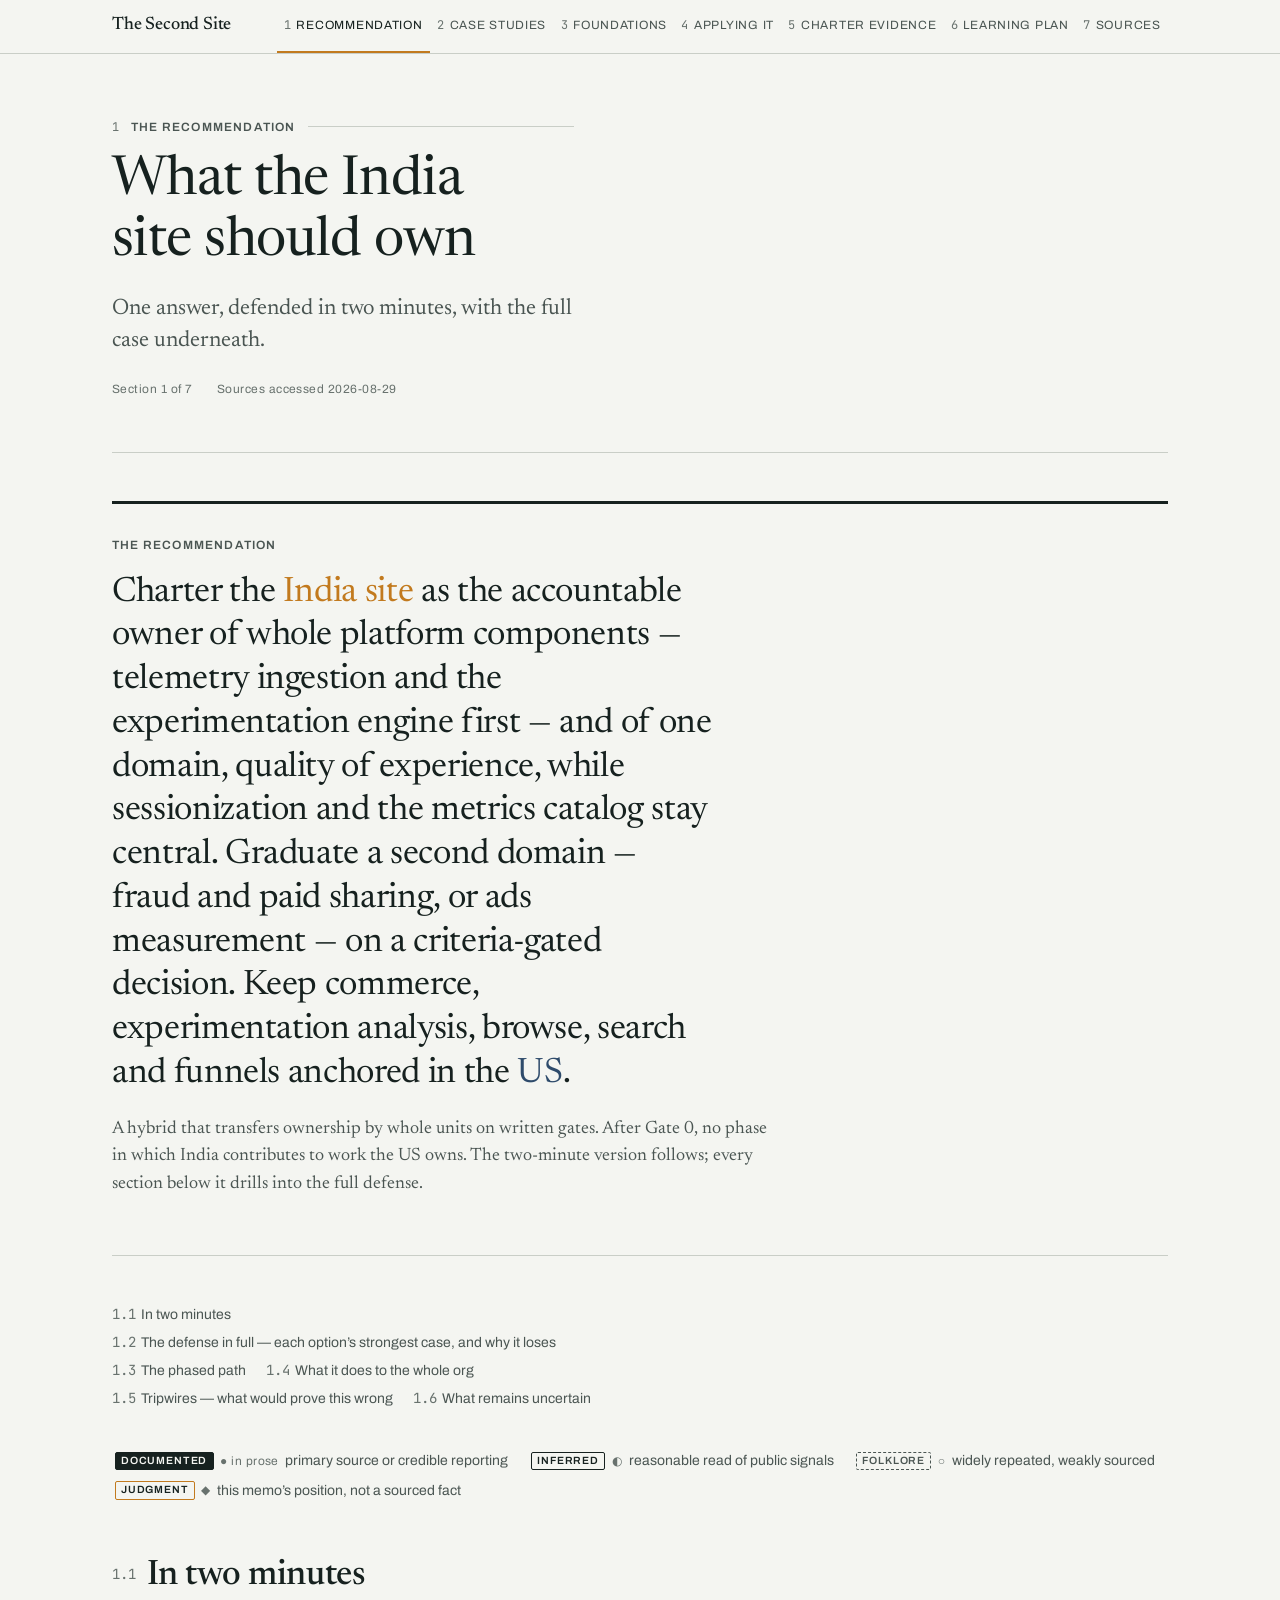
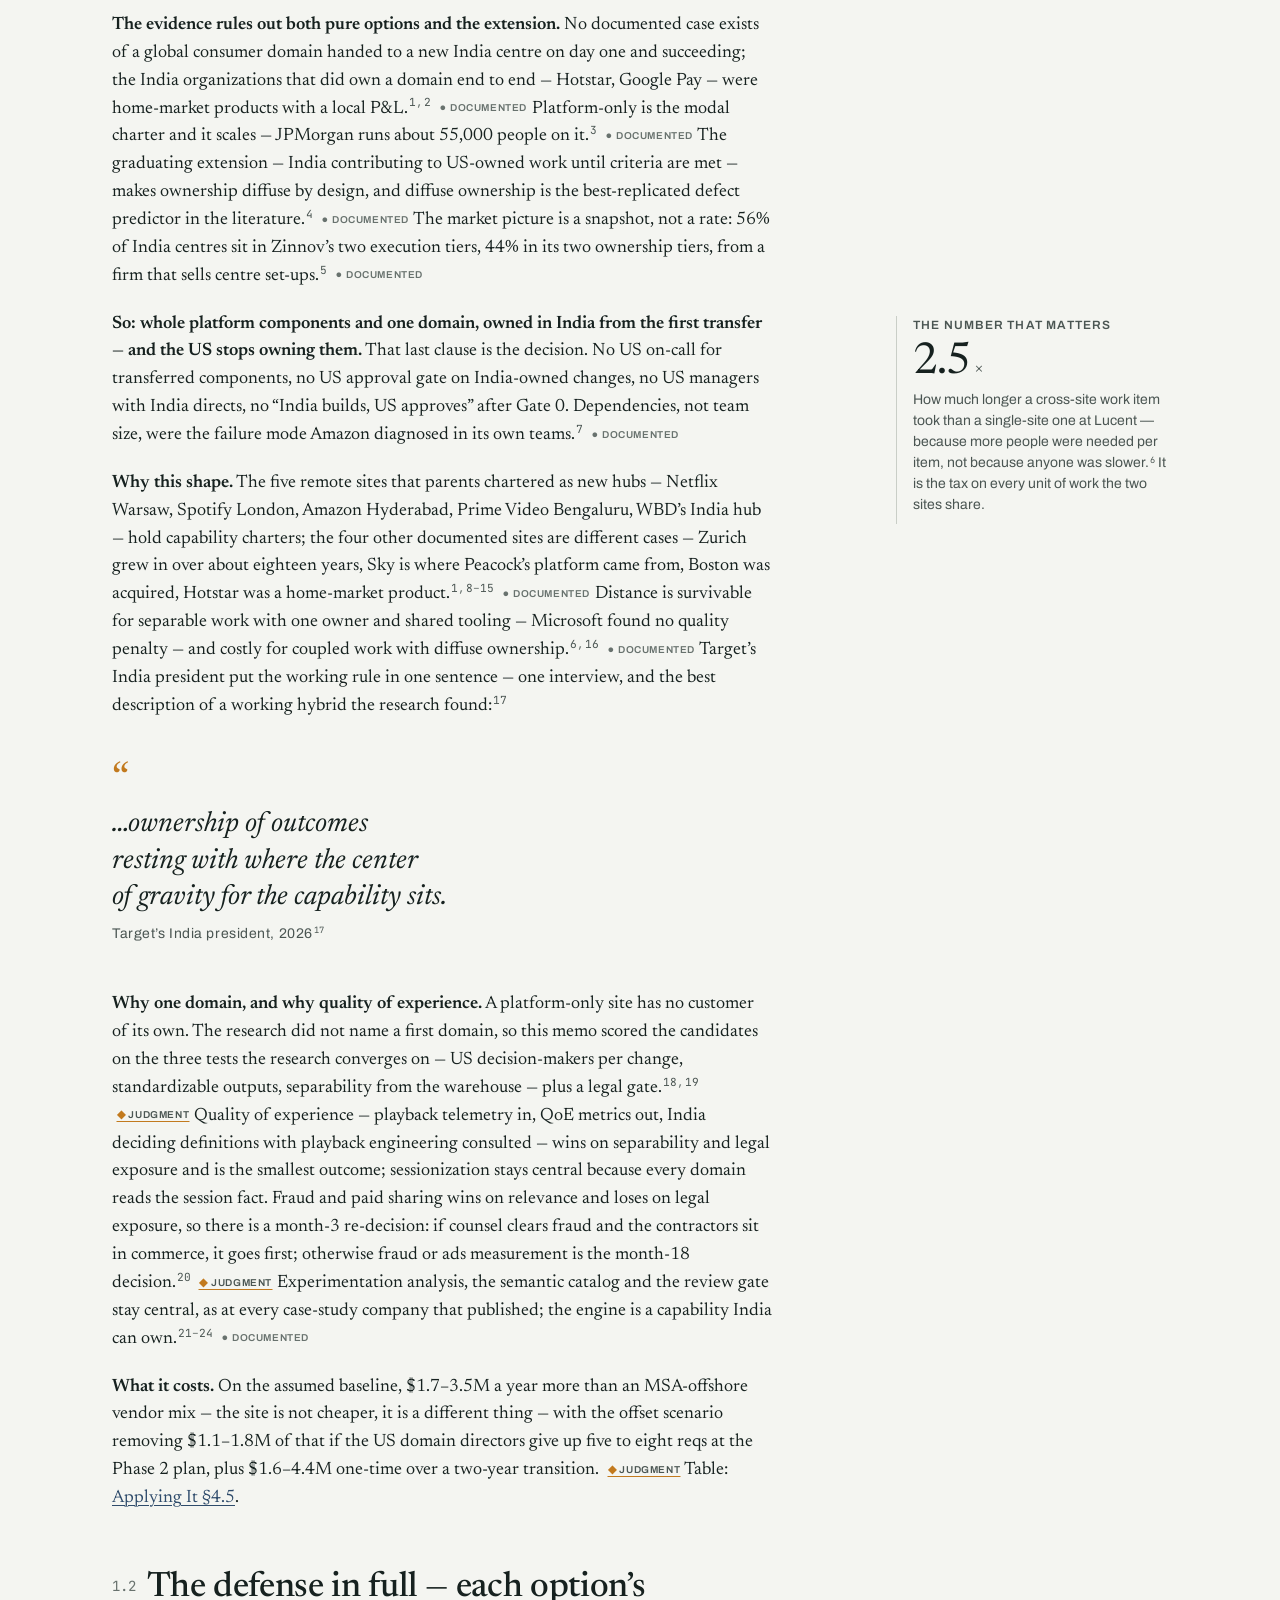
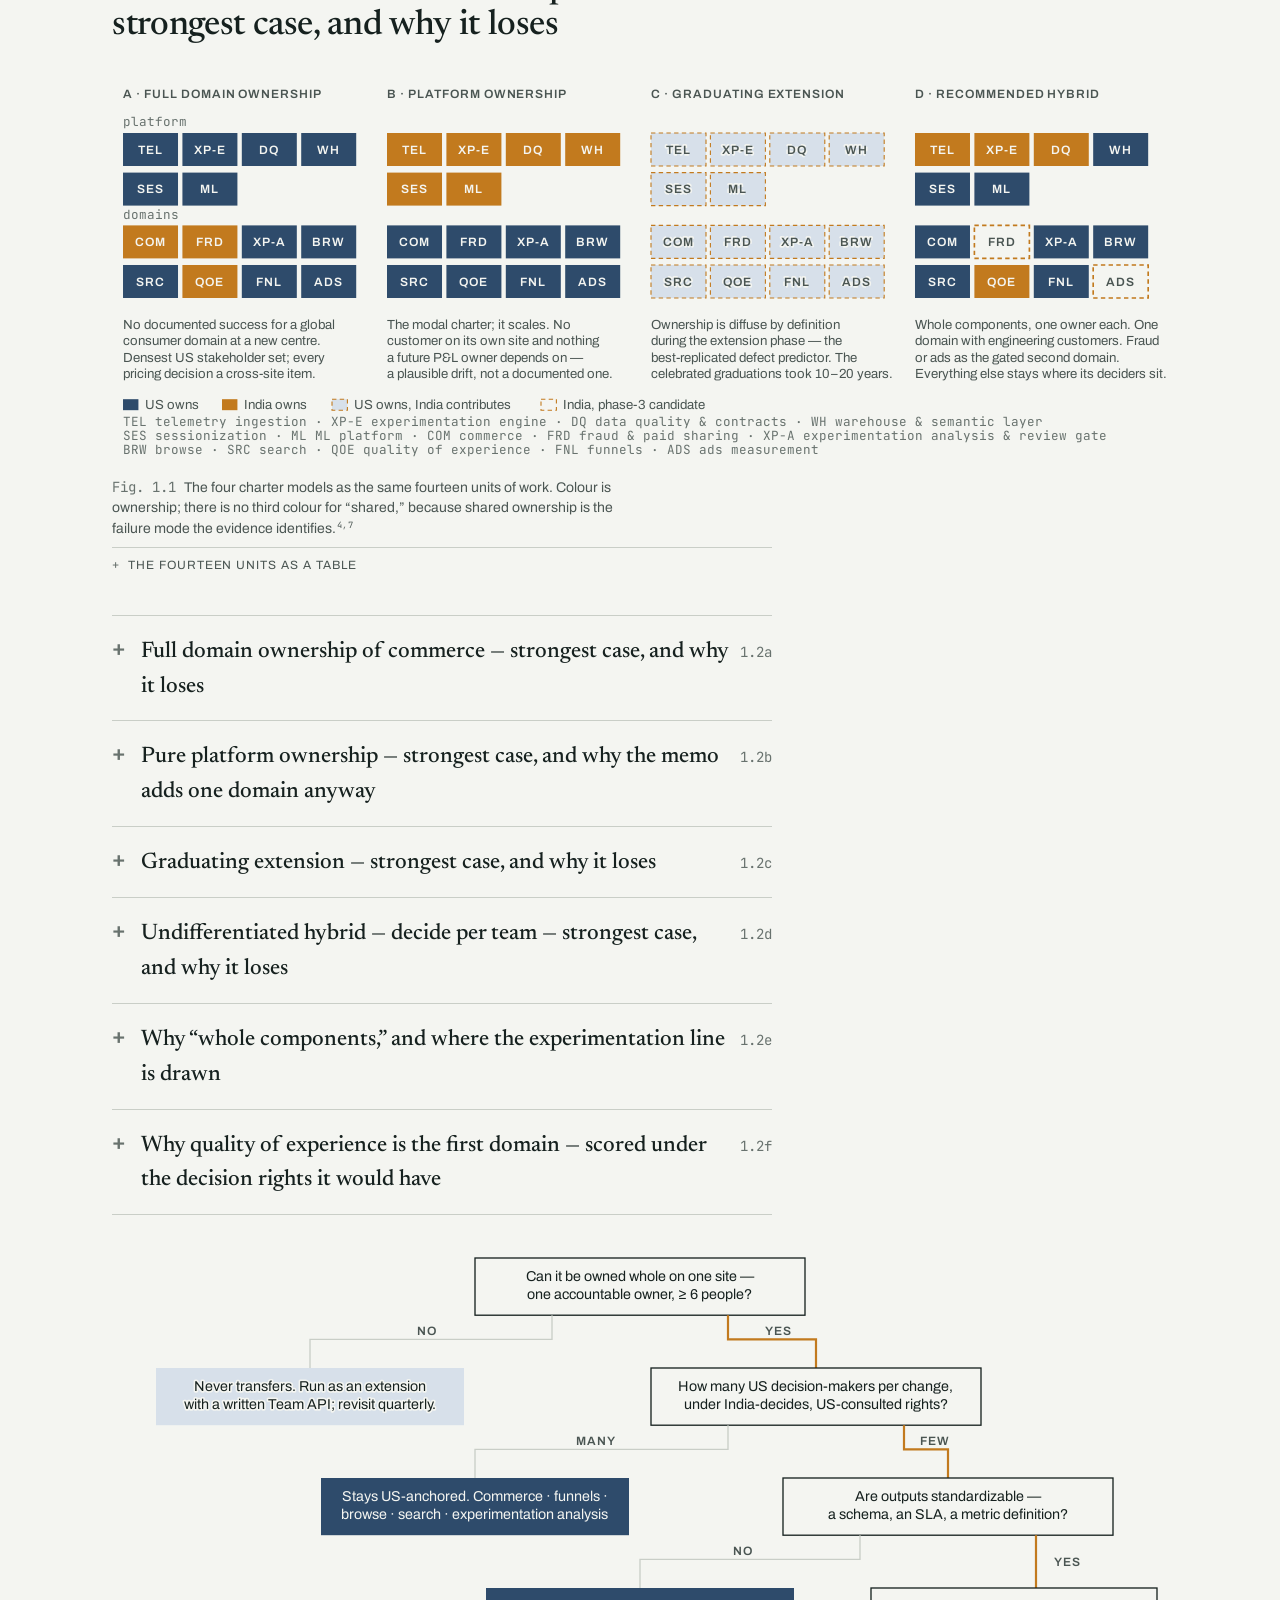
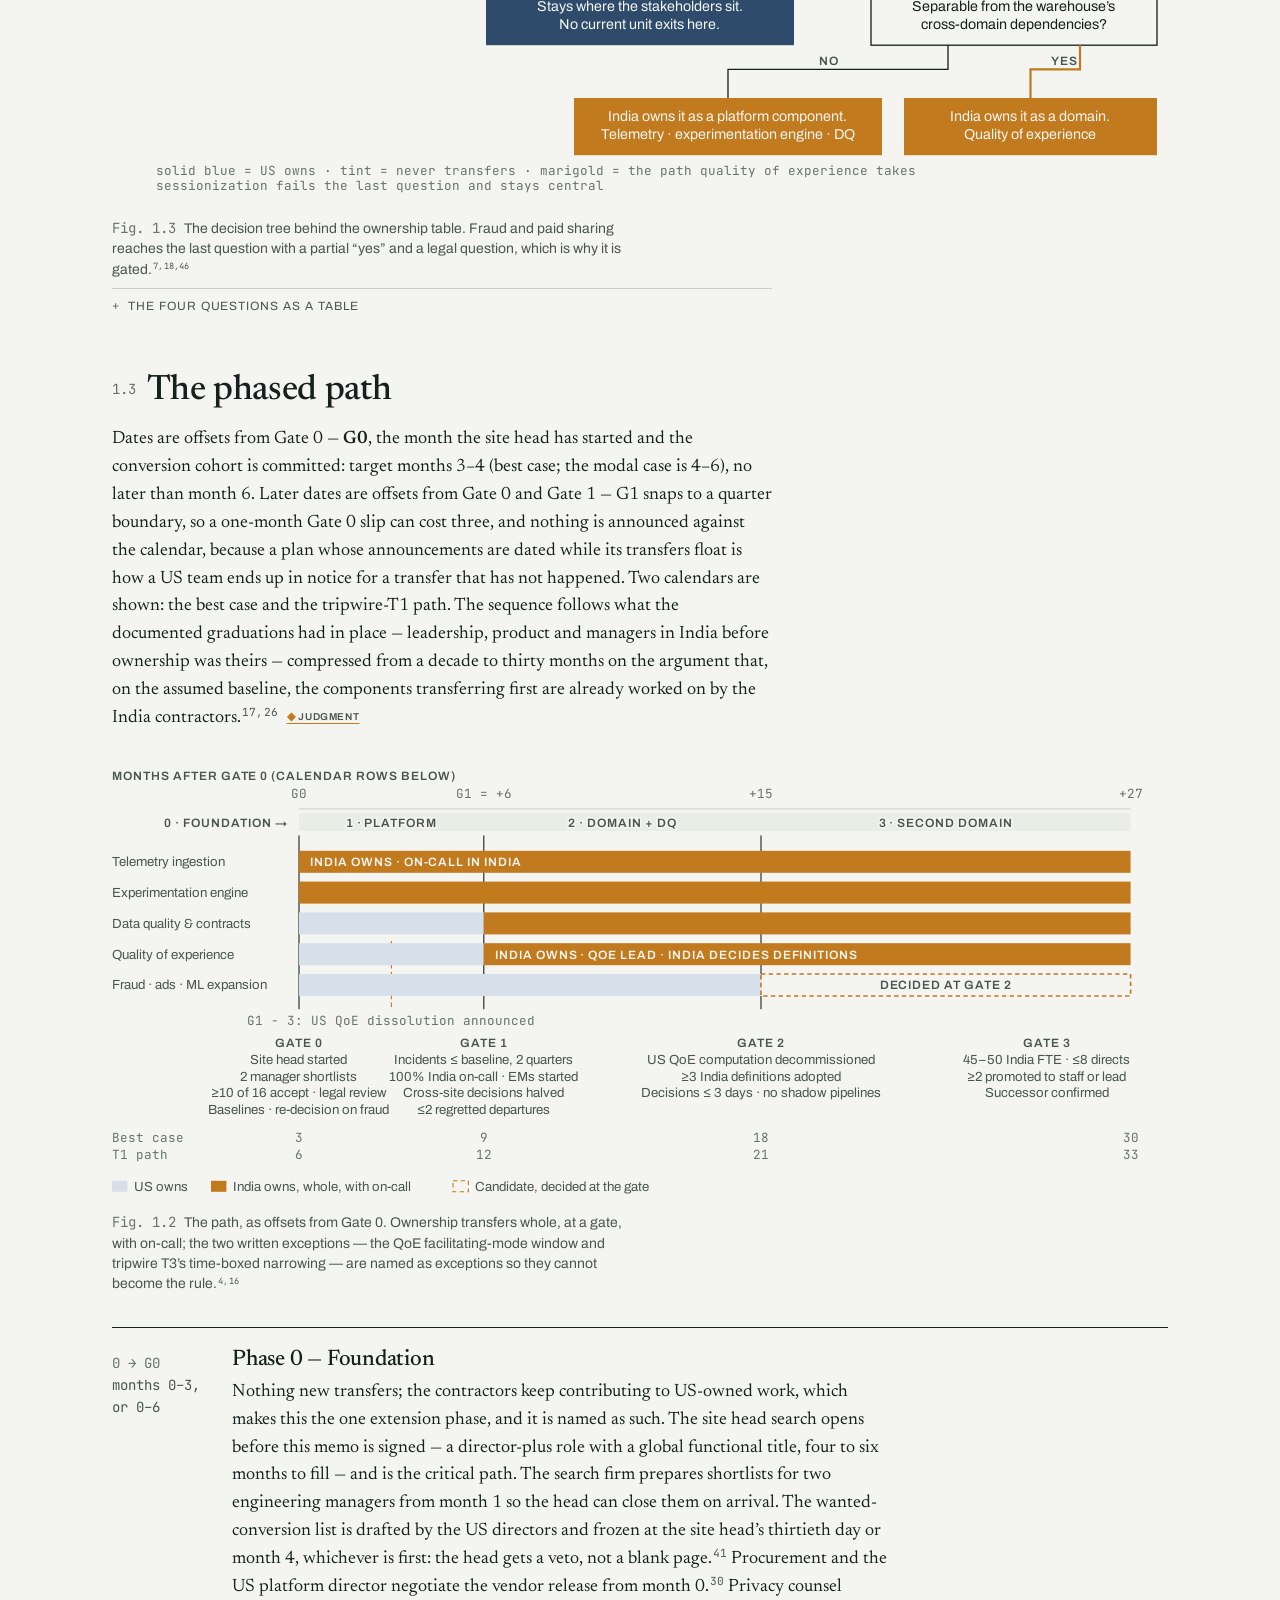
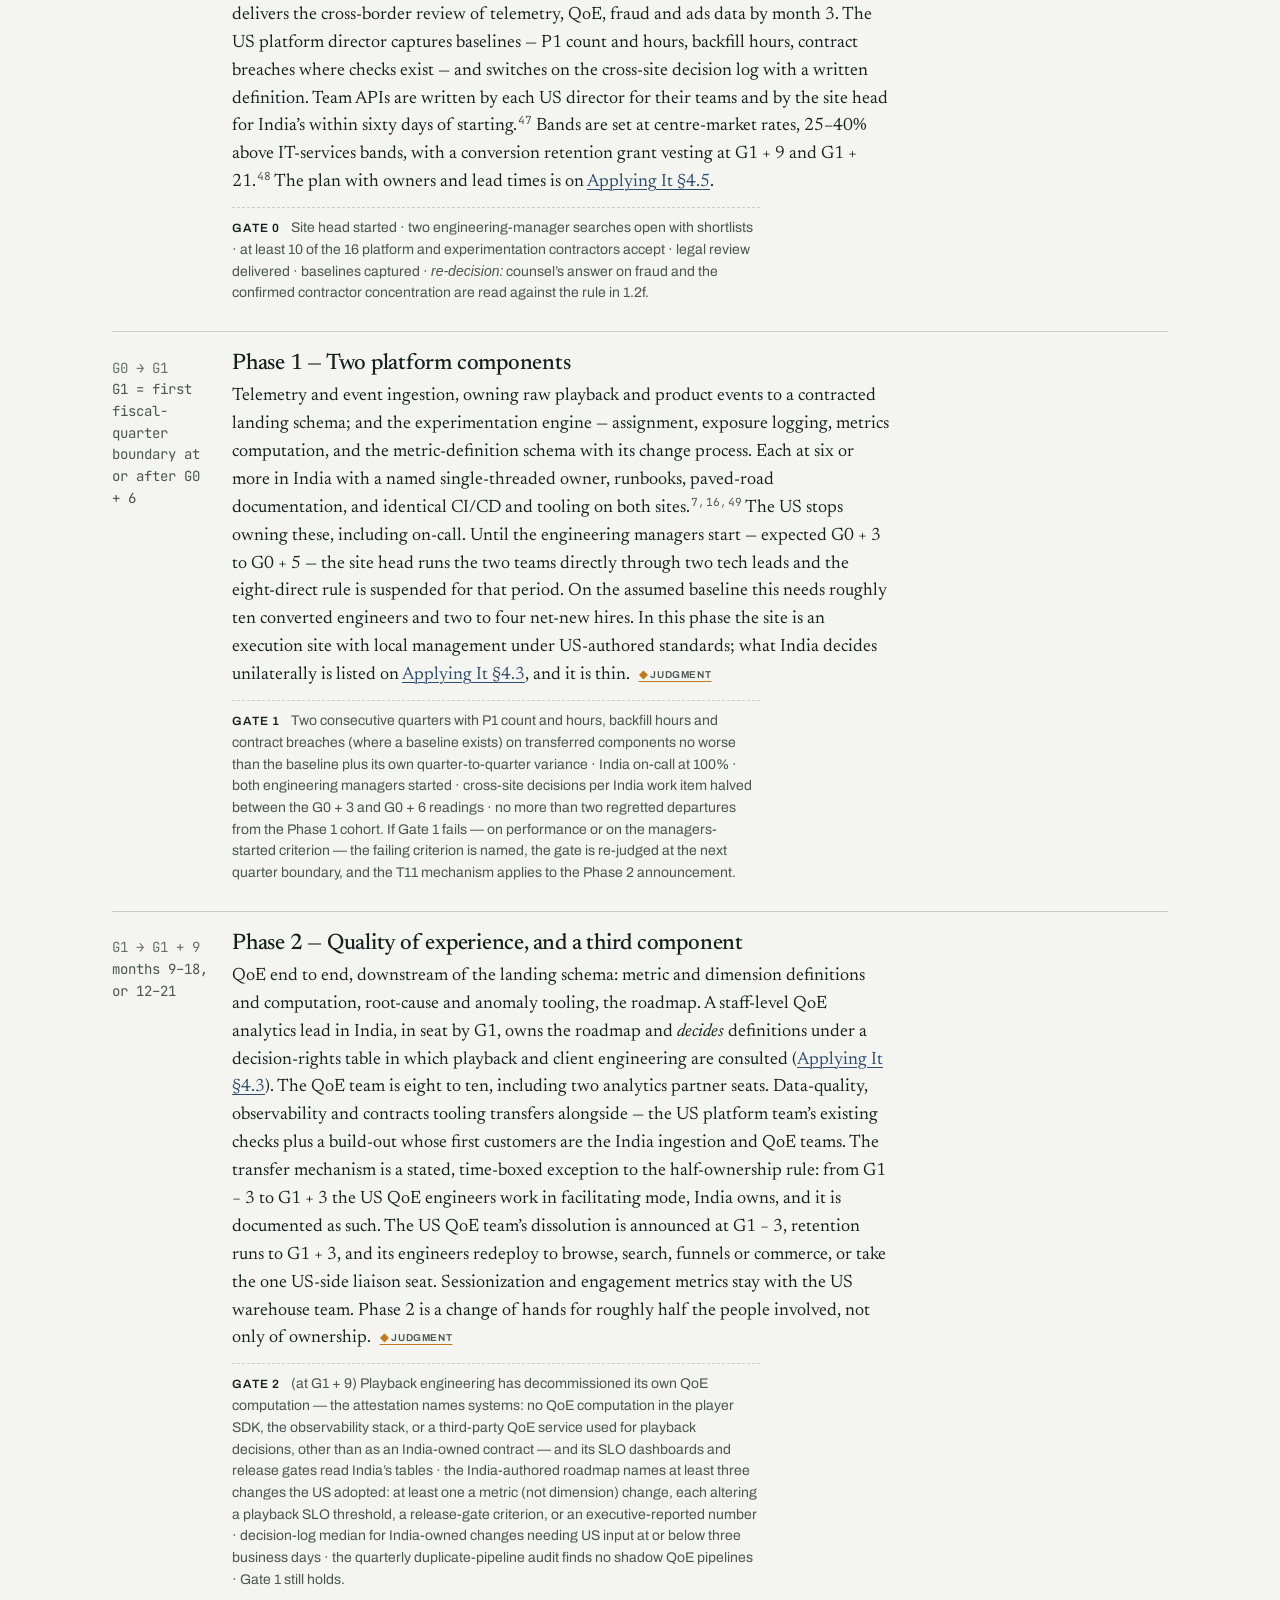
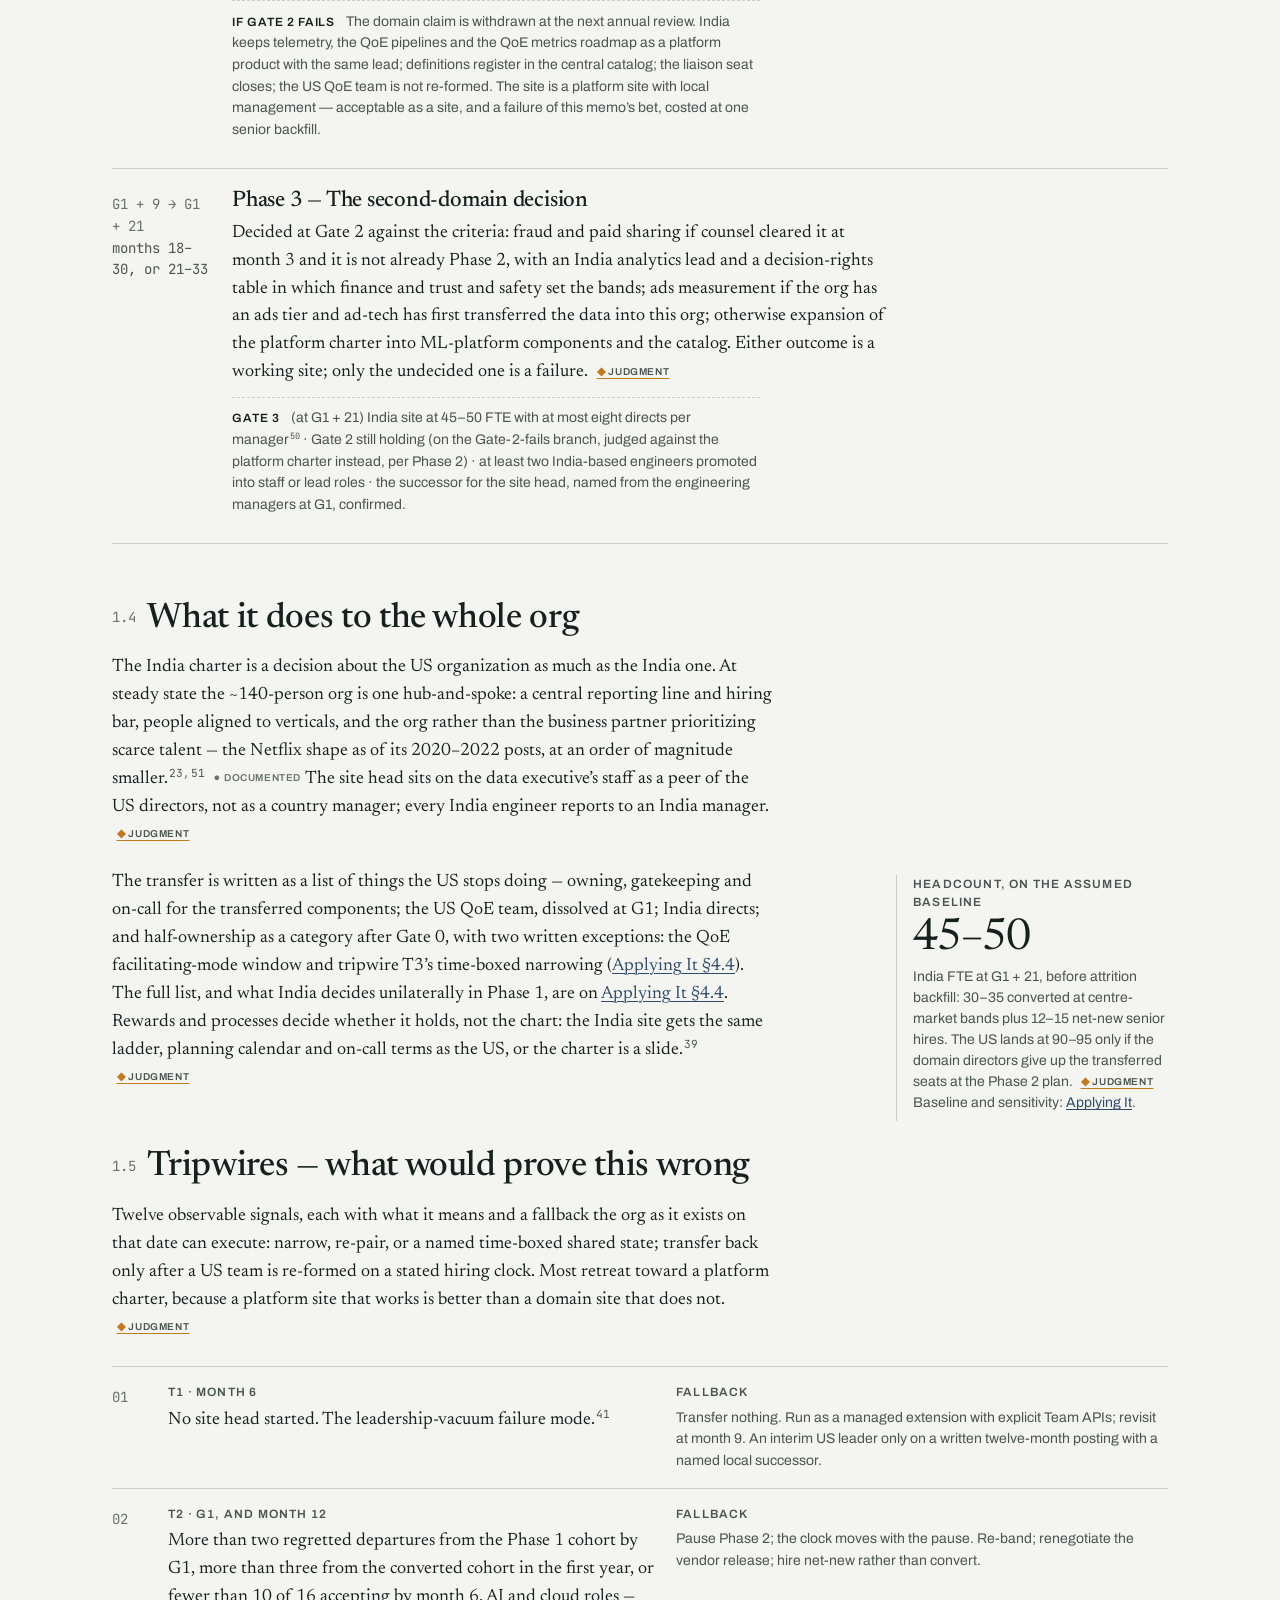
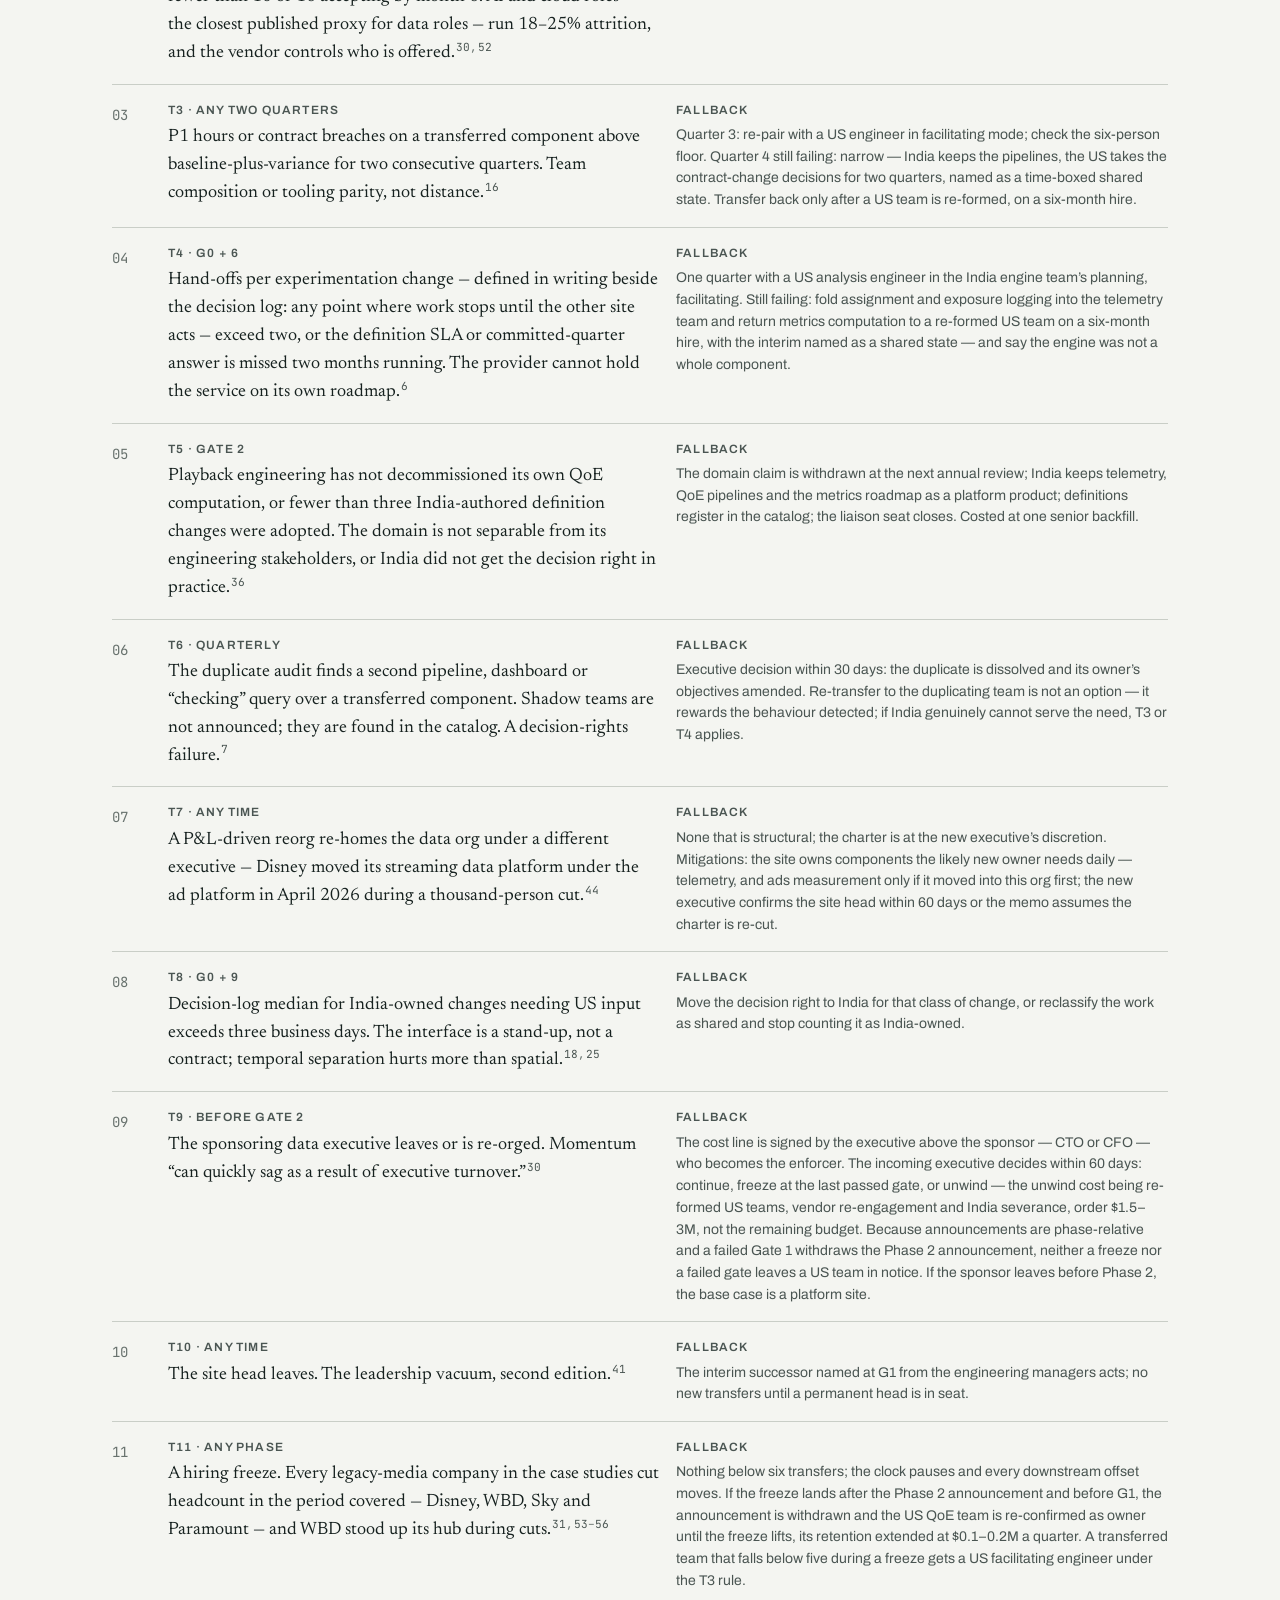
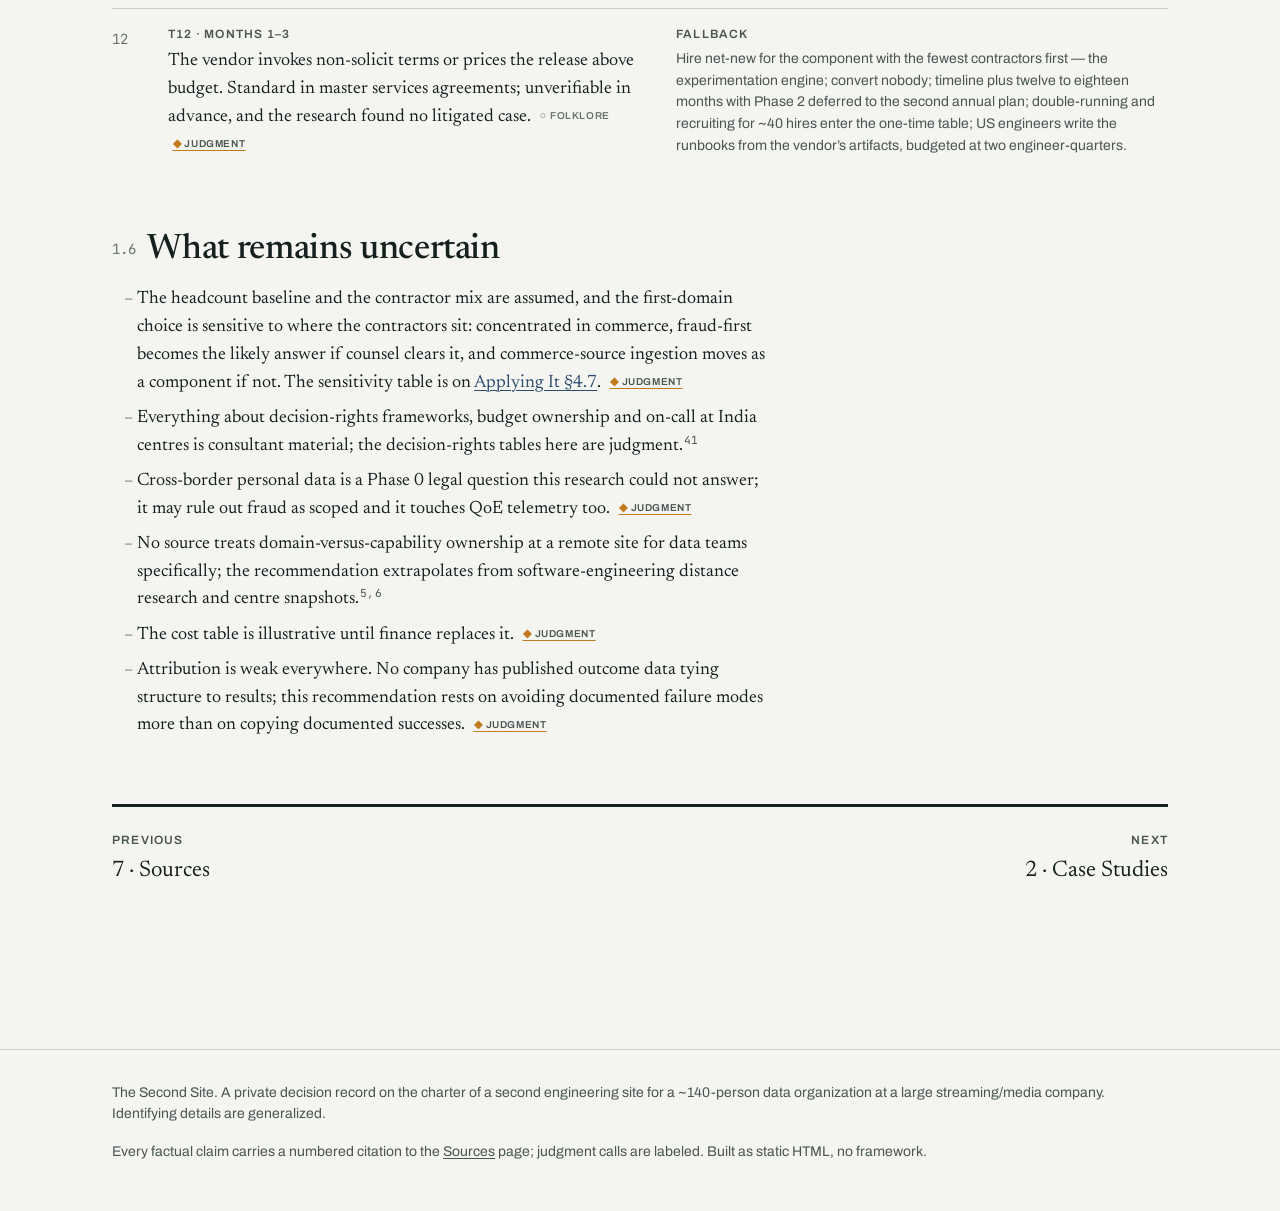
==== commit cda5dd78: "Phase 4, cycle 4: verification round found the Applying It propagation gap; fixed Three verifiers (r" ====
--- a/docs/index.html
+++ b/docs/index.html
@@ -308,7 +308,7 @@
 <figure class="wide scroll">
 <svg viewBox="0 0 960 396" role="img" aria-labelledby="f12t f12d">
 <title id="f12t">The phased charter path as offsets from Gate 0: what India owns, when, and the gate between phases</title>
-<desc id="f12d">A month axis from Gate 0 to Gate 0 plus 27, with two calendar rows underneath for the happy path and the T1 path. Five swimlanes turn marigold when India takes ownership; gate markers carry their criteria. The phases ledger below the figure is the text alternative.</desc>
+<desc id="f12d">A month axis from Gate 0 to Gate 0 plus 27, with two calendar rows underneath for the best case and the T1 path. Five swimlanes turn marigold when India takes ownership; gate markers carry their criteria. The phases ledger below the figure is the text alternative.</desc>
 <text x="0" y="14" class="fig-l">Months after Gate 0 (calendar rows below)</text>
 <line x1="170" y1="40" x2="926" y2="40" class="fig-rule"/>
 <g class="fig-m">
@@ -337,7 +337,7 @@
 <rect x="338" y="134" width="588" height="20" class="fig-in"/>
 <rect x="338" y="162" width="588" height="20" class="fig-in"/>
 <rect x="590" y="190" width="336" height="20" class="fig-paper fig-stroke-in fig-dash" stroke-width="1.5"/>
-<text x="758" y="204" text-anchor="middle" class="fig-l fig-in">decided at gate 2</text>
+<text x="758" y="204" text-anchor="middle" class="fig-l fig-in">decided at Gate 2</text>
 <text x="180" y="92" class="fig-l fig-on">India owns · on-call in India</text>
 <text x="348" y="176" class="fig-l fig-on">India owns · QoE lead · India decides definitions</text>
 <text x="254" y="236" text-anchor="middle" class="fig-m">G1 − 3: US QoE dissolution announced</text>
@@ -362,7 +362,7 @@
 <text x="850" y="302" text-anchor="middle">Successor confirmed</text>
 </g>
 <g class="fig-m">
-<text x="0" y="343">Happy path</text><text x="170" y="343" text-anchor="middle">3</text><text x="338" y="343" text-anchor="middle">9</text><text x="590" y="343" text-anchor="middle">18</text><text x="926" y="343" text-anchor="middle">30</text>
+<text x="0" y="343">Best case</text><text x="170" y="343" text-anchor="middle">3</text><text x="338" y="343" text-anchor="middle">9</text><text x="590" y="343" text-anchor="middle">18</text><text x="926" y="343" text-anchor="middle">30</text>
 <text x="0" y="358">T1 path</text><text x="170" y="358" text-anchor="middle">6</text><text x="338" y="358" text-anchor="middle">12</text><text x="590" y="358" text-anchor="middle">21</text><text x="926" y="358" text-anchor="middle">33</text>
 </g>
 <rect x="0" y="378" width="14" height="10" class="fig-us-soft"/><text x="20" y="387" class="fig-t2">US owns</text>
@@ -393,7 +393,7 @@
 <li><div class="ph">G1 + 9 → G1 + 21<br><span class="muted">months 18–30, or 21–33</span></div><div>
 <h3>Phase 3 — The second-domain decision</h3>
 <p>Decided at Gate 2 against the criteria: fraud and paid sharing if counsel cleared it at month 3 and it is not already Phase 2, with an India analytics lead and a decision-rights table in which finance and trust and safety set the bands; ads measurement if the org has an ads tier and ad-tech has first transferred the data into this org; otherwise expansion of the platform charter into ML-platform components and the catalog. Either outcome is a working site; only the undecided one is a failure. <span class="tag tag-judg">judgment</span></p>
-<p class="gate"><strong>Gate 3</strong> (at G1 + 21) India site at 45–50 FTE with at most eight directs per manager<sup class="c"><a href="sources.html#s-50">50</a></sup> · Gate 2 still holding · at least two India-based engineers promoted into staff or lead roles · the successor for the site head, named from the engineering managers at G1, confirmed.</p>
+<p class="gate"><strong>Gate 3</strong> (at G1 + 21) India site at 45–50 FTE with at most eight directs per manager<sup class="c"><a href="sources.html#s-50">50</a></sup> · Gate 2 still holding (on the Gate-2-fails branch, judged against the platform charter instead, per Phase 2) · at least two India-based engineers promoted into staff or lead roles · the successor for the site head, named from the engineering managers at G1, confirmed.</p>
 </div></li>
 </ol>
 
